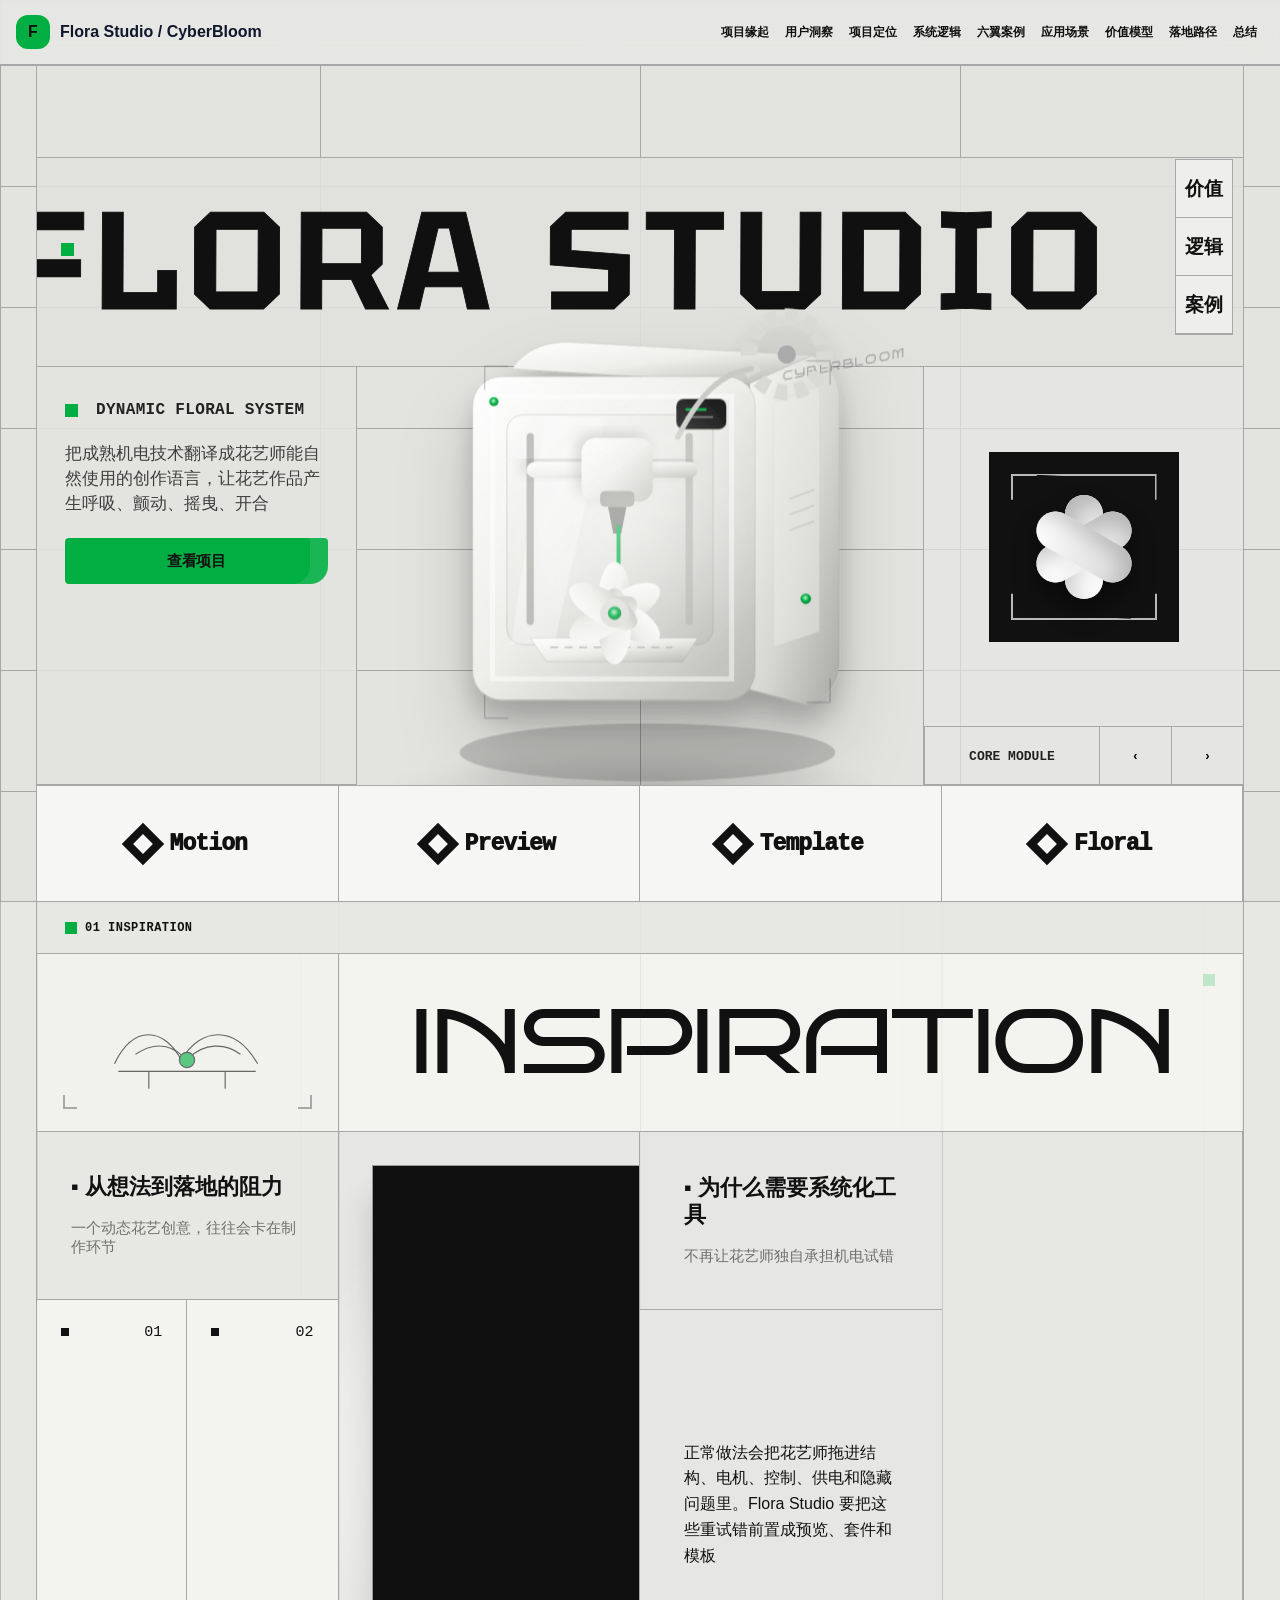
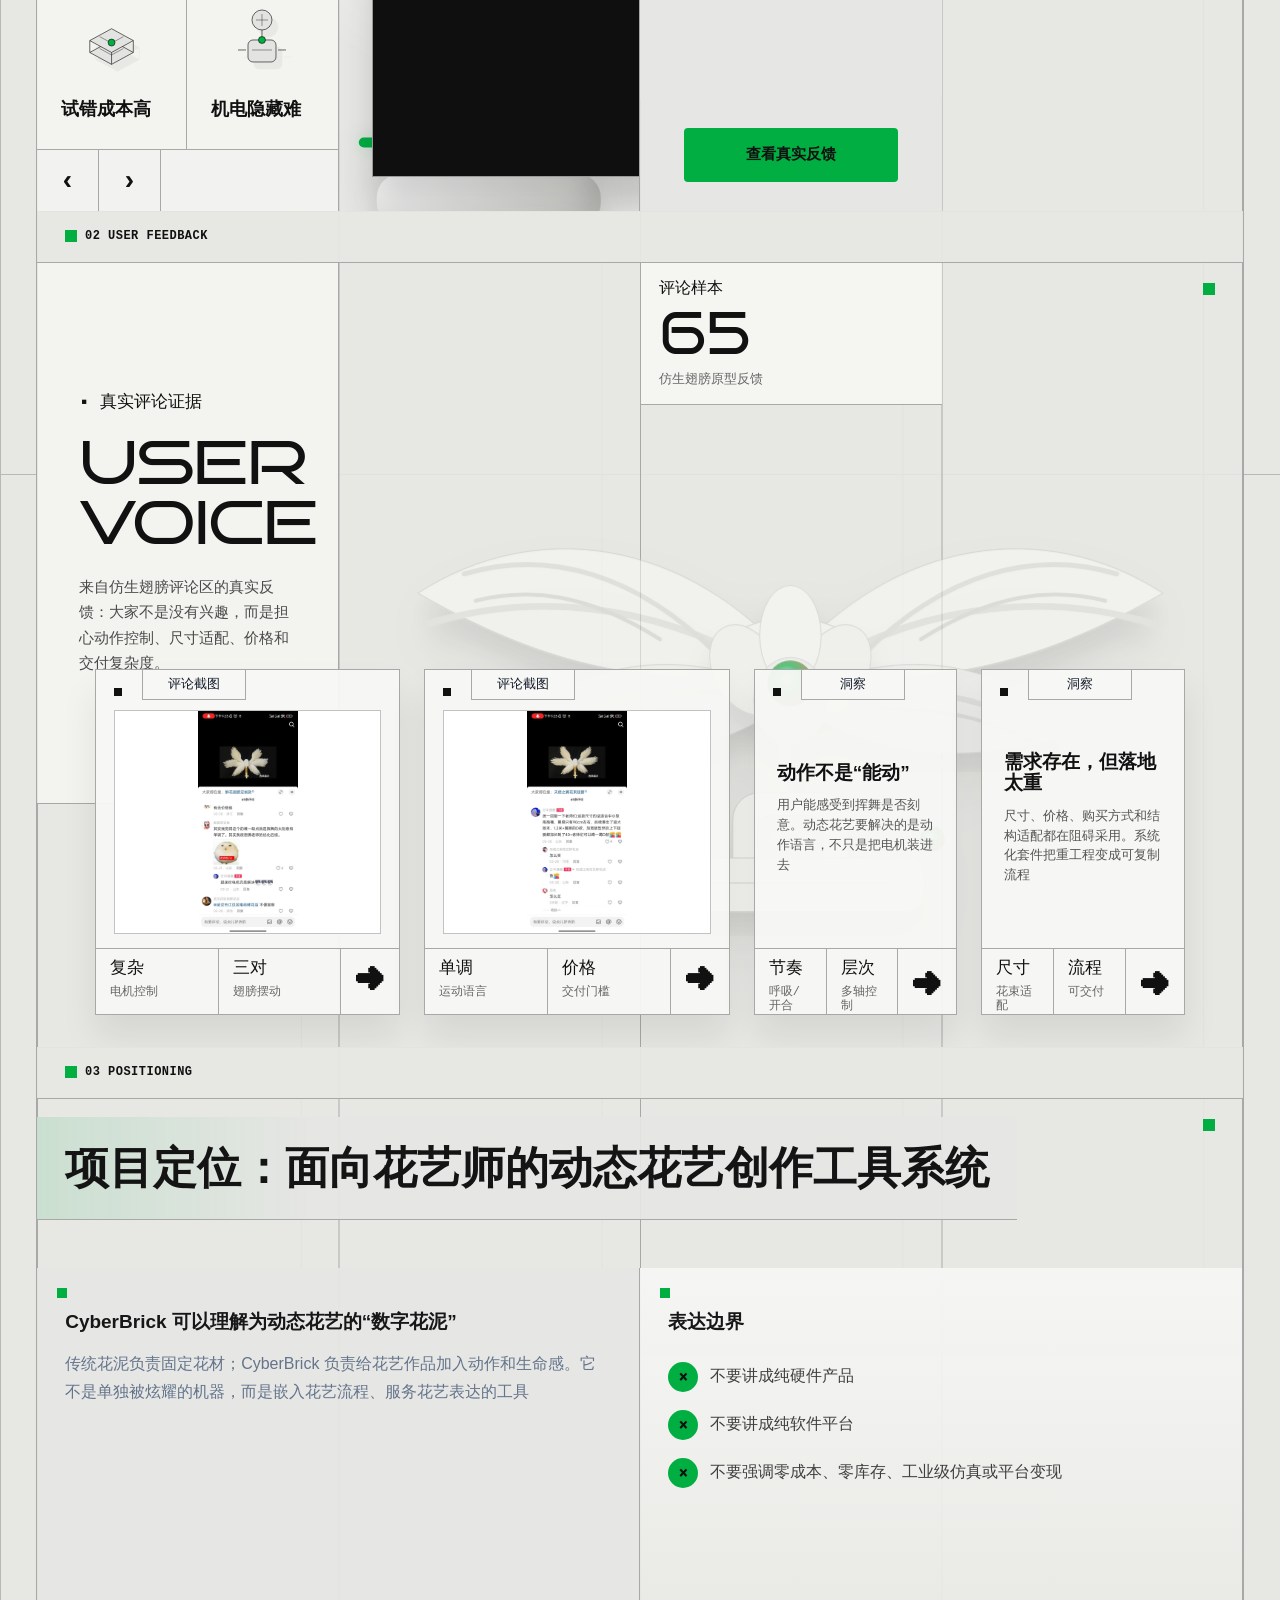
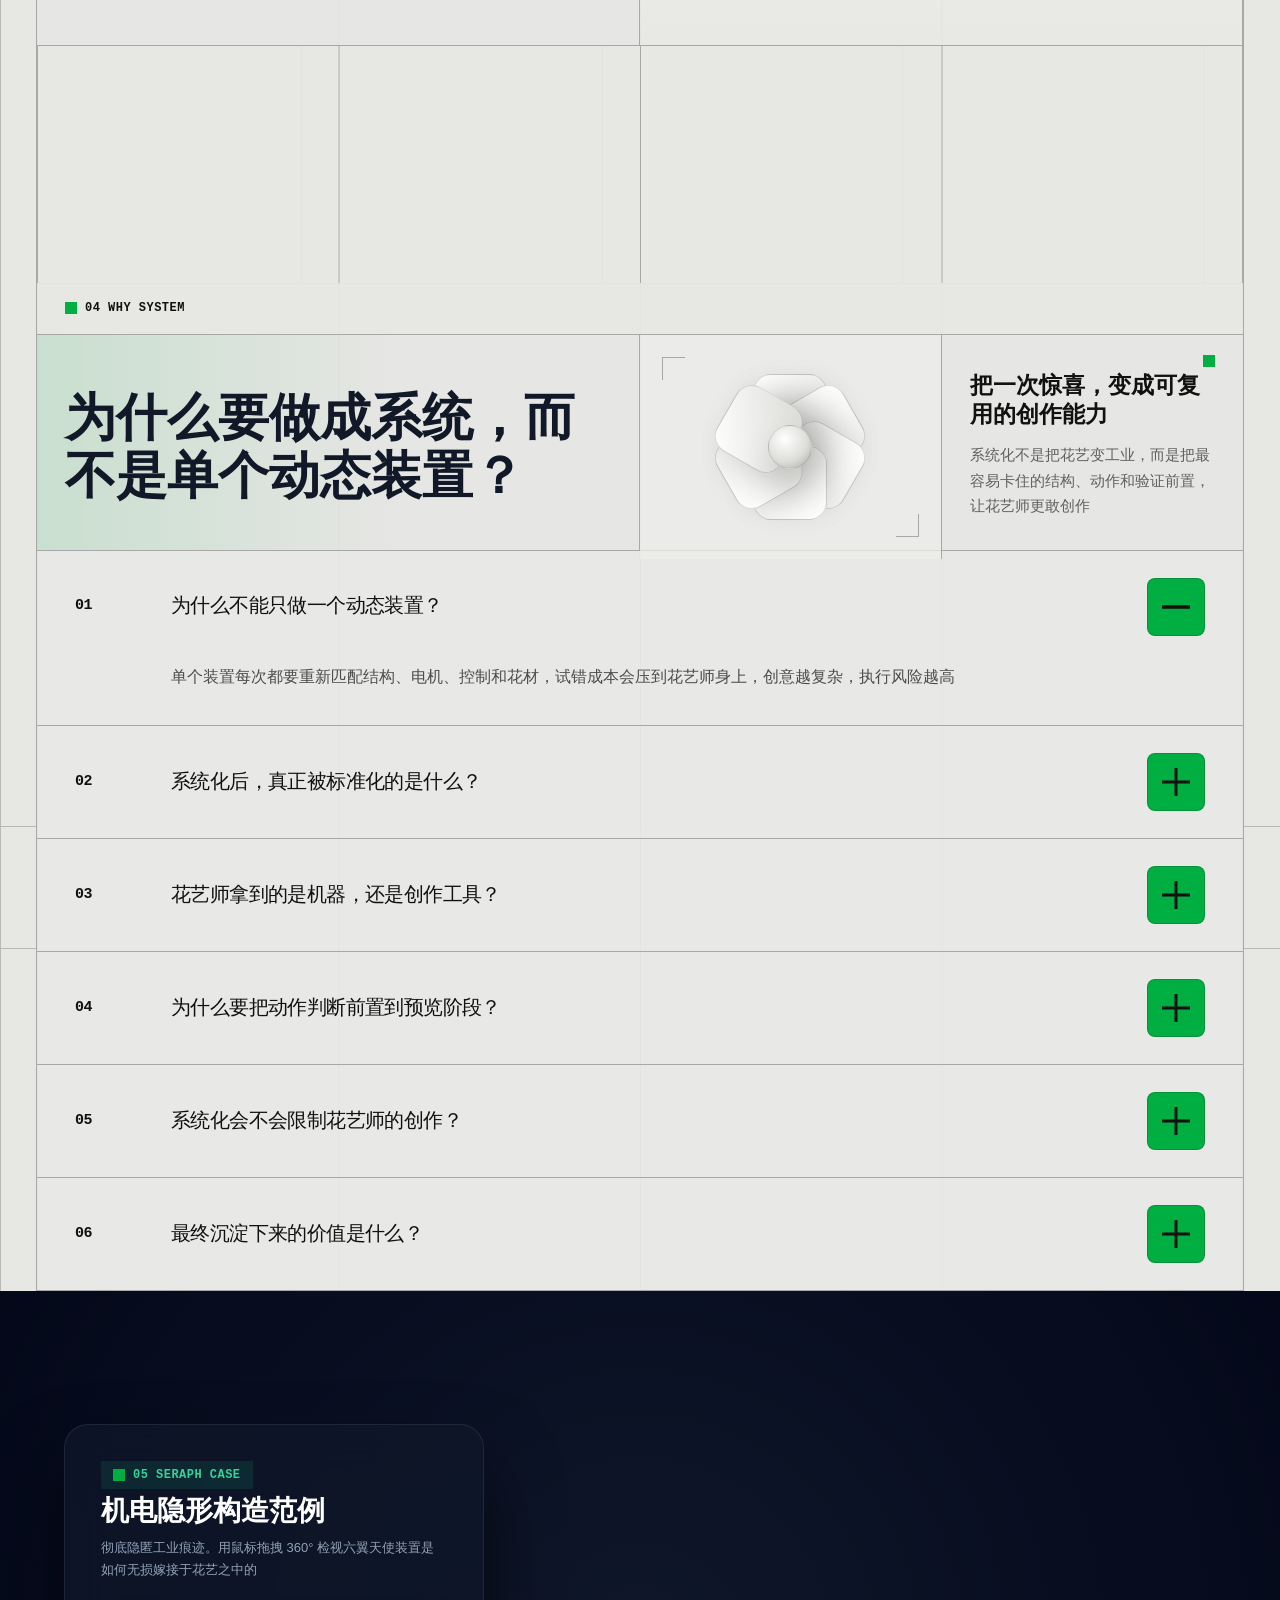
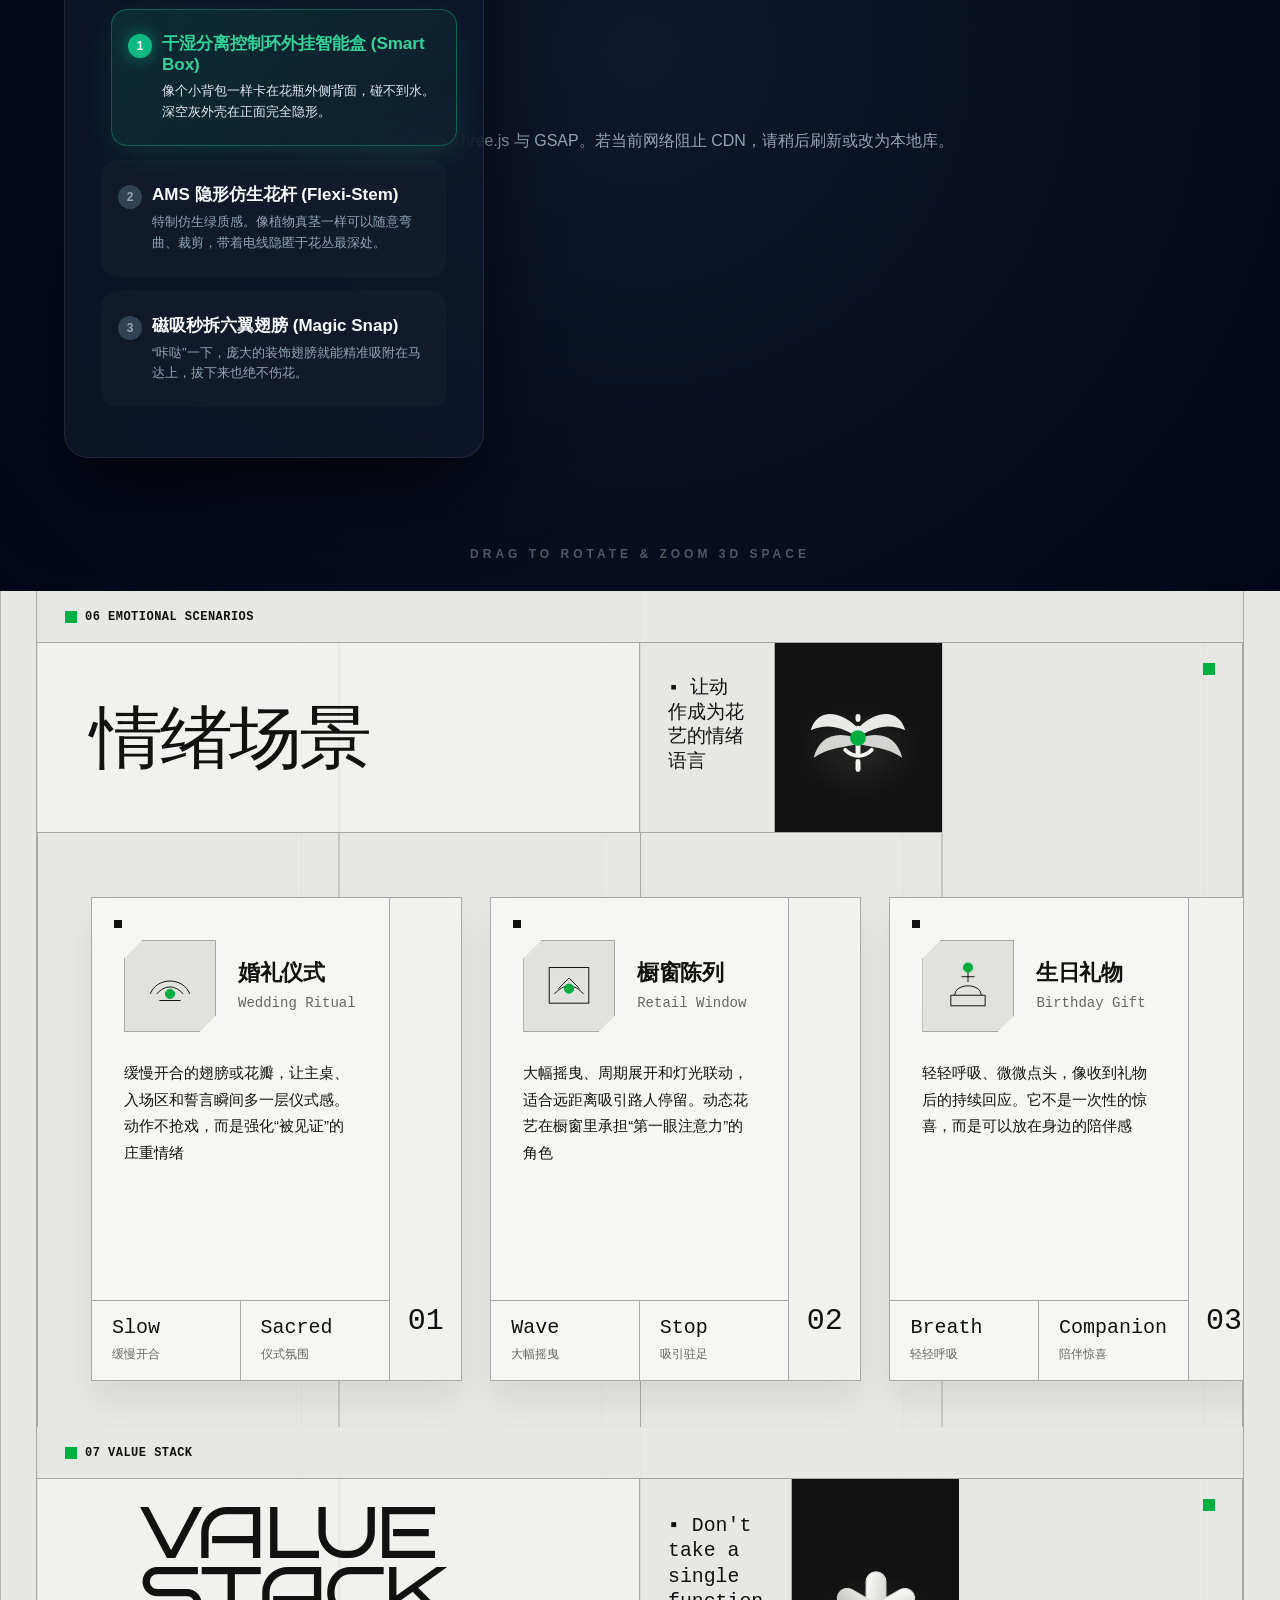
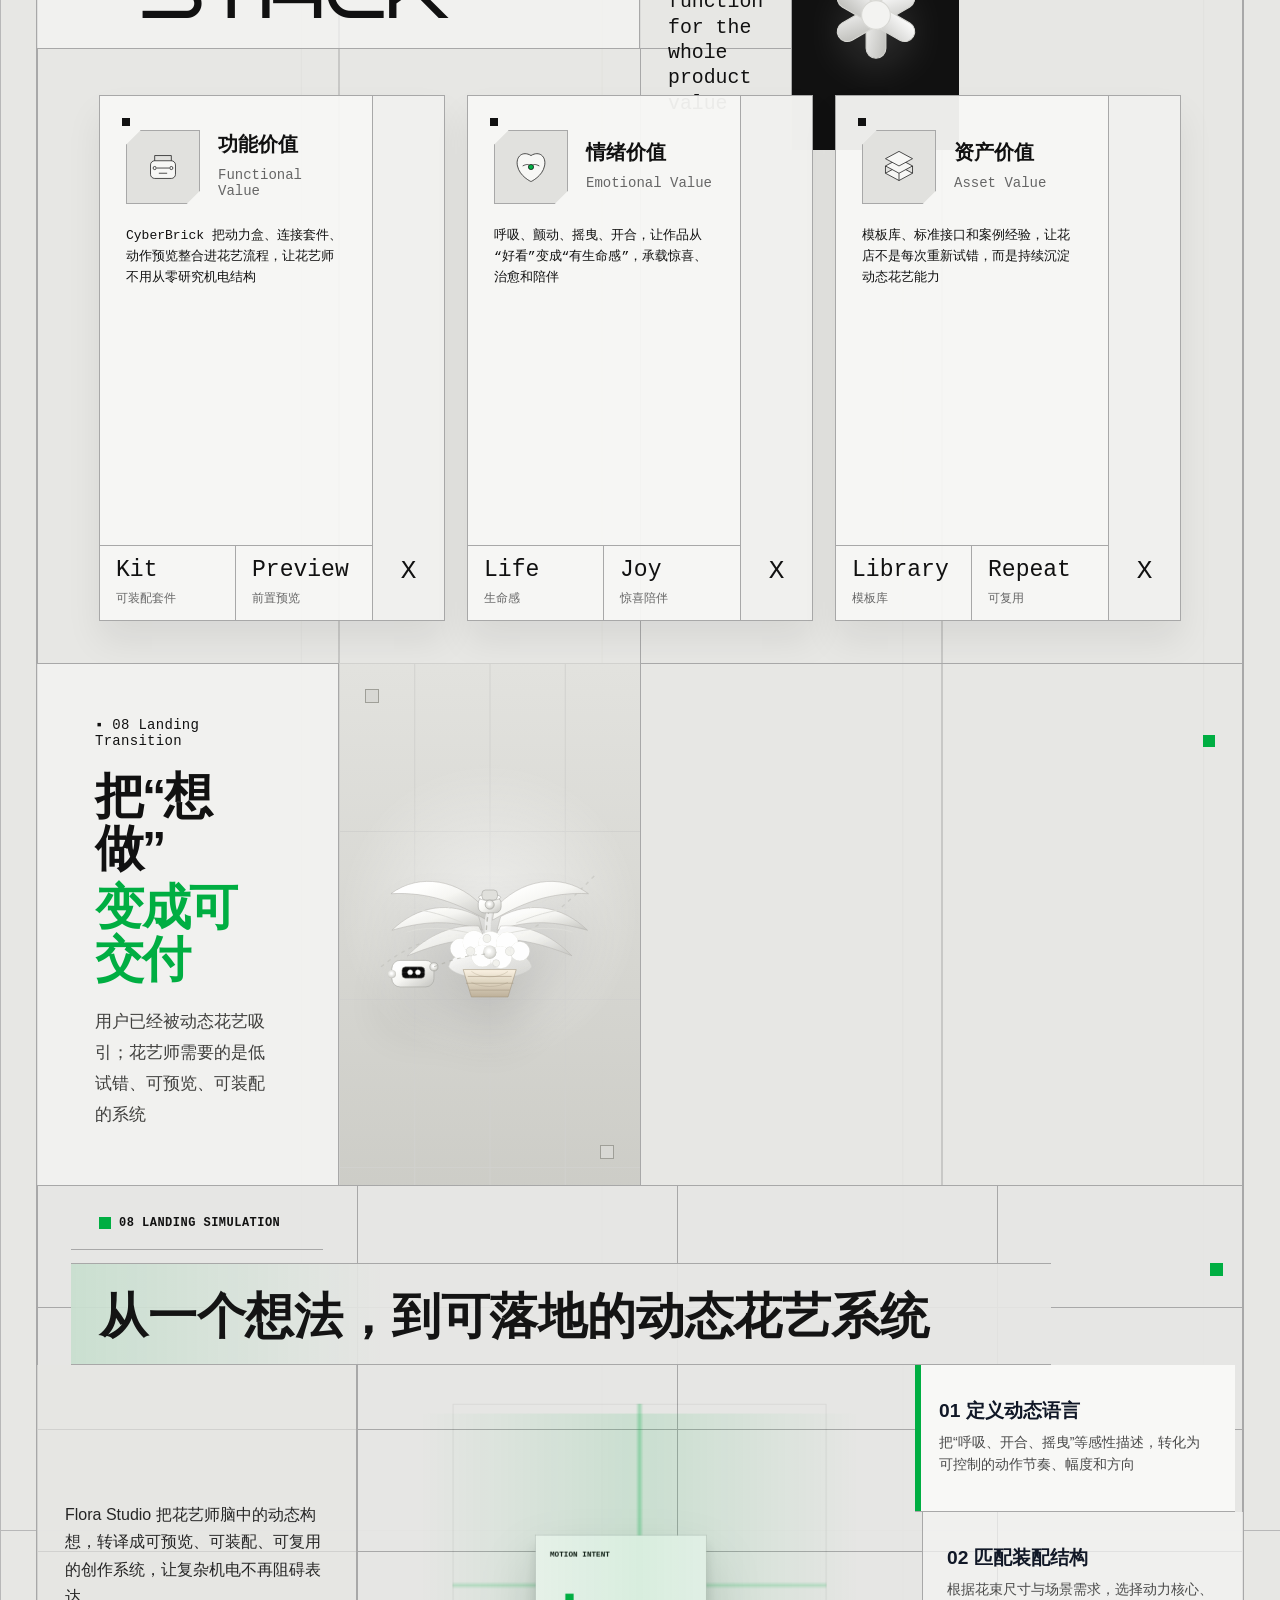
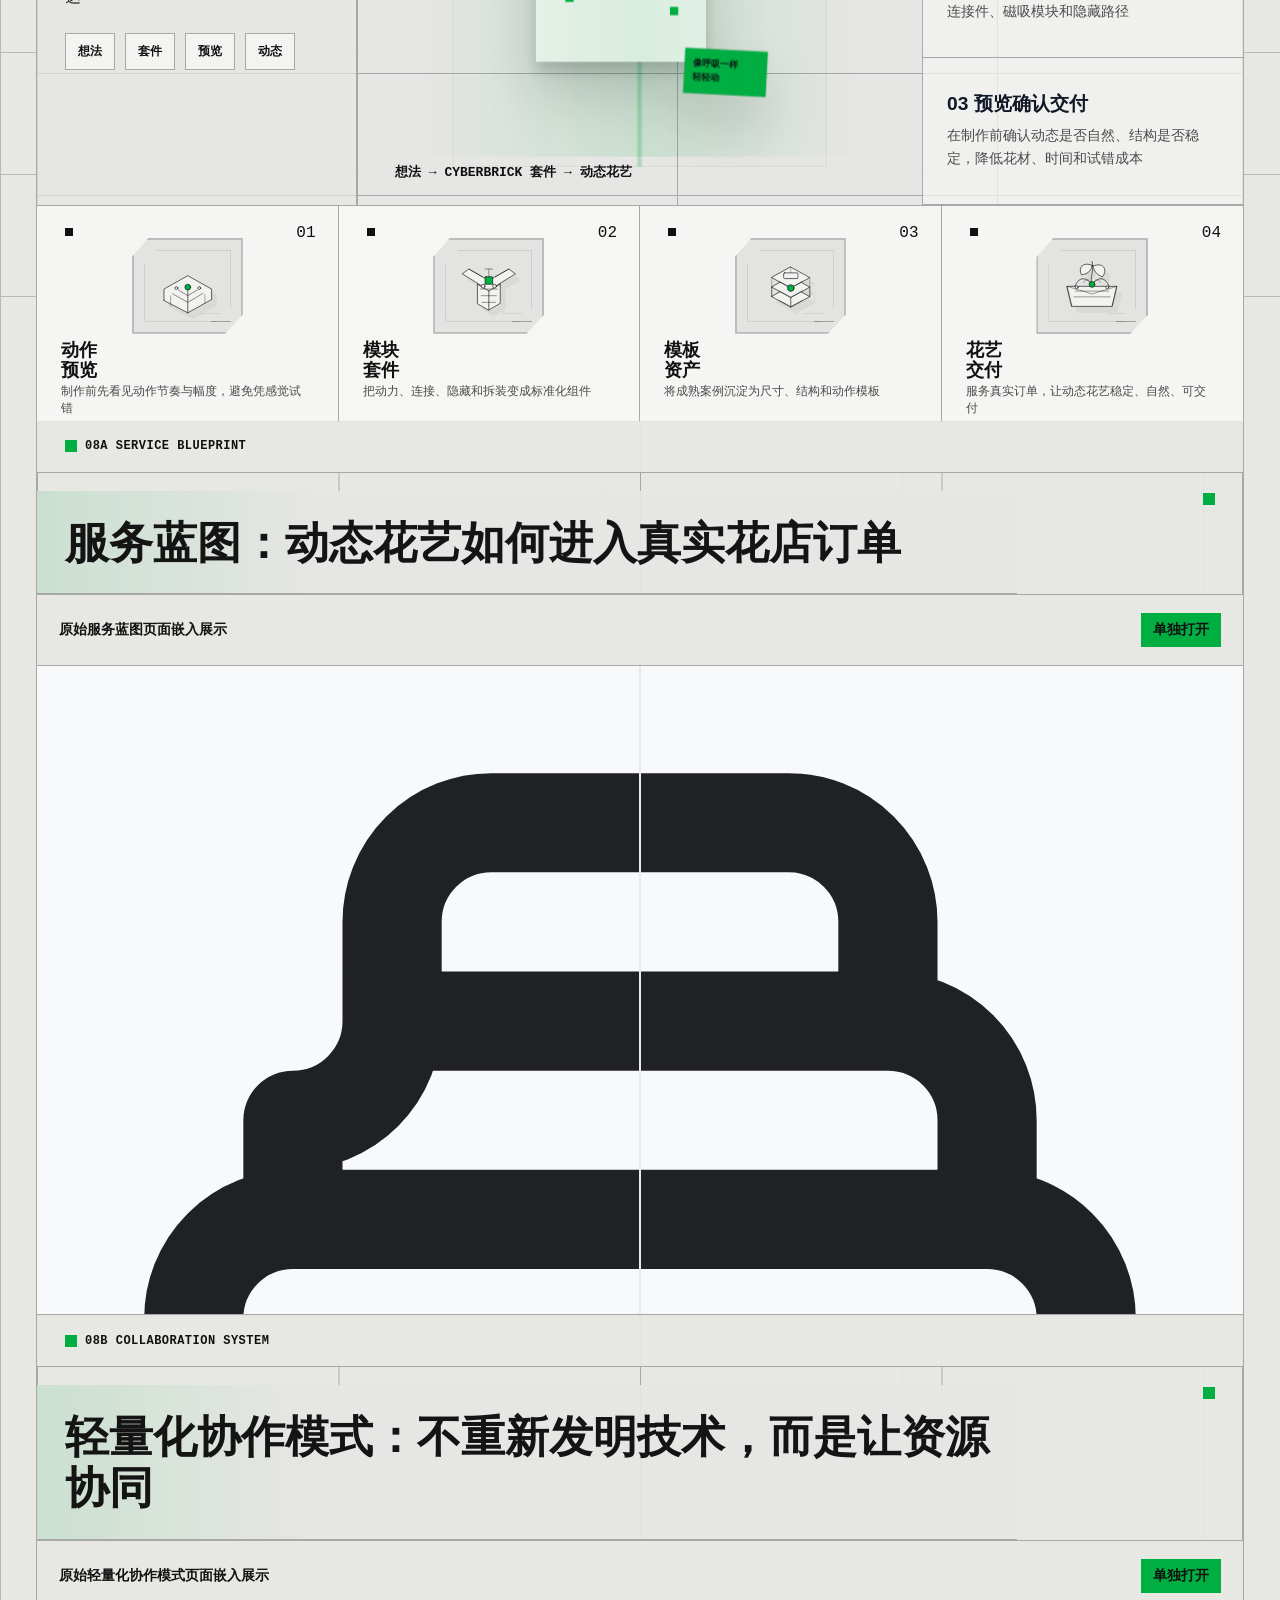
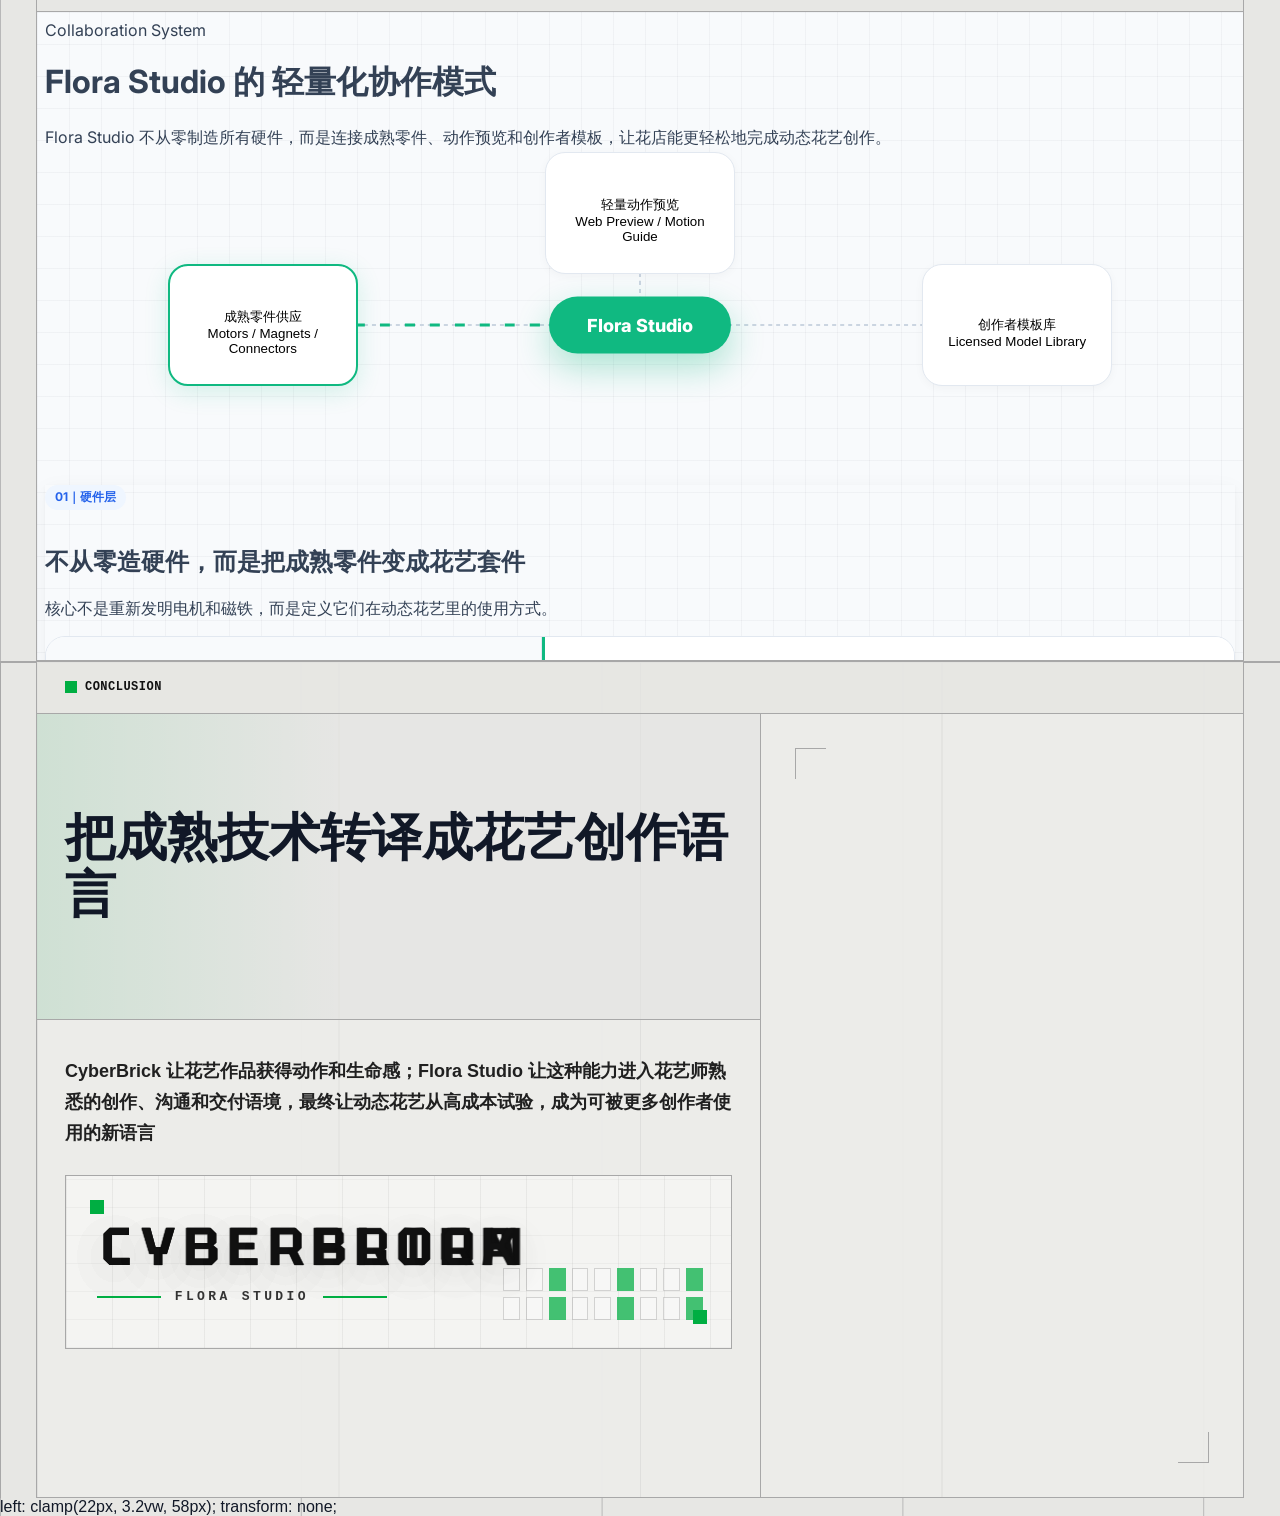
==== index.html @ 4dff8901 "Refine hero naming and navigation" ====
﻿<!DOCTYPE html>
<html lang="zh-CN">
<head>
  <meta charset="UTF-8" />
  <meta name="viewport" content="width=device-width, initial-scale=1.0" />
  <title>Flora Studio / CyberBloom 长文展示</title>
  <script src="https://cdnjs.cloudflare.com/ajax/libs/three.js/r128/three.min.js"></script>
  <script src="https://cdn.jsdelivr.net/npm/three@0.128.0/examples/js/controls/OrbitControls.js"></script>
  <script src="https://cdnjs.cloudflare.com/ajax/libs/gsap/3.12.2/gsap.min.js"></script>
  <style>
    @import url('https://fonts.googleapis.com/css2?family=Bruno+Ace+SC&family=Michroma&family=Tektur:wght@500;600;700&display=swap');

    :root {
      --bg: #f8fafc;
      --paper: #ffffff;
      --ink: #111827;
      --muted: #64748b;
      --line: #e2e8f0;
      --green: #10b981;
      --green-dark: #047857;
      --green-soft: #d1fae5;
      --blue: #2563eb;
      --violet: #7c3aed;
      --rose: #f43f5e;
      --amber: #f59e0b;
      --shadow: 0 24px 70px rgba(15, 23, 42, 0.12);
      --font-sans: "HarmonyOS Sans SC", "MiSans", "Alibaba PuHuiTi", "PingFang SC", "Hiragino Sans GB", "Microsoft YaHei", "Noto Sans CJK SC", sans-serif;
      --font-display: "Source Han Sans SC", "Noto Sans CJK SC", "HarmonyOS Sans SC", "MiSans", "PingFang SC", "Microsoft YaHei", sans-serif;
      --font-mono: "SFMono-Regular", Consolas, "Liberation Mono", monospace;
      --handoff: 0;
      --handoff-inv: 1;
      --beam-opacity: 0;
    }

    * { box-sizing: border-box; }

    html { scroll-behavior: smooth; }

    body {
      margin: 0;
      background:
        linear-gradient(#b8b8b8 1px, transparent 1px),
        linear-gradient(90deg, #b8b8b8 1px, transparent 1px),
        #e7e7e4;
      background-size: 23.5vw 122px;
      color: var(--ink);
      font-family: var(--font-sans);
      font-kerning: normal;
      text-rendering: optimizeLegibility;
      -webkit-font-smoothing: antialiased;
    }

    a { color: inherit; text-decoration: none; }
    h1, h2, h3, h4, p { margin: 0; }

    .nav {
      position: sticky;
      top: 0;
      z-index: 50;
      background: rgba(231, 231, 228, 0.92);
      border-bottom: 1px solid #a8a8a8;
      backdrop-filter: blur(12px);
    }

    .nav-inner {
      width: min(1320px, calc(100% - 32px));
      height: 64px;
      margin: 0 auto;
      display: flex;
      align-items: center;
      justify-content: space-between;
      gap: 14px;
    }

    .brand {
      display: flex;
      align-items: center;
      gap: 10px;
      font-weight: 900;
      color: #0f172a;
      font-family: "SFMono-Regular", Consolas, "Liberation Mono", monospace;
      flex: 0 0 auto;
    }

    .brand-mark {
      width: 34px;
      height: 34px;
      border-radius: 12px;
      display: grid;
      place-items: center;
      color: #111;
      background: #00ae42;
      box-shadow: none;
    }

    .nav-links {
      display: flex;
      align-items: center;
      gap: 2px;
      color: #111;
      font-size: clamp(12px, 0.76vw, 14px);
      font-weight: 750;
      font-family: "SFMono-Regular", Consolas, "Liberation Mono", monospace;
      white-space: nowrap;
      overflow-x: auto;
      scrollbar-width: none;
    }

    .nav-links::-webkit-scrollbar { display: none; }

    .nav-links a {
      padding: 8px 7px;
      border-radius: 0;
    }

    .nav-links a:hover { background: #00ae42; color: #111; }

    .section {
      width: min(1180px, calc(100% - 40px));
      margin: 0 auto;
      padding: 124px 0;
      position: relative;
      border-left: 1px solid #a8a8a8;
      border-right: 1px solid #a8a8a8;
    }

    .section::before {
      content: "";
      position: absolute;
      left: 0;
      right: 0;
      top: 0;
      height: 1px;
      background: #a8a8a8;
    }

    .section::after {
      content: "";
      position: absolute;
      right: 20px;
      top: 78px;
      width: 13px;
      height: 13px;
      background: #00ae42;
    }

    .section > .kicker,
    .section > h2,
    .section > .lead,
    .section > .quote,
    .section > .grid-2,
    .section > .grid-3,
    .section > .grid-4,
    .section > .value-equation,
    .section > .embed-shell {
      margin-left: 34px;
      margin-right: 34px;
    }

    .section > .kicker,
    .section > h2,
    .section > .lead,
    .section > .grid-2,
    .section > .grid-3,
    .section > .value-equation,
    .section > .embed-shell,
    .section > .quote {
      opacity: 0;
      transform: translateY(42px);
      transition: opacity 800ms ease, transform 800ms cubic-bezier(0.19, 1, 0.22, 1);
    }

    .section.is-visible > .kicker,
    .section.is-visible > h2,
    .section.is-visible > .lead,
    .section.is-visible > .grid-2,
    .section.is-visible > .grid-3,
    .section.is-visible > .value-equation,
    .section.is-visible > .embed-shell,
    .section.is-visible > .quote {
      opacity: 1;
      transform: translateY(0);
    }

    .section.is-visible > h2 { transition-delay: 80ms; }
    .section.is-visible > .lead { transition-delay: 150ms; }
    .section.is-visible > .grid-2,
    .section.is-visible > .grid-3,
    .section.is-visible > .value-equation,
    .section.is-visible > .embed-shell { transition-delay: 230ms; }
    .section.is-visible > .quote { transition-delay: 300ms; }

    .labs-program > h2 {
      clip-path: inset(0 100% 0 0);
      transition: clip-path 1000ms cubic-bezier(0.19, 1, 0.22, 1), opacity 800ms ease, transform 800ms cubic-bezier(0.19, 1, 0.22, 1);
    }

    .labs-program.is-visible > h2 {
      clip-path: inset(0 0 0 0);
    }

    .labs-program .card,
    .labs-program .value-card,
    .labs-program .media-frame,
    .labs-program .phone-shot,
    .labs-program .insight {
      transition: transform 700ms cubic-bezier(0.19, 1, 0.22, 1), background 280ms ease;
    }

    .labs-program .card:hover,
    .labs-program .value-card:hover,
    .labs-program .insight:hover {
      transform: translateY(-10px);
      background: #f7f7f5;
    }

    .hero {
      position: relative;
      overflow: hidden;
      min-height: calc(100vh - 64px);
      display: grid;
      align-items: center;
      padding: 82px 0 92px;
      color: #f8fafc;
      background:
        radial-gradient(circle at 72% 26%, rgba(16, 185, 129, 0.28), transparent 28%),
        radial-gradient(circle at 22% 84%, rgba(124, 58, 237, 0.22), transparent 30%),
        linear-gradient(135deg, #020617 0%, #07111f 48%, #020617 100%);
    }

    .hero::before {
      content: "";
      position: absolute;
      inset: 0;
      background:
        linear-gradient(rgba(148, 163, 184, 0.08) 1px, transparent 1px),
        linear-gradient(90deg, rgba(148, 163, 184, 0.08) 1px, transparent 1px);
      background-size: 56px 56px;
      mask-image: radial-gradient(circle at 50% 48%, black, transparent 72%);
      pointer-events: none;
    }

    .hero::after {
      content: "";
      position: absolute;
      left: 50%;
      top: 50%;
      width: 760px;
      height: 760px;
      border-radius: 50%;
      transform: translate(-50%, -50%);
      border: 1px solid rgba(52, 211, 153, 0.16);
      box-shadow:
        0 0 0 80px rgba(16, 185, 129, 0.025),
        0 0 120px rgba(16, 185, 129, 0.12);
      pointer-events: none;
    }

    .hero-grid {
      position: relative;
      z-index: 1;
      width: min(1180px, calc(100% - 40px));
      margin: 0 auto;
      display: grid;
      grid-template-columns: 1.02fr 0.98fr;
      gap: 56px;
      align-items: center;
    }

    .hero .kicker {
      color: #86efac;
      background: rgba(16, 185, 129, 0.12);
      border-color: rgba(52, 211, 153, 0.34);
    }

    .hero .lead {
      color: #cbd5e1;
      max-width: 820px;
    }

    .hero .quote {
      color: #d1fae5;
      background: rgba(16, 185, 129, 0.10);
      border-left-color: #34d399;
      box-shadow: 0 20px 60px rgba(0, 0, 0, 0.22);
    }

    .hero-title {
      font-size: clamp(58px, 8.2vw, 112px);
      line-height: 0.9;
      letter-spacing: 0;
      text-transform: uppercase;
    }

    .hero-title .line-soft {
      color: rgba(248, 250, 252, 0.34);
    }

    .hero-title .line-bright {
      display: inline-block;
      color: #f8fafc;
      text-shadow: 0 0 34px rgba(52, 211, 153, 0.28);
    }

    .hero-actions {
      display: flex;
      flex-wrap: wrap;
      gap: 14px;
      margin-top: 30px;
    }

    .hero-button {
      display: inline-flex;
      align-items: center;
      justify-content: center;
      min-height: 48px;
      padding: 0 20px;
      border-radius: 999px;
      color: #ecfdf5;
      background: rgba(16, 185, 129, 0.16);
      border: 1px solid rgba(52, 211, 153, 0.34);
      font-weight: 900;
      box-shadow: 0 16px 42px rgba(16, 185, 129, 0.14);
    }

    .hero-button.secondary {
      color: #cbd5e1;
      background: rgba(255, 255, 255, 0.06);
      border-color: rgba(255, 255, 255, 0.14);
      box-shadow: none;
    }

    .hero-metrics {
      display: grid;
      grid-template-columns: repeat(3, 1fr);
      gap: 12px;
      margin-top: 34px;
      max-width: 720px;
    }

    .hero-metric {
      padding: 16px;
      border-radius: 18px;
      background: rgba(255, 255, 255, 0.06);
      border: 1px solid rgba(255, 255, 255, 0.10);
      color: #94a3b8;
      font-size: 13px;
      line-height: 1.45;
    }

    .hero-metric b {
      display: block;
      color: #f8fafc;
      font-size: 18px;
      margin-bottom: 4px;
    }

    .kicker {
      display: inline-flex;
      align-items: center;
      gap: 8px;
      min-height: 28px;
      padding: 6px 12px;
      border-radius: 0;
      color: #111;
      background: transparent;
      border: 0;
      font-size: 12px;
      font-weight: 900;
      letter-spacing: 0.04em;
      font-family: "SFMono-Regular", Consolas, "Liberation Mono", monospace;
      text-transform: uppercase;
    }

    .kicker::before {
      content: "";
      width: 12px;
      height: 12px;
      background: #00ae42;
      display: inline-block;
    }

    .kicker.dark {
      color: #34d399;
      background: rgba(16, 185, 129, 0.12);
      border-color: rgba(16, 185, 129, 0.3);
    }

    h1 {
      margin-top: 24px;
      font-size: clamp(48px, 7vw, 88px);
      line-height: 0.98;
      letter-spacing: 0;
    }

    h2 {
      margin-top: 18px;
      font-size: clamp(34px, 4vw, 54px);
      line-height: 1.12;
      letter-spacing: 0;
      max-width: 980px;
    }

    h3 {
      font-size: 24px;
      line-height: 1.25;
    }

    .lead {
      margin-top: 24px;
      max-width: 760px;
      color: var(--muted);
      font-size: 21px;
      line-height: 1.75;
      font-family: "SFMono-Regular", Consolas, "Liberation Mono", monospace;
      letter-spacing: -0.04em;
    }

    .accent { color: var(--green); }
    .muted { color: var(--muted); line-height: 1.7; }
    .small { font-size: 14px; line-height: 1.65; }

    .quote {
      margin-top: 28px;
      padding: 22px 24px;
      border-left: 0;
      background: #f4f4f2;
      border: 1px solid #a8a8a8;
      border-radius: 0;
      color: #111;
      font-size: 21px;
      font-weight: 900;
      line-height: 1.55;
      font-family: "SFMono-Regular", Consolas, "Liberation Mono", monospace;
      letter-spacing: -0.04em;
    }

    .hero-card {
      position: relative;
      height: 560px;
      border-radius: 36px;
      background:
        radial-gradient(circle at 50% 42%, rgba(16, 185, 129, 0.18), transparent 34%),
        linear-gradient(145deg, rgba(15, 23, 42, 0.74), rgba(2, 6, 23, 0.92));
      border: 1px solid rgba(255, 255, 255, 0.12);
      box-shadow: 0 40px 110px rgba(0, 0, 0, 0.42);
      display: grid;
      place-items: center;
      overflow: hidden;
      backdrop-filter: blur(18px);
    }

    .hero-card::before {
      content: "";
      position: absolute;
      inset: 42px;
      border-radius: 32px;
      border: 1px solid rgba(52, 211, 153, 0.14);
      box-shadow: inset 0 0 70px rgba(16, 185, 129, 0.08);
    }

    .hero-card::after {
      content: "DYNAMIC FLORAL SYSTEM";
      position: absolute;
      left: 28px;
      right: 28px;
      bottom: 24px;
      color: rgba(226, 232, 240, 0.36);
      font-size: 11px;
      font-weight: 900;
      letter-spacing: 0.28em;
      text-align: center;
    }

    .flower-orbit {
      position: absolute;
      width: 430px;
      height: 430px;
      border-radius: 50%;
      border: 1px solid rgba(52, 211, 153, 0.28);
      animation: slowSpin 22s linear infinite;
      box-shadow: 0 0 90px rgba(16, 185, 129, 0.12);
    }

    @keyframes slowSpin { to { transform: rotate(360deg); } }

    .petal {
      position: absolute;
      width: 92px;
      height: 180px;
      left: 50%;
      top: 50%;
      transform-origin: 50% 0;
      border-radius: 70% 70% 52% 52%;
      background: linear-gradient(180deg, rgba(240,253,244,0.98), rgba(52,211,153,0.7));
      border: 1px solid rgba(167, 243, 208, 0.34);
      box-shadow: 0 12px 42px rgba(16, 185, 129, 0.24);
    }

    .p1 { transform: translate(-50%, -8%) rotate(0deg); }
    .p2 { transform: translate(-50%, -8%) rotate(60deg); }
    .p3 { transform: translate(-50%, -8%) rotate(120deg); }
    .p4 { transform: translate(-50%, -8%) rotate(180deg); }
    .p5 { transform: translate(-50%, -8%) rotate(240deg); }
    .p6 { transform: translate(-50%, -8%) rotate(300deg); }

    .core {
      position: relative;
      z-index: 2;
      width: 154px;
      height: 154px;
      border-radius: 50%;
      background: rgba(255, 255, 255, 0.96);
      border: 1px solid rgba(209, 250, 229, 0.72);
      box-shadow: 0 24px 80px rgba(16, 185, 129, 0.26);
      display: grid;
      place-items: center;
      text-align: center;
      color: var(--green-dark);
      font-weight: 950;
    }

    .signal-card {
      position: absolute;
      z-index: 4;
      padding: 14px 16px;
      border-radius: 18px;
      background: rgba(15, 23, 42, 0.74);
      border: 1px solid rgba(255, 255, 255, 0.12);
      color: #e2e8f0;
      box-shadow: 0 20px 60px rgba(0,0,0,0.24);
      backdrop-filter: blur(16px);
      font-size: 13px;
      line-height: 1.45;
    }

    .signal-card b {
      display: block;
      color: #86efac;
      margin-bottom: 4px;
      font-size: 12px;
      letter-spacing: 0.08em;
      text-transform: uppercase;
    }

    .signal-card.one { left: 30px; top: 72px; }
    .signal-card.two { right: 34px; top: 138px; }
    .signal-card.three { left: 48px; bottom: 86px; }

    .labs-hero {
      min-height: calc(100vh - 64px);
      padding: 0;
      color: #171717;
      background:
        linear-gradient(#a8a8a8 1px, transparent 1px),
        linear-gradient(90deg, #a8a8a8 1px, transparent 1px),
        #e7e7e4;
      background-size: 23.5vw 122px;
      border-bottom: 1px solid #a8a8a8;
    }

    .labs-hero::before,
    .labs-hero::after {
      display: none;
    }

    .labs-stage {
      position: relative;
      z-index: 2;
      width: min(1850px, calc(100% - 72px));
      min-height: calc(100vh - 64px);
      margin: 0 auto;
      display: grid;
      grid-template-columns: 24vw 1fr 24vw;
      grid-template-rows: 92px 230px 1fr 146px;
      border-left: 1px solid #a8a8a8;
      border-right: 1px solid #a8a8a8;
      overflow: hidden;
      font-family: "SFMono-Regular", Consolas, "Liberation Mono", monospace;
    }

    .labs-marquee {
      grid-column: 1 / -1;
      grid-row: 2 / 4;
      align-self: start;
      overflow: hidden;
      white-space: nowrap;
      pointer-events: none;
      border-top: 1px solid #a8a8a8;
      border-bottom: 1px solid #a8a8a8;
    }

    .labs-marquee-track {
      display: inline-flex;
      gap: 0.28em;
      padding: 34px 0 30px;
      color: #191919;
      font-size: clamp(88px, 15vw, 265px);
      line-height: 0.86;
      font-weight: 950;
      letter-spacing: -0.06em;
      text-transform: uppercase;
      animation: marqueeSlide 18s linear infinite;
    }

    @keyframes marqueeSlide {
      from { transform: translateX(0); }
      to { transform: translateX(-50%); }
    }

    .labs-cell {
      border-right: 1px solid #a8a8a8;
      border-bottom: 1px solid #a8a8a8;
      background: rgba(231, 231, 228, 0.68);
    }

    .labs-copy {
      grid-column: 1;
      grid-row: 3;
      z-index: 4;
      padding: 44px 34px;
      display: flex;
      flex-direction: column;
      justify-content: center;
      gap: 28px;
      border-right: 1px solid #a8a8a8;
      border-bottom: 1px solid #a8a8a8;
      background: rgba(231, 231, 228, 0.82);
      animation: panelRise 900ms cubic-bezier(0.19, 1, 0.22, 1) both 260ms;
    }

    @keyframes panelRise {
      from { opacity: 0; transform: translateY(38px); }
      to { opacity: 1; transform: translateY(0); }
    }

    .labs-eyebrow {
      display: flex;
      align-items: center;
      gap: 18px;
      color: #222;
      font-size: 16px;
      font-weight: 800;
      letter-spacing: 0.02em;
      text-transform: uppercase;
    }

    .orange-dot {
      display: inline-block;
      width: 13px;
      height: 13px;
      background: #00ae42;
      animation: blinkOrange 1.8s ease-in-out infinite;
    }

    @keyframes blinkOrange {
      0%, 100% { opacity: 1; transform: scale(1); }
      50% { opacity: 0.35; transform: scale(0.72); }
    }

    .labs-copy p {
      max-width: 390px;
      color: #202020;
      font-size: clamp(18px, 1.35vw, 25px);
      line-height: 1.35;
      letter-spacing: -0.03em;
    }

    .labs-cta {
      width: min(410px, 100%);
      min-height: 56px;
      display: inline-flex;
      align-items: center;
      justify-content: center;
      padding: 0 28px;
      border: 0;
      border-radius: 4px 4px 18px 4px;
      background: #00ae42;
      color: #111;
      font-size: 18px;
      font-weight: 900;
      letter-spacing: -0.02em;
      box-shadow: inset -18px 0 0 rgba(255, 255, 255, 0.10);
      transition: transform 180ms ease, filter 180ms ease;
    }

    .labs-cta:hover {
      transform: translateY(-2px);
      filter: brightness(1.04);
    }

    .labs-visual {
      grid-column: 2;
      grid-row: 1 / 5;
      z-index: 3;
      position: relative;
      display: grid;
      place-items: center;
      pointer-events: none;
    }

    .cyber-object {
      position: relative;
      width: min(620px, 48vw);
      height: 650px;
      transform-style: preserve-3d;
      translate: 0 var(--scroll-shift, 0);
      animation: objectFloat 5s ease-in-out infinite;
      filter: drop-shadow(0 44px 38px rgba(0, 0, 0, 0.16));
    }

    .printer-spool {
      position: absolute;
      right: 36px;
      top: 12px;
      width: 112px;
      height: 112px;
      border-radius: 50%;
      background:
        radial-gradient(circle, #e8e8e7 0 22%, #bdbdbd 23% 31%, transparent 32%),
        conic-gradient(from 0deg, #f7f7f6, #bdbdbd, #f7f7f6, #cfcfcf, #f7f7f6);
      border: 1px solid rgba(0,0,0,0.10);
      box-shadow: inset -12px -12px 24px rgba(0,0,0,0.09);
      animation: spoolTurn 8s linear infinite;
    }

    @keyframes spoolTurn { to { transform: rotate(360deg); } }

    .printer-tube {
      position: absolute;
      right: 108px;
      top: 92px;
      width: 230px;
      height: 150px;
      border-top: 10px solid #d7d7d7;
      border-left: 10px solid transparent;
      border-radius: 80px 0 0 0;
      transform: rotate(-10deg);
      opacity: 0.92;
    }

    .printer-bed {
      position: absolute;
      left: 50%;
      bottom: 126px;
      width: 390px;
      height: 36px;
      transform: translateX(-50%);
      border-radius: 12px;
      background: linear-gradient(180deg, #f7f7f5, #bdbdbd);
      border: 1px solid rgba(0,0,0,0.12);
      box-shadow: 0 24px 36px rgba(0,0,0,0.10);
      animation: bedLift 5.6s ease-in-out infinite;
    }

    @keyframes bedLift {
      0%, 100% { transform: translateX(-50%) translateY(0); }
      50% { transform: translateX(-50%) translateY(-22px); }
    }

    .printed-flower {
      position: absolute;
      left: 50%;
      bottom: 162px;
      width: 168px;
      height: 138px;
      transform: translateX(-50%);
      animation: printGrow 5.6s ease-in-out infinite;
    }

    @keyframes printGrow {
      0%, 12% { opacity: 0.35; transform: translateX(-50%) scaleY(0.64); }
      50%, 100% { opacity: 1; transform: translateX(-50%) scaleY(1); }
    }

    .printed-flower span {
      position: absolute;
      left: 50%;
      top: 52%;
      width: 46px;
      height: 92px;
      transform-origin: 50% 0;
      border-radius: 50px 50px 28px 28px;
      background: linear-gradient(180deg, #ffffff, #d7d7d7);
      box-shadow: inset -8px -8px 16px rgba(0,0,0,0.08);
    }

    .printed-flower span:nth-child(1) { transform: translate(-50%, -50%) rotate(0deg); }
    .printed-flower span:nth-child(2) { transform: translate(-50%, -50%) rotate(60deg); }
    .printed-flower span:nth-child(3) { transform: translate(-50%, -50%) rotate(120deg); }
    .printed-flower span:nth-child(4) { transform: translate(-50%, -50%) rotate(180deg); }
    .printed-flower span:nth-child(5) { transform: translate(-50%, -50%) rotate(240deg); }
    .printed-flower span:nth-child(6) { transform: translate(-50%, -50%) rotate(300deg); }
    .printed-flower::after {
      content: "";
      position: absolute;
      left: 50%;
      top: 52%;
      width: 44px;
      height: 44px;
      border-radius: 50%;
      transform: translate(-50%, -50%);
      background: linear-gradient(145deg, #f8f8f6, #bfbfbf);
      box-shadow: inset -8px -8px 12px rgba(0,0,0,0.08);
    }

    @keyframes objectFloat {
      0%, 100% { transform: translateY(18px) rotateX(0deg) rotateY(-7deg); }
      50% { transform: translateY(-18px) rotateX(2deg) rotateY(7deg); }
    }

    .cyber-part {
      position: absolute;
      left: 50%;
      transform: translateX(-50%);
      background: linear-gradient(145deg, #ffffff, #c9c9c9);
      border: 1px solid rgba(0,0,0,0.08);
      box-shadow:
        inset -24px -16px 34px rgba(0,0,0,0.08),
        inset 18px 18px 32px rgba(255,255,255,0.72);
    }

    .cyber-head {
      top: 70px;
      width: 190px;
      height: 132px;
      border-radius: 28px;
    }

    .cyber-neck {
      top: 208px;
      width: 94px;
      height: 46px;
      border-radius: 22px;
    }

    .cyber-body {
      top: 282px;
      width: 300px;
      height: 226px;
      border-radius: 44px 44px 60px 60px;
    }

    .cyber-base {
      bottom: 24px;
      width: 520px;
      height: 104px;
      border-radius: 48px 48px 10px 10px;
    }

    .cyber-arm {
      position: absolute;
      top: 228px;
      width: 94px;
      height: 230px;
      border-radius: 36px;
      background: linear-gradient(145deg, #ffffff, #cecece);
      border: 1px solid rgba(0,0,0,0.08);
      box-shadow: inset -16px -16px 30px rgba(0,0,0,0.08);
    }

    .cyber-arm.left { left: 98px; transform: rotate(8deg); }
    .cyber-arm.right { right: 98px; transform: rotate(-8deg); }

    .cyber-cables {
      position: absolute;
      left: 50%;
      top: -18px;
      width: 150px;
      height: 130px;
      transform: translateX(-50%);
      border-left: 9px solid #c4c4c4;
      border-right: 9px solid #d6d6d6;
      border-radius: 0 0 34px 34px;
      box-shadow:
        -18px 0 0 #d1d1d1,
        18px 0 0 #bdbdbd,
        36px 0 0 #d8d8d8;
      opacity: 0.9;
    }

    .cyber-head,
    .cyber-neck,
    .cyber-body,
    .cyber-arm,
    .cyber-cables {
      display: none;
    }

    .printer-frame {
      position: absolute;
      inset: 12px 38px 52px;
      border: 18px solid rgba(240, 240, 238, 0.92);
      border-radius: 38px 38px 18px 18px;
      box-shadow:
        inset -14px -14px 28px rgba(0,0,0,0.08),
        inset 14px 14px 28px rgba(255,255,255,0.65);
    }

    .printer-frame::before,
    .printer-frame::after {
      content: "";
      position: absolute;
      top: 28px;
      bottom: 28px;
      width: 18px;
      border-radius: 10px;
      background: linear-gradient(180deg, #ffffff, #bdbdbd);
      box-shadow: inset -6px -6px 14px rgba(0,0,0,0.10);
    }

    .printer-frame::before { left: 58px; }
    .printer-frame::after { right: 58px; }

    .printer-rail {
      position: absolute;
      left: 86px;
      right: 86px;
      top: 205px;
      height: 42px;
      border-radius: 22px;
      background: linear-gradient(180deg, #f9f9f8, #c8c8c8);
      box-shadow: inset 0 -10px 18px rgba(0,0,0,0.12);
    }

    .printer-tool {
      position: absolute;
      left: 50%;
      top: 170px;
      width: 128px;
      height: 116px;
      transform: translateX(-50%);
      border-radius: 26px;
      background: linear-gradient(145deg, #ffffff, #c9c9c9);
      box-shadow: inset -18px -14px 24px rgba(0,0,0,0.09);
      animation: toolTravel 4.8s ease-in-out infinite;
    }

    .printer-tool::before {
      content: "";
      position: absolute;
      left: 50%;
      bottom: -32px;
      width: 38px;
      height: 42px;
      transform: translateX(-50%);
      clip-path: polygon(16% 0, 84% 0, 58% 100%, 42% 100%);
      background: linear-gradient(180deg, #d8d8d8, #8f8f8f);
    }

    .printer-tool::after {
      content: "";
      position: absolute;
      left: 50%;
      bottom: -42px;
      width: 6px;
      height: 62px;
      transform: translateX(-50%);
      background: #00ae42;
      opacity: 0.8;
      animation: extrusionPulse 1.2s ease-in-out infinite;
    }

    @keyframes extrusionPulse {
      0%, 100% { height: 24px; opacity: 0.35; }
      50% { height: 62px; opacity: 0.9; }
    }

    @keyframes toolTravel {
      0%, 100% { transform: translateX(-70%); }
      50% { transform: translateX(-30%); }
    }

    .robot-joint {
      position: absolute;
      border-radius: 50%;
      background: linear-gradient(145deg, #ffffff, #c8c8c8);
      border: 1px solid rgba(0,0,0,0.08);
      box-shadow: inset -12px -12px 22px rgba(0,0,0,0.10);
    }

    .joint-a {
      width: 96px;
      height: 96px;
      left: 98px;
      top: 260px;
      animation: jointPulse 3.8s ease-in-out infinite;
    }

    .joint-b {
      width: 72px;
      height: 72px;
      right: 126px;
      top: 206px;
      animation: jointPulse 3.8s ease-in-out infinite reverse;
    }

    @keyframes jointPulse {
      0%, 100% { transform: translateY(0) scale(1); }
      50% { transform: translateY(-8px) scale(1.04); }
    }

    .robot-link {
      position: absolute;
      width: 210px;
      height: 48px;
      border-radius: 28px;
      background: linear-gradient(145deg, #ffffff, #d0d0d0);
      box-shadow: inset -12px -12px 22px rgba(0,0,0,0.09);
      transform-origin: left center;
    }

    .link-a {
      left: 166px;
      top: 285px;
      transform: rotate(-18deg);
      animation: armSwingA 4.8s ease-in-out infinite;
    }

    .link-b {
      right: 150px;
      top: 240px;
      transform: rotate(28deg);
      animation: armSwingB 4.8s ease-in-out infinite;
    }

    @keyframes armSwingA {
      0%, 100% { transform: rotate(-18deg); }
      50% { transform: rotate(-4deg); }
    }

    @keyframes armSwingB {
      0%, 100% { transform: rotate(28deg); }
      50% { transform: rotate(12deg); }
    }

    .labs-preview {
      grid-column: 3;
      grid-row: 3;
      z-index: 4;
      border-left: 1px solid #a8a8a8;
      border-bottom: 1px solid #a8a8a8;
      display: grid;
      grid-template-rows: 1fr 72px;
      background: rgba(231,231,228,0.72);
    }

    .preview-black {
      align-self: center;
      justify-self: center;
      position: relative;
      width: min(230px, 70%);
      aspect-ratio: 1;
      background: #111;
      display: grid;
      place-items: center;
      overflow: hidden;
    }

    .preview-black::before,
    .preview-black::after {
      content: "";
      position: absolute;
      inset: 22px;
      border: 2px solid #d6d6d6;
      clip-path: polygon(0 0, 18% 0, 18% 4%, 4% 4%, 4% 18%, 0 18%, 0 0, 82% 0, 100% 0, 100% 18%, 96% 18%, 96% 4%, 82% 4%);
      opacity: 0.86;
    }

    .preview-black::after {
      transform: rotate(180deg);
    }

    .preview-module {
      width: 112px;
      height: 112px;
      position: relative;
      animation: moduleSpin 9s linear infinite;
      filter: drop-shadow(0 14px 12px rgba(0,0,0,0.45));
    }

    @keyframes moduleSpin {
      to { transform: rotate(360deg); }
    }

    .tube {
      position: absolute;
      left: 50%;
      top: 50%;
      width: 38px;
      height: 104px;
      border-radius: 22px;
      transform-origin: 50% 50%;
      background: linear-gradient(145deg, #ffffff, #cfcfcf);
      box-shadow: inset -10px -8px 16px rgba(0,0,0,0.12);
    }

    .tube:nth-child(1) { transform: translate(-50%, -50%) rotate(0deg); }
    .tube:nth-child(2) { transform: translate(-50%, -50%) rotate(60deg); }
    .tube:nth-child(3) { transform: translate(-50%, -50%) rotate(120deg); }
    .tube:nth-child(4) { transform: translate(-50%, -50%) rotate(180deg); }
    .tube:nth-child(5) { transform: translate(-50%, -50%) rotate(240deg); }
    .tube:nth-child(6) { transform: translate(-50%, -50%) rotate(300deg); }

    .preview-foot {
      display: grid;
      grid-template-columns: 1fr 72px 72px;
      border-top: 1px solid #a8a8a8;
      color: #222;
      font-size: 16px;
      font-weight: 900;
      align-items: center;
      text-align: center;
    }

    .preview-foot span,
    .preview-foot button {
      height: 72px;
      display: grid;
      place-items: center;
      border: 0;
      border-left: 1px solid #a8a8a8;
      background: transparent;
      font: inherit;
    }

    .labs-partners {
      grid-column: 1 / -1;
      grid-row: 4;
      z-index: 5;
      display: grid;
      grid-template-columns: repeat(4, 1fr);
      border-top: 1px solid #a8a8a8;
      background: #f6f6f4;
    }

    .partner-item {
      display: flex;
      align-items: center;
      justify-content: center;
      gap: 16px;
      border-right: 1px solid #a8a8a8;
      color: #111;
      font-size: clamp(24px, 2.3vw, 42px);
      font-weight: 950;
      letter-spacing: -0.04em;
    }

    .partner-icon {
      width: 40px;
      height: 40px;
      border: 10px solid #111;
      transform: rotate(45deg);
    }

    .labs-social {
      position: absolute;
      z-index: 10;
      top: 94px;
      right: 10px;
      width: 58px;
      border: 1px solid #a8a8a8;
      background: #eeeeec;
    }

    .labs-social a {
      height: 58px;
      display: grid;
      place-items: center;
      border-bottom: 1px solid #a8a8a8;
      color: #111;
      font-family: var(--font-display);
      font-size: 19px;
      font-weight: 950;
    }

    .grid-2 {
      display: grid;
      grid-template-columns: 1fr 1fr;
      gap: 36px;
      margin-top: 48px;
      align-items: stretch;
    }

    .grid-3 {
      display: grid;
      grid-template-columns: repeat(3, 1fr);
      gap: 28px;
      margin-top: 48px;
    }

    .grid-4 {
      display: grid;
      grid-template-columns: repeat(4, 1fr);
      gap: 24px;
      margin-top: 48px;
    }

    .card {
      background: rgba(244, 244, 242, 0.90);
      border: 1px solid #a8a8a8;
      border-radius: 0;
      padding: 34px;
      box-shadow: none;
      position: relative;
    }

    .card::before {
      content: "";
      position: absolute;
      left: 20px;
      top: 20px;
      width: 10px;
      height: 10px;
      background: #00ae42;
    }

    .card.green {
      background: rgba(231, 231, 228, 0.92);
      border-color: #a8a8a8;
    }

    .media-frame {
      min-height: 420px;
      overflow: hidden;
      border-radius: 0;
      border: 1px solid #a8a8a8;
      background: #0f172a;
      box-shadow: none;
    }

    video, img {
      display: block;
      width: 100%;
      height: 100%;
      object-fit: cover;
    }

    .bullet-list {
      display: grid;
      gap: 18px;
      margin-top: 28px;
    }

    .bullet {
      display: grid;
      grid-template-columns: 30px 1fr;
      gap: 12px;
      align-items: start;
      color: #334155;
      font-size: 17px;
      line-height: 1.58;
    }

    .dot {
      width: 30px;
      height: 30px;
      border-radius: 50%;
      background: #00ae42;
      color: #111;
      display: grid;
      place-items: center;
      font-size: 14px;
      font-weight: 950;
    }

    .insight {
      display: grid;
      grid-template-columns: 44px 1fr;
      gap: 16px;
      padding: 22px;
      border-radius: 0;
      background: rgba(244, 244, 242, 0.94);
      border: 1px solid #a8a8a8;
    }

    .insight b {
      display: block;
      margin-bottom: 4px;
      font-size: 17px;
    }

    .phone-shots {
      display: grid;
      grid-template-columns: 1fr 1fr;
      gap: 22px;
    }

    .phone-shot {
      height: 520px;
      border-radius: 0;
      overflow: hidden;
      border: 1px solid #a8a8a8;
      background: #fff;
      box-shadow: none;
    }

    .phone-shot img {
      object-fit: contain;
      background: #fff;
    }

    .value-equation {
      display: grid;
      grid-template-columns: 1fr auto 1fr auto 1fr;
      gap: 22px;
      align-items: stretch;
      margin-top: 48px;
    }

    .value-card {
      min-height: 250px;
      border-radius: 0;
      padding: 34px;
      background: rgba(244, 244, 242, 0.94);
      border: 1px solid #a8a8a8;
      box-shadow: none;
    }

    .plus {
      display: grid;
      place-items: center;
      color: #94a3b8;
      font-size: 44px;
      font-weight: 200;
    }

    .badge {
      display: inline-grid;
      place-items: center;
      width: 32px;
      height: 32px;
      border-radius: 50%;
      color: #111;
      font-size: 14px;
      font-weight: 950;
      flex: 0 0 auto;
    }

    .scenario h3 {
      display: flex;
      align-items: center;
      gap: 10px;
      margin-bottom: 12px;
      font-size: 21px;
    }

    .flow {
      display: grid;
      grid-template-columns: repeat(5, 1fr);
      gap: 18px;
      margin-top: 48px;
    }

    .phase {
      min-height: 280px;
      padding: 22px;
      border-radius: 0;
      border: 1px solid #a8a8a8;
      background: rgba(244, 244, 242, 0.94);
      position: relative;
      overflow: hidden;
      box-shadow: none;
    }

    .phase::before {
      content: "";
      position: absolute;
      left: 0;
      top: 0;
      width: 100%;
      height: 5px;
      background: var(--green);
    }

    .phase-num {
      color: var(--green-dark);
      font-size: 12px;
      font-weight: 950;
      letter-spacing: 0.08em;
      margin-bottom: 14px;
    }

    .phase h3 {
      font-size: 19px;
      margin-bottom: 12px;
    }

    .phase p {
      color: var(--muted);
      font-size: 15px;
      line-height: 1.68;
    }

    .hub {
      position: relative;
      margin-top: 38px;
      height: 470px;
      border-radius: 30px;
      background: linear-gradient(180deg, #ffffff, #f8fafc);
      border: 1px solid var(--line);
      overflow: hidden;
      box-shadow: 0 14px 42px rgba(15, 23, 42, 0.07);
    }

    .hub svg {
      position: absolute;
      inset: 0;
      width: 100%;
      height: 100%;
    }

    .hub-node {
      position: absolute;
      width: 210px;
      min-height: 124px;
      padding: 22px;
      border-radius: 24px;
      background: #fff;
      border: 1px solid var(--line);
      box-shadow: 0 14px 36px rgba(15, 23, 42, 0.1);
      text-align: center;
    }

    .hub-node.center {
      width: 220px;
      min-height: 142px;
      left: 50%;
      top: 50%;
      transform: translate(-50%, -50%);
      background: var(--green);
      color: #fff;
      border-color: transparent;
    }

    .h-left { left: 8%; top: 38%; }
    .h-top { left: 50%; top: 8%; transform: translateX(-50%); }
    .h-right { right: 8%; top: 38%; }

    .hub-node p {
      margin-top: 8px;
      color: var(--muted);
      font-size: 14px;
      line-height: 1.5;
    }

    .hub-node.center p { color: rgba(255,255,255,0.86); }

    .embed-shell {
      margin-top: 48px;
      border-radius: 0;
      border: 1px solid #a8a8a8;
      background: #f4f4f2;
      box-shadow: none;
      overflow: hidden;
    }

    .embed-note {
      display: flex;
      align-items: center;
      justify-content: space-between;
      gap: 20px;
      padding: 18px 22px;
      border-bottom: 1px solid #a8a8a8;
      background: #e7e7e4;
      color: #111;
      font-size: 14px;
      font-weight: 750;
      font-family: "SFMono-Regular", Consolas, "Liberation Mono", monospace;
    }

    .embed-note a {
      color: #111;
      background: #00ae42;
      padding: 8px 12px;
      font-weight: 900;
    }

    .embedded-page {
      display: block;
      width: 100%;
      height: 900px;
      border: 0;
      background: #fff;
    }

    .embedded-page.tall { height: 1040px; }

    .dark-section {
      width: 100%;
      margin: 0;
      padding: 0;
      background: #020617;
      color: #f8fafc;
    }

    .seraph-section {
      position: relative;
      height: 100vh;
      min-height: 740px;
      overflow: hidden;
      background: radial-gradient(circle at 50% 40%, #0f172a 0%, #020617 100%);
    }

    #webgl-container {
      position: absolute;
      inset: 0;
      width: 100%;
      height: 100%;
      z-index: 1;
    }

    #ui-layer {
      position: absolute;
      inset: 0;
      z-index: 10;
      pointer-events: none;
      display: flex;
      align-items: center;
      padding-left: 5vw;
    }

    .glass-panel {
      pointer-events: auto;
      width: 420px;
      background: rgba(15, 23, 42, 0.75);
      backdrop-filter: blur(24px);
      -webkit-backdrop-filter: blur(24px);
      border: 1px solid rgba(255, 255, 255, 0.08);
      box-shadow: 0 40px 80px -10px rgba(0, 0, 0, 0.8);
      border-radius: 24px;
      padding: 36px;
    }

    .glass-panel h2 {
      margin-top: 6px;
      color: #fff;
      font-size: 28px;
    }

    .glass-panel p {
      margin-top: 10px;
      color: #94a3b8;
      font-size: 13px;
      line-height: 1.7;
    }

    .step-item {
      position: relative;
      padding: 22px 20px 22px 50px;
      margin-bottom: 14px;
      border-radius: 16px;
      cursor: pointer;
      transition: all 0.4s cubic-bezier(0.25, 1, 0.5, 1);
      background: rgba(255,255,255,0.02);
      border: 1px solid transparent;
    }

    .step-item:hover { background: rgba(255,255,255,0.05); }

    .step-item.active {
      background: linear-gradient(135deg, rgba(16,185,129,0.15) 0%, rgba(16,185,129,0.05) 100%);
      border: 1px solid rgba(16,185,129,0.4);
      box-shadow: 0 10px 30px -5px rgba(16,185,129,0.2);
      transform: translateX(10px);
    }

    .step-number {
      position: absolute;
      left: 16px;
      top: 24px;
      width: 24px;
      height: 24px;
      border-radius: 50%;
      background: #334155;
      color: #94a3b8;
      display: flex;
      justify-content: center;
      align-items: center;
      font-size: 12px;
      font-weight: bold;
      transition: all 0.3s;
    }

    .active .step-number {
      background: #10B981;
      color: #fff;
      box-shadow: 0 0 15px rgba(16,185,129,0.6);
    }

    .step-title {
      font-size: 17px;
      font-weight: 800;
      color: #f8fafc;
      margin-bottom: 6px;
    }

    .step-desc {
      font-size: 13px;
      color: #94a3b8;
      line-height: 1.6;
    }

    .active .step-title { color: #34d399; }
    .active .step-desc { color: #e2e8f0; }

    .interaction-hint {
      position: absolute;
      bottom: 30px;
      width: 100%;
      text-align: center;
      color: rgba(255,255,255,0.3);
      font-size: 12px;
      letter-spacing: 4px;
      font-weight: 600;
      pointer-events: none;
      animation: float 3s ease-in-out infinite;
      z-index: 12;
    }

    @keyframes float {
      0%, 100% { transform: translateY(0); }
      50% { transform: translateY(-8px); }
    }

    .closing {
      padding: 0;
      background:
        linear-gradient(#a8a8a8 1px, transparent 1px),
        linear-gradient(90deg, #a8a8a8 1px, transparent 1px),
        #e7e7e4;
      background-size: 23.5vw 122px;
      border-top: 1px solid #a8a8a8;
    }

    .closing-final {
      width: min(1360px, calc(100% - 72px));
      min-height: calc(100vh - 64px);
      margin: 0 auto;
      display: grid;
      grid-template-columns: 1.2fr 0.8fr;
      grid-template-rows: 52px minmax(260px, 34vh) minmax(340px, 1fr);
      background:
        linear-gradient(#a8a8a8 1px, transparent 1px),
        linear-gradient(90deg, #a8a8a8 1px, transparent 1px),
        rgba(231,231,228,0.9);
      background-size: 25% 122px;
      border-left: 1px solid #a8a8a8;
      border-right: 1px solid #a8a8a8;
    }

    .closing-final > .kicker {
      grid-column: 1 / -1;
      min-height: 52px;
      padding: 0 28px;
      border-bottom: 1px solid #a8a8a8;
      background: rgba(231,231,228,0.94);
    }

    .closing-title {
      grid-column: 1;
      grid-row: 2;
      display: flex;
      align-items: center;
      padding: clamp(28px, 3.2vw, 52px) 28px;
      border-right: 1px solid #a8a8a8;
      border-bottom: 1px solid #a8a8a8;
      background:
        linear-gradient(90deg, rgba(0,174,66,0.1), transparent 42%),
        rgba(231,231,228,0.92);
    }

    .closing-title h2 {
      margin: 0;
      max-width: 980px;
      font-size: clamp(36px, 4vw, 66px);
      line-height: 1.12;
      font-weight: 760;
      letter-spacing: 0;
    }

    .closing-model {
      grid-column: 2;
      grid-row: 2 / 4;
      position: relative;
      display: grid;
      place-items: center;
      border-bottom: 1px solid #a8a8a8;
      overflow: hidden;
      background: rgba(238,238,235,0.74);
    }

    .closing-model::before,
    .closing-model::after {
      content: "";
      position: absolute;
      width: 30px;
      height: 30px;
      border-color: #a8a8a8;
      border-style: solid;
    }

    .closing-model::before {
      left: 34px;
      top: 34px;
      border-width: 1px 0 0 1px;
    }

    .closing-model::after {
      right: 34px;
      bottom: 34px;
      border-width: 0 1px 1px 0;
    }

    .closing-white-model {
      width: min(430px, 76%);
      aspect-ratio: 1;
      position: relative;
      transform-style: preserve-3d;
      animation: closingWhiteModel 9s ease-in-out infinite;
      filter: drop-shadow(0 38px 34px rgba(0,0,0,0.14));
    }

    .closing-flower-form {
      position: absolute;
      inset: 0;
      transform-origin: 50% 50%;
      opacity: 0;
      filter: drop-shadow(0 28px 24px rgba(0,0,0,0.12));
    }

    .closing-flower-form span {
      position: absolute;
      left: 50%;
      top: 50%;
      width: 34%;
      height: 56%;
      border-radius: 55% 55% 48% 48%;
      translate: -50% -88%;
      transform-origin: 50% 88%;
      background:
        radial-gradient(circle at 38% 22%, rgba(255,255,255,0.96), transparent 40%),
        linear-gradient(145deg, #ffffff, #d8d8d3);
      border: 1px solid rgba(17,17,17,0.12);
      box-shadow: inset 0 1px 16px rgba(255,255,255,0.62), 0 14px 26px rgba(0,0,0,0.08);
    }

    .closing-form-a {
      animation: closingFlowerA 15s ease-in-out infinite;
    }

    .closing-form-b {
      animation: closingFlowerB 15s ease-in-out infinite;
    }

    .closing-form-c {
      animation: closingFlowerC 15s ease-in-out infinite;
    }

    .closing-form-a span:nth-child(1) { rotate: 0deg; }
    .closing-form-a span:nth-child(2) { rotate: 45deg; }
    .closing-form-a span:nth-child(3) { rotate: 90deg; }
    .closing-form-a span:nth-child(4) { rotate: 135deg; }
    .closing-form-a span:nth-child(5) { rotate: 180deg; }
    .closing-form-a span:nth-child(6) { rotate: 225deg; }
    .closing-form-a span:nth-child(7) { rotate: 270deg; }
    .closing-form-a span:nth-child(8) { rotate: 315deg; }

    .closing-form-b span {
      width: 28%;
      height: 64%;
      translate: -50% -86%;
      border-radius: 62% 62% 42% 42%;
      background:
        radial-gradient(circle at 36% 20%, rgba(255,255,255,0.98), transparent 38%),
        linear-gradient(155deg, #ffffff, #d2d2ce);
    }

    .closing-form-b span:nth-child(1) { rotate: -32deg; scale: 0.92; }
    .closing-form-b span:nth-child(2) { rotate: -12deg; scale: 1.03; }
    .closing-form-b span:nth-child(3) { rotate: 12deg; scale: 1.03; }
    .closing-form-b span:nth-child(4) { rotate: 32deg; scale: 0.92; }
    .closing-form-b span:nth-child(5) { rotate: 0deg; scale: 1.12; translate: -50% -94%; }

    .closing-form-c span {
      width: 23%;
      height: 50%;
      border-radius: 48% 70% 48% 70%;
      translate: -50% -92%;
    }

    .closing-form-c span:nth-child(1) { rotate: 16deg; translate: -78% -91%; }
    .closing-form-c span:nth-child(2) { rotate: 58deg; translate: -56% -95%; }
    .closing-form-c span:nth-child(3) { rotate: 102deg; translate: -42% -84%; }
    .closing-form-c span:nth-child(4) { rotate: 156deg; translate: -45% -72%; }
    .closing-form-c span:nth-child(5) { rotate: 216deg; translate: -54% -70%; }
    .closing-form-c span:nth-child(6) { rotate: 284deg; translate: -68% -78%; }

    .closing-white-core {
      position: absolute;
      left: 50%;
      top: 50%;
      width: 24%;
      height: 24%;
      border-radius: 50%;
      translate: -50% -50%;
      background: radial-gradient(circle at 38% 32%, #fff, #d9d9d4 58%, #aaa9a2);
      border: 1px solid rgba(17,17,17,0.12);
      box-shadow: 0 24px 44px rgba(0,0,0,0.12);
    }

    .closing-form-b .closing-white-core {
      width: 18%;
      height: 18%;
      top: 58%;
    }

    .closing-form-c .closing-white-core {
      width: 20%;
      height: 20%;
      background: radial-gradient(circle at 38% 32%, #fff, #dfdfda 60%, #b6b5ae);
    }

    @keyframes closingWhiteModel {
      0%, 100% { transform: translateY(0) rotate(-5deg) scale(1); }
      50% { transform: translateY(-16px) rotate(6deg) scale(1.03); }
    }

    @keyframes closingFlowerA {
      0%, 27%, 100% { opacity: 1; transform: rotate(0deg) scale(1); }
      33%, 94% { opacity: 0; transform: rotate(12deg) scale(0.92); }
    }

    @keyframes closingFlowerB {
      0%, 27%, 67%, 100% { opacity: 0; transform: rotate(-8deg) scale(0.88); }
      34%, 60% { opacity: 1; transform: rotate(2deg) scale(1); }
    }

    @keyframes closingFlowerC {
      0%, 60%, 100% { opacity: 0; transform: rotate(10deg) scale(0.88); }
      68%, 94% { opacity: 1; transform: rotate(-4deg) scale(1.02); }
    }

    .closing-copy {
      grid-column: 1;
      grid-row: 3;
      padding: clamp(26px, 2.8vw, 48px) 28px;
      border-right: 1px solid #a8a8a8;
      border-bottom: 1px solid #a8a8a8;
      display: grid;
      align-content: start;
      gap: 26px;
      background: rgba(238,238,235,0.8);
    }

    .closing-copy p {
      max-width: 980px;
      margin: 0;
      font-size: clamp(18px, 1.32vw, 25px);
      line-height: 1.72;
      color: #202020;
      font-family: var(--font-zh);
      font-weight: 600;
    }

    .closing-brand-lockup {
      position: relative;
      min-height: 174px;
      display: grid;
      align-content: center;
      gap: 16px;
      padding: clamp(22px, 2.4vw, 40px);
      overflow: hidden;
      border: 1px solid #a8a8a8;
      background:
        repeating-linear-gradient(90deg, rgba(17,17,17,0.055) 0 1px, transparent 1px 46px),
        repeating-linear-gradient(0deg, rgba(17,17,17,0.035) 0 1px, transparent 1px 28px),
        rgba(247,247,245,0.76);
    }

    .closing-brand-lockup::before,
    .closing-brand-lockup::after {
      content: "";
      position: absolute;
      width: 14px;
      height: 14px;
      background: #00ae42;
    }

    .closing-brand-lockup::before {
      left: 24px;
      top: 24px;
    }

    .closing-brand-lockup::after {
      right: 24px;
      bottom: 24px;
    }

    .closing-brand-mark {
      position: relative;
      z-index: 1;
      display: inline-flex;
      width: fit-content;
      max-width: 100%;
      perspective: 900px;
      font-family: "Tektur", var(--font-mono);
      font-size: clamp(30px, 4.15vw, 68px);
      line-height: 0.96;
      font-weight: 620;
      letter-spacing: 0.04em;
      color: #111;
      text-transform: uppercase;
      transform: scaleX(1.02);
      transform-origin: left center;
    }

    .brand-flip-word {
      display: inline-flex;
      align-items: center;
      gap: clamp(3px, 0.28vw, 7px);
      white-space: nowrap;
    }

    .brand-flip-char {
      position: relative;
      display: inline-block;
      width: 0.72em;
      height: 1.02em;
      transform-style: preserve-3d;
      animation: brandFlipTilt 15s cubic-bezier(0.72, 0, 0.2, 1) infinite;
      animation-delay: calc(var(--i) * 45ms);
    }

    .brand-flip-char span {
      position: absolute;
      inset: 0;
      display: grid;
      place-items: center;
      backface-visibility: hidden;
      transform-origin: center;
      filter: drop-shadow(0 10px 18px rgba(17,17,17,0.06));
    }

    .brand-flip-char span:nth-child(1) {
      animation: brandFaceA 15s cubic-bezier(0.72, 0, 0.2, 1) infinite;
      animation-delay: calc(var(--i) * 45ms);
    }

    .brand-flip-char span:nth-child(2) {
      animation: brandFaceB 15s cubic-bezier(0.72, 0, 0.2, 1) infinite;
      animation-delay: calc(var(--i) * 45ms);
    }

    .brand-flip-char span:nth-child(3) {
      animation: brandFaceC 15s cubic-bezier(0.72, 0, 0.2, 1) infinite;
      animation-delay: calc(var(--i) * 45ms);
    }

    @keyframes brandFlipTilt {
      0%, 27%, 100% { transform: rotateX(0deg) translateY(0); }
      31%, 35% { transform: rotateX(-7deg) translateY(-0.035em); }
      36%, 60% { transform: rotateX(0deg) translateY(0); }
      64%, 68% { transform: rotateX(-7deg) translateY(-0.035em); }
      69%, 94% { transform: rotateX(0deg) translateY(0); }
    }

    @keyframes brandFaceA {
      0%, 27% { opacity: 1; transform: rotateX(0deg) translateZ(0.02em); }
      31%, 94% { opacity: 0; transform: rotateX(-86deg) translateY(-0.14em); }
      100% { opacity: 1; transform: rotateX(0deg) translateZ(0.02em); }
    }

    @keyframes brandFaceB {
      0%, 27% { opacity: 0; transform: rotateX(86deg) translateY(0.14em); }
      33%, 60% { opacity: 1; transform: rotateX(0deg) translateZ(0.02em); }
      64%, 100% { opacity: 0; transform: rotateX(-86deg) translateY(-0.14em); }
    }

    @keyframes brandFaceC {
      0%, 60% { opacity: 0; transform: rotateX(86deg) translateY(0.14em); }
      66%, 94% { opacity: 1; transform: rotateX(0deg) translateZ(0.02em); }
      100% { opacity: 0; transform: rotateX(-86deg) translateY(-0.14em); }
    }

    .closing-brand-sub {
      position: relative;
      z-index: 1;
      display: inline-flex;
      align-items: center;
      gap: 14px;
      width: fit-content;
      font-family: var(--font-mono);
      font-size: clamp(13px, 0.92vw, 18px);
      font-weight: 900;
      letter-spacing: 0.26em;
      color: #333;
      text-transform: uppercase;
    }

    .closing-brand-sub::before,
    .closing-brand-sub::after {
      content: "";
      width: clamp(34px, 5vw, 86px);
      height: 2px;
      background: #00ae42;
    }

    .closing-brand-grid {
      position: absolute;
      inset: auto 28px 28px auto;
      width: min(210px, 30%);
      height: 52px;
      display: grid;
      grid-template-columns: repeat(9, 1fr);
      gap: 6px;
      opacity: 0.72;
    }

    .closing-brand-grid i {
      display: block;
      border: 1px solid rgba(17,17,17,0.22);
      background: rgba(255,255,255,0.42);
    }

    .closing-brand-grid i:nth-child(3n) {
      background: #00ae42;
      border-color: #00ae42;
    }

    /* ChainGPT Labs-inspired refined composition */
    .labs-hero {
      background:
        linear-gradient(#a6a6a6 1px, transparent 1px),
        linear-gradient(90deg, #a6a6a6 1px, transparent 1px),
        #e3e3e0;
      background-size: 25vw 121px;
    }

    .labs-stage {
      grid-template-columns: 25vw 1fr 25vw;
      grid-template-rows: 118px 260px minmax(430px, 1fr) 150px;
      min-height: calc(100vh - 64px);
    }

    .labs-stage::before,
    .labs-stage::after {
      content: "";
      position: absolute;
      z-index: 9;
      width: 13px;
      height: 13px;
      background: #00ae42;
    }

    .labs-stage::before { left: 24px; top: 178px; }
    .labs-stage::after { right: 24px; top: 178px; }

    .labs-marquee {
      grid-row: 2 / 3;
      align-self: stretch;
      display: flex;
      align-items: center;
      background: rgba(227, 227, 224, 0.78);
    }

    .labs-marquee-track {
      padding: 0;
      font-family: "Arial Black", "Helvetica Neue", Arial, sans-serif;
      font-size: clamp(108px, 15.6vw, 270px);
      letter-spacing: -0.045em;
      line-height: 0.86;
      font-weight: 760;
      animation-duration: 24s;
      -webkit-text-stroke: 1px rgba(0,0,0,0.04);
    }

    .labs-copy {
      grid-row: 3 / 4;
      padding: 48px 34px;
      justify-content: start;
      background: rgba(227, 227, 224, 0.90);
    }

    .labs-copy p {
      font-size: clamp(20px, 1.45vw, 28px);
      line-height: 1.32;
      color: #171717;
    }

    .labs-visual {
      grid-column: 2 / 3;
      grid-row: 1 / 5;
      align-items: end;
      padding-bottom: 46px;
    }

    .printer-model {
      position: relative;
      width: min(660px, 46vw);
      height: 720px;
      transform-style: preserve-3d;
      translate: 0 var(--scroll-shift, 0);
      scale: calc(1 - (var(--handoff) * 0.16));
      opacity: calc(1 - (var(--handoff) * 0.78));
      animation: printerFloat 6s ease-in-out infinite;
      filter: blur(calc(var(--handoff) * 3px)) drop-shadow(0 42px 38px rgba(0,0,0,0.16));
    }

    .printer-model::before {
      content: "";
      position: absolute;
      left: 50%;
      bottom: 28px;
      width: 540px;
      height: 76px;
      transform: translateX(-50%);
      background: radial-gradient(ellipse, rgba(0,0,0,0.24), transparent 68%);
      filter: blur(8px);
      opacity: 0.7;
    }

    .printer-model::after {
      content: "";
      position: absolute;
      inset: 42px 70px 84px;
      border-radius: 42px;
      background: radial-gradient(circle at 52% 48%, rgba(255,255,255,0.36), transparent 45%);
      mix-blend-mode: screen;
      opacity: 0.58;
      pointer-events: none;
    }

    @keyframes printerFloat {
      0%, 100% { transform: translateY(18px) rotateY(-5deg); }
      50% { transform: translateY(-16px) rotateY(5deg); }
    }

    .printer-shell {
      position: absolute;
      left: 50%;
      top: 70px;
      width: 470px;
      height: 540px;
      transform: translateX(-50%);
      border: 26px solid #f2f2ef;
      border-bottom-width: 34px;
      border-radius: 42px 42px 22px 22px;
      background: rgba(255,255,255,0.10);
      box-shadow:
        inset 18px 18px 38px rgba(255,255,255,0.7),
        inset -20px -18px 36px rgba(0,0,0,0.10),
        0 18px 38px rgba(0,0,0,0.08);
    }

    .printer-shell::before {
      content: "";
      position: absolute;
      inset: 54px 48px 82px;
      border: 1px solid rgba(0,0,0,0.12);
      background:
        linear-gradient(90deg, rgba(255,255,255,0.38), rgba(255,255,255,0.08)),
        rgba(210,210,208,0.26);
      border-radius: 18px;
    }

    .printer-shell::after {
      content: "";
      position: absolute;
      left: 92px;
      top: 72px;
      width: 88px;
      height: 330px;
      transform: skewX(-12deg);
      background: linear-gradient(90deg, rgba(255,255,255,0.45), rgba(255,255,255,0));
      opacity: 0.55;
      border-radius: 20px;
      pointer-events: none;
    }

    .printer-top {
      position: absolute;
      left: 50%;
      top: 30px;
      width: 350px;
      height: 82px;
      transform: translateX(-50%);
      border-radius: 32px 32px 18px 18px;
      background: linear-gradient(145deg, #fff, #c9c9c7);
      box-shadow: inset -16px -14px 26px rgba(0,0,0,0.10);
    }

    .printer-screen {
      position: absolute;
      right: 124px;
      top: 134px;
      width: 72px;
      height: 46px;
      border-radius: 10px;
      background:
        linear-gradient(135deg, rgba(255,255,255,0.22), transparent),
        #171717;
      box-shadow: inset 0 0 0 1px rgba(255,255,255,0.08);
    }

    .printer-screen::before {
      content: "";
      position: absolute;
      left: 12px;
      top: 14px;
      width: 34px;
      height: 4px;
      background: #00ae42;
      box-shadow: 0 10px 0 rgba(255,255,255,0.35);
      animation: screenPulse 2.4s ease-in-out infinite;
    }

    @keyframes screenPulse {
      0%, 100% { opacity: 0.42; }
      50% { opacity: 1; }
    }

    .printer-spool-clean {
      position: absolute;
      right: 18px;
      top: 8px;
      width: 128px;
      height: 128px;
      border-radius: 50%;
      background:
        radial-gradient(circle, #e5e5e2 0 18%, #9f9f9d 19% 25%, transparent 26%),
        repeating-conic-gradient(from 0deg, #f7f7f4 0 22deg, #c9c9c7 23deg 42deg);
      box-shadow: inset -16px -16px 28px rgba(0,0,0,0.10);
      animation: spoolTurn 9s linear infinite;
    }

    .filament-line {
      position: absolute;
      right: 120px;
      top: 94px;
      width: 260px;
      height: 120px;
      border-top: 9px solid #cacac8;
      border-left: 9px solid #cacac8;
      border-radius: 95px 0 0 0;
      transform: rotate(-8deg);
    }

    .gantry {
      position: absolute;
      left: 50%;
      top: 235px;
      width: 376px;
      height: 34px;
      transform: translateX(-50%);
      border-radius: 18px;
      background: linear-gradient(180deg, #f8f8f6, #b9b9b7);
      box-shadow: inset 0 -10px 16px rgba(0,0,0,0.12);
    }

    .gantry::before,
    .gantry::after {
      content: "";
      position: absolute;
      top: 50%;
      width: 8px;
      height: 250px;
      transform: translateY(-50%);
      border-radius: 8px;
      background: linear-gradient(180deg, #fbfbf9, #bdbdbb);
      box-shadow: inset -4px -4px 10px rgba(0,0,0,0.10);
    }

    .gantry::before { left: 34px; }
    .gantry::after { right: 34px; }

    .print-head {
      position: absolute;
      left: calc(50% - 84px);
      top: 194px;
      width: 132px;
      height: 122px;
      border-radius: 24px;
      background: linear-gradient(145deg, #ffffff, #c6c6c4);
      box-shadow: inset -18px -14px 24px rgba(0,0,0,0.10);
      animation: headTravel 5.2s ease-in-out infinite;
    }

    @keyframes headTravel {
      0%, 100% { transform: translateX(-86px); }
      50% { transform: translateX(128px); }
    }

    .print-head::before {
      content: "";
      position: absolute;
      left: 50%;
      bottom: -30px;
      width: 34px;
      height: 38px;
      transform: translateX(-50%);
      clip-path: polygon(10% 0, 90% 0, 58% 100%, 42% 100%);
      background: linear-gradient(180deg, #d8d8d6, #858583);
    }

    .print-head::after {
      content: "";
      position: absolute;
      left: 50%;
      bottom: -70px;
      width: 5px;
      height: 72px;
      transform: translateX(-50%);
      background: #00ae42;
      animation: extrusionPulse 1.1s ease-in-out infinite;
    }

    .build-plate {
      position: absolute;
      left: 50%;
      bottom: 116px;
      width: 360px;
      height: 44px;
      transform: translateX(-50%);
      border-radius: 14px;
      background: linear-gradient(180deg, #f7f7f4, #b7b7b5);
      box-shadow: 0 24px 34px rgba(0,0,0,0.12), inset 0 -10px 18px rgba(0,0,0,0.10);
      animation: plateLift 5.2s ease-in-out infinite;
    }

    .build-plate::before {
      content: "";
      position: absolute;
      left: 32px;
      right: 32px;
      top: 10px;
      height: 2px;
      background: repeating-linear-gradient(90deg, rgba(0,0,0,0.16) 0 14px, transparent 14px 24px);
    }

    .status-light {
      position: absolute;
      left: 134px;
      top: 128px;
      width: 11px;
      height: 11px;
      background: #00ae42;
      box-shadow: 0 0 18px rgba(0,174,66,0.9);
      animation: blinkOrange 1.6s ease-in-out infinite;
    }

    @keyframes plateLift {
      0%, 100% { transform: translateX(-50%) translateY(16px); }
      50% { transform: translateX(-50%) translateY(-16px); }
    }

    .print-flower-clean {
      position: absolute;
      left: 50%;
      bottom: 160px;
      width: 170px;
      height: 150px;
      transform: translateX(-50%);
      transform-origin: 50% 100%;
      animation: printGrow 5.2s ease-in-out infinite;
    }

    .print-flower-clean span {
      position: absolute;
      left: 50%;
      top: 52%;
      width: 48px;
      height: 98px;
      transform-origin: 50% 0;
      border-radius: 54px 54px 30px 30px;
      background: linear-gradient(180deg, #ffffff, #d0d0ce);
      box-shadow: inset -8px -8px 14px rgba(0,0,0,0.08);
    }

    .print-flower-clean span:nth-child(1) { transform: translate(-50%, -50%) rotate(0deg); }
    .print-flower-clean span:nth-child(2) { transform: translate(-50%, -50%) rotate(60deg); }
    .print-flower-clean span:nth-child(3) { transform: translate(-50%, -50%) rotate(120deg); }
    .print-flower-clean span:nth-child(4) { transform: translate(-50%, -50%) rotate(180deg); }
    .print-flower-clean span:nth-child(5) { transform: translate(-50%, -50%) rotate(240deg); }
    .print-flower-clean span:nth-child(6) { transform: translate(-50%, -50%) rotate(300deg); }

    .print-flower-clean::after {
      content: "";
      position: absolute;
      left: 50%;
      top: 52%;
      width: 46px;
      height: 46px;
      border-radius: 50%;
      transform: translate(-50%, -50%);
      background: linear-gradient(145deg, #f8f8f6, #bcbcb9);
    }

    .printer-screw {
      position: absolute;
      top: 152px;
      width: 10px;
      height: 356px;
      border-radius: 8px;
      background: repeating-linear-gradient(180deg, #f8f8f6 0 8px, #b6b6b4 9px 15px);
      box-shadow: inset -4px -4px 8px rgba(0,0,0,0.12);
      opacity: 0.9;
    }

    .printer-screw.left { left: 142px; }
    .printer-screw.right { right: 142px; }

    .chamber-light {
      position: absolute;
      left: 50%;
      top: 158px;
      width: 260px;
      height: 120px;
      transform: translateX(-50%);
      background: radial-gradient(ellipse at center, rgba(255,255,255,0.42), transparent 72%);
      filter: blur(4px);
      opacity: 0.74;
      animation: chamberGlow 3.6s ease-in-out infinite;
    }

    @keyframes chamberGlow {
      0%, 100% { opacity: 0.45; }
      50% { opacity: 0.82; }
    }

    .robot-arm-clean {
      position: absolute;
      left: 42px;
      top: 350px;
      width: 250px;
      height: 160px;
      transform-origin: 58px 76px;
      animation: armCleanSwing 5.2s ease-in-out infinite;
    }

    @keyframes armCleanSwing {
      0%, 100% { transform: rotate(-9deg); }
      50% { transform: rotate(6deg); }
    }

    .arm-link-clean {
      position: absolute;
      height: 42px;
      border-radius: 24px;
      background: linear-gradient(145deg, #ffffff, #cacac7);
      box-shadow: inset -10px -10px 18px rgba(0,0,0,0.10);
    }

    .arm-link-clean.a { left: 54px; top: 54px; width: 150px; transform: rotate(-18deg); }
    .arm-link-clean.b { left: 150px; top: 28px; width: 118px; transform: rotate(34deg); }

    .arm-joint-clean {
      position: absolute;
      width: 72px;
      height: 72px;
      border-radius: 50%;
      background: linear-gradient(145deg, #fff, #c8c8c5);
      box-shadow: inset -10px -10px 20px rgba(0,0,0,0.10);
    }

    .arm-joint-clean.a { left: 22px; top: 40px; }
    .arm-joint-clean.b { left: 132px; top: 32px; width: 58px; height: 58px; }

    .labs-program {
      width: min(1850px, calc(100% - 72px));
      min-height: 100vh;
      display: grid;
      grid-template-columns: 25vw 1fr 25vw;
      grid-template-rows: 130px auto 1fr;
      padding: 0;
    }

    .labs-program > .kicker {
      grid-column: 1 / 2;
      grid-row: 1;
      align-self: center;
    }

    .labs-program > h2 {
      grid-column: 1 / -1;
      grid-row: 2;
      max-width: none;
      margin: 0;
      padding: 34px 34px 26px;
      border-top: 1px solid #a8a8a8;
      border-bottom: 1px solid #a8a8a8;
      font-family: Impact, "Arial Black", "SFMono-Regular", monospace;
      font-size: clamp(62px, 9vw, 154px);
      line-height: 0.9;
      letter-spacing: -0.065em;
      text-transform: uppercase;
    }

    .labs-program > .lead {
      grid-column: 1 / 2;
      grid-row: 3;
      margin: 0;
      padding: 46px 34px;
      max-width: none;
      border-right: 1px solid #a8a8a8;
    }

    .labs-program > .grid-2,
    .labs-program > .grid-3,
    .labs-program > .value-equation {
      grid-column: 2 / -1;
      grid-row: 3;
      margin: 0;
      padding: 0;
      display: grid;
      gap: 0;
      border-left: 0;
    }

    .labs-program > .grid-2 { grid-template-columns: 1.1fr 0.9fr; }
    .labs-program > .grid-3 { grid-template-columns: repeat(3, 1fr); }
    .labs-program > .value-equation {
      grid-template-columns: 1fr 1fr 1fr;
    }

    .labs-program .plus { display: none; }

    .labs-program .card,
    .labs-program .media-frame,
    .labs-program .value-card,
    .labs-program .insight,
    .labs-program .phone-shot {
      border-top: 0;
      border-left: 0;
      min-height: 100%;
    }

    .labs-program > .quote {
      grid-column: 1 / -1;
      margin: 0 34px 42px;
    }

    .labs-second {
      width: min(1850px, calc(100% - 72px));
      min-height: 100vh;
      padding: 0;
      display: grid;
      grid-template-columns: 25vw 1fr 25vw;
      grid-template-rows: 132px auto minmax(470px, 1fr) 138px;
      border-left: 1px solid #a8a8a8;
      border-right: 1px solid #a8a8a8;
      background:
        linear-gradient(#a8a8a8 1px, transparent 1px),
        linear-gradient(90deg, #a8a8a8 1px, transparent 1px),
        rgba(231, 231, 228, 0.96);
      background-size: 25vw 122px;
      overflow: hidden;
    }

    .labs-second > .kicker {
      grid-column: 1;
      grid-row: 1;
      align-self: center;
      margin: 0 34px;
    }

    .labs-second-title {
      grid-column: 1 / -1;
      grid-row: 2;
      margin: 0;
      padding: 34px 34px 30px;
      border-top: 1px solid #a8a8a8;
      border-bottom: 1px solid #a8a8a8;
      font-family: var(--font-display);
      font-size: clamp(40px, 5.4vw, 86px);
      line-height: 1.12;
      font-weight: 820;
      letter-spacing: -0.006em;
      clip-path: inset(0 100% 0 0);
      transition: clip-path 1100ms cubic-bezier(0.19, 1, 0.22, 1), opacity 800ms ease, transform 800ms cubic-bezier(0.19, 1, 0.22, 1);
    }

    .labs-second.is-visible .labs-second-title {
      clip-path: inset(0 0 0 0);
    }

    .labs-second-copy {
      grid-column: 1;
      grid-row: 3;
      padding: 46px 34px;
      border-right: 1px solid #a8a8a8;
      display: flex;
      flex-direction: column;
      gap: 30px;
      justify-content: center;
    }

    .labs-second-copy p {
      margin: 0;
      color: #252525;
      font-family: var(--font-sans);
      font-size: clamp(17px, 1.12vw, 21px);
      line-height: 1.82;
      font-weight: 500;
    }

    .labs-chip-row {
      display: flex;
      flex-wrap: wrap;
      gap: 10px;
    }

    .labs-chip {
      border: 1px solid #a8a8a8;
      padding: 9px 12px;
      color: #111;
      background: #f3f3f1;
      font-family: var(--font-mono);
      font-size: 12px;
      font-weight: 900;
      text-transform: uppercase;
    }

    .model-transition {
      grid-column: 2;
      grid-row: 3;
      position: relative;
      display: grid;
      place-items: center;
      border-right: 1px solid #a8a8a8;
      overflow: hidden;
    }

    .model-transition .model-turntable {
      opacity: max(0.18, var(--handoff));
      scale: calc(0.86 + (var(--handoff) * 0.14));
      translate: 0 calc((1 - var(--handoff)) * 34px);
      transition: opacity 180ms linear, scale 180ms linear, translate 180ms linear;
    }

    .handoff-beam {
      position: fixed;
      left: 8vw;
      right: 8vw;
      top: 50%;
      z-index: 44;
      height: 2px;
      background: linear-gradient(90deg, transparent, rgba(0,174,66,0.18), #00ae42, rgba(0,174,66,0.18), transparent);
      opacity: var(--beam-opacity);
      pointer-events: none;
      transform: translateY(-50%);
      filter: drop-shadow(0 0 14px rgba(0,174,66,0.45));
    }

    .handoff-beam::before,
    .handoff-beam::after {
      content: "";
      position: absolute;
      top: 50%;
      width: 14px;
      height: 14px;
      background: #00ae42;
      transform: translateY(-50%) rotate(45deg);
      box-shadow: 0 0 24px rgba(0,174,66,0.7);
    }

    .handoff-beam::before {
      left: calc(var(--handoff) * 46%);
    }

    .handoff-beam::after {
      right: calc(var(--handoff-inv) * 46%);
      opacity: calc(var(--handoff) * 0.8);
    }

    .model-transition::before {
      content: "";
      position: absolute;
      left: 50%;
      top: 50%;
      width: min(620px, 66%);
      height: min(620px, 82%);
      transform: translate(-50%, -50%);
      border: 1px solid rgba(0,0,0,0.16);
      background:
        linear-gradient(90deg, transparent 49%, rgba(0,174,66,0.8) 50%, transparent 51%),
        linear-gradient(transparent 49%, rgba(0,174,66,0.5) 50%, transparent 51%);
      opacity: 0.38;
    }

    .model-transition::after {
      content: "";
      position: absolute;
      left: 50%;
      top: 50%;
      width: min(720px, 78%);
      height: min(520px, 78%);
      transform: translate(-50%, -50%);
      background: linear-gradient(90deg, transparent, rgba(0,174,66,0.12), transparent);
      animation: scanSweep 4.8s ease-in-out infinite;
      pointer-events: none;
    }

    @keyframes scanSweep {
      0%, 100% { translate: -42% 0; opacity: 0; }
      30%, 65% { opacity: 1; }
      50% { translate: 42% 0; opacity: 0.9; }
    }

    .model-turntable {
      position: relative;
      width: min(600px, 76%);
      height: 500px;
      transform-style: preserve-3d;
      perspective: 1100px;
    }

    .model-layer {
      position: absolute;
      inset: 0;
      display: grid;
      place-items: center;
      opacity: 0;
      transform: translateY(34px) rotateY(-18deg) scale(0.9);
      animation: modelCycle 13.5s cubic-bezier(0.19, 1, 0.22, 1) infinite;
    }

    .model-layer.scroll-driven {
      animation: none;
      transition: opacity 220ms linear, transform 360ms cubic-bezier(0.19, 1, 0.22, 1), filter 220ms linear;
    }

    .model-layer.scroll-active {
      opacity: 1;
      transform: translateY(0) rotateY(0) scale(1);
      filter: blur(0);
    }

    .model-layer.scroll-before {
      opacity: 0;
      transform: translateY(-38px) rotateY(18deg) scale(0.94);
      filter: blur(5px);
    }

    .model-layer.scroll-after {
      opacity: 0;
      transform: translateY(38px) rotateY(-18deg) scale(0.9);
      filter: blur(5px);
    }

    .model-layer:nth-child(2) { animation-delay: 4.5s; }
    .model-layer:nth-child(3) { animation-delay: 9s; }

    @keyframes modelCycle {
      0%, 7% { opacity: 0; transform: translateY(42px) rotateY(-18deg) scale(0.9); filter: blur(5px); }
      14%, 31% { opacity: 1; transform: translateY(0) rotateY(0deg) scale(1); filter: blur(0); }
      39%, 100% { opacity: 0; transform: translateY(-34px) rotateY(18deg) scale(0.94); filter: blur(5px); }
    }

    .sketch-model,
    .kit-model,
    .motion-model {
      position: relative;
      width: 420px;
      height: 360px;
    }

    .sketch-line {
      position: absolute;
      border: 2px solid #111;
      border-radius: 999px;
      background: transparent;
      opacity: 0.85;
    }

    .sketch-model::before,
    .kit-model::before,
    .motion-model::before {
      content: "";
      position: absolute;
      left: 50%;
      top: 50%;
      width: 330px;
      height: 330px;
      transform: translate(-50%, -50%);
      border: 1px dashed rgba(0,0,0,0.22);
      border-radius: 50%;
      animation: moduleSpin 16s linear infinite;
    }

    .sketch-model::after,
    .kit-model::after,
    .motion-model::after {
      content: "";
      position: absolute;
      left: 50%;
      top: 50%;
      width: 10px;
      height: 10px;
      transform: translate(-50%, -50%);
      background: #00ae42;
      box-shadow:
        0 -150px 0 rgba(0,174,66,0.9),
        150px 0 0 rgba(0,174,66,0.9),
        0 150px 0 rgba(0,174,66,0.9),
        -150px 0 0 rgba(0,174,66,0.9);
    }

    .sketch-line.a { left: 90px; top: 40px; width: 160px; height: 190px; transform: rotate(-18deg); }
    .sketch-line.b { left: 125px; top: 84px; width: 170px; height: 110px; transform: rotate(24deg); }
    .sketch-line.c { left: 58px; top: 145px; width: 220px; height: 80px; transform: rotate(-8deg); }
    .sketch-node {
      position: absolute;
      width: 20px;
      height: 20px;
      background: #00ae42;
    }
    .sketch-node.n1 { left: 104px; top: 96px; }
    .sketch-node.n2 { left: 242px; top: 170px; }
    .sketch-node.n3 { left: 172px; top: 236px; }

    .kit-block {
      position: absolute;
      background: linear-gradient(145deg, #ffffff, #cfcfcd);
      border: 1px solid rgba(0,0,0,0.12);
      box-shadow: inset -14px -14px 22px rgba(0,0,0,0.10);
    }

    .kit-block.box { left: 118px; top: 118px; width: 124px; height: 96px; border-radius: 24px; }
    .kit-block.rod { left: 176px; top: 40px; width: 34px; height: 220px; border-radius: 20px; }
    .kit-block.ring { left: 106px; top: 82px; width: 154px; height: 154px; border-radius: 50%; background: transparent; border: 24px solid #e5e5e3; }
    .kit-block.snap {
      left: 260px;
      top: 126px;
      width: 72px;
      height: 72px;
      border-radius: 18px;
      transform: rotate(18deg);
    }

    .kit-block.base {
      left: 92px;
      top: 246px;
      width: 210px;
      height: 36px;
      border-radius: 18px;
    }
    .kit-dot {
      position: absolute;
      width: 18px;
      height: 18px;
      background: #00ae42;
      animation: blinkOrange 1.8s ease-in-out infinite;
    }
    .kit-dot.d1 { left: 102px; top: 108px; }
    .kit-dot.d2 { right: 92px; bottom: 112px; }

    .motion-flower {
      position: absolute;
      left: 50%;
      top: 50%;
      width: 210px;
      height: 210px;
      transform: translate(-50%, -50%);
      animation: flowerBreathe 4.6s ease-in-out infinite;
    }

    @keyframes flowerBreathe {
      0%, 100% { transform: translate(-50%, -50%) scale(0.94) rotate(-2deg); }
      50% { transform: translate(-50%, -50%) scale(1.06) rotate(2deg); }
    }

    .motion-flower span {
      position: absolute;
      left: 50%;
      top: 50%;
      width: 62px;
      height: 132px;
      transform-origin: 50% 0;
      border-radius: 70px 70px 34px 34px;
      background: linear-gradient(180deg, #fff, #cececb);
      box-shadow: inset -9px -9px 16px rgba(0,0,0,0.08);
    }
    .motion-flower span:nth-child(1) { transform: translate(-50%, -50%) rotate(0deg); }
    .motion-flower span:nth-child(2) { transform: translate(-50%, -50%) rotate(60deg); }
    .motion-flower span:nth-child(3) { transform: translate(-50%, -50%) rotate(120deg); }
    .motion-flower span:nth-child(4) { transform: translate(-50%, -50%) rotate(180deg); }
    .motion-flower span:nth-child(5) { transform: translate(-50%, -50%) rotate(240deg); }
    .motion-flower span:nth-child(6) { transform: translate(-50%, -50%) rotate(300deg); }
    .motion-core {
      position: absolute;
      left: 50%;
      top: 50%;
      width: 58px;
      height: 58px;
      transform: translate(-50%, -50%);
      border-radius: 50%;
      background: #00ae42;
      box-shadow: 0 0 0 18px rgba(0,174,66,0.15);
    }

    .bionic-stem {
      position: absolute;
      left: 50%;
      top: 52%;
      width: 12px;
      height: 190px;
      transform: translate(-50%, -10%) rotate(-8deg);
      border-radius: 999px;
      background: linear-gradient(180deg, #ffffff, #c7c7c4);
      box-shadow: inset -4px -4px 10px rgba(0,0,0,0.10);
      transform-origin: 50% 0;
      animation: stemSway 4.6s ease-in-out infinite;
    }

    @keyframes stemSway {
      0%, 100% { transform: translate(-50%, -10%) rotate(-8deg); }
      50% { transform: translate(-50%, -10%) rotate(7deg); }
    }

    .cyberbrick-mini {
      position: absolute;
      left: 50%;
      bottom: 28px;
      width: 118px;
      height: 76px;
      transform: translateX(-50%);
      border-radius: 22px;
      background: linear-gradient(145deg, #ffffff, #c6c6c3);
      border: 1px solid rgba(0,0,0,0.12);
      box-shadow: inset -12px -12px 20px rgba(0,0,0,0.10);
    }

    .cyberbrick-mini::before {
      content: "";
      position: absolute;
      left: 16px;
      top: 18px;
      width: 12px;
      height: 12px;
      background: #00ae42;
      box-shadow: 24px 0 0 rgba(0,0,0,0.20), 48px 0 0 rgba(0,0,0,0.20);
    }

    .magnet-ring {
      position: absolute;
      left: 50%;
      top: 52%;
      width: 52px;
      height: 52px;
      transform: translate(-50%, -50%);
      border-radius: 50%;
      border: 12px solid #e7e7e4;
      box-shadow: 0 0 0 1px rgba(0,0,0,0.12), inset -4px -4px 10px rgba(0,0,0,0.10);
      animation: magnetPulse 2.2s ease-in-out infinite;
    }

    @keyframes magnetPulse {
      0%, 100% { box-shadow: 0 0 0 1px rgba(0,0,0,0.12), 0 0 0 rgba(0,174,66,0); }
      50% { box-shadow: 0 0 0 1px rgba(0,0,0,0.12), 0 0 34px rgba(0,174,66,0.38); }
    }

    .motion-arc {
      position: absolute;
      left: 50%;
      top: 42%;
      width: 300px;
      height: 190px;
      transform: translate(-50%, -50%);
      border-top: 2px dashed rgba(0,174,66,0.72);
      border-radius: 50%;
      animation: arcFade 2.4s ease-in-out infinite;
    }

    @keyframes arcFade {
      0%, 100% { opacity: 0.28; scale: 0.92; }
      50% { opacity: 0.9; scale: 1.03; }
    }

    .transition-label {
      position: absolute;
      left: 38px;
      bottom: 34px;
      font-family: var(--font-mono);
      font-weight: 900;
      font-size: 13px;
      color: #111;
      text-transform: uppercase;
    }

    .labs-second-side {
      grid-column: 3;
      grid-row: 3;
      display: grid;
      grid-template-rows: repeat(3, 1fr);
    }

    .side-step {
      padding: 28px;
      border-bottom: 1px solid #a8a8a8;
      display: flex;
      flex-direction: column;
      justify-content: center;
      gap: 12px;
      background: rgba(244,244,242,0.76);
      transition: background 260ms ease, box-shadow 260ms ease, transform 260ms ease;
    }

    .side-step.active {
      background: #f8f8f6;
      box-shadow: inset 6px 0 0 #00ae42;
      transform: translateX(-8px);
    }

    .side-step strong {
      font-size: 26px;
      font-family: var(--font-display);
      font-weight: 900;
      line-height: 1.18;
    }

    .side-step p {
      margin: 0;
      color: #4b4b4b;
      line-height: 1.68;
    }

    .labs-second-strip {
      grid-column: 1 / -1;
      grid-row: 4;
      display: grid;
      grid-template-columns: repeat(4, 1fr);
      border-top: 1px solid #a8a8a8;
      background: #f6f6f4;
    }

    .strip-item {
      display: grid;
      place-items: center;
      border-right: 1px solid #a8a8a8;
      font-family: var(--font-display);
      font-size: clamp(22px, 2vw, 36px);
      font-weight: 900;
      color: #111;
    }

    .module-grid {
      min-height: 190px;
      align-items: stretch;
      background: #f4f4f2;
    }

    .module-card {
      position: relative;
      display: grid;
      grid-template-rows: minmax(112px, 0.78fr) auto 1fr;
      align-content: start;
      gap: 8px;
      padding: 16px 24px 18px;
      border-right: 1px solid #a8a8a8;
      background: rgba(246,246,244,0.92);
      overflow: hidden;
      transition: background 260ms ease;
    }

    .module-card:last-child {
      border-right: 0;
    }

    .module-card::before {
      content: "";
      position: absolute;
      left: 28px;
      top: 22px;
      width: 8px;
      height: 8px;
      background: #111;
    }

    .module-num {
      position: absolute;
      right: 22px;
      top: 18px;
      font-family: var(--font-mono);
      font-size: 16px;
      color: #111;
    }

    .module-visual {
      position: relative;
      width: min(144px, 44%);
      aspect-ratio: 1.16;
      margin: 16px auto 0;
      display: grid;
      place-items: center;
      border: 2px solid #bcbcbc;
      background: #e3e3e1;
      clip-path: polygon(15% 0, 100% 0, 100% 80%, 84% 100%, 0 100%, 0 20%);
    }

    .module-visual::before,
    .module-visual::after {
      content: "";
      position: absolute;
      pointer-events: none;
    }

    .module-visual::before {
      inset: 10px;
      border: 1px solid rgba(17,17,17,0.10);
      clip-path: polygon(15% 0, 100% 0, 100% 80%, 84% 100%, 0 100%, 0 20%);
    }

    .module-visual::after {
      right: 10px;
      bottom: 10px;
      width: 20px;
      height: 1px;
      background: #111;
      opacity: .32;
      box-shadow: -10px -8px 0 rgba(17,17,17,.24);
    }

    .module-visual svg {
      width: 80%;
      height: 80%;
      overflow: visible;
      stroke: #111;
      stroke-width: 1.35;
      stroke-linecap: round;
      stroke-linejoin: round;
      fill: #f2f2f0;
      filter: drop-shadow(5px 6px 0 rgba(0,0,0,0.045));
    }

    .module-visual .accent {
      fill: #00ae42;
      stroke: #111;
      transform-origin: center;
      transform-box: fill-box;
      animation: moduleAccentPulse 2.4s ease-in-out infinite;
    }

    .module-visual .motion-line,
    .module-visual .servo-wing,
    .module-visual .template-layer,
    .module-visual .delivery-stem {
      transform-origin: center;
      transform-box: fill-box;
      animation: moduleLineMotion 3.8s ease-in-out infinite;
    }

    .module-card .module-visual {
      animation: moduleCardBreathe 3.2s ease-in-out infinite;
    }

    .module-card:nth-child(1) .module-visual { animation-delay: 0s; }
    .module-card:nth-child(2) .module-visual { animation-delay: .22s; }
    .module-card:nth-child(3) .module-visual { animation-delay: .44s; }
    .module-card:nth-child(4) .module-visual { animation-delay: .66s; }

    .module-card:nth-child(2) .module-visual .servo-wing { animation-delay: .22s; }
    .module-card:nth-child(3) .module-visual .template-layer { animation-delay: .34s; }
    .module-card:nth-child(4) .module-visual .delivery-stem { animation-delay: .46s; }

    .module-card:nth-child(1) .module-visual svg > path:first-child {
      transform-box: fill-box;
      transform-origin: center;
      animation: moduleArcPreview 3.4s ease-in-out infinite;
    }

    .module-card:nth-child(2) .module-visual svg {
      transform-box: fill-box;
      transform-origin: center;
      animation: moduleKitAssemble 3.4s ease-in-out infinite;
    }

    .module-card:nth-child(3) .module-visual svg > path:nth-child(2),
    .module-card:nth-child(3) .module-visual svg > path:nth-child(3) {
      transform-box: fill-box;
      transform-origin: center;
      animation: moduleLayerFloat 3.2s ease-in-out infinite;
    }

    .module-card:nth-child(3) .module-visual svg > path:nth-child(3) {
      animation-delay: .32s;
    }

    .module-card:nth-child(4) .module-visual svg > path:nth-child(4),
    .module-card:nth-child(4) .module-visual svg > path:nth-child(5) {
      transform-box: fill-box;
      transform-origin: 50% 85%;
      animation: moduleFloralOpen 3.1s ease-in-out infinite;
    }

    @keyframes moduleLineMotion {
      0%, 100% { transform: translateY(0) rotate(0deg) scale(1); }
      50% { transform: translateY(-13px) rotate(5deg) scale(1.08); }
    }

    @keyframes moduleCardBreathe {
      0%, 100% { transform: translateY(0) scale(1); border-color: #bcbcbc; box-shadow: none; }
      50% { transform: translateY(-8px) scale(1.035); border-color: #111; box-shadow: 0 14px 24px rgba(0,0,0,0.10); }
    }

    @keyframes moduleAccentPulse {
      0%, 100% { transform: scale(0.9); opacity: .72; }
      50% { transform: scale(1.55); opacity: 1; }
    }

    @keyframes moduleArcPreview {
      0%, 100% { transform: scaleX(.72) translateY(8px); opacity: .42; }
      50% { transform: scaleX(1.22) translateY(-6px); opacity: 1; }
    }

    @keyframes moduleKitAssemble {
      0%, 100% { transform: translateY(0) rotate(-1deg) scale(1); }
      50% { transform: translateY(-8px) rotate(4deg) scale(1.08); }
    }

    @keyframes moduleLayerFloat {
      0%, 100% { transform: translateY(0) scale(1); }
      50% { transform: translateY(-14px) scale(1.04); }
    }

    @keyframes moduleFloralOpen {
      0%, 100% { transform: rotate(-4deg) scale(.86); }
      50% { transform: rotate(9deg) scale(1.18); }
    }

    .module-title {
      font-family: var(--font-sans);
      font-size: clamp(18px, 1.35vw, 25px);
      line-height: 1.14;
      letter-spacing: 0;
      color: #111;
      font-weight: 760;
      align-self: start;
      margin-top: -2px;
    }

    .module-cn {
      margin-top: 2px;
      font-family: var(--font-sans);
      font-size: 12px;
      line-height: 1.45;
      color: #4a4a4a;
      max-width: 240px;
      align-self: start;
    }

    .module-card:hover {
      background: #fafaf8;
    }

    .module-card:hover .module-visual {
      border-color: #111;
    }

    /* Chinese typography refinement */
    .brand,
    .nav-links,
    h1,
    h2,
    h3,
    h4,
    .lead,
    .quote,
    .labs-copy p,
    .bullet,
    .muted,
    .insight,
    .value-card,
    .scenario,
    .phase,
    .embed-note {
      font-family: var(--font-sans);
      letter-spacing: 0;
    }

    h1,
    h2,
    .labs-program > h2 {
      font-family: var(--font-display);
      font-weight: 900;
      letter-spacing: 0;
      text-transform: none;
    }

    h2 {
      line-height: 1.16;
    }

    h3 {
      font-weight: 850;
      letter-spacing: 0;
    }

    .lead,
    .labs-program > .lead,
    .labs-copy p {
      font-size: clamp(18px, 1.32vw, 23px);
      line-height: 1.75;
      color: #3f3f3f;
      font-weight: 450;
      letter-spacing: 0;
    }

    .quote {
      font-family: var(--font-display);
      font-size: clamp(19px, 1.45vw, 25px);
      line-height: 1.62;
      font-weight: 800;
      letter-spacing: 0;
    }

    .labs-program > h2 {
      font-size: clamp(38px, 5.2vw, 84px);
      line-height: 1.12;
      letter-spacing: -0.006em;
      font-weight: 820;
      word-break: keep-all;
    }

    .labs-copy p {
      max-width: 430px;
      font-weight: 500;
    }

    .bullet,
    .muted,
    .insight p,
    .value-card p,
    .scenario p,
    .phase p {
      font-size: 16px;
      line-height: 1.75;
      letter-spacing: 0;
    }

    .kicker,
    .labs-eyebrow,
    .labs-cta,
    .preview-foot,
    .partner-item {
      font-family: var(--font-mono);
    }

    .card,
    .value-card,
    .insight {
      color: #171717;
    }

    @media (max-width: 960px) {
      .nav-links { display: none; }
      .hero-grid, .grid-2, .grid-3, .grid-4, .value-equation, .flow {
        grid-template-columns: 1fr;
      }
      .labs-stage {
        width: calc(100% - 24px);
        min-height: 860px;
        grid-template-columns: 1fr;
        grid-template-rows: 170px 260px 330px 180px;
      }
      .labs-marquee {
        grid-column: 1;
        grid-row: 1 / 3;
      }
      .labs-marquee-track {
        font-size: 86px;
        padding-top: 38px;
      }
      .labs-copy {
        grid-column: 1;
        grid-row: 2;
        padding: 26px;
      }
      .labs-copy p {
        font-size: 18px;
      }
      .labs-visual {
        grid-column: 1;
        grid-row: 3;
      }
      .cyber-object {
        width: 300px;
        height: 360px;
        transform: scale(0.72);
      }
      .labs-preview {
        display: none;
      }
      .labs-partners {
        grid-column: 1;
        grid-row: 4;
        grid-template-columns: 1fr 1fr;
      }
      .partner-item {
        min-height: 90px;
        font-size: 24px;
      }
      .labs-social {
        display: none;
      }
      .labs-program {
        width: calc(100% - 24px);
        grid-template-columns: 1fr;
        grid-template-rows: auto;
      }
      .labs-second {
        width: calc(100% - 24px);
        grid-template-columns: 1fr;
        grid-template-rows: auto;
      }
      .labs-second > .kicker,
      .labs-second-title,
      .labs-second-copy,
      .model-transition,
      .labs-second-side,
      .labs-second-strip {
        grid-column: 1;
        grid-row: auto;
      }
      .labs-second-title {
        font-size: 46px;
        padding: 24px;
      }
      .labs-second-copy {
        border-right: 0;
        padding: 24px;
      }
      .model-transition {
        min-height: 480px;
        border-top: 1px solid #a8a8a8;
      }
      .labs-second-side,
      .labs-second-strip {
        grid-template-columns: 1fr;
      }
      .labs-second-strip {
        display: grid;
      }
      .labs-program > .kicker,
      .labs-program > h2,
      .labs-program > .lead,
      .labs-program > .grid-2,
      .labs-program > .grid-3,
      .labs-program > .value-equation,
      .labs-program > .quote {
        grid-column: 1;
        grid-row: auto;
        margin-left: 0;
        margin-right: 0;
      }
      .labs-program > h2 {
        font-size: 54px;
        padding: 24px;
      }
      .labs-program > .lead {
        border-right: 0;
        padding: 24px;
      }
      .labs-program > .grid-2,
      .labs-program > .grid-3,
      .labs-program > .value-equation {
        grid-template-columns: 1fr;
      }
      .plus { display: none; }
      .hero-card { height: 380px; }
      .flower-orbit { width: 280px; height: 280px; }
      .petal { width: 60px; height: 118px; }
      .hero-metrics { grid-template-columns: 1fr; }
      .signal-card {
        display: none;
      }
      .phone-shots { grid-template-columns: 1fr; }
      .phone-shot { height: auto; }
      .embed-note {
        align-items: flex-start;
        flex-direction: column;
      }
      .embedded-page,
      .embedded-page.tall {
        height: 760px;
      }
      .hub {
        height: auto;
        padding: 26px 0;
      }
      .hub svg { display: none; }
      .hub-node, .hub-node.center {
        position: static;
        transform: none;
        margin: 16px auto;
      }
      .seraph-section { height: 980px; }
      #ui-layer {
        align-items: flex-start;
        justify-content: center;
        padding: 24px;
      }
      .glass-panel {
        width: min(420px, 100%);
        padding: 24px;
      }
    }
    /* Refined hero and transition models */
    .printer-model {
      width: min(720px, 50vw);
      height: 760px;
      transform-origin: 50% 70%;
    }

    .hero-printer-canvas {
      position: absolute;
      inset: 0;
      width: 100%;
      height: 100%;
      z-index: 2;
      opacity: 0;
      transition: opacity 700ms ease;
    }

    .printer-model.has-webgl .hero-printer-canvas {
      opacity: 1;
    }

    .printer-model.has-webgl .pro-svg {
      display: none;
    }

    .printer-model.pro-printer > * {
      transform-style: preserve-3d;
    }

    .pro-shadow {
      position: absolute;
      left: 50%;
      bottom: 42px;
      width: 600px;
      height: 92px;
      transform: translateX(-50%);
      background: radial-gradient(ellipse, rgba(0,0,0,0.28), transparent 68%);
      filter: blur(12px);
      opacity: 0.78;
    }

    .pro-frame {
      position: absolute;
      left: 50%;
      top: 74px;
      width: 520px;
      height: 580px;
      transform: translateX(-50%);
      border-radius: 46px 46px 24px 24px;
      background:
        linear-gradient(145deg, rgba(255,255,255,0.92), rgba(190,190,188,0.95));
      box-shadow:
        inset 22px 22px 46px rgba(255,255,255,0.82),
        inset -28px -26px 48px rgba(0,0,0,0.12),
        0 34px 70px rgba(0,0,0,0.16);
    }

    .pro-cavity {
      position: absolute;
      left: 50%;
      top: 142px;
      width: 388px;
      height: 392px;
      transform: translateX(-50%);
      border-radius: 24px;
      background:
        linear-gradient(110deg, rgba(255,255,255,0.38), transparent 34%),
        linear-gradient(180deg, rgba(236,236,233,0.82), rgba(179,179,176,0.42));
      border: 1px solid rgba(0,0,0,0.14);
      overflow: hidden;
      box-shadow: inset 0 0 40px rgba(255,255,255,0.32), inset 0 -28px 34px rgba(0,0,0,0.08);
    }

    .pro-cavity::before {
      content: "";
      position: absolute;
      inset: 0;
      background:
        linear-gradient(120deg, transparent 0 26%, rgba(255,255,255,0.50) 27% 38%, transparent 39% 100%);
      opacity: 0.72;
      animation: glassSheen 5.8s ease-in-out infinite;
    }

    @keyframes glassSheen {
      0%, 100% { transform: translateX(-28%); opacity: 0.34; }
      50% { transform: translateX(38%); opacity: 0.78; }
    }

    .pro-top-lid {
      position: absolute;
      left: 50%;
      top: 34px;
      width: 410px;
      height: 90px;
      transform: translateX(-50%);
      border-radius: 38px 38px 20px 20px;
      background: linear-gradient(145deg, #fff, #c8c8c5);
      box-shadow: inset -20px -18px 28px rgba(0,0,0,0.11), inset 18px 14px 26px rgba(255,255,255,0.82);
    }

    .pro-spool {
      position: absolute;
      right: 18px;
      top: 14px;
      width: 138px;
      height: 138px;
      border-radius: 50%;
      background:
        radial-gradient(circle, #e7e7e4 0 16%, #9f9f9b 17% 23%, transparent 24%),
        repeating-conic-gradient(#f8f8f6 0 14deg, #c5c5c1 15deg 26deg);
      box-shadow: inset -18px -16px 30px rgba(0,0,0,0.12), 0 18px 30px rgba(0,0,0,0.08);
      animation: spoolTurn 8s linear infinite;
    }

    .pro-filament {
      position: absolute;
      right: 124px;
      top: 98px;
      width: 270px;
      height: 125px;
      border-top: 8px solid #c9c9c6;
      border-left: 8px solid #c9c9c6;
      border-radius: 110px 0 0 0;
      transform: rotate(-8deg);
      opacity: 0.92;
    }

    .pro-rail-x {
      position: absolute;
      left: 50%;
      top: 232px;
      width: 358px;
      height: 30px;
      transform: translateX(-50%);
      border-radius: 18px;
      background: linear-gradient(180deg, #fafaf8, #b7b7b4);
      box-shadow: inset 0 -8px 14px rgba(0,0,0,0.14);
    }

    .pro-rail-y {
      position: absolute;
      top: 158px;
      width: 12px;
      height: 354px;
      border-radius: 10px;
      background: repeating-linear-gradient(180deg, #f6f6f4 0 10px, #b6b6b3 11px 18px);
      box-shadow: inset -5px -5px 10px rgba(0,0,0,0.12);
    }

    .pro-rail-y.left { left: 164px; }
    .pro-rail-y.right { right: 164px; }

    .pro-head {
      position: absolute;
      left: calc(50% - 70px);
      top: 190px;
      width: 128px;
      height: 116px;
      border-radius: 24px;
      background:
        linear-gradient(145deg, #fff, #c4c4c0);
      box-shadow: inset -18px -16px 26px rgba(0,0,0,0.12), 0 18px 28px rgba(0,0,0,0.08);
      animation: proHeadTravel 5.6s ease-in-out infinite;
    }

    @keyframes proHeadTravel {
      0%, 100% { transform: translateX(-96px); }
      50% { transform: translateX(116px); }
    }

    .pro-head::before {
      content: "";
      position: absolute;
      left: 50%;
      bottom: -34px;
      width: 34px;
      height: 40px;
      transform: translateX(-50%);
      clip-path: polygon(10% 0, 90% 0, 60% 100%, 40% 100%);
      background: linear-gradient(180deg, #d8d8d4, #7f7f7b);
    }

    .pro-head::after {
      content: "";
      position: absolute;
      left: 50%;
      bottom: -76px;
      width: 5px;
      height: 76px;
      transform: translateX(-50%);
      background: #00ae42;
      box-shadow: 0 0 16px rgba(0,174,66,0.65);
      animation: extrusionPulse 1.15s ease-in-out infinite;
    }

    .pro-bed {
      position: absolute;
      left: 50%;
      bottom: 132px;
      width: 360px;
      height: 46px;
      transform: translateX(-50%);
      border-radius: 14px;
      background: linear-gradient(180deg, #f8f8f6, #b6b6b2);
      box-shadow: 0 24px 36px rgba(0,0,0,0.13), inset 0 -9px 18px rgba(0,0,0,0.12);
      animation: plateLift 5.6s ease-in-out infinite;
    }

    .pro-bed::before {
      content: "";
      position: absolute;
      left: 26px;
      right: 26px;
      top: 13px;
      height: 2px;
      background: repeating-linear-gradient(90deg, rgba(0,0,0,0.16) 0 14px, transparent 14px 23px);
    }

    .pro-print {
      position: absolute;
      left: 50%;
      bottom: 176px;
      width: 174px;
      height: 154px;
      transform: translateX(-50%);
      transform-origin: 50% 100%;
      animation: printGrow 5.6s ease-in-out infinite;
    }

    .pro-print span {
      position: absolute;
      left: 50%;
      top: 52%;
      width: 50px;
      height: 100px;
      transform-origin: 50% 0;
      border-radius: 60px 60px 32px 32px;
      background: linear-gradient(180deg, #fff, #ccccca);
      box-shadow: inset -9px -9px 14px rgba(0,0,0,0.09);
    }

    .pro-print span:nth-child(1) { transform: translate(-50%, -50%) rotate(0deg); }
    .pro-print span:nth-child(2) { transform: translate(-50%, -50%) rotate(60deg); }
    .pro-print span:nth-child(3) { transform: translate(-50%, -50%) rotate(120deg); }
    .pro-print span:nth-child(4) { transform: translate(-50%, -50%) rotate(180deg); }
    .pro-print span:nth-child(5) { transform: translate(-50%, -50%) rotate(240deg); }
    .pro-print span:nth-child(6) { transform: translate(-50%, -50%) rotate(300deg); }

    .pro-print::after {
      content: "";
      position: absolute;
      left: 50%;
      top: 52%;
      width: 48px;
      height: 48px;
      border-radius: 50%;
      transform: translate(-50%, -50%);
      background: linear-gradient(145deg, #fafaf8, #b9b9b6);
    }

    .pro-screen {
      position: absolute;
      right: 130px;
      top: 140px;
      width: 78px;
      height: 50px;
      border-radius: 10px;
      background: linear-gradient(135deg, rgba(255,255,255,0.22), transparent), #111;
      box-shadow: inset 0 0 0 1px rgba(255,255,255,0.08);
    }

    .pro-screen::before {
      content: "";
      position: absolute;
      left: 12px;
      top: 14px;
      width: 38px;
      height: 4px;
      background: #00ae42;
      box-shadow: 0 11px 0 rgba(255,255,255,0.36);
      animation: screenPulse 2.3s ease-in-out infinite;
    }

    .pro-light {
      position: absolute;
      left: 50%;
      top: 156px;
      width: 280px;
      height: 130px;
      transform: translateX(-50%);
      background: radial-gradient(ellipse, rgba(255,255,255,0.44), transparent 72%);
      filter: blur(5px);
      opacity: 0.74;
      animation: chamberGlow 3.6s ease-in-out infinite;
    }

    .pro-status {
      position: absolute;
      left: 138px;
      top: 132px;
      width: 12px;
      height: 12px;
      background: #00ae42;
      box-shadow: 0 0 18px rgba(0,174,66,0.9);
      animation: blinkOrange 1.6s ease-in-out infinite;
    }

    .pro-corner {
      position: absolute;
      width: 34px;
      height: 34px;
      border: 2px solid rgba(0,0,0,0.18);
    }
    .pro-corner.tl { left: 86px; top: 86px; border-right: 0; border-bottom: 0; }
    .pro-corner.tr { right: 86px; top: 86px; border-left: 0; border-bottom: 0; }
    .pro-corner.bl { left: 86px; bottom: 116px; border-right: 0; border-top: 0; }
    .pro-corner.br { right: 86px; bottom: 116px; border-left: 0; border-top: 0; }

    .pro-svg,
    .transition-svg {
      position: absolute;
      inset: 0;
      width: 100%;
      height: 100%;
      overflow: visible;
    }

    .side-printer-svg .hero-printer {
      transform-box: view-box;
      transform-origin: 380px 620px;
      animation: heroPrinterCycle 18s cubic-bezier(0.19, 1, 0.22, 1) infinite;
    }

    .side-printer-svg .printer-turn {
      transform-box: view-box;
      transform-origin: 380px 390px;
      animation: heroPrinterTurn 18s cubic-bezier(0.19, 1, 0.22, 1) infinite;
    }

    .side-printer-svg .side-shell,
    .side-printer-svg .side-detail,
    .side-printer-svg .top-shell {
      animation: sideRevealCycle 18s ease-in-out infinite;
    }

    .side-printer-svg .front-shell,
    .side-printer-svg .body-bevel {
      animation: frontSettleCycle 18s ease-in-out infinite;
    }

    .side-printer-svg .cyber-engrave {
      font-family: "Bruno Ace SC", "Tektur", "Arial Black", sans-serif;
      font-size: 18px;
      letter-spacing: 0.12em;
      fill: rgba(17,17,17,0.34);
      stroke: rgba(255,255,255,0.36);
      stroke-width: 0.6px;
      paint-order: stroke;
      animation: engraveRevealCycle 18s ease-in-out infinite;
    }

    .side-printer-svg .printer-ground-shadow {
      transform-box: fill-box;
      transform-origin: center;
      animation: groundShadowCycle 18s ease-in-out infinite;
    }

    @keyframes heroPrinterCycle {
      0%, 7% { opacity: 0; transform: translateY(168px) scale(0.99); }
      17% { opacity: .72; transform: translateY(76px) scale(0.995); }
      27% { opacity: 1; transform: translateY(4px) scale(1); }
      40%, 56% { opacity: 1; transform: translateY(-6px) translateX(-8px) scale(1.004); }
      70%, 88% { opacity: 1; transform: translateY(0) translateX(0) scale(1); }
      100% { opacity: 0; transform: translateY(118px) scale(0.995); }
    }

    @keyframes heroPrinterTurn {
      0%, 25% { transform: translateX(0) skewY(0deg) scaleX(0.992); }
      36% { transform: translateX(-4px) skewY(-.8deg) scaleX(1); }
      44%, 56% { transform: translateX(-12px) skewY(-2deg) scaleX(1.012); }
      70%, 100% { transform: translateX(0) skewY(0deg) scaleX(1); }
    }

    @keyframes sideRevealCycle {
      0%, 28% { opacity: .42; }
      38% { opacity: .76; }
      44%, 58% { opacity: 1; }
      70%, 100% { opacity: .56; }
    }

    @keyframes frontSettleCycle {
      0%, 100% { opacity: 1; transform: none; }
    }

    @keyframes engraveRevealCycle {
      0%, 34% { opacity: 0; }
      44%, 58% { opacity: 1; }
      70%, 100% { opacity: .32; }
    }

    @keyframes groundShadowCycle {
      0%, 8% { opacity: 0; transform: scaleX(.78); }
      18% { opacity: .08; transform: scaleX(.9); }
      32%, 92% { opacity: .18; transform: scaleX(1); }
      100% { opacity: 0; transform: scaleX(.84); }
    }

    .pro-svg .head-carriage {
      animation: svgHeadTravel 5.4s ease-in-out infinite;
    }

    @keyframes svgHeadTravel {
      0%, 100% { transform: translateX(-82px); }
      50% { transform: translateX(92px); }
    }

    .pro-svg .build-plate-svg {
      animation: svgPlateLift 5.4s ease-in-out infinite;
    }

    @keyframes svgPlateLift {
      0%, 100% { transform: translateY(12px); }
      50% { transform: translateY(-16px); }
    }

    .pro-svg .printed-petal {
      transform-origin: 342px 476px;
      animation: svgPrintBloom 5.4s ease-in-out infinite;
    }

    @keyframes svgPrintBloom {
      0%, 18% { transform: scale(0.68); opacity: 0.42; }
      58%, 100% { transform: scale(1); opacity: 1; }
    }

    .pro-svg .filament-wheel {
      transform-origin: 604px 82px;
      animation: spoolTurn 8s linear infinite;
    }

    .pro-svg .glass-glint {
      animation: svgGlint 4.8s ease-in-out infinite;
    }

    @keyframes svgGlint {
      0%, 100% { transform: translateX(-70px); opacity: 0.18; }
      50% { transform: translateX(70px); opacity: 0.62; }
    }

    .pro-svg .status-pulse,
    .transition-svg .pulse {
      animation: svgPulse 1.8s ease-in-out infinite;
    }

    @keyframes svgPulse {
      0%, 100% { opacity: 0.38; }
      50% { opacity: 1; }
    }

    .pro-svg .extrude-line {
      transform-origin: 360px 330px;
      animation: svgExtrude 1.2s ease-in-out infinite;
    }

    @keyframes svgExtrude {
      0%, 100% { transform: scaleY(0.35); opacity: 0.35; }
      50% { transform: scaleY(1); opacity: 0.95; }
    }

    .transition-svg .draw-line {
      stroke-dasharray: 420;
      stroke-dashoffset: 420;
      animation: svgDraw 3.4s ease-in-out infinite;
    }

    @keyframes svgDraw {
      0%, 100% { stroke-dashoffset: 420; opacity: 0.55; }
      50% { stroke-dashoffset: 0; opacity: 1; }
    }

    .transition-svg .kit-float {
      animation: kitFloat 3.6s ease-in-out infinite;
    }

    @keyframes kitFloat {
      0%, 100% { transform: translateY(8px); }
      50% { transform: translateY(-8px); }
    }

    .transition-svg .living-head {
      transform-origin: 300px 140px;
      animation: livingBloomSvg 4.4s ease-in-out infinite;
    }

    @keyframes livingBloomSvg {
      0%, 100% { transform: scale(0.94) rotate(-2deg); }
      50% { transform: scale(1.06) rotate(2deg); }
    }

    .transition-svg .living-stem-svg {
      transform-origin: 300px 350px;
      animation: livingStemSvg 4.4s ease-in-out infinite;
    }

    /* Final viewport-fit tuning */
    .labs-stage {
      grid-template-rows: 92px 210px minmax(340px, 1fr) 116px;
      min-height: calc(100vh - 64px);
    }

    .labs-marquee-track {
      font-size: clamp(78px, 12.4vw, 214px);
      line-height: 0.88;
    }

    .labs-copy {
      padding: 34px 28px;
      gap: 22px;
    }

    .labs-copy p {
      font-size: clamp(17px, 1.08vw, 21px);
      line-height: 1.48;
      max-width: 360px;
    }

    .labs-cta {
      min-height: 46px;
      font-size: 15px;
      padding: 0 20px;
    }

    .printer-model {
      width: min(560px, 39vw);
      height: 610px;
    }

    .labs-preview {
      grid-template-rows: 1fr 58px;
    }

    .preview-black {
      width: min(190px, 64%);
    }

    .preview-foot,
    .preview-foot span,
    .preview-foot button {
      height: 58px;
      font-size: 13px;
    }

    .labs-partners {
      min-height: 116px;
    }

    .partner-item {
      font-size: clamp(18px, 1.8vw, 31px);
      gap: 12px;
    }

    .partner-icon {
      width: 30px;
      height: 30px;
      border-width: 8px;
    }

    .labs-second {
      grid-template-rows: 92px auto minmax(300px, 1fr) 176px;
      min-height: calc(100vh - 64px);
    }

    .labs-second-title {
      padding: 24px 28px 20px;
      font-size: clamp(34px, 4.6vw, 72px);
      line-height: 1.13;
    }

    .labs-second-copy {
      padding: 32px 28px;
      gap: 22px;
    }

    .labs-second-copy p {
      font-size: clamp(16px, 1vw, 19px);
      line-height: 1.72;
    }

    .model-turntable {
      width: min(480px, 68%);
      height: 380px;
    }

    .transition-label {
      bottom: 24px;
    }

    .side-step {
      padding: 22px 24px;
      gap: 8px;
    }

    .side-step strong {
      font-size: clamp(19px, 1.5vw, 24px);
    }

    .side-step p {
      font-size: 14px;
      line-height: 1.6;
    }

    .strip-item {
      font-size: clamp(18px, 1.5vw, 28px);
    }

    .labs-program {
      min-height: calc(100vh - 64px);
    }

    .labs-program > h2 {
      font-size: clamp(34px, 4.4vw, 70px);
      line-height: 1.15;
      padding: 26px 28px 22px;
    }

    .labs-program > .lead {
      padding: 34px 28px;
      font-size: clamp(16px, 1vw, 19px);
      line-height: 1.76;
    }

    .labs-program > .grid-2,
    .labs-program > .grid-3,
    .labs-program > .value-equation {
      min-height: 420px;
    }

    .labs-program .card,
    .labs-program .value-card,
    .labs-program .insight {
      padding: 28px;
    }

    .labs-program .media-frame {
      min-height: 420px;
    }

    .labs-program .phone-shot {
      height: 420px;
    }

    .value-card h3,
    .scenario h3,
    .card h3 {
      font-size: clamp(21px, 1.6vw, 28px);
    }

    .value-card {
      position: relative;
      overflow: hidden;
    }

    .value-card::after {
      content: "";
      position: absolute;
      right: -32px;
      bottom: -32px;
      width: 150px;
      height: 150px;
      border: 24px solid rgba(0,174,66,0.16);
      border-radius: 50%;
    }

    .scenario {
      position: relative;
      overflow: hidden;
      min-height: 210px;
    }

    .scenario::after {
      content: "";
      position: absolute;
      right: 24px;
      bottom: 24px;
      width: 76px;
      height: 76px;
      background:
        radial-gradient(circle at 50% 50%, #00ae42 0 12%, transparent 13%),
        conic-gradient(from 0deg, #efefed, #c9c9c6, #efefed);
      border-radius: 50%;
      opacity: 0.76;
      animation: moduleSpin 12s linear infinite;
    }

    .card.green::after {
      content: "";
      position: absolute;
      right: 32px;
      bottom: 32px;
      width: 120px;
      height: 86px;
      border-radius: 22px;
      background: linear-gradient(145deg, #fff, #c9c9c6);
      box-shadow: inset -12px -12px 20px rgba(0,0,0,0.10);
      opacity: 0.7;
    }

    .evidence-model {
      position: absolute;
      right: 28px;
      top: 28px;
      width: 92px;
      height: 92px;
      pointer-events: none;
      opacity: 0.72;
    }

    .evidence-model span {
      position: absolute;
      left: 50%;
      top: 50%;
      width: 20px;
      height: 80px;
      border-radius: 20px;
      background: linear-gradient(180deg, #fff, #bbb);
      transform-origin: 50% 0;
    }

    .evidence-model span:nth-child(1) { transform: translate(-50%, -50%) rotate(0deg); }
    .evidence-model span:nth-child(2) { transform: translate(-50%, -50%) rotate(60deg); }
    .evidence-model span:nth-child(3) { transform: translate(-50%, -50%) rotate(120deg); }
    .evidence-model span:nth-child(4) { transform: translate(-50%, -50%) rotate(180deg); }
    .evidence-model span:nth-child(5) { transform: translate(-50%, -50%) rotate(240deg); }
    .evidence-model span:nth-child(6) { transform: translate(-50%, -50%) rotate(300deg); }

    /* Final precision pass: no random models, stricter labs-style pages */
    .value-card::after,
    .scenario::after,
    .card.green::after,
    .evidence-model {
      display: none !important;
    }

    .section,
    .labs-program,
    .labs-second {
      box-shadow: inset 1px 0 0 #a8a8a8, inset -1px 0 0 #a8a8a8;
    }

    .section > .kicker,
    .labs-program > .kicker,
    .labs-second > .kicker {
      min-height: 52px;
      margin-top: 0;
      padding-left: 28px;
      border-bottom: 1px solid #a8a8a8;
    }

    .labs-program > h2,
    .labs-second-title,
    .section > h2 {
      font-family: var(--font-display);
      font-weight: 760;
      letter-spacing: -0.004em;
      color: #141414;
    }

    .labs-program > h2,
    .labs-second-title {
      background:
        linear-gradient(90deg, rgba(0,174,66,0.12), transparent 32%),
        rgba(231,231,228,0.92);
    }

    .labs-program > .lead,
    .labs-second-copy,
    .section > .lead {
      color: #333;
      background: rgba(231,231,228,0.66);
    }

    .labs-program > .grid-2,
    .labs-program > .grid-3,
    .labs-program > .value-equation {
      border-top: 1px solid #a8a8a8;
    }

    .labs-program .card,
    .labs-program .value-card,
    .labs-program .insight,
    .scenario,
    .card,
    .value-card {
      background:
        linear-gradient(180deg, rgba(246,246,244,0.96), rgba(232,232,229,0.92));
      border-color: #a8a8a8;
      box-shadow: none;
    }

    .labs-program .card::before,
    .labs-program .value-card::before,
    .labs-program .insight::before,
    .scenario::before {
      content: "";
      position: absolute;
      left: 18px;
      top: 18px;
      width: 10px;
      height: 10px;
      background: #00ae42;
    }

    .labs-program .card,
    .labs-program .value-card,
    .labs-program .insight,
    .scenario {
      position: relative;
      padding-top: 44px;
    }

    .labs-program .card h3,
    .labs-program .value-card h3,
    .scenario h3,
    .insight b {
      font-family: var(--font-display);
      font-weight: 760;
      color: #141414;
      letter-spacing: 0;
    }

    .labs-program .card p,
    .labs-program .value-card p,
    .scenario p,
    .insight p,
    .bullet {
      color: #3f3f3f;
      line-height: 1.72;
      font-weight: 420;
    }

    .phone-shots {
      background: rgba(231,231,228,0.5);
      border-right: 1px solid #a8a8a8;
    }

    .phone-shot {
      background: #efefed;
      padding: 10px;
    }

    .phone-shot img {
      border: 1px solid #c3c3c0;
    }

    .media-frame {
      background: #111;
      padding: 10px;
    }

    .media-frame video {
      border: 1px solid rgba(255,255,255,0.16);
    }

    .embed-shell {
      border-radius: 0;
      box-shadow: none;
    }

    .embed-note {
      min-height: 58px;
      background: #e7e7e4;
    }

    .quote {
      border: 1px solid #a8a8a8;
      background:
        linear-gradient(90deg, rgba(0,174,66,0.13), transparent 26%),
        #efefed;
    }

    @keyframes livingStemSvg {
      0%, 100% { transform: rotate(-4deg); }
      50% { transform: rotate(5deg); }
    }

    .idea-model,
    .assembly-model,
    .living-model {
      position: relative;
      width: 460px;
      height: 380px;
    }

    .idea-card {
      position: absolute;
      left: 50px;
      top: 44px;
      width: 270px;
      height: 210px;
      border: 1px solid rgba(0,0,0,0.18);
      background: rgba(246,246,244,0.76);
      box-shadow: 16px 16px 0 rgba(0,0,0,0.08);
    }

    .idea-card::before {
      content: "Motion Intent";
      position: absolute;
      left: 18px;
      top: 16px;
      font-family: var(--font-mono);
      font-size: 12px;
      font-weight: 900;
      color: #111;
    }

    .idea-stroke {
      position: absolute;
      border: 3px solid #111;
      border-color: #111 transparent transparent transparent;
      border-radius: 50%;
      opacity: 0.86;
      animation: sketchDraw 3.2s ease-in-out infinite;
    }

    @keyframes sketchDraw {
      0%, 100% { clip-path: inset(0 100% 0 0); }
      50% { clip-path: inset(0 0 0 0); }
    }

    .idea-stroke.a { left: 82px; top: 112px; width: 180px; height: 80px; transform: rotate(-10deg); }
    .idea-stroke.b { left: 104px; top: 152px; width: 170px; height: 70px; transform: rotate(18deg); animation-delay: .35s; }
    .idea-stroke.c { left: 132px; top: 88px; width: 110px; height: 160px; transform: rotate(-38deg); animation-delay: .7s; }

    .idea-note {
      position: absolute;
      right: 36px;
      bottom: 58px;
      width: 150px;
      min-height: 92px;
      padding: 14px;
      border: 1px solid rgba(0,0,0,0.18);
      background: #00ae42;
      color: #111;
      font-family: var(--font-display);
      font-weight: 850;
      line-height: 1.26;
      transform: rotate(3deg);
    }

    .assembly-base {
      position: absolute;
      left: 50%;
      bottom: 48px;
      width: 210px;
      height: 88px;
      transform: translateX(-50%);
      border-radius: 28px;
      background: linear-gradient(145deg, #fff, #c8c8c4);
      box-shadow: inset -16px -16px 24px rgba(0,0,0,0.11), 0 20px 34px rgba(0,0,0,0.10);
    }

    .assembly-base::before {
      content: "";
      position: absolute;
      left: 22px;
      top: 22px;
      width: 12px;
      height: 12px;
      background: #00ae42;
      box-shadow: 28px 0 0 rgba(0,0,0,0.18), 56px 0 0 rgba(0,0,0,0.18);
    }

    .assembly-stem {
      position: absolute;
      left: 50%;
      bottom: 122px;
      width: 18px;
      height: 190px;
      transform: translateX(-50%) rotate(-8deg);
      border-radius: 999px;
      background: linear-gradient(180deg, #fff, #babbb8);
      box-shadow: inset -6px -6px 14px rgba(0,0,0,0.12);
    }

    .assembly-ring {
      position: absolute;
      left: 50%;
      top: 92px;
      width: 94px;
      height: 94px;
      transform: translateX(-50%);
      border-radius: 50%;
      border: 18px solid #e7e7e4;
      box-shadow: inset -8px -8px 14px rgba(0,0,0,0.10), 0 0 0 1px rgba(0,0,0,0.12);
      animation: magnetPulse 2.2s ease-in-out infinite;
    }

    .assembly-joints span {
      position: absolute;
      width: 54px;
      height: 54px;
      border-radius: 18px;
      background: linear-gradient(145deg, #fff, #c9c9c5);
      box-shadow: inset -10px -10px 18px rgba(0,0,0,0.10);
    }
    .assembly-joints span:nth-child(1) { left: 92px; top: 172px; transform: rotate(-14deg); }
    .assembly-joints span:nth-child(2) { right: 98px; top: 166px; transform: rotate(18deg); }
    .assembly-joints span:nth-child(3) { left: 202px; top: 254px; transform: rotate(4deg); }

    .living-base {
      position: absolute;
      left: 50%;
      bottom: 24px;
      width: 146px;
      height: 76px;
      transform: translateX(-50%);
      border-radius: 24px;
      background: linear-gradient(145deg, #fff, #c8c8c4);
      box-shadow: inset -14px -14px 22px rgba(0,0,0,0.12), 0 20px 30px rgba(0,0,0,0.10);
    }

    .living-stem {
      position: absolute;
      left: 50%;
      bottom: 94px;
      width: 16px;
      height: 210px;
      border-radius: 999px;
      transform-origin: 50% 100%;
      background: linear-gradient(180deg, #fff, #bfc0bd);
      box-shadow: inset -5px -5px 12px rgba(0,0,0,0.12);
      animation: livingStem 4.6s ease-in-out infinite;
    }

    @keyframes livingStem {
      0%, 100% { transform: translateX(-50%) rotate(-5deg); }
      50% { transform: translateX(-50%) rotate(5deg); }
    }

    .living-flower {
      position: absolute;
      left: 50%;
      top: 84px;
      width: 220px;
      height: 220px;
      transform: translateX(-50%);
      animation: flowerBreathe 4.6s ease-in-out infinite;
    }

    .living-flower span {
      position: absolute;
      left: 50%;
      top: 50%;
      width: 64px;
      height: 138px;
      transform-origin: 50% 0;
      border-radius: 70px 70px 34px 34px;
      background: linear-gradient(180deg, #fff, #cececa);
      box-shadow: inset -10px -10px 18px rgba(0,0,0,0.10);
    }
    .living-flower span:nth-child(1) { transform: translate(-50%, -50%) rotate(0deg); }
    .living-flower span:nth-child(2) { transform: translate(-50%, -50%) rotate(60deg); }
    .living-flower span:nth-child(3) { transform: translate(-50%, -50%) rotate(120deg); }
    .living-flower span:nth-child(4) { transform: translate(-50%, -50%) rotate(180deg); }
    .living-flower span:nth-child(5) { transform: translate(-50%, -50%) rotate(240deg); }
    .living-flower span:nth-child(6) { transform: translate(-50%, -50%) rotate(300deg); }

    .living-flower::after {
      content: "";
      position: absolute;
      left: 50%;
      top: 50%;
      width: 58px;
      height: 58px;
      transform: translate(-50%, -50%);
      border-radius: 50%;
      background: #00ae42;
      box-shadow: 0 0 0 18px rgba(0,174,66,0.14);
    }

    .living-arc {
      position: absolute;
      left: 50%;
      top: 142px;
      width: 330px;
      height: 210px;
      transform: translateX(-50%);
      border-top: 2px dashed rgba(0,174,66,0.72);
      border-radius: 50%;
      animation: arcFade 2.4s ease-in-out infinite;
    }

    /* Final global refinement: every narrative page follows the labs-style grid */
    .section:not(.labs-second) {
      width: min(1360px, calc(100% - 72px));
      padding: 0;
      min-height: calc(100vh - 64px);
      display: grid;
      grid-template-columns: repeat(4, minmax(0, 1fr));
      grid-auto-rows: min-content;
      overflow: hidden;
      background:
        linear-gradient(#a8a8a8 1px, transparent 1px),
        linear-gradient(90deg, #a8a8a8 1px, transparent 1px),
        rgba(231,231,228,0.88);
      background-size: 25% 122px;
    }

    .section:not(.labs-second)::after {
      right: 28px;
      top: 72px;
      width: 12px;
      height: 12px;
      background: #00ae42;
      z-index: 2;
    }

    .section:not(.labs-second) > .kicker,
    .section:not(.labs-second) > h2,
    .section:not(.labs-second) > .lead,
    .section:not(.labs-second) > .quote,
    .section:not(.labs-second) > .grid-2,
    .section:not(.labs-second) > .grid-3,
    .section:not(.labs-second) > .grid-4,
    .section:not(.labs-second) > .value-equation,
    .section:not(.labs-second) > .embed-shell {
      grid-column: 1 / -1;
      margin-left: 0;
      margin-right: 0;
    }

    .section:not(.labs-second) > .kicker {
      min-height: 52px;
      padding: 0 28px;
      border-bottom: 1px solid #a8a8a8;
      background: rgba(231,231,228,0.94);
    }

    .section:not(.labs-second) > h2 {
      padding: clamp(18px, 2vw, 28px) 28px;
      border-bottom: 1px solid #a8a8a8;
      font-size: clamp(28px, 3.45vw, 56px);
      line-height: 1.16;
      font-weight: 720;
      letter-spacing: 0;
      background:
        linear-gradient(90deg, rgba(0,174,66,0.12), transparent 28%),
        rgba(231,231,228,0.92);
    }

    .section:not(.labs-second) > .lead {
      padding: clamp(20px, 2.4vw, 30px) 28px;
      border-bottom: 1px solid #a8a8a8;
      max-width: none;
      font-size: clamp(15px, 1vw, 18px);
      line-height: 1.72;
      color: #333;
      background: rgba(238,238,235,0.78);
    }

    .section:not(.labs-second) > .grid-2,
    .section:not(.labs-second) > .grid-3,
    .section:not(.labs-second) > .value-equation {
      gap: 0;
      padding: 0;
      min-height: clamp(330px, 42vh, 500px);
      border-bottom: 1px solid #a8a8a8;
    }

    .section:not(.labs-second) > .grid-2 {
      grid-template-columns: repeat(2, minmax(0, 1fr));
    }

    .section:not(.labs-second) > .grid-3 {
      grid-template-columns: repeat(3, minmax(0, 1fr));
    }

    .section:not(.labs-second) > .grid-2 > *,
    .section:not(.labs-second) > .grid-3 > *,
    .section:not(.labs-second) > .value-equation > * {
      border-radius: 0;
      border-top: 0;
      border-bottom: 0;
      border-left: 0;
      min-width: 0;
    }

    .section:not(.labs-second) > .grid-2 > .bullet-list {
      margin-top: 0;
      padding: clamp(22px, 2.2vw, 34px);
      gap: 14px;
      background: rgba(238,238,235,0.82);
    }

    .section:not(.labs-second) > .grid-2 > .phone-shots {
      padding: 18px;
      gap: 18px;
      background: rgba(238,238,235,0.82);
    }

    .section:not(.labs-second) > .grid-2 > *:not(:last-child),
    .section:not(.labs-second) > .value-equation > *:not(:last-child) {
      border-right: 1px solid #a8a8a8;
    }

    .section:not(.labs-second) > .grid-3 > * {
      border-right: 1px solid #a8a8a8;
      border-bottom: 1px solid #a8a8a8;
      min-height: 220px;
    }

    .section:not(.labs-second) > .grid-3 > *:nth-child(3n) {
      border-right: 0;
    }

    .section:not(.labs-second) .card,
    .section:not(.labs-second) .value-card,
    .section:not(.labs-second) .scenario,
    .section:not(.labs-second) .insight {
      padding: clamp(22px, 2.2vw, 34px);
      padding-top: clamp(42px, 3vw, 52px);
    }

    .section:not(.labs-second) .card h3,
    .section:not(.labs-second) .value-card h3,
    .section:not(.labs-second) .scenario h3 {
      font-size: clamp(19px, 1.45vw, 25px);
      line-height: 1.25;
      font-weight: 720;
    }

    .section:not(.labs-second) .quote {
      grid-column: 1 / -1;
      margin: 0;
      padding: 22px 28px;
      border-left: 0;
      border-right: 0;
      border-radius: 0;
      font-size: clamp(15px, 1vw, 18px);
    }

    .media-frame,
    .phone-shots,
    .phone-shot {
      border-radius: 0;
      box-shadow: none;
    }

    .media-frame {
      min-height: clamp(330px, 42vh, 500px);
      padding: 12px;
    }

    .phone-shot {
      height: clamp(330px, 42vh, 500px);
    }

    .why-system-faq {
      grid-template-rows: 52px minmax(185px, 24vh) minmax(520px, auto);
    }

    .why-system-faq > .kicker {
      grid-column: 1 / -1;
    }

    .why-system-faq .faq-hero {
      grid-column: 1 / -1;
      display: grid;
      grid-template-columns: 2fr 1fr 1fr;
      border-bottom: 1px solid #a8a8a8;
      background:
        linear-gradient(90deg, rgba(0,174,66,0.13), transparent 30%),
        rgba(231,231,228,0.92);
    }

    .faq-title-block {
      padding: clamp(28px, 3.5vw, 54px) 28px;
      border-right: 1px solid #a8a8a8;
      display: flex;
      align-items: center;
    }

    .faq-title-block h2 {
      margin: 0;
      max-width: 940px;
      font-size: clamp(34px, 4vw, 62px);
      line-height: 1.13;
      font-weight: 760;
      letter-spacing: 0;
    }

    .faq-model-tile {
      position: relative;
      display: grid;
      place-items: center;
      min-height: 185px;
      border-right: 1px solid #a8a8a8;
      overflow: hidden;
      background: rgba(238,238,235,0.72);
    }

    .faq-model-tile::before,
    .faq-model-tile::after {
      content: "";
      position: absolute;
      width: 22px;
      height: 22px;
      border-color: #a8a8a8;
      border-style: solid;
    }

    .faq-model-tile::before {
      left: 22px;
      top: 22px;
      border-width: 1px 0 0 1px;
    }

    .faq-model-tile::after {
      right: 22px;
      bottom: 22px;
      border-width: 0 1px 1px 0;
    }

    .faq-model-object {
      width: 132px;
      height: 132px;
      position: relative;
      animation: faqObjectFloat 6.8s ease-in-out infinite;
    }

    .faq-model-object span {
      position: absolute;
      width: 74px;
      height: 74px;
      left: 29px;
      top: 29px;
      border-radius: 18px;
      background: linear-gradient(145deg, #fff, #d9d9d5);
      border: 1px solid rgba(17,17,17,0.14);
      box-shadow: 0 18px 38px rgba(0,0,0,0.12);
      transform-origin: center;
    }

    .faq-model-object span:nth-child(1) { transform: rotate(0deg) translateY(-36px); }
    .faq-model-object span:nth-child(2) { transform: rotate(60deg) translateY(-36px); }
    .faq-model-object span:nth-child(3) { transform: rotate(120deg) translateY(-36px); }
    .faq-model-object span:nth-child(4) { transform: rotate(180deg) translateY(-36px); }
    .faq-model-object span:nth-child(5) { transform: rotate(240deg) translateY(-36px); }
    .faq-model-object span:nth-child(6) { transform: rotate(300deg) translateY(-36px); }

    .faq-model-core {
      position: absolute;
      left: 50%;
      top: 50%;
      width: 44px;
      height: 44px;
      border-radius: 50%;
      translate: -50% -50%;
      background: radial-gradient(circle at 38% 32%, #ffffff, #dcdcd8 58%, #a8a8a2);
      border: 1px solid rgba(17,17,17,0.12);
      box-shadow: 0 18px 34px rgba(0,0,0,0.12);
    }

    @keyframes faqObjectFloat {
      0%, 100% { transform: translateY(0) rotate(-6deg); }
      50% { transform: translateY(-10px) rotate(7deg); }
    }

    .faq-subcopy {
      padding: clamp(28px, 3vw, 44px) 28px;
      display: flex;
      flex-direction: column;
      justify-content: center;
      gap: 14px;
      color: #606060;
      font-size: clamp(15px, 1vw, 18px);
      line-height: 1.7;
      font-family: "SFMono-Regular", Consolas, "Liberation Mono", monospace;
    }

    .faq-subcopy b {
      color: #111;
      font-size: clamp(22px, 1.8vw, 32px);
      line-height: 1.24;
      font-family: var(--font-title);
      font-weight: 760;
    }

    .faq-list {
      grid-column: 1 / -1;
      border-bottom: 1px solid #a8a8a8;
      background: rgba(238,238,235,0.78);
    }

    .faq-item {
      border-bottom: 1px solid #a8a8a8;
      background: rgba(231,231,228,0.64);
    }

    .faq-item:last-child {
      border-bottom: 0;
    }

    .faq-item summary {
      list-style: none;
      min-height: 112px;
      padding: 0 38px;
      display: grid;
      grid-template-columns: 78px 1fr 72px;
      align-items: center;
      gap: 18px;
      cursor: pointer;
      color: #111;
      font-family: "SFMono-Regular", Consolas, "Liberation Mono", monospace;
      font-size: clamp(20px, 1.55vw, 28px);
      line-height: 1.25;
      letter-spacing: -0.03em;
    }

    .faq-item summary::-webkit-details-marker {
      display: none;
    }

    .faq-index {
      font-size: 15px;
      font-weight: 900;
      color: #111;
    }

    .faq-toggle {
      justify-self: end;
      width: 58px;
      height: 58px;
      border-radius: 8px;
      background: #00ae42;
      position: relative;
      border: 1px solid rgba(17,17,17,0.18);
    }

    .faq-toggle::before,
    .faq-toggle::after {
      content: "";
      position: absolute;
      left: 50%;
      top: 50%;
      width: 28px;
      height: 3px;
      background: #111;
      translate: -50% -50%;
      transition: rotate 220ms ease;
    }

    .faq-toggle::after {
      rotate: 90deg;
    }

    .faq-item[open] .faq-toggle::after {
      rotate: 0deg;
    }

    .faq-answer {
      display: grid;
      grid-template-columns: 78px minmax(0, 1fr) 72px;
      gap: 18px;
      padding: 0 38px 34px;
      color: #4c4c4c;
      font-size: clamp(16px, 1.1vw, 20px);
      line-height: 1.78;
    }

    .faq-answer p {
      grid-column: 2;
      max-width: 980px;
      margin: 0;
    }

    .embed-shell {
      margin: 0;
      border-left: 0;
      border-right: 0;
      border-radius: 0;
    }

    .embedded-page,
    .embedded-page.tall {
      height: min(72vh, 780px) !important;
      min-height: 560px;
      border-radius: 0;
    }

    .labs-second-title {
      font-size: clamp(30px, 3.8vw, 58px);
      line-height: 1.16;
      font-weight: 720;
    }

    .labs-second {
      grid-template-rows: 78px auto minmax(280px, 1fr) minmax(210px, 24vh);
    }

    .module-grid {
      min-height: 210px;
    }

    .labs-marquee {
      background: rgba(226,226,223,0.88);
    }

    .labs-marquee-track {
      gap: 0;
      font-family: "Tektur", "Arial Black", "Helvetica Neue", Arial, sans-serif;
      font-size: clamp(78px, 10.8vw, 178px);
      font-weight: 600;
      line-height: 0.82;
      letter-spacing: 0.045em;
      word-spacing: 0;
      color: #101010;
      text-rendering: geometricPrecision;
      font-synthesis: none;
      -webkit-text-stroke: 0.006em #101010;
      filter: contrast(1.12);
      animation-duration: 96s;
    }

    .labs-marquee-track span {
      display: inline-block;
      position: relative;
      transform: skewX(-0.25deg) scaleX(1.06);
      transform-origin: center;
      margin-right: 0;
      text-shadow: none;
    }

    .labs-marquee-track .word::before,
    .labs-marquee-track .word::after {
      content: "";
      position: absolute;
      left: -0.02em;
      right: -0.02em;
      z-index: 2;
      pointer-events: none;
      background: #e7e7e4;
      opacity: 0;
    }

    .labs-marquee-track .word::before {
      top: 0.16em;
      left: 0.06em;
      right: 0.10em;
      height: 0.045em;
      clip-path: polygon(0 0, 38% 0, 38% 100%, 50% 100%, 50% 0, 100% 0, 100% 100%, 63% 100%, 63% 0, 53% 0, 53% 100%, 0 100%);
      transform: skewX(-14deg);
    }

    .labs-marquee-track .word::after {
      display: none;
    }

    .labs-marquee-track .word {
      --notch: 0.045em;
      margin-right: 0.72em;
      clip-path: polygon(var(--notch) 0, 100% 0, calc(100% - var(--notch)) 18%, 100% 18%, 100% 100%, 0 100%, 0 82%, var(--notch) 82%);
    }

    .labs-marquee-track .sep {
      transform: scaleX(1);
      margin: 0 0.72em 0 0.05em;
      color: #00ae42;
      font-family: var(--font-mono);
      font-size: 0.46em;
      line-height: 1;
      -webkit-text-stroke: 0;
      text-shadow: none;
      align-self: center;
    }

    .model-turntable {
      filter: drop-shadow(0 34px 32px rgba(0,0,0,0.16));
    }

    .program-inspiration {
      width: min(1360px, calc(100% - 72px)) !important;
      min-height: calc(100vh - 64px) !important;
      padding: 0 !important;
      display: grid !important;
      grid-template-columns: 22% 36% 42%;
      grid-template-rows: 52px 178px minmax(620px, 1fr);
      overflow: hidden;
      background:
        linear-gradient(#a8a8a8 1px, transparent 1px),
        linear-gradient(90deg, #a8a8a8 1px, transparent 1px),
        #e7e7e4;
      background-size: 25% 112px;
      border-left: 1px solid #a8a8a8;
      border-right: 1px solid #a8a8a8;
    }

    .program-inspiration > .kicker {
      grid-column: 1 / -1 !important;
      grid-row: 1 !important;
      margin: 0 !important;
      min-height: 52px;
      padding: 0 28px;
      border-bottom: 1px solid #a8a8a8;
      background: rgba(231,231,228,0.94);
      z-index: 6;
    }

    .program-mini-video {
      grid-column: 1;
      grid-row: 2;
      position: relative;
      display: grid;
      place-items: center;
      border-right: 1px solid #a8a8a8;
      border-bottom: 1px solid #a8a8a8;
      background: rgba(246,246,244,0.66);
      overflow: hidden;
    }

    .program-mini-video svg {
      width: min(210px, 76%);
      height: auto;
      opacity: 0.62;
      fill: none;
      stroke: #111;
      stroke-width: 1.2;
    }

    .program-mini-video::before,
    .program-mini-video::after {
      content: "";
      position: absolute;
      width: 12px;
      height: 12px;
      border-color: #a8a8a8;
      border-style: solid;
    }

    .program-mini-video::before { left: 26px; bottom: 22px; border-width: 0 0 2px 2px; }
    .program-mini-video::after { right: 26px; bottom: 22px; border-width: 0 2px 2px 0; }

    .program-heading {
      grid-column: 2 / -1;
      grid-row: 2;
      display: grid;
      place-items: center;
      border-bottom: 1px solid #a8a8a8;
      background: rgba(246,246,244,0.78);
      overflow: hidden;
      z-index: 7;
    }

    .program-heading h2 {
      margin: 0;
      font-family: "Bruno Ace SC", "Tektur", "Arial Black", sans-serif;
      font-size: clamp(54px, 7vw, 126px);
      line-height: 0.84;
      font-weight: 400;
      letter-spacing: -0.055em;
      color: #111;
      transform: scaleX(1.12);
      transform-origin: center;
    }

    .program-left {
      grid-column: 1;
      grid-row: 3;
      display: grid;
      grid-template-rows: 168px 1fr 62px;
      border-right: 1px solid #a8a8a8;
      background: rgba(231,231,228,0.62);
      z-index: 5;
    }

    .program-claim {
      display: grid;
      align-content: center;
      gap: 18px;
      padding: 28px 34px;
      border-bottom: 1px solid #a8a8a8;
    }

    .program-claim h3,
    .program-right h3 {
      margin: 0;
      font-family: var(--font-display);
      font-size: clamp(21px, 1.7vw, 32px);
      line-height: 1.24;
      color: #111;
      font-weight: 720;
    }

    .program-claim p,
    .program-right .sub {
      color: #707070;
      font-family: var(--font-sans);
      font-size: 15px;
    }

    .program-card-grid {
      display: grid;
      grid-template-columns: 1fr 1fr;
      min-height: 0;
    }

    .program-card {
      position: relative;
      display: grid;
      align-content: end;
      gap: 18px;
      padding: 28px 24px;
      border-right: 1px solid #a8a8a8;
      background: rgba(247,247,245,0.76);
    }

    .program-card:last-child { border-right: 0; }

    .program-card::before {
      content: "";
      position: absolute;
      left: 24px;
      top: 28px;
      width: 8px;
      height: 8px;
      background: #111;
    }

    .program-card .num {
      position: absolute;
      right: 24px;
      top: 24px;
      font-family: var(--font-mono);
      font-size: 15px;
      color: #111;
    }

    .program-card svg {
      width: min(162px, 88%);
      justify-self: center;
      margin-bottom: 4px;
      stroke: #111;
      stroke-width: 1.25;
      fill: #e3e3e1;
      filter: drop-shadow(6px 7px 0 rgba(0,0,0,0.045));
    }

    .program-card h4 {
      font-family: var(--font-display);
      font-size: clamp(18px, 1.25vw, 24px);
      line-height: 1.28;
      font-weight: 700;
      color: #111;
    }

    .program-nav {
      display: grid;
      grid-template-columns: 62px 62px 1fr;
      border-top: 1px solid #a8a8a8;
      background: rgba(247,247,245,0.72);
    }

    .program-nav span {
      display: grid;
      place-items: center;
      border-right: 1px solid #a8a8a8;
      font-size: 28px;
      font-weight: 900;
      color: #111;
    }

    .program-machine {
      grid-column: 2;
      grid-row: 3;
      position: relative;
      display: grid;
      place-items: center;
      overflow: hidden;
      z-index: 6;
      pointer-events: none;
      padding: clamp(22px, 2.6vw, 42px);
      border-right: 1px solid #a8a8a8;
      background:
        radial-gradient(circle at 50% 48%, rgba(255,255,255,0.78), rgba(255,255,255,0) 62%),
        rgba(231,231,228,0.42);
    }

    .program-machine video {
      width: min(430px, 29vw);
      height: min(680px, 68vh);
      object-fit: contain;
      object-position: center center;
      border: 1px solid rgba(168,168,168,0.9);
      background: #111;
      box-shadow: 0 28px 32px rgba(0,0,0,0.16);
      clip-path: none;
      filter: saturate(0.9) contrast(1.02);
      z-index: 2;
      justify-self: center;
    }

    .program-machine .machine-frame {
      position: absolute;
      left: 50%;
      top: 50%;
      transform: translate(-50%, -50%);
      width: min(492px, 33vw);
      height: min(748px, 73vh);
      border-left: 16px solid rgba(255,255,255,0.34);
      border-right: 16px solid rgba(255,255,255,0.28);
      border-radius: 36px;
      filter: drop-shadow(0 26px 24px rgba(0,0,0,0.10));
      z-index: 1;
      pointer-events: none;
    }

    .program-machine .machine-frame::before {
      content: "";
      position: absolute;
      left: 50%;
      bottom: -28px;
      width: 224px;
      height: 54px;
      transform: translateX(-50%);
      border-radius: 24px;
      background: linear-gradient(145deg, #fff, #c9c9c5);
      box-shadow: inset -14px -14px 22px rgba(0,0,0,0.10), 0 22px 24px rgba(0,0,0,0.08);
    }

    .program-machine .machine-frame::after {
      content: "";
      position: absolute;
      left: 50%;
      bottom: 52px;
      width: 260px;
      height: 10px;
      transform: translateX(-50%);
      border-radius: 6px;
      background: #00ae42;
      box-shadow: 0 0 18px rgba(0,174,66,0.22);
    }

    .program-machine .video-core-mark {
      position: absolute;
      width: 126px;
      height: 126px;
      border: 9px solid rgba(0,174,66,0.9);
      border-radius: 50%;
      z-index: 3;
      display: grid;
      place-items: center;
      pointer-events: none;
      mix-blend-mode: screen;
      animation: tokenPulse 5.4s ease-in-out infinite;
      display: none;
    }

    .program-machine .video-core-mark::before,
    .program-machine .video-core-mark::after {
      content: "";
      position: absolute;
      border-radius: 50%;
      border: 5px solid rgba(255,255,255,0.76);
    }

    .program-machine .video-core-mark::before {
      inset: 18px;
    }

    .program-machine .video-core-mark::after {
      width: 14px;
      height: 14px;
      background: #00ae42;
      border: 0;
    }

    .program-machine svg {
      width: min(500px, 78%);
      height: auto;
      opacity: 0.92;
      filter: drop-shadow(0 32px 28px rgba(0,0,0,0.12));
    }

    .program-token {
      transform-origin: 50% 52%;
      animation: tokenPulse 5.4s ease-in-out infinite;
    }

    @keyframes tokenPulse {
      0%, 100% { transform: scale(1) rotate(0deg); opacity: .92; }
      50% { transform: scale(1.045) rotate(8deg); opacity: 1; }
    }

    .program-right {
      grid-column: 3;
      grid-row: 3;
      display: grid;
      grid-template-columns: 1fr;
      grid-template-rows: 178px 1fr 112px;
      border-left: 0;
      border-top: 0;
      background: rgba(231,231,228,0.92);
      z-index: 5;
      overflow: hidden;
      margin-left: 0;
      box-shadow: none;
      align-self: stretch;
      width: auto;
      justify-self: stretch;
      transform: none;
    }

    .program-right-head {
      display: grid;
      align-content: center;
      gap: 18px;
      padding: 30px 44px;
      border-right: 0;
      border-bottom: 1px solid #a8a8a8;
    }

    .program-right-body {
      display: grid;
      align-content: center;
      padding: 42px 44px;
      background: rgba(231,231,228,0.96);
      border-right: 0;
    }

    .program-right-body p {
      margin: 0;
      font-family: var(--font-sans);
      font-size: clamp(16px, 1.05vw, 21px);
      line-height: 1.62;
      color: #111;
    }

    .program-cta {
      align-self: center;
      justify-self: stretch;
      margin: 0 44px;
      min-height: 54px;
      display: grid;
      place-items: center;
      background: #00ae42;
      color: #111;
      font-family: var(--font-sans);
      font-weight: 800;
      font-size: 15px;
      border-radius: 4px;
    }

    .portfolio-feedback {
      width: min(1360px, calc(100% - 72px)) !important;
      min-height: calc(100vh - 64px) !important;
      padding: 0 !important;
      display: grid !important;
      grid-template-columns: 35% 1fr 18%;
      grid-template-rows: 52px minmax(330px, 1fr) minmax(286px, 34vh);
      overflow: hidden;
      background:
        linear-gradient(#a8a8a8 1px, transparent 1px),
        linear-gradient(90deg, #a8a8a8 1px, transparent 1px),
        #e7e7e4;
      background-size: 25% 112px;
    }

    .portfolio-feedback > .kicker {
      grid-column: 1 / -1 !important;
      grid-row: 1 !important;
      margin: 0 !important;
      min-height: 52px;
      padding: 0 28px;
      border-bottom: 1px solid #a8a8a8;
      background: rgba(231,231,228,0.94);
      z-index: 5;
    }

    .portfolio-title-panel {
      grid-column: 1;
      grid-row: 2;
      display: flex;
      flex-direction: column;
      justify-content: center;
      gap: 34px;
      padding: 42px 44px;
      border-right: 1px solid #a8a8a8;
      border-bottom: 1px solid #a8a8a8;
      background: rgba(246,246,244,0.78);
      z-index: 3;
    }

    .portfolio-title-panel p {
      font-family: var(--font-mono);
      font-size: clamp(16px, 1.35vw, 24px);
      color: #111;
    }

    .portfolio-title-panel h2 {
      display: grid;
      gap: 8px;
      margin: 0;
      font-family: "Bruno Ace SC", "Tektur", "Arial Black", sans-serif;
      font-size: clamp(48px, 5.4vw, 96px);
      line-height: 0.86;
      font-weight: 400;
      letter-spacing: -0.035em;
      color: #111;
      transform: scaleX(1.08);
      transform-origin: left center;
    }

    .portfolio-title-panel .cn-note {
      max-width: 360px;
      font-family: var(--font-sans);
      font-size: 15px;
      line-height: 1.7;
      color: #4a4a4a;
    }

    .portfolio-network {
      grid-column: 2 / -1;
      grid-row: 2 / 4;
      position: relative;
      display: grid;
      place-items: center;
      overflow: hidden;
      opacity: 0.95;
    }

    .portfolio-network svg {
      width: min(980px, 112%);
      height: auto;
      opacity: 0.84;
      filter: drop-shadow(0 28px 28px rgba(0,0,0,0.10));
      animation: portfolioFloat 8s ease-in-out infinite;
    }

    @keyframes portfolioFloat {
      0%, 100% { transform: translate3d(0, 0, 0) scale(1); }
      50% { transform: translate3d(10px, -12px, 0) scale(1.018); }
    }

    .portfolio-count {
      grid-column: 3;
      grid-row: 2;
      align-self: start;
      justify-self: stretch;
      margin: 0;
      min-height: 136px;
      padding: 18px 20px;
      border-left: 1px solid #a8a8a8;
      border-bottom: 1px solid #a8a8a8;
      background: rgba(247,247,245,0.86);
      z-index: 4;
      font-family: var(--font-mono);
    }

    .portfolio-count span {
      display: block;
      font-size: 16px;
      color: #111;
    }

    .portfolio-count strong {
      display: block;
      margin-top: 8px;
      font-family: "Bruno Ace SC", var(--font-mono);
      font-size: clamp(44px, 4.6vw, 72px);
      line-height: 0.92;
      font-weight: 400;
      color: #111;
    }

    .portfolio-count p {
      margin-top: 10px;
      color: #666;
      font-size: 13px;
      line-height: 1.4;
    }

    .portfolio-cards {
      grid-column: 1 / -1;
      grid-row: 3;
      align-self: end;
      display: grid;
      grid-template-columns: 1.05fr 1.05fr 0.96fr 0.96fr;
      gap: 34px;
      padding: 0 56px 34px 56px;
      z-index: 6;
    }

    .portfolio-card {
      position: relative;
      min-height: 250px;
      border: 1px solid #a8a8a8;
      background: rgba(247,247,245,0.95);
      display: grid;
      grid-template-rows: 1fr 78px;
      box-shadow: 0 22px 34px rgba(0,0,0,0.08);
      overflow: hidden;
    }

    .portfolio-card::before {
      content: "";
      position: absolute;
      left: 18px;
      top: 18px;
      width: 8px;
      height: 8px;
      background: #111;
      z-index: 2;
    }

    .portfolio-tab {
      position: absolute;
      left: 46px;
      top: 0;
      height: 30px;
      min-width: 104px;
      padding: 0 14px;
      display: grid;
      place-items: center;
      border: 1px solid #a8a8a8;
      border-top: 0;
      background: #f7f7f5;
      font-family: var(--font-mono);
      font-size: 13px;
      z-index: 3;
    }

    .portfolio-shot {
      padding: 38px 22px 18px;
      display: grid;
      place-items: center;
      min-height: 170px;
    }

    .portfolio-shot img {
      width: 100%;
      height: 168px;
      object-fit: contain;
      background: #fff;
      border: 1px solid rgba(168,168,168,0.7);
    }

    .portfolio-card-body {
      padding: 40px 26px 18px;
      display: grid;
      align-content: center;
      gap: 16px;
    }

    .portfolio-card-body h3 {
      font-size: clamp(22px, 1.7vw, 30px);
      line-height: 1.1;
      color: #111;
    }

    .portfolio-card-body p {
      color: #555;
      line-height: 1.62;
      font-size: 14px;
    }

    .portfolio-metrics {
      display: grid;
      grid-template-columns: 1fr 1fr 58px;
      border-top: 1px solid #a8a8a8;
      font-family: var(--font-mono);
    }

    .portfolio-metric {
      padding: 14px 18px;
      border-right: 1px solid #a8a8a8;
    }

    .portfolio-metric strong {
      display: block;
      font-size: clamp(20px, 1.7vw, 28px);
      font-weight: 500;
      color: #111;
      line-height: 1;
    }

    .portfolio-metric span {
      display: block;
      margin-top: 8px;
      font-size: 12px;
      color: #666;
      line-height: 1.2;
    }

    .portfolio-arrow {
      display: grid;
      place-items: center;
      font-size: 28px;
      font-weight: 900;
      color: #111;
    }

    .value-review {
      width: min(1360px, calc(100% - 72px)) !important;
      min-height: calc(100vh - 64px) !important;
      padding: 0 !important;
      display: grid !important;
      grid-template-columns: 50% 25% 25%;
      grid-template-rows: 52px 190px minmax(470px, 1fr);
      overflow: hidden;
      background:
        linear-gradient(#a8a8a8 1px, transparent 1px),
        linear-gradient(90deg, #a8a8a8 1px, transparent 1px),
        #e7e7e4;
      background-size: 25% 112px;
    }

    .value-review > .kicker {
      grid-column: 1 / -1 !important;
      grid-row: 1 !important;
      margin: 0 !important;
      min-height: 52px;
      padding: 0 28px;
      border-bottom: 1px solid #a8a8a8;
      background: rgba(231,231,228,0.94);
      z-index: 5;
    }

    .value-review-title {
      grid-column: 1 / 3;
      grid-row: 2;
      display: grid;
      align-items: center;
      justify-items: start;
      padding-left: clamp(92px, 8vw, 156px);
      border-right: 1px solid #a8a8a8;
      border-bottom: 1px solid #a8a8a8;
      background: rgba(246,246,244,0.72);
      overflow: hidden;
    }

    .value-review-title h2 {
      margin: 0;
      font-family: "Bruno Ace SC", "Tektur", "Arial Black", sans-serif;
      font-size: clamp(50px, 5.6vw, 102px);
      line-height: 0.84;
      font-weight: 400;
      letter-spacing: -0.04em;
      color: #111;
      transform: scaleX(1.02);
      transform-origin: left center;
    }

    .value-review-copy {
      grid-column: 3;
      grid-row: 2;
      display: grid;
      grid-template-columns: 1fr 168px;
      border-bottom: 1px solid #a8a8a8;
      background: rgba(231,231,228,0.82);
    }

    .value-review-copy p {
      padding: 34px 28px;
      font-family: var(--font-mono);
      font-size: clamp(18px, 1.55vw, 29px);
      line-height: 1.28;
      color: #111;
    }

    .value-preview {
      display: grid;
      place-items: center;
      border-left: 1px solid #a8a8a8;
      background: #111;
    }

    .value-preview svg {
      width: 108px;
      height: 108px;
      filter: drop-shadow(0 16px 18px rgba(255,255,255,0.12));
      animation: valuePreviewTurn 7s linear infinite;
    }

    @keyframes valuePreviewTurn {
      from { transform: rotate(0deg); }
      to { transform: rotate(360deg); }
    }

    .value-review-cards {
      grid-column: 1 / -1;
      grid-row: 3;
      display: grid;
      grid-template-columns: repeat(3, 1fr);
      gap: 28px;
      align-items: stretch;
      padding: 64px 54px 46px;
      overflow: hidden;
    }

    .value-testimonial {
      position: relative;
      display: grid;
      grid-template-columns: 1fr 72px;
      min-height: 430px;
      border: 1px solid #a8a8a8;
      background: rgba(247,247,245,0.95);
      box-shadow: 0 20px 34px rgba(0,0,0,0.07);
    }

    .value-testimonial::before {
      content: "";
      position: absolute;
      left: 22px;
      top: 22px;
      width: 8px;
      height: 8px;
      background: #111;
    }

    .value-testimonial-main {
      padding: 42px 32px 32px;
      display: grid;
      grid-template-rows: auto 1fr auto;
      gap: 34px;
    }

    .value-persona {
      display: grid;
      grid-template-columns: 92px 1fr;
      gap: 22px;
      align-items: center;
    }

    .value-avatar {
      width: 92px;
      height: 92px;
      display: grid;
      place-items: center;
      border: 1px solid #a8a8a8;
      background: #e1e1de;
      clip-path: polygon(20% 0, 100% 0, 100% 82%, 82% 100%, 0 100%, 0 20%);
    }

    .value-avatar svg {
      width: 66px;
      height: 66px;
      stroke: #111;
      stroke-width: 1.4;
      fill: #f7f7f5;
    }

    .value-persona h3 {
      margin: 0;
      font-family: var(--font-mono);
      font-size: clamp(22px, 1.75vw, 32px);
      line-height: 1.1;
      color: #111;
    }

    .value-persona span {
      display: block;
      margin-top: 10px;
      font-family: var(--font-mono);
      color: #666;
      font-size: 14px;
    }

    .value-testimonial blockquote {
      margin: 0;
      font-family: var(--font-mono);
      color: #111;
      font-size: clamp(15px, 1.02vw, 18px);
      line-height: 1.72;
    }

    .value-testimonial-metric {
      display: grid;
      grid-template-columns: 1fr 1fr;
      border-top: 1px solid #a8a8a8;
      margin: 0 -32px -32px;
      font-family: var(--font-mono);
    }

    .value-testimonial-metric div {
      padding: 17px 20px;
      border-right: 1px solid #a8a8a8;
    }

    .value-testimonial-metric div:last-child {
      border-right: 0;
    }

    .value-testimonial-metric strong {
      display: block;
      font-size: clamp(22px, 1.8vw, 30px);
      font-weight: 400;
      color: #111;
      line-height: 1;
    }

    .value-testimonial-metric span {
      display: block;
      margin-top: 8px;
      color: #666;
      font-size: 12px;
    }

    .value-x-panel {
      border-left: 1px solid #a8a8a8;
      display: grid;
      place-items: end center;
      padding-bottom: 42px;
      color: #111;
      font-family: var(--font-mono);
      font-size: 32px;
      background: rgba(239,239,237,0.82);
    }

    /* Breathing room and handoff between evidence and value pages */
    .portfolio-feedback {
      grid-template-rows: 52px minmax(390px, 1fr) minmax(222px, 27vh);
    }

    .portfolio-title-panel {
      gap: 24px;
      padding: 34px 42px;
    }

    .portfolio-title-panel h2 {
      font-size: clamp(46px, 4.75vw, 86px);
    }

    .portfolio-network svg {
      width: min(980px, 104%);
      opacity: 0.64;
    }

    .portfolio-network .floral-wing-left,
    .portfolio-network .floral-wing-right,
    .portfolio-network .floral-wing-low-left,
    .portfolio-network .floral-wing-low-right {
      transform-box: fill-box;
      animation: wingServoFlap 5.8s ease-in-out infinite;
    }

    .portfolio-network .floral-wing-left,
    .portfolio-network .floral-wing-low-left {
      transform-origin: 92% 50%;
    }

    .portfolio-network .floral-wing-right,
    .portfolio-network .floral-wing-low-right {
      transform-origin: 8% 50%;
      animation-name: wingServoFlapRight;
    }

    .portfolio-network .floral-wing-low-left,
    .portfolio-network .floral-wing-low-right {
      animation-duration: 6.4s;
      animation-delay: .28s;
    }

    .portfolio-network .servo-stem {
      transform-box: fill-box;
      transform-origin: 50% 100%;
      animation: hiddenStemSway 6.2s ease-in-out infinite;
    }

    .portfolio-network .drive-core,
    .portfolio-network .orange-node {
      transform-box: fill-box;
      transform-origin: center;
      animation: coreBreath 2.8s ease-in-out infinite;
    }

    .portfolio-network .motion-arc {
      stroke-dasharray: 9 12;
      animation: motionDash 6s linear infinite;
    }

    .portfolio-network .petal-shell {
      transform-box: fill-box;
      transform-origin: center;
      animation: bouquetBreathe 4.8s ease-in-out infinite;
    }

    @keyframes wingServoFlap {
      0%, 100% { transform: rotate(-1deg) translateY(0); }
      50% { transform: rotate(5deg) translateY(-8px); }
    }

    @keyframes wingServoFlapRight {
      0%, 100% { transform: rotate(1deg) translateY(0); }
      50% { transform: rotate(-5deg) translateY(-8px); }
    }

    @keyframes hiddenStemSway {
      0%, 100% { transform: rotate(-1.5deg); }
      50% { transform: rotate(2deg); }
    }

    @keyframes coreBreath {
      0%, 100% { transform: scale(1); opacity: .82; }
      50% { transform: scale(1.18); opacity: 1; }
    }

    @keyframes motionDash {
      from { stroke-dashoffset: 0; }
      to { stroke-dashoffset: -96; }
    }

    @keyframes bouquetBreathe {
      0%, 100% { transform: scale(1); }
      50% { transform: scale(1.025); }
    }

    .portfolio-count {
      min-height: 118px;
      padding: 15px 18px;
    }

    .portfolio-cards {
      gap: 22px;
      padding: 0 58px 32px;
    }

    .portfolio-cards.evidence-layout {
      grid-template-columns: 1.35fr 1.35fr 0.9fr 0.9fr;
      gap: 24px;
    }

    .portfolio-card {
      min-height: 212px;
      grid-template-rows: 1fr 66px;
    }

    .portfolio-shot img {
      height: 128px;
    }

    .evidence-layout .portfolio-card {
      min-height: 300px;
      grid-template-rows: 1fr 66px;
    }

    .evidence-layout .portfolio-shot {
      padding: 40px 18px 14px;
      align-items: center;
    }

    .evidence-layout .portfolio-shot img {
      height: 224px;
      cursor: zoom-in;
      transition: transform 260ms ease, box-shadow 260ms ease;
    }

    .evidence-layout .portfolio-shot img:hover {
      transform: scale(1.035);
      box-shadow: 0 18px 28px rgba(0,0,0,0.14);
    }

    .image-lightbox {
      position: fixed;
      inset: 0;
      z-index: 120;
      display: none;
      place-items: center;
      padding: 44px;
      background: rgba(10,10,10,0.82);
      backdrop-filter: blur(10px);
    }

    .image-lightbox.is-open {
      display: grid;
    }

    .image-lightbox img {
      max-width: min(96vw, 980px);
      max-height: 90vh;
      width: auto;
      height: auto;
      object-fit: contain;
      background: #fff;
      border: 1px solid rgba(255,255,255,0.28);
      box-shadow: 0 34px 80px rgba(0,0,0,0.38);
    }

    .image-lightbox button {
      position: fixed;
      right: 28px;
      top: 24px;
      width: 44px;
      height: 44px;
      border: 1px solid rgba(255,255,255,0.34);
      background: rgba(255,255,255,0.08);
      color: #fff;
      font-size: 26px;
      cursor: pointer;
    }

    .portfolio-card-body {
      padding: 34px 22px 14px;
      gap: 12px;
    }

    .portfolio-card-body h3 {
      font-size: clamp(19px, 1.42vw, 25px);
    }

    .portfolio-card-body p {
      font-size: 13px;
      line-height: 1.52;
    }

    .portfolio-metric {
      padding: 11px 14px;
    }

    .portfolio-metric strong {
      font-size: clamp(17px, 1.35vw, 23px);
    }

    .evidence-value-bridge {
      width: min(1360px, calc(100% - 72px)) !important;
      min-height: 52vh !important;
      padding: 0 !important;
      display: grid !important;
      grid-template-columns: 0.86fr 1.14fr;
      overflow: hidden;
      background:
        linear-gradient(#a8a8a8 1px, transparent 1px),
        linear-gradient(90deg, #a8a8a8 1px, transparent 1px),
        #e7e7e4;
      background-size: 25% 112px;
      border-left: 1px solid #a8a8a8;
      border-right: 1px solid #a8a8a8;
    }

    .bridge-copy {
      display: grid;
      align-content: center;
      gap: 22px;
      padding: 54px 58px;
      border-right: 1px solid #a8a8a8;
      background: rgba(246,246,244,0.72);
    }

    .bridge-copy span {
      font-family: var(--font-mono);
      color: #111;
      font-size: 14px;
      letter-spacing: 0.02em;
    }

    .bridge-copy h2 {
      margin: 0;
      max-width: 560px;
      font-family: var(--font-zh);
      font-size: clamp(38px, 3.8vw, 66px);
      line-height: 1.06;
      font-weight: 850;
      letter-spacing: -0.04em;
      color: #111;
    }

    .bridge-copy h2 em {
      display: block;
      margin-top: 8px;
      font-style: normal;
      color: #00ae42;
    }

    .bridge-copy p {
      max-width: 430px;
      color: #3f3f3d;
      line-height: 1.82;
      font-size: 17px;
      font-weight: 500;
    }

    .bridge-model {
      position: relative;
      display: grid;
      place-items: center;
      background:
        radial-gradient(circle at 50% 48%, rgba(255,255,255,0.54), rgba(255,255,255,0) 48%),
        linear-gradient(#d1d1ce 1px, transparent 1px),
        linear-gradient(90deg, #d1d1ce 1px, transparent 1px),
        linear-gradient(180deg, rgba(226,226,222,0.96), rgba(202,202,196,0.9));
      background-size: auto, 100% 168px, 25% 100%, auto;
    }

    .bridge-model-canvas {
      position: absolute;
      inset: 0;
      width: 100%;
      height: 100%;
      z-index: 2;
      opacity: 0;
      transition: opacity 700ms ease;
      filter: contrast(1.18) saturate(1.08) drop-shadow(0 30px 30px rgba(0,0,0,0.18));
    }

    .bridge-model.has-webgl .bridge-model-canvas {
      opacity: 1;
    }

    .bridge-model.has-webgl > svg {
      display: none;
    }

    .bridge-model::before,
    .bridge-model::after {
      content: "";
      position: absolute;
      width: 12px;
      height: 12px;
      background: #d8d8d4;
      border: 1px solid #9f9f98;
    }

    .bridge-model::before { left: 26px; top: 26px; }
    .bridge-model::after { right: 26px; bottom: 26px; }

    .bridge-model svg {
      width: min(720px, 94%);
      height: auto;
      opacity: 0.98;
      filter: contrast(1.08) drop-shadow(0 34px 28px rgba(0,0,0,0.18));
      animation: bridgeDrift 7s ease-in-out infinite;
    }

    .bridge-model .bridge-bouquet {
      transform-box: fill-box;
      transform-origin: center;
      animation: bridgeFlowerBreathe 4.8s ease-in-out infinite;
    }

    .bridge-model .bridge-wing-left,
    .bridge-model .bridge-wing-right {
      transform-box: fill-box;
      animation: bridgeWingLeft 5.6s ease-in-out infinite;
    }

    .bridge-model .bridge-wing-left {
      transform-origin: 88% 56%;
    }

    .bridge-model .bridge-wing-right {
      transform-origin: 12% 56%;
      animation-name: bridgeWingRight;
    }

    .bridge-model .bridge-stem,
    .bridge-model .bridge-hidden-wire {
      transform-box: fill-box;
      transform-origin: 50% 100%;
      animation: bridgeStemSway 5.8s ease-in-out infinite;
    }

    .bridge-model .bridge-core {
      transform-box: fill-box;
      transform-origin: center;
      animation: bridgeCorePulse 2.8s ease-in-out infinite;
    }

    .bridge-model .bridge-path,
    .bridge-model .bridge-hidden-wire {
      stroke-dasharray: 8 10;
      animation: bridgeFlow 5.2s linear infinite;
    }

    .bridge-model .bridge-smartbox {
      transform-box: fill-box;
      transform-origin: center;
      animation: bridgeBoxFloat 4.8s ease-in-out infinite;
    }

    @keyframes bridgeFlowerBreathe {
      0%, 100% { transform: scale(1); }
      50% { transform: scale(1.025); }
    }

    @keyframes bridgeWingLeft {
      0%, 100% { transform: rotate(-1.2deg) translateY(0); }
      50% { transform: rotate(5deg) translateY(-7px); }
    }

    @keyframes bridgeWingRight {
      0%, 100% { transform: rotate(1.2deg) translateY(0); }
      50% { transform: rotate(-5deg) translateY(-7px); }
    }

    @keyframes bridgeStemSway {
      0%, 100% { transform: rotate(-1deg); }
      50% { transform: rotate(1.8deg); }
    }

    @keyframes bridgeCorePulse {
      0%, 100% { transform: scale(1); opacity: .82; }
      50% { transform: scale(1.2); opacity: 1; }
    }

    @keyframes bridgeFlow {
      from { stroke-dashoffset: 0; }
      to { stroke-dashoffset: -72; }
    }

    @keyframes bridgeDrift {
      0%, 100% { transform: translateY(0) rotate(0deg); }
      50% { transform: translateY(-10px) rotate(1.2deg); }
    }

    @keyframes bridgeBoxFloat {
      0%, 100% { transform: translateY(0); }
      50% { transform: translateY(-7px); }
    }

    .value-review {
      grid-template-rows: 52px 170px minmax(390px, 1fr);
    }

    .value-review-cards {
      gap: 22px;
      padding: 46px 62px 42px;
    }

    .value-testimonial {
      min-height: 366px;
    }

    .value-testimonial-main {
      padding: 34px 26px 26px;
      gap: 22px;
    }

    .value-persona {
      grid-template-columns: 74px 1fr;
      gap: 18px;
    }

    .value-avatar {
      width: 74px;
      height: 74px;
    }

    .value-avatar svg {
      width: 52px;
      height: 52px;
    }

    .value-persona h3 {
      font-size: clamp(20px, 1.45vw, 27px);
    }

    .value-testimonial blockquote {
      font-size: clamp(13px, 0.9vw, 16px);
      line-height: 1.6;
    }

    .value-testimonial-metric {
      margin: 0 -26px -26px;
    }

    .value-testimonial-metric div {
      padding: 13px 16px;
    }

    .value-x-panel {
      padding-bottom: 34px;
      font-size: 26px;
    }

    .emotion-review {
      width: min(1360px, calc(100% - 72px)) !important;
      min-height: calc(100vh - 64px) !important;
      padding: 0 !important;
      display: grid !important;
      grid-template-columns: 50% 25% 25%;
      grid-template-rows: 52px 190px minmax(470px, 1fr);
      overflow: hidden;
      background:
        linear-gradient(#a8a8a8 1px, transparent 1px),
        linear-gradient(90deg, #a8a8a8 1px, transparent 1px),
        #e7e7e4;
      background-size: 25% 112px;
    }

    .emotion-review > .kicker {
      grid-column: 1 / -1 !important;
      grid-row: 1 !important;
      margin: 0 !important;
      min-height: 52px;
      padding: 0 28px;
      border-bottom: 1px solid #a8a8a8;
      background: rgba(231,231,228,0.94);
      z-index: 5;
    }

    .emotion-title {
      grid-column: 1 / 3;
      grid-row: 2;
      display: grid;
      align-items: center;
      padding-left: 72px;
      border-right: 1px solid #a8a8a8;
      border-bottom: 1px solid #a8a8a8;
      background: rgba(246,246,244,0.72);
    }

    .emotion-title h2 {
      margin: 0;
      font-family: "Bruno Ace SC", "Tektur", "Arial Black", sans-serif;
      font-size: clamp(48px, 5.35vw, 96px);
      line-height: 0.84;
      font-weight: 400;
      letter-spacing: -0.045em;
      color: #111;
      transform: scaleX(1.07);
    }

    .emotion-copy {
      grid-column: 3;
      grid-row: 2;
      display: grid;
      grid-template-columns: 1fr 168px;
      border-bottom: 1px solid #a8a8a8;
      background: rgba(231,231,228,0.82);
    }

    .emotion-copy p {
      margin: 0;
      padding: 34px 28px;
      font-family: var(--font-mono);
      font-size: clamp(18px, 1.45vw, 28px);
      line-height: 1.32;
      color: #111;
    }

    .emotion-preview {
      display: grid;
      place-items: center;
      border-left: 1px solid #a8a8a8;
      background: #111;
      overflow: hidden;
    }

    .emotion-preview svg {
      width: 118px;
      height: 118px;
      filter: drop-shadow(0 16px 18px rgba(255,255,255,0.16));
    }

    .emotion-preview .mini-wing-left,
    .emotion-preview .mini-wing-right {
      transform-box: fill-box;
      animation: miniWingFlap 4.8s ease-in-out infinite;
    }

    .emotion-preview .mini-wing-left {
      transform-origin: 92% 50%;
    }

    .emotion-preview .mini-wing-right {
      transform-origin: 8% 50%;
      animation-name: miniWingFlapRight;
    }

    .emotion-preview .mini-core {
      transform-box: fill-box;
      transform-origin: center;
      animation: miniCorePulse 2.6s ease-in-out infinite;
    }

    .emotion-preview .mini-stem {
      stroke-dasharray: 8 9;
      animation: miniStemFlow 4.8s linear infinite;
    }

    @keyframes miniWingFlap {
      0%, 100% { transform: rotate(-2deg); }
      50% { transform: rotate(8deg); }
    }

    @keyframes miniWingFlapRight {
      0%, 100% { transform: rotate(2deg); }
      50% { transform: rotate(-8deg); }
    }

    @keyframes miniCorePulse {
      0%, 100% { transform: scale(1); opacity: .9; }
      50% { transform: scale(1.18); opacity: 1; }
    }

    @keyframes miniStemFlow {
      from { stroke-dashoffset: 0; }
      to { stroke-dashoffset: -72; }
    }

    .emotion-cards {
      grid-column: 1 / -1;
      grid-row: 3;
      display: flex;
      gap: 28px;
      align-items: stretch;
      padding: 64px 54px 46px;
      overflow-x: visible;
      overflow-y: hidden;
      scrollbar-width: thin;
      width: max-content;
      min-width: max-content;
      will-change: transform;
      animation: emotionCardsCruise var(--emotion-loop-duration, 72s) cubic-bezier(0.45, 0, 0.25, 1) infinite;
    }

    .emotion-cards:hover {
      animation-play-state: paused;
    }

    @keyframes emotionCardsCruise {
      0% { transform: translateX(0); }
      100% { transform: translateX(var(--emotion-loop-distance, -50%)); }
    }

    .emotion-card {
      position: relative;
      display: grid;
      grid-template-columns: 1fr 72px;
      flex: 0 0 clamp(360px, 29vw, 452px);
      min-height: 430px;
      border: 1px solid #a8a8a8;
      background: rgba(247,247,245,0.96);
      box-shadow: 0 20px 34px rgba(0,0,0,0.07);
    }

    @media (prefers-reduced-motion: reduce) {
      .emotion-cards {
        animation: none;
      }
    }

    .emotion-card::before {
      content: "";
      position: absolute;
      left: 22px;
      top: 22px;
      width: 8px;
      height: 8px;
      background: #111;
    }

    .emotion-card-main {
      padding: 42px 32px 0;
      display: grid;
      grid-template-rows: auto 1fr auto;
      gap: 28px;
    }

    .emotion-persona {
      display: grid;
      grid-template-columns: 92px 1fr;
      gap: 22px;
      align-items: center;
    }

    .emotion-avatar {
      width: 92px;
      height: 92px;
      display: grid;
      place-items: center;
      border: 1px solid #a8a8a8;
      background: #e1e1de;
      clip-path: polygon(20% 0, 100% 0, 100% 82%, 82% 100%, 0 100%, 0 20%);
    }

    .emotion-avatar svg {
      width: 66px;
      height: 66px;
      stroke: #111;
      stroke-width: 1.5;
      fill: none;
    }

    .emotion-avatar .accent {
      fill: #00ae42;
      stroke: #00ae42;
    }

    .emotion-persona h3 {
      margin: 0;
      font-family: var(--font-zh);
      font-size: clamp(22px, 1.65vw, 31px);
      line-height: 1.12;
      color: #111;
      font-weight: 800;
      letter-spacing: -0.02em;
    }

    .emotion-persona span {
      display: block;
      margin-top: 10px;
      font-family: var(--font-mono);
      color: #666;
      font-size: 14px;
    }

    .emotion-card p {
      margin: 0;
      font-family: var(--font-zh);
      color: #111;
      font-size: clamp(15px, 1.03vw, 18px);
      line-height: 1.78;
    }

    .emotion-motion {
      display: grid;
      grid-template-columns: 1fr 1fr;
      border-top: 1px solid #a8a8a8;
      margin: 0 -32px;
      font-family: var(--font-mono);
    }

    .emotion-motion div {
      padding: 17px 20px;
      border-right: 1px solid #a8a8a8;
    }

    .emotion-motion div:last-child {
      border-right: 0;
    }

    .emotion-motion strong {
      display: block;
      font-size: clamp(20px, 1.5vw, 28px);
      font-weight: 400;
      color: #111;
      line-height: 1;
    }

    .emotion-motion span {
      display: block;
      margin-top: 8px;
      color: #666;
      font-size: 12px;
    }

    .emotion-side {
      border-left: 1px solid #a8a8a8;
      display: grid;
      place-items: end center;
      padding-bottom: 42px;
      color: #111;
      font-family: var(--font-mono);
      font-size: 30px;
      background: rgba(239,239,237,0.82);
    }

    @media (max-width: 900px) {
      .section:not(.labs-second) {
        width: calc(100% - 28px);
        grid-template-columns: 1fr;
      }

      .section:not(.labs-second) > .grid-2,
      .section:not(.labs-second) > .grid-3,
      .section:not(.labs-second) > .value-equation {
        grid-template-columns: 1fr;
      }

      .section:not(.labs-second) > .grid-2 > *,
      .section:not(.labs-second) > .grid-3 > *,
      .section:not(.labs-second) > .value-equation > * {
        border-right: 0;
        border-bottom: 1px solid #a8a8a8;
      }

      .embedded-page,
      .embedded-page.tall {
        height: 70vh !important;
        min-height: 520px;
      }

      .program-inspiration {
        width: calc(100% - 28px) !important;
        grid-template-columns: 1fr;
        grid-template-rows: auto;
      }

      .program-inspiration > .kicker,
      .program-mini-video,
      .program-heading,
      .program-left,
      .program-machine,
      .program-right {
        grid-column: 1 !important;
        grid-row: auto !important;
      }

      .program-heading {
        min-height: 150px;
      }

      .program-left,
      .program-right {
        border-left: 0;
        border-right: 0;
      }

      .program-card-grid {
        grid-template-columns: 1fr;
      }

      .program-card {
        min-height: 220px;
        border-right: 0;
        border-bottom: 1px solid #a8a8a8;
      }

      .program-machine {
        min-height: 440px;
      }

      .program-machine video {
        width: min(480px, 78vw);
        height: min(540px, 64vh);
        object-fit: contain;
        clip-path: none;
      }

      .program-machine .machine-frame {
        width: min(560px, 88vw);
        height: min(620px, 70vh);
      }

      .program-right {
        margin-left: 0;
        width: auto;
        transform: none;
        grid-template-columns: 1fr;
        grid-template-rows: auto;
      }

      .portfolio-feedback {
        width: calc(100% - 28px) !important;
        grid-template-columns: 1fr;
        grid-template-rows: auto;
      }

      .portfolio-feedback > .kicker,
      .portfolio-title-panel,
      .portfolio-network,
      .portfolio-count,
      .portfolio-cards {
        grid-column: 1 !important;
        grid-row: auto !important;
      }

      .portfolio-title-panel {
        border-right: 0;
      }

      .portfolio-cards {
        grid-template-columns: 1fr;
        padding: 20px;
        gap: 18px;
      }

      .value-review {
        width: calc(100% - 28px) !important;
        grid-template-columns: 1fr;
        grid-template-rows: auto;
      }

      .value-review > .kicker,
      .value-review-title,
      .value-review-copy,
      .value-review-cards {
        grid-column: 1 !important;
        grid-row: auto !important;
      }

      .value-review-title {
        min-height: 160px;
        border-right: 0;
      }

      .value-review-copy {
        grid-template-columns: 1fr;
      }

      .value-preview {
        min-height: 150px;
        border-left: 0;
        border-top: 1px solid #a8a8a8;
      }

      .value-review-cards {
        grid-template-columns: 1fr;
        padding: 20px;
      }

      .emotion-review {
        width: calc(100% - 28px) !important;
        grid-template-columns: 1fr;
        grid-template-rows: auto;
      }

      .emotion-review > .kicker,
      .emotion-title,
      .emotion-copy,
      .emotion-cards {
        grid-column: 1 !important;
        grid-row: auto !important;
      }

      .emotion-title {
        min-height: 150px;
        padding-left: 28px;
        border-right: 0;
      }

      .emotion-copy {
        grid-template-columns: 1fr;
      }

      .emotion-preview {
        min-height: 168px;
        border-left: 0;
        border-top: 1px solid #a8a8a8;
      }

      .emotion-cards {
        grid-template-columns: 1fr;
        padding: 20px;
        overflow: visible;
      }

      .why-system-faq {
        width: calc(100% - 28px) !important;
        grid-template-rows: auto;
      }

      .why-system-faq .faq-hero {
        grid-template-columns: 1fr;
      }

      .faq-title-block,
      .faq-model-tile {
        border-right: 0;
        border-bottom: 1px solid #a8a8a8;
      }

      .faq-item summary {
        min-height: 92px;
        grid-template-columns: 42px 1fr 54px;
        padding: 0 20px;
      }

      .faq-toggle {
        width: 48px;
        height: 48px;
      }

      .faq-answer {
        grid-template-columns: 42px 1fr 54px;
        padding: 0 20px 26px;
      }

      .closing-final {
        width: calc(100% - 28px);
        grid-template-columns: 1fr;
        grid-template-rows: auto;
      }

      .closing-title,
      .closing-model,
      .closing-copy {
        grid-column: 1;
        grid-row: auto;
      }

      .closing-title,
      .closing-copy {
        border-right: 0;
      }

      .closing-model {
        min-height: 320px;
      }

      .closing-brand-lockup {
        min-height: 220px;
      }

      .closing-brand-mark {
        transform: none;
        letter-spacing: 0.02em;
      }

      .closing-brand-grid {
        width: 42%;
        opacity: 0.42;
      }

      .evidence-value-bridge {
        width: calc(100% - 28px) !important;
        grid-template-columns: 1fr;
      }

      .bridge-copy {
        border-right: 0;
        border-bottom: 1px solid #a8a8a8;
        padding: 34px 26px;
      }

      .bridge-model {
        min-height: 240px;
      }
    }
  </style>
</head>
<body>
  <nav class="nav">
    <div class="nav-inner">
      <a class="brand" href="#top"><span class="brand-mark">F</span><span>Flora Studio / CyberBloom</span></a>
      <div class="nav-links">
        <a href="#inspiration">项目缘起</a>
        <a href="#feedback">用户洞察</a>
        <a href="#system">项目定位</a>
        <a href="#why-system">系统逻辑</a>
        <a href="#seraph">六翼案例</a>
        <a href="#emotional-scenarios">应用场景</a>
        <a href="#value">价值模型</a>
        <a href="#lab-system">落地路径</a>
        <a href="#closing">总结</a>
      </div>
    </div>
  </nav>
  <div class="handoff-beam" aria-hidden="true"></div>
  <div class="image-lightbox" id="image-lightbox" aria-hidden="true">
    <button type="button" aria-label="关闭放大图片">×</button>
    <img src="" alt="放大查看">
  </div>

  <header class="hero labs-hero" id="top">
    <div class="labs-stage">
      <div class="labs-marquee">
        <div class="labs-marquee-track">
          <span class="word">FLORA STUDIO</span><span class="sep">.</span><span class="word">CYBERBLOOM</span><span class="sep">.</span><span class="word">3D PRINTER</span><span class="sep">.</span><span class="word">INNOVATION</span>
          <span class="word">FLORA STUDIO</span><span class="sep">.</span><span class="word">CYBERBLOOM</span><span class="sep">.</span><span class="word">3D PRINTER</span><span class="sep">.</span><span class="word">INNOVATION</span>
        </div>
      </div>

      <div class="labs-copy">
        <div class="labs-eyebrow"><span class="orange-dot"></span><span>DYNAMIC FLORAL SYSTEM</span></div>
        <p>把成熟机电技术翻译成花艺师能自然使用的创作语言，让花艺作品产生呼吸、颤动、摇曳、开合</p>
        <a class="labs-cta" href="#inspiration">查看项目</a>
      </div>

      <div class="labs-visual" aria-hidden="true">
        <div class="printer-model pro-printer">
          <canvas class="hero-printer-canvas" id="hero-printer-3d"></canvas>
          <svg class="pro-svg side-printer-svg" viewBox="0 0 760 760" role="img" aria-label="CyberBloom enclosed 3D printer micro side view white model">
            <defs>
              <linearGradient id="whiteBody" x1="0" y1="0" x2="1" y2="1">
                <stop offset="0" stop-color="#ffffff"/>
                <stop offset="0.48" stop-color="#eeeeeb"/>
                <stop offset="1" stop-color="#b8b8b4"/>
              </linearGradient>
              <linearGradient id="sideBody" x1="0" y1="0" x2="1" y2="1">
                <stop offset="0" stop-color="#f6f6f4"/>
                <stop offset="0.55" stop-color="#d7d7d3"/>
                <stop offset="1" stop-color="#a9a9a5"/>
              </linearGradient>
              <linearGradient id="glassDoor" x1="0" y1="0" x2="1" y2="1">
                <stop offset="0" stop-color="#ffffff" stop-opacity="0.66"/>
                <stop offset="0.42" stop-color="#e0e0dc" stop-opacity="0.28"/>
                <stop offset="1" stop-color="#9c9c98" stop-opacity="0.20"/>
              </linearGradient>
              <radialGradient id="softLight" cx="50%" cy="42%" r="62%">
                <stop offset="0" stop-color="#ffffff" stop-opacity="0.78"/>
                <stop offset="1" stop-color="#ffffff" stop-opacity="0"/>
              </radialGradient>
              <radialGradient id="cyberOrange" cx="45%" cy="42%" r="70%">
                <stop offset="0" stop-color="#b8f7c9"/>
                <stop offset=".48" stop-color="#00ae42"/>
                <stop offset="1" stop-color="#007a2d"/>
              </radialGradient>
              <filter id="modelShadow" x="-30%" y="-30%" width="160%" height="160%">
                <feDropShadow dx="0" dy="28" stdDeviation="20" flood-color="#000000" flood-opacity="0.18"/>
              </filter>
              <filter id="innerShadow" x="-20%" y="-20%" width="140%" height="140%">
                <feDropShadow dx="-8" dy="-8" stdDeviation="10" flood-color="#000000" flood-opacity="0.16"/>
              </filter>
            </defs>
            <ellipse class="printer-ground-shadow" cx="392" cy="688" rx="286" ry="44" fill="#000" opacity="0.18" filter="url(#modelShadow)"/>
            <g class="hero-printer">
              <g class="printer-turn" filter="url(#modelShadow)">
                <path class="side-shell" d="M548 126 L642 84 C668 96 684 119 684 150 L684 550 C684 582 664 608 632 614 L548 592 Z" fill="url(#sideBody)" stroke="#9f9f9b" stroke-opacity=".42"/>
                <path class="top-shell" d="M186 104 L548 126 L642 84 L278 64 C236 62 205 76 186 104 Z" fill="url(#whiteBody)" stroke="#9f9f9b" stroke-opacity=".35"/>
                <rect class="front-shell" x="126" y="116" width="430" height="492" rx="44" fill="url(#whiteBody)" stroke="#9f9f9b" stroke-opacity=".42"/>
                <path class="body-bevel" d="M156 146 H520 V576 H156 Z" fill="none" stroke="#fff" stroke-opacity=".48" stroke-width="8"/>

                <g class="side-detail">
                  <path d="M584 156 L654 130 L654 504 L584 528 Z" fill="#ededeb" opacity=".46" stroke="#8f8f8c" stroke-opacity=".18"/>
                  <text class="cyber-engrave" x="598" y="238" transform="skewY(-11)">CYBERBLOOM</text>
                  <path d="M608 302 L646 288 M608 326 L646 312 M608 350 L646 336" stroke="#8a8a86" stroke-opacity=".28" stroke-width="2"/>
                  <circle class="status-pulse" cx="633" cy="454" r="8" fill="url(#cyberOrange)"/>
                </g>

                <rect x="178" y="174" width="314" height="350" rx="24" fill="url(#glassDoor)" stroke="#8e8e8a" stroke-opacity=".48"/>
                <path class="glass-glint" d="M236 176 L328 176 L250 524 L184 524 Z" fill="#fff" opacity=".34"/>
                <rect x="208" y="202" width="11" height="292" rx="6" fill="#b8b8b4"/>
                <rect x="450" y="202" width="11" height="292" rx="6" fill="#b8b8b4"/>
                <rect x="208" y="246" width="260" height="24" rx="13" fill="url(#whiteBody)" filter="url(#innerShadow)"/>

                <g class="head-carriage">
                  <rect x="292" y="210" width="108" height="96" rx="21" fill="url(#whiteBody)" filter="url(#innerShadow)"/>
                  <rect x="320" y="290" width="52" height="24" rx="7" fill="#9e9e9a"/>
                  <path d="M332 314 L360 314 L352 355 L340 355 Z" fill="#777773"/>
                  <rect class="extrude-line" x="345" y="342" width="6" height="78" fill="#00ae42"/>
                </g>

                <g class="build-plate-svg">
                  <path d="M214 514 H468 L446 550 H238 Z" fill="url(#whiteBody)" stroke="#9a9a96" stroke-opacity=".36"/>
                  <path d="M244 528 H430" stroke="#8d8d89" stroke-width="2" stroke-dasharray="12 10" opacity=".52"/>
                </g>

                <g class="printed-petal">
                  <ellipse cx="342" cy="456" rx="25" ry="58" fill="url(#whiteBody)" transform="rotate(0 342 476)"/>
                  <ellipse cx="342" cy="456" rx="25" ry="58" fill="url(#whiteBody)" transform="rotate(60 342 476)"/>
                  <ellipse cx="342" cy="456" rx="25" ry="58" fill="url(#whiteBody)" transform="rotate(120 342 476)"/>
                  <ellipse cx="342" cy="456" rx="25" ry="58" fill="url(#whiteBody)" transform="rotate(180 342 476)"/>
                  <ellipse cx="342" cy="456" rx="25" ry="58" fill="url(#whiteBody)" transform="rotate(240 342 476)"/>
                  <ellipse cx="342" cy="456" rx="25" ry="58" fill="url(#whiteBody)" transform="rotate(300 342 476)"/>
                  <circle cx="342" cy="476" r="22" fill="#dededb"/>
                  <circle class="status-pulse" cx="342" cy="476" r="10" fill="url(#cyberOrange)"/>
                </g>

                <rect x="436" y="150" width="76" height="46" rx="11" fill="#111"/>
                <rect class="status-pulse" x="450" y="164" width="32" height="4" fill="#00ae42"/>
                <rect x="450" y="176" width="42" height="3" fill="#fff" opacity=".38"/>
                <circle class="status-pulse" cx="158" cy="154" r="7" fill="url(#cyberOrange)"/>
                <circle class="filament-wheel" cx="604" cy="82" r="58" fill="none" stroke="#d9d9d6" stroke-width="24" stroke-dasharray="18 12"/>
                <circle cx="604" cy="82" r="14" fill="#aaa"/>
                <path d="M550 104 C502 112 472 142 438 208" fill="none" stroke="#c8c8c5" stroke-width="8" stroke-linecap="round"/>
                <rect x="126" y="116" width="430" height="492" rx="44" fill="url(#softLight)" opacity=".36"/>
              </g>
            </g>
            <path d="M144 100 H180 M144 100 V136 M670 92 H634 M670 92 V128 M144 636 H180 M144 636 V600 M670 612 H634 M670 612 V576" stroke="#111" stroke-opacity="0.22" stroke-width="2"/>
          </svg>
        </div>
      </div>

      <div class="labs-preview">
        <div class="preview-black">
          <div class="preview-module">
            <span class="tube"></span>
            <span class="tube"></span>
            <span class="tube"></span>
            <span class="tube"></span>
            <span class="tube"></span>
            <span class="tube"></span>
          </div>
        </div>
        <div class="preview-foot">
          <span>CORE MODULE</span>
          <button type="button">‹</button>
          <button type="button">›</button>
        </div>
      </div>

      <div class="labs-partners">
        <div class="partner-item"><span class="partner-icon"></span><span>Motion</span></div>
        <div class="partner-item"><span class="partner-icon"></span><span>Preview</span></div>
        <div class="partner-item"><span class="partner-icon"></span><span>Template</span></div>
        <div class="partner-item"><span class="partner-icon"></span><span>Floral</span></div>
      </div>

      <div class="labs-social" aria-label="quick links">
        <a href="#value">价值</a>
        <a href="#why-system">逻辑</a>
        <a href="#seraph">案例</a>
      </div>
    </div>
  </header>

  <section class="section program-inspiration" id="inspiration">
    <div class="kicker">01 Inspiration</div>
    <div class="program-mini-video">
      <svg viewBox="0 0 220 140" aria-hidden="true">
        <path d="M34 92 C54 50 86 54 104 88 C124 54 160 50 184 92"/>
        <path d="M56 82 C74 70 92 70 108 86 M112 86 C128 70 150 70 166 82"/>
        <path d="M38 100 H182 M70 100 V118 M150 100 V118"/>
        <circle cx="110" cy="88" r="8" fill="#00ae42" stroke="#111"/>
      </svg>
    </div>
    <div class="program-heading">
      <h2>INSPIRATION</h2>
    </div>

    <div class="program-left">
      <div class="program-claim">
        <h3>▪ 从想法到落地的阻力</h3>
        <p>一个动态花艺创意，往往会卡在制作环节</p>
      </div>
      <div class="program-card-grid">
        <div class="program-card">
          <span class="num">01</span>
          <svg viewBox="0 0 180 150" aria-hidden="true">
            <path d="M46 104 L90 128 L134 104 L90 80 Z"/>
            <path d="M46 80 L90 104 L134 80 L90 56 Z"/>
            <path d="M46 80 V104 M134 80 V104 M90 104 V128" fill="none"/>
            <path d="M66 72 L90 85 L114 72 M66 96 L90 109 L114 96" fill="none" opacity=".65"/>
            <circle cx="90" cy="84" r="7" fill="#00ae42"/>
          </svg>
          <h4>试错成本高</h4>
        </div>
        <div class="program-card">
          <span class="num">02</span>
          <svg viewBox="0 0 180 150" aria-hidden="true">
            <rect x="62" y="78" width="56" height="44" rx="10"/>
            <path d="M90 78 V38 M74 50 H106 M58 98 H42 M122 98 H138" fill="none"/>
            <circle cx="90" cy="38" r="20"/>
            <path d="M78 38 H102 M90 26 V50 M70 98 H110" fill="none" opacity=".65"/>
            <circle cx="90" cy="78" r="7" fill="#00ae42"/>
          </svg>
          <h4>机电隐藏难</h4>
        </div>
      </div>
      <div class="program-nav"><span>‹</span><span>›</span><i></i></div>
    </div>

    <div class="program-machine" aria-hidden="true">
      <span class="machine-frame"></span>
      <video src="assets/inspiration.mp4" muted playsinline autoplay loop></video>
      <span class="video-core-mark"></span>
    </div>

    <div class="program-right">
      <div class="program-right-head">
        <h3>▪ 为什么需要系统化工具</h3>
        <div class="sub">不再让花艺师独自承担机电试错</div>
      </div>
      <div class="program-right-body">
        <p>正常做法会把花艺师拖进结构、电机、控制、供电和隐藏问题里。Flora Studio 要把这些重试错前置成预览、套件和模板</p>
      </div>
      <a class="program-cta" href="#feedback">查看真实反馈</a>
    </div>
  </section>

  <section class="section portfolio-feedback" id="feedback">
    <div class="kicker">02 User Feedback</div>

    <div class="portfolio-title-panel">
      <p>▪ 真实评论证据</p>
      <h2><span>USER</span><span>VOICE</span></h2>
      <div class="cn-note">来自仿生翅膀评论区的真实反馈：大家不是没有兴趣，而是担心动作控制、尺寸适配、价格和交付复杂度。</div>
    </div>

    <div class="portfolio-network" aria-hidden="true">
      <svg viewBox="0 0 980 620" role="img" aria-label="animated floral wing motion system white model">
        <defs>
          <linearGradient id="floralTube" x1="0" y1="0" x2="1" y2="1">
            <stop offset="0" stop-color="#ffffff" stop-opacity=".72"/>
            <stop offset=".48" stop-color="#eeeeec" stop-opacity=".42"/>
            <stop offset="1" stop-color="#bdbdb9" stop-opacity=".32"/>
          </linearGradient>
          <radialGradient id="orangeCore" cx="42%" cy="40%" r="70%">
            <stop offset="0" stop-color="#b8f7c9"/>
            <stop offset=".42" stop-color="#00ae42"/>
            <stop offset="1" stop-color="#f04b18"/>
          </radialGradient>
          <filter id="portfolioBlur" x="-20%" y="-20%" width="140%" height="140%">
            <feGaussianBlur stdDeviation="1.8"/>
            <feDropShadow dx="0" dy="18" stdDeviation="16" flood-color="#000" flood-opacity=".12"/>
          </filter>
          <filter id="fineModelShadow" x="-20%" y="-20%" width="140%" height="140%">
            <feDropShadow dx="0" dy="20" stdDeviation="12" flood-color="#000" flood-opacity=".10"/>
          </filter>
        </defs>

        <g class="servo-stem" filter="url(#portfolioBlur)">
          <path d="M492 292 C486 360 496 426 490 512" fill="none" stroke="url(#floralTube)" stroke-width="28" stroke-linecap="round"/>
          <path d="M342 502 H638" fill="none" stroke="url(#floralTube)" stroke-width="28" stroke-linecap="round"/>
        </g>

        <g class="floral-wing-left" filter="url(#fineModelShadow)" opacity=".94">
          <path d="M492 318 C382 190 226 166 102 246 C230 320 356 354 492 318 Z" fill="#f8f8f6" stroke="#c8c8c4"/>
          <path d="M456 320 C340 254 216 246 112 278" fill="none" stroke="#dededa" stroke-width="7" stroke-linecap="round"/>
          <path d="M414 310 C330 226 238 200 150 226" fill="none" stroke="#d9d9d5" stroke-width="5" stroke-linecap="round"/>
          <path d="M354 294 C278 246 218 240 162 254" fill="none" stroke="#d3d3cf" stroke-width="4" stroke-linecap="round"/>
          <path class="motion-arc" d="M118 214 C246 128 388 178 492 318" fill="none" stroke="#00ae42" stroke-opacity=".28" stroke-width="2"/>
        </g>

        <g class="floral-wing-right" filter="url(#fineModelShadow)" opacity=".94">
          <path d="M488 318 C598 190 754 166 878 246 C750 320 624 354 488 318 Z" fill="#f8f8f6" stroke="#c8c8c4"/>
          <path d="M524 320 C640 254 764 246 868 278" fill="none" stroke="#dededa" stroke-width="7" stroke-linecap="round"/>
          <path d="M566 310 C650 226 742 200 830 226" fill="none" stroke="#d9d9d5" stroke-width="5" stroke-linecap="round"/>
          <path d="M626 294 C702 246 762 240 818 254" fill="none" stroke="#d3d3cf" stroke-width="4" stroke-linecap="round"/>
          <path class="motion-arc" d="M862 214 C734 128 592 178 488 318" fill="none" stroke="#00ae42" stroke-opacity=".28" stroke-width="2"/>
        </g>

        <g class="floral-wing-low-left" filter="url(#fineModelShadow)" opacity=".9">
          <path d="M496 354 C382 300 276 310 190 392 C316 430 416 416 496 354 Z" fill="#f2f2f0" stroke="#c8c8c4"/>
          <path d="M452 354 C354 338 274 356 208 402" fill="none" stroke="#d9d9d5" stroke-width="6" stroke-linecap="round"/>
          <path d="M398 366 C324 366 270 380 226 408" fill="none" stroke="#d3d3cf" stroke-width="4" stroke-linecap="round"/>
        </g>

        <g class="floral-wing-low-right" filter="url(#fineModelShadow)" opacity=".9">
          <path d="M484 354 C598 300 704 310 790 392 C664 430 564 416 484 354 Z" fill="#f2f2f0" stroke="#c8c8c4"/>
          <path d="M528 354 C626 338 706 356 772 402" fill="none" stroke="#d9d9d5" stroke-width="6" stroke-linecap="round"/>
          <path d="M582 366 C656 366 710 380 754 408" fill="none" stroke="#d3d3cf" stroke-width="4" stroke-linecap="round"/>
        </g>

        <g class="petal-shell" filter="url(#fineModelShadow)">
          <ellipse cx="490" cy="324" rx="82" ry="52" fill="#f7f7f5" stroke="#c7c7c3"/>
          <ellipse cx="444" cy="326" rx="34" ry="50" fill="#f3f3f1" stroke="#d0d0cc" transform="rotate(-28 444 326)"/>
          <ellipse cx="536" cy="326" rx="34" ry="50" fill="#f3f3f1" stroke="#d0d0cc" transform="rotate(28 536 326)"/>
          <ellipse cx="490" cy="290" rx="32" ry="52" fill="#f9f9f7" stroke="#d0d0cc"/>
          <ellipse cx="490" cy="358" rx="38" ry="45" fill="#f0f0ee" stroke="#d0d0cc"/>
        </g>

        <g filter="url(#fineModelShadow)">
          <rect x="430" y="454" width="120" height="96" rx="28" fill="#f7f7f5" stroke="#c7c7c3"/>
          <rect x="456" y="478" width="68" height="48" rx="12" fill="#e6e6e2" stroke="#c4c4c0"/>
          <path d="M456 494 H524 M456 510 H524 M474 478 V526 M506 478 V526" stroke="#b8b8b4" stroke-opacity=".42"/>
          <rect x="350" y="522" width="280" height="56" rx="18" fill="#f7f7f5" stroke="#c7c7c3"/>
          <path d="M388 548 H592" stroke="#c4c4c0"/>
        </g>

        <circle class="drive-core" cx="490" cy="340" r="24" fill="url(#orangeCore)"/>
        <circle class="orange-node" cx="342" cy="502" r="13" fill="url(#orangeCore)"/>
        <circle class="orange-node" cx="638" cy="502" r="13" fill="url(#orangeCore)"/>
        <circle cx="476" cy="502" r="8" fill="#fff"/>
        <circle cx="506" cy="502" r="8" fill="#fff"/>
      </svg>
    </div>

    <div class="portfolio-count">
      <span>评论样本</span>
      <strong>65</strong>
      <p>仿生翅膀原型反馈</p>
    </div>

    <div class="portfolio-cards evidence-layout">
      <article class="portfolio-card">
        <div class="portfolio-tab">评论截图</div>
        <div class="portfolio-shot"><img class="zoomable" src="assets/wing-comment-1.jpg" alt="仿生翅膀评论截图一"></div>
        <div class="portfolio-metrics">
          <div class="portfolio-metric"><strong>复杂</strong><span>电机控制</span></div>
          <div class="portfolio-metric"><strong>三对</strong><span>翅膀摆动</span></div>
          <div class="portfolio-arrow">➜</div>
        </div>
      </article>
      <article class="portfolio-card">
        <div class="portfolio-tab">评论截图</div>
        <div class="portfolio-shot"><img class="zoomable" src="assets/wing-comment-2.jpg" alt="仿生翅膀评论截图二"></div>
        <div class="portfolio-metrics">
          <div class="portfolio-metric"><strong>单调</strong><span>运动语言</span></div>
          <div class="portfolio-metric"><strong>价格</strong><span>交付门槛</span></div>
          <div class="portfolio-arrow">➜</div>
        </div>
      </article>
      <article class="portfolio-card">
        <div class="portfolio-tab">洞察</div>
        <div class="portfolio-card-body">
          <h3>动作不是“能动”</h3>
          <p>用户能感受到挥舞是否刻意。动态花艺要解决的是动作语言，不只是把电机装进去</p>
        </div>
        <div class="portfolio-metrics">
          <div class="portfolio-metric"><strong>节奏</strong><span>呼吸/开合</span></div>
          <div class="portfolio-metric"><strong>层次</strong><span>多轴控制</span></div>
          <div class="portfolio-arrow">➜</div>
        </div>
      </article>
      <article class="portfolio-card">
        <div class="portfolio-tab">洞察</div>
        <div class="portfolio-card-body">
          <h3>需求存在，但落地太重</h3>
          <p>尺寸、价格、购买方式和结构适配都在阻碍采用。系统化套件把重工程变成可复制流程</p>
        </div>
        <div class="portfolio-metrics">
          <div class="portfolio-metric"><strong>尺寸</strong><span>花束适配</span></div>
          <div class="portfolio-metric"><strong>流程</strong><span>可交付</span></div>
          <div class="portfolio-arrow">➜</div>
        </div>
      </article>
    </div>
  </section>

  <section class="section" id="system">
    <div class="kicker">03 Positioning</div>
    <h2>项目定位：面向花艺师的动态花艺创作工具系统</h2>
    <div class="grid-2">
      <div class="card green">
        <h3>CyberBrick 可以理解为动态花艺的“数字花泥”</h3>
        <p class="muted" style="margin-top:16px;">传统花泥负责固定花材；CyberBrick 负责给花艺作品加入动作和生命感。它不是单独被炫耀的机器，而是嵌入花艺流程、服务花艺表达的工具</p>
      </div>
      <div class="card">
        <h3>表达边界</h3>
        <div class="bullet-list">
          <div class="bullet"><span class="dot">×</span><span>不要讲成纯硬件产品</span></div>
          <div class="bullet"><span class="dot">×</span><span>不要讲成纯软件平台</span></div>
          <div class="bullet"><span class="dot">×</span><span>不要强调零成本、零库存、工业级仿真或平台变现</span></div>
        </div>
      </div>
    </div>
  </section>

  <section class="section why-system-faq" id="why-system">
    <div class="kicker">04 Why System</div>
    <div class="faq-hero">
      <div class="faq-title-block">
        <h2>为什么要做成系统，而不是单个动态装置？</h2>
      </div>
      <div class="faq-model-tile" aria-hidden="true">
        <div class="faq-model-object">
          <span></span><span></span><span></span><span></span><span></span><span></span>
          <div class="faq-model-core"></div>
        </div>
      </div>
      <div class="faq-subcopy">
        <b>把一次惊喜，变成可复用的创作能力</b>
        <span>系统化不是把花艺变工业，而是把最容易卡住的结构、动作和验证前置，让花艺师更敢创作</span>
      </div>
    </div>
    <div class="faq-list">
      <details class="faq-item" open>
        <summary><span class="faq-index">01</span><span>为什么不能只做一个动态装置？</span><span class="faq-toggle" aria-hidden="true"></span></summary>
        <div class="faq-answer"><p>单个装置每次都要重新匹配结构、电机、控制和花材，试错成本会压到花艺师身上，创意越复杂，执行风险越高</p></div>
      </details>
      <details class="faq-item">
        <summary><span class="faq-index">02</span><span>系统化后，真正被标准化的是什么？</span><span class="faq-toggle" aria-hidden="true"></span></summary>
        <div class="faq-answer"><p>被标准化的不是花艺风格，而是隐藏机电、连接方式、动作参数、磁吸结构和预览流程，作品仍然可以保持手工创作的差异</p></div>
      </details>
      <details class="faq-item">
        <summary><span class="faq-index">03</span><span>花艺师拿到的是机器，还是创作工具？</span><span class="faq-toggle" aria-hidden="true"></span></summary>
        <div class="faq-answer"><p>花艺师拿到的是一套可装配、可预览、可调整的动态花艺工具，机器退到背后，前台呈现的是花材、情绪和场景表达</p></div>
      </details>
      <details class="faq-item">
        <summary><span class="faq-index">04</span><span>为什么要把动作判断前置到预览阶段？</span><span class="faq-toggle" aria-hidden="true"></span></summary>
        <div class="faq-answer"><p>因为动态是否自然、幅度是否合适、节奏是否贴合场景，往往做完才知道。预览可以在消耗真实花材前先筛掉不合适的方案</p></div>
      </details>
      <details class="faq-item">
        <summary><span class="faq-index">05</span><span>系统化会不会限制花艺师的创作？</span><span class="faq-toggle" aria-hidden="true"></span></summary>
        <div class="faq-answer"><p>相反，它把复杂机电拆成可控模块，让花艺师把注意力放回造型、情绪和场景，而不是被线路、供电和结构稳定性拖住</p></div>
      </details>
      <details class="faq-item">
        <summary><span class="faq-index">06</span><span>最终沉淀下来的价值是什么？</span><span class="faq-toggle" aria-hidden="true"></span></summary>
        <div class="faq-answer"><p>一次作品可以沉淀成模板、案例、动作参数和交付流程，下一次不再从零开始，创作经验也能被复制和协作</p></div>
      </details>
    </div>
  </section>

  <section class="dark-section" id="seraph">
    <div class="seraph-section">
      <div id="webgl-container"></div>
      <div id="ui-layer">
        <div class="glass-panel">
          <div style="margin-bottom:28px;">
            <div class="kicker dark">05 Seraph Case</div>
            <h2>机电隐形构造范例</h2>
            <p>彻底隐匿工业痕迹。用鼠标拖拽 360° 检视六翼天使装置是如何无损嫁接于花艺之中的</p>
          </div>

          <div class="step-item active" id="step-1" onclick="focusOn(1)">
            <div class="step-number">1</div>
            <div class="step-title">干湿分离控制环外挂智能盒 (Smart Box)</div>
            <div class="step-desc">像个小背包一样卡在花瓶外侧背面，碰不到水。深空灰外壳在正面完全隐形。</div>
          </div>

          <div class="step-item" id="step-2" onclick="focusOn(2)">
            <div class="step-number">2</div>
            <div class="step-title">AMS 隐形仿生花杆 (Flexi-Stem)</div>
            <div class="step-desc">特制仿生绿质感。像植物真茎一样可以随意弯曲、裁剪，带着电线隐匿于花丛最深处。</div>
          </div>

          <div class="step-item" id="step-3" onclick="focusOn(3)">
            <div class="step-number">3</div>
            <div class="step-title">磁吸秒拆六翼翅膀 (Magic Snap)</div>
            <div class="step-desc">“咔哒”一下，庞大的装饰翅膀就能精准吸附在马达上，拔下来也绝不伤花。</div>
          </div>
        </div>
      </div>
      <div class="interaction-hint">DRAG TO ROTATE & ZOOM 3D SPACE</div>
    </div>
  </section>

  <section class="section emotion-review" id="emotional-scenarios">
    <div class="kicker">06 Emotional Scenarios</div>
    <div class="emotion-title">
      <h2>情绪场景</h2>
    </div>
    <div class="emotion-copy">
      <p>▪ 让动作成为花艺的情绪语言</p>
      <div class="emotion-preview" aria-hidden="true">
        <svg viewBox="0 0 120 120">
          <path class="mini-stem" d="M60 92 C60 74 60 58 60 38" stroke="#f4f4f2" stroke-width="5" stroke-linecap="round"/>
          <g class="mini-wing-left">
            <path d="M58 48 C38 30 18 32 12 52 C28 45 42 48 58 58 Z" fill="#f7f7f5" opacity=".94"/>
            <path d="M58 60 C36 52 20 60 15 80 C31 69 45 70 59 66 Z" fill="#eeeeec" opacity=".88"/>
          </g>
          <g class="mini-wing-right">
            <path d="M62 48 C82 30 102 32 108 52 C92 45 78 48 62 58 Z" fill="#f7f7f5" opacity=".94"/>
            <path d="M62 60 C84 52 100 60 105 80 C89 69 75 70 61 66 Z" fill="#eeeeec" opacity=".88"/>
          </g>
          <circle class="mini-core" cx="60" cy="60" r="8" fill="#00ae42"/>
          <path d="M47 72 C55 80 66 80 74 72" stroke="#f7f7f5" stroke-width="4" fill="none" stroke-linecap="round"/>
        </svg>
      </div>
    </div>

    <div class="emotion-cards">
      <article class="emotion-card">
        <div class="emotion-card-main">
          <div class="emotion-persona">
            <div class="emotion-avatar" aria-hidden="true">
              <svg viewBox="0 0 100 100">
                <path d="M20 62 C30 36 70 36 80 62"/>
                <path d="M30 62 C42 48 58 48 70 62"/>
                <circle class="accent" cx="50" cy="62" r="7"/>
                <path d="M34 72 H66"/>
              </svg>
            </div>
            <div><h3>婚礼仪式</h3><span>Wedding Ritual</span></div>
          </div>
          <p>缓慢开合的翅膀或花瓣，让主桌、入场区和誓言瞬间多一层仪式感。动作不抢戏，而是强化“被见证”的庄重情绪</p>
          <div class="emotion-motion">
            <div><strong>Slow</strong><span>缓慢开合</span></div>
            <div><strong>Sacred</strong><span>仪式氛围</span></div>
          </div>
        </div>
        <div class="emotion-side">01</div>
      </article>

      <article class="emotion-card">
        <div class="emotion-card-main">
          <div class="emotion-persona">
            <div class="emotion-avatar" aria-hidden="true">
              <svg viewBox="0 0 100 100">
                <rect x="20" y="22" width="60" height="54"/>
                <path d="M28 62 C42 46 58 46 72 62"/>
                <path d="M34 54 L50 38 L66 54"/>
                <circle class="accent" cx="50" cy="54" r="7"/>
              </svg>
            </div>
            <div><h3>橱窗陈列</h3><span>Retail Window</span></div>
          </div>
          <p>大幅摇曳、周期展开和灯光联动，适合远距离吸引路人停留。动态花艺在橱窗里承担“第一眼注意力”的角色</p>
          <div class="emotion-motion">
            <div><strong>Wave</strong><span>大幅摇曳</span></div>
            <div><strong>Stop</strong><span>吸引驻足</span></div>
          </div>
        </div>
        <div class="emotion-side">02</div>
      </article>

      <article class="emotion-card">
        <div class="emotion-card-main">
          <div class="emotion-persona">
            <div class="emotion-avatar" aria-hidden="true">
              <svg viewBox="0 0 100 100">
                <path d="M24 64 H76 V80 H24 Z"/>
                <path d="M30 64 C30 45 70 45 70 64"/>
                <path d="M50 26 V44"/>
                <circle class="accent" cx="50" cy="22" r="7"/>
                <path d="M40 36 H60"/>
              </svg>
            </div>
            <div><h3>生日礼物</h3><span>Birthday Gift</span></div>
          </div>
          <p>轻轻呼吸、微微点头，像收到礼物后的持续回应。它不是一次性的惊喜，而是可以放在身边的陪伴感</p>
          <div class="emotion-motion">
            <div><strong>Breath</strong><span>轻轻呼吸</span></div>
            <div><strong>Companion</strong><span>陪伴惊喜</span></div>
          </div>
        </div>
        <div class="emotion-side">03</div>
      </article>

      <article class="emotion-card">
        <div class="emotion-card-main">
          <div class="emotion-persona">
            <div class="emotion-avatar" aria-hidden="true">
              <svg viewBox="0 0 100 100">
                <path d="M32 40 C24 22 46 22 48 42"/>
                <path d="M68 40 C76 22 54 22 52 42"/>
                <path d="M26 60 C26 42 74 42 74 60 C74 80 26 80 26 60 Z"/>
                <circle cx="42" cy="58" r="3" fill="#111"/>
                <circle cx="58" cy="58" r="3" fill="#111"/>
                <circle class="accent" cx="50" cy="66" r="5"/>
              </svg>
            </div>
            <div><h3>宠物拟真花礼</h3><span>Pet Floral Object</span></div>
          </div>
          <p>把花卉做成宠物形象，再加入耳朵轻动、身体呼吸的细节。适合生日、纪念和疗愈礼物，让花变成有表情的对象</p>
          <div class="emotion-motion">
            <div><strong>Alive</strong><span>拟真生命感</span></div>
            <div><strong>Healing</strong><span>疗愈记忆</span></div>
          </div>
        </div>
        <div class="emotion-side">04</div>
      </article>

      <article class="emotion-card">
        <div class="emotion-card-main">
          <div class="emotion-persona">
            <div class="emotion-avatar" aria-hidden="true">
              <svg viewBox="0 0 100 100">
                <circle cx="28" cy="52" r="9"/>
                <circle cx="50" cy="35" r="9"/>
                <circle cx="72" cy="52" r="9"/>
                <circle class="accent" cx="50" cy="64" r="8"/>
                <path d="M36 50 L44 39 M56 39 L64 50 M50 44 V56"/>
              </svg>
            </div>
            <div><h3>展览装置</h3><span>Installation</span></div>
          </div>
          <p>多组动态模块协同开合、错位呼吸，形成可远观也可近看的节奏。它把花艺从商品变成空间里的动态叙事</p>
          <div class="emotion-motion">
            <div><strong>Sync</strong><span>多组联动</span></div>
            <div><strong>Art</strong><span>艺术表达</span></div>
          </div>
        </div>
        <div class="emotion-side">05</div>
      </article>

      <article class="emotion-card">
        <div class="emotion-card-main">
          <div class="emotion-persona">
            <div class="emotion-avatar" aria-hidden="true">
              <svg viewBox="0 0 100 100">
                <path d="M50 22 C66 38 74 50 74 64 C74 78 62 84 50 84 C38 84 26 78 26 64 C26 50 34 38 50 22 Z"/>
                <circle class="accent" cx="50" cy="58" r="7"/>
                <path d="M38 70 C45 76 55 76 62 70"/>
              </svg>
            </div>
            <div><h3>纪念场景</h3><span>Memorial Moment</span></div>
          </div>
          <p>低频、安静、克制的动态，适合纪念、告别和长期陪伴。这里的动作越轻，情绪越有余韵</p>
          <div class="emotion-motion">
            <div><strong>Quiet</strong><span>低频克制</span></div>
            <div><strong>Memory</strong><span>情感寄托</span></div>
          </div>
        </div>
        <div class="emotion-side">06</div>
      </article>
    </div>
  </section>

  <section class="section value-review" id="value">
    <div class="kicker">07 Value Stack</div>
    <div class="value-review-title">
      <h2>VALUE STACK</h2>
    </div>
    <div class="value-review-copy">
      <p>▪ Don't take a single function for the whole product value</p>
      <div class="value-preview" aria-hidden="true">
        <svg viewBox="0 0 120 120">
          <defs>
            <linearGradient id="valueWhite" x1="0" y1="0" x2="1" y2="1">
              <stop offset="0" stop-color="#ffffff"/>
              <stop offset="1" stop-color="#bdbdb9"/>
            </linearGradient>
          </defs>
          <g fill="url(#valueWhite)" stroke="#d8d8d4" stroke-width="1.2">
            <rect x="49" y="12" width="22" height="96" rx="11" transform="rotate(0 60 60)"/>
            <rect x="49" y="12" width="22" height="96" rx="11" transform="rotate(60 60 60)"/>
            <rect x="49" y="12" width="22" height="96" rx="11" transform="rotate(120 60 60)"/>
            <circle cx="60" cy="60" r="16" fill="#f3f3f1"/>
          </g>
        </svg>
      </div>
    </div>

    <div class="value-review-cards">
      <article class="value-testimonial">
        <div class="value-testimonial-main">
          <div class="value-persona">
            <div class="value-avatar" aria-hidden="true">
              <svg viewBox="0 0 100 100">
                <rect x="26" y="38" width="48" height="34" rx="8"/>
                <path d="M34 38 V28 H66 V38 M38 52 H62 M42 62 H58" fill="none"/>
                <circle cx="34" cy="52" r="3"/>
                <circle cx="66" cy="52" r="3"/>
              </svg>
            </div>
            <div><h3>功能价值</h3><span>Functional Value</span></div>
          </div>
          <blockquote>CyberBrick 把动力盒、连接套件、动作预览整合进花艺流程，让花艺师不用从零研究机电结构</blockquote>
          <div class="value-testimonial-metric">
            <div><strong>Kit</strong><span>可装配套件</span></div>
            <div><strong>Preview</strong><span>前置预览</span></div>
          </div>
        </div>
        <div class="value-x-panel">X</div>
      </article>

      <article class="value-testimonial">
        <div class="value-testimonial-main">
          <div class="value-persona">
            <div class="value-avatar" aria-hidden="true">
              <svg viewBox="0 0 100 100">
                <path d="M50 28 C34 18 20 30 24 48 C28 68 50 78 50 78 C50 78 72 68 76 48 C80 30 66 18 50 28 Z"/>
                <path d="M34 48 C42 44 46 44 50 50 C54 44 58 44 66 48" fill="none"/>
                <circle cx="50" cy="50" r="5" fill="#00ae42" stroke="#111"/>
              </svg>
            </div>
            <div><h3>情绪价值</h3><span>Emotional Value</span></div>
          </div>
          <blockquote>呼吸、颤动、摇曳、开合，让作品从“好看”变成“有生命感”，承载惊喜、治愈和陪伴</blockquote>
          <div class="value-testimonial-metric">
            <div><strong>Life</strong><span>生命感</span></div>
            <div><strong>Joy</strong><span>惊喜陪伴</span></div>
          </div>
        </div>
        <div class="value-x-panel">X</div>
      </article>

      <article class="value-testimonial">
        <div class="value-testimonial-main">
          <div class="value-persona">
            <div class="value-avatar" aria-hidden="true">
              <svg viewBox="0 0 100 100">
                <path d="M24 62 L50 76 L76 62 L50 48 Z"/>
                <path d="M24 48 L50 62 L76 48 L50 34 Z"/>
                <path d="M24 34 L50 48 L76 34 L50 20 Z"/>
                <path d="M24 48 V62 M76 48 V62 M50 62 V76" fill="none"/>
              </svg>
            </div>
            <div><h3>资产价值</h3><span>Asset Value</span></div>
          </div>
          <blockquote>模板库、标准接口和案例经验，让花店不是每次重新试错，而是持续沉淀动态花艺能力</blockquote>
          <div class="value-testimonial-metric">
            <div><strong>Library</strong><span>模板库</span></div>
            <div><strong>Repeat</strong><span>可复用</span></div>
          </div>
        </div>
        <div class="value-x-panel">X</div>
      </article>
    </div>
  </section>

  <section class="section evidence-value-bridge" aria-label="从用户反馈过渡到价值组合">
    <div class="bridge-copy">
      <span>▪ 08 Landing Transition</span>
      <h2>把“想做”<em>变成可交付</em></h2>
      <p>用户已经被动态花艺吸引；花艺师需要的是低试错、可预览、可装配的系统</p>
    </div>
    <div class="bridge-model" aria-hidden="true">
      <canvas class="bridge-model-canvas" id="bridge-model-3d"></canvas>
      <svg viewBox="0 0 620 380">
        <defs>
          <linearGradient id="bridgeWhite" x1="0" y1="0" x2="1" y2="1">
            <stop offset="0" stop-color="#fff"/>
            <stop offset=".48" stop-color="#eeeeeb"/>
            <stop offset="1" stop-color="#bebeba"/>
          </linearGradient>
          <linearGradient id="bridgeGlass" x1="0" y1="0" x2="1" y2="1">
            <stop offset="0" stop-color="#ffffff" stop-opacity=".92"/>
            <stop offset="1" stop-color="#d9d9d5" stop-opacity=".48"/>
          </linearGradient>
          <linearGradient id="bridgeBasket" x1="0" y1="0" x2="0" y2="1">
            <stop offset="0" stop-color="#f2eadb"/>
            <stop offset="1" stop-color="#b9ad97"/>
          </linearGradient>
          <radialGradient id="bridgeCoreGradient" cx="45%" cy="42%" r="70%">
            <stop offset="0" stop-color="#ffffff"/>
            <stop offset=".56" stop-color="#d8d8d4"/>
            <stop offset="1" stop-color="#a8a8a2"/>
          </radialGradient>
        </defs>
        <path class="bridge-path" d="M72 284 C160 214 242 206 310 218 C384 232 452 174 542 82" fill="none" stroke="#b8b8b2" stroke-opacity=".55" stroke-width="2.8"/>

        <g class="bridge-wing-left" fill="url(#bridgeWhite)" stroke="#aaa9a4" stroke-width="1.1">
          <path d="M300 158 C244 92 156 78 94 124 C178 120 238 144 304 182 Z"/>
          <path d="M286 174 C222 140 152 150 96 204 C180 180 232 184 294 204 Z" opacity=".92"/>
          <path d="M286 195 C232 190 174 214 130 260 C198 232 242 224 300 222 Z" opacity=".82"/>
          <path d="M124 128 C156 126 188 136 224 156 M106 158 C152 154 198 166 252 188 M128 208 C176 194 222 200 276 212" fill="none" stroke="#d7d7d3" stroke-width="2.1"/>
        </g>

        <g class="bridge-wing-right" fill="url(#bridgeWhite)" stroke="#aaa9a4" stroke-width="1.1">
          <path d="M320 158 C376 92 464 78 526 124 C442 120 382 144 316 182 Z"/>
          <path d="M334 174 C398 140 468 150 524 204 C440 180 388 184 326 204 Z" opacity=".92"/>
          <path d="M334 195 C388 190 446 214 490 260 C422 232 378 224 320 222 Z" opacity=".82"/>
          <path d="M496 128 C464 126 432 136 396 156 M514 158 C468 154 422 166 368 188 M492 208 C444 194 398 200 344 212" fill="none" stroke="#d7d7d3" stroke-width="2.1"/>
        </g>

        <g class="bridge-stem" fill="none" stroke-linecap="round">
          <path d="M310 254 C306 222 302 192 310 154" stroke="#ececea" stroke-width="13" opacity=".72"/>
          <path class="bridge-hidden-wire" d="M304 256 C302 224 300 194 310 154" stroke="#9f9f98" stroke-width="3" stroke-opacity=".62"/>
        </g>

        <g fill="url(#bridgeWhite)" stroke="#9f9f9b" stroke-width="1.2">
          <rect x="285" y="132" width="50" height="34" rx="13"/>
          <ellipse cx="310" cy="132" rx="24" ry="7" fill="#f9f9f7"/>
          <rect x="293" y="116" width="34" height="22" rx="8" fill="#d9d9d5"/>
          <circle class="bridge-core" cx="310" cy="148" r="10" fill="url(#bridgeCoreGradient)"/>
        </g>

        <g class="bridge-bouquet">
          <path d="M220 284 C228 230 392 230 402 284 C384 318 240 318 220 284 Z" fill="url(#bridgeGlass)" stroke="#c7c7c2" stroke-width="1.2"/>
          <g fill="#fff" stroke="#d7d7d2" stroke-width="1">
            <circle cx="246" cy="244" r="22"/>
            <circle cx="276" cy="230" r="25"/>
            <circle cx="312" cy="234" r="27"/>
            <circle cx="348" cy="232" r="24"/>
            <circle cx="376" cy="250" r="21"/>
            <circle cx="294" cy="260" r="24"/>
            <circle cx="334" cy="263" r="24"/>
          </g>
          <g fill="#e8e8e4" stroke="#b9b9b3" stroke-width=".9" opacity=".9">
            <circle cx="268" cy="250" r="10"/>
            <circle cx="304" cy="222" r="9"/>
            <circle cx="354" cy="250" r="10"/>
            <circle cx="324" cy="276" r="8"/>
          </g>
          <circle class="bridge-core" cx="310" cy="252" r="15" fill="url(#bridgeCoreGradient)" opacity=".9"/>
        </g>

        <g fill="url(#bridgeBasket)" stroke="#9f927c" stroke-width="1.2">
          <path d="M252 290 H368 L350 350 H270 Z"/>
          <path d="M262 305 H358 M258 320 H362 M266 335 H354" fill="none"/>
          <path d="M270 294 C290 310 330 310 350 294 M270 318 C294 330 326 330 350 318" fill="none" opacity=".55"/>
        </g>

        <g class="bridge-smartbox" fill="url(#bridgeWhite)" stroke="#9f9f9b" stroke-width="1.2">
          <rect x="96" y="270" width="92" height="58" rx="18"/>
          <rect x="118" y="284" width="50" height="25" rx="8" fill="#111"/>
          <path d="M118 296 H168 M135 284 V309 M152 284 V309" stroke="#fff" stroke-opacity=".13"/>
          <circle cx="136" cy="296" r="5.6" fill="#fff"/>
          <circle cx="153" cy="296" r="5.6" fill="#fff"/>
          <circle class="bridge-core" cx="188" cy="284" r="9" fill="url(#bridgeCoreGradient)"/>
        </g>

        <path class="bridge-hidden-wire" d="M188 284 C226 270 254 258 304 256" fill="none" stroke="#a8a8a2" stroke-width="2.6" stroke-opacity=".62"/>
        <circle class="bridge-core" cx="96" cy="300" r="9" fill="url(#bridgeCoreGradient)"/>
      </svg>
    </div>
  </section>

  <section class="section labs-second" id="lab-system">
    <div class="kicker">08 Landing Simulation</div>
    <h2 class="labs-second-title">从一个想法，到可落地的动态花艺系统</h2>
    <div class="labs-second-copy">
      <p>Flora Studio 把花艺师脑中的动态构想，转译成可预览、可装配、可复用的创作系统，让复杂机电不再阻碍表达</p>
      <div class="labs-chip-row">
        <span class="labs-chip">想法</span>
        <span class="labs-chip">套件</span>
        <span class="labs-chip">预览</span>
        <span class="labs-chip">动态</span>
      </div>
    </div>

    <div class="model-transition">
      <div class="model-turntable">
        <div class="model-layer">
          <svg class="transition-svg" viewBox="0 0 600 460" role="img" aria-label="motion idea sketch">
            <defs>
              <filter id="smallDrop" x="-20%" y="-20%" width="140%" height="140%">
                <feDropShadow dx="0" dy="18" stdDeviation="12" flood-color="#000" flood-opacity="0.14"/>
              </filter>
            </defs>
            <rect x="112" y="78" width="310" height="230" fill="#f6f6f4" stroke="#111" stroke-opacity="0.18" filter="url(#smallDrop)"/>
            <text x="138" y="116" font-family="SFMono-Regular,Consolas,monospace" font-size="14" font-weight="800" fill="#111">MOTION INTENT</text>
            <path class="draw-line" d="M160 206 C216 130 300 126 356 194" fill="none" stroke="#111" stroke-width="5" stroke-linecap="round"/>
            <path class="draw-line" d="M180 244 C250 286 332 284 390 224" fill="none" stroke="#111" stroke-width="5" stroke-linecap="round" style="animation-delay:.35s"/>
            <path class="draw-line" d="M258 262 C244 210 260 158 312 132" fill="none" stroke="#111" stroke-width="4" stroke-linecap="round" style="animation-delay:.7s"/>
            <rect class="pulse" x="166" y="184" width="15" height="15" fill="#00ae42"/>
            <rect class="pulse" x="356" y="208" width="15" height="15" fill="#00ae42" style="animation-delay:.4s"/>
            <g transform="translate(384 282) rotate(3)">
              <rect width="150" height="82" fill="#00ae42" stroke="#111" stroke-opacity=".12"/>
              <text x="16" y="32" font-family="var(--font-display)" font-size="17" font-weight="800" fill="#111">像呼吸一样</text>
              <text x="16" y="58" font-family="var(--font-display)" font-size="17" font-weight="800" fill="#111">轻轻动</text>
            </g>
          </svg>
        </div>
        <div class="model-layer">
          <svg class="transition-svg" viewBox="0 0 600 460" role="img" aria-label="CyberBrick kit assembly">
            <defs>
              <linearGradient id="kitWhite" x1="0" y1="0" x2="1" y2="1">
                <stop offset="0" stop-color="#fff"/>
                <stop offset="1" stop-color="#bdbdba"/>
              </linearGradient>
              <filter id="kitShadow" x="-20%" y="-20%" width="140%" height="140%">
                <feDropShadow dx="0" dy="20" stdDeviation="14" flood-color="#000" flood-opacity=".16"/>
              </filter>
            </defs>
            <g class="kit-float" filter="url(#kitShadow)">
              <rect x="218" y="312" width="164" height="84" rx="24" fill="url(#kitWhite)"/>
              <rect class="pulse" x="242" y="338" width="12" height="12" fill="#00ae42"/>
              <rect x="270" y="338" width="12" height="12" fill="#999"/>
              <rect x="298" y="338" width="12" height="12" fill="#999"/>
              <rect x="292" y="112" width="20" height="218" rx="10" fill="url(#kitWhite)"/>
              <circle cx="302" cy="138" r="52" fill="none" stroke="#e7e7e4" stroke-width="22"/>
              <circle class="pulse" cx="302" cy="138" r="22" fill="none" stroke="#00ae42" stroke-width="3"/>
              <rect x="152" y="202" width="80" height="54" rx="16" fill="url(#kitWhite)" transform="rotate(-14 192 229)"/>
              <rect x="376" y="198" width="80" height="54" rx="16" fill="url(#kitWhite)" transform="rotate(16 416 225)"/>
              <path d="M232 229 C262 214 278 184 292 144 M376 225 C346 210 326 180 310 144" fill="none" stroke="#bbb" stroke-width="8" stroke-linecap="round"/>
            </g>
            <path class="draw-line" d="M126 384 C240 270 390 270 492 384" fill="none" stroke="#00ae42" stroke-width="2" stroke-dasharray="8 10"/>
          </svg>
        </div>
        <div class="model-layer">
          <svg class="transition-svg" viewBox="0 0 600 460" role="img" aria-label="dynamic floral motion">
            <defs>
              <linearGradient id="livingWhite" x1="0" y1="0" x2="1" y2="1">
                <stop offset="0" stop-color="#fff"/>
                <stop offset="1" stop-color="#c9c9c5"/>
              </linearGradient>
              <filter id="livingShadow" x="-20%" y="-20%" width="140%" height="140%">
                <feDropShadow dx="0" dy="20" stdDeviation="14" flood-color="#000" flood-opacity=".16"/>
              </filter>
            </defs>
            <path class="draw-line" d="M132 164 C222 72 384 72 468 164" fill="none" stroke="#00ae42" stroke-width="2.5" stroke-dasharray="10 12"/>
            <g filter="url(#livingShadow)">
              <rect x="242" y="338" width="116" height="68" rx="22" fill="url(#livingWhite)"/>
              <rect class="pulse" x="260" y="360" width="10" height="10" fill="#00ae42"/>
              <path class="living-stem-svg" d="M300 340 C294 276 310 232 300 176" fill="none" stroke="url(#livingWhite)" stroke-width="18" stroke-linecap="round"/>
              <g class="living-head">
                <ellipse cx="300" cy="124" rx="34" ry="82" fill="url(#livingWhite)" transform="rotate(0 300 164)"/>
                <ellipse cx="300" cy="124" rx="34" ry="82" fill="url(#livingWhite)" transform="rotate(60 300 164)"/>
                <ellipse cx="300" cy="124" rx="34" ry="82" fill="url(#livingWhite)" transform="rotate(120 300 164)"/>
                <ellipse cx="300" cy="124" rx="34" ry="82" fill="url(#livingWhite)" transform="rotate(180 300 164)"/>
                <ellipse cx="300" cy="124" rx="34" ry="82" fill="url(#livingWhite)" transform="rotate(240 300 164)"/>
                <ellipse cx="300" cy="124" rx="34" ry="82" fill="url(#livingWhite)" transform="rotate(300 300 164)"/>
                <circle cx="300" cy="164" r="30" fill="#00ae42"/>
              </g>
              <circle class="pulse" cx="300" cy="224" r="28" fill="none" stroke="#00ae42" stroke-width="4"/>
            </g>
          </svg>
        </div>
      </div>
      <div class="transition-label">想法 → CyberBrick 套件 → 动态花艺</div>
    </div>

    <div class="labs-second-side">
      <div class="side-step"><strong>01 定义动态语言</strong><p>把“呼吸、开合、摇曳”等感性描述，转化为可控制的动作节奏、幅度和方向</p></div>
      <div class="side-step"><strong>02 匹配装配结构</strong><p>根据花束尺寸与场景需求，选择动力核心、连接件、磁吸模块和隐藏路径</p></div>
      <div class="side-step"><strong>03 预览确认交付</strong><p>在制作前确认动态是否自然、结构是否稳定，降低花材、时间和试错成本</p></div>
    </div>

    <div class="labs-second-strip module-grid">
      <div class="module-card">
        <span class="module-num">01</span>
        <div class="module-visual" aria-hidden="true">
          <svg viewBox="0 0 180 150">
            <path d="M48 98 C62 54 114 54 130 98" fill="none"/>
            <path class="motion-line" d="M62 90 C76 78 96 78 110 90" fill="none"/>
            <path d="M42 106 L92 132 L142 104 L92 78 Z"/>
            <path d="M92 78 V132 M42 106 V82 L92 54 L142 82 V104"/>
            <path d="M60 92 L92 110 L124 91 M72 84 L92 96 L112 84" fill="none" opacity=".72"/>
            <path d="M56 116 L56 96 M128 112 L128 94" fill="none" opacity=".55"/>
            <circle cx="68" cy="80" r="3" fill="#f2f2f0"/>
            <circle cx="116" cy="80" r="3" fill="#f2f2f0"/>
            <circle class="accent" cx="92" cy="78" r="6"/>
          </svg>
        </div>
        <div>
          <div class="module-title">动作<br>预览</div>
          <p class="module-cn">制作前先看见动作节奏与幅度，避免凭感觉试错</p>
        </div>
      </div>
      <div class="module-card">
        <span class="module-num">02</span>
        <div class="module-visual" aria-hidden="true">
          <svg viewBox="0 0 180 150">
            <path d="M66 112 L66 72 L90 58 L114 72 L114 112 L90 126 Z"/>
            <path d="M66 72 L90 86 L114 72 M90 86 V126"/>
            <path class="servo-wing" d="M90 64 L48 40 L34 50 L76 76 Z"/>
            <path class="servo-wing" d="M90 64 L132 40 L146 50 L104 76 Z"/>
            <path d="M48 40 L76 56 M132 40 L104 56 M72 82 H108 M74 96 H106 M76 110 H104" fill="none" opacity=".68"/>
            <circle cx="78" cy="76" r="4" fill="#f2f2f0"/>
            <circle cx="102" cy="76" r="4" fill="#f2f2f0"/>
            <path d="M90 58 V40 M82 40 H98" fill="none" opacity=".66"/>
            <rect class="accent" x="82" y="56" width="16" height="16" rx="2"/>
          </svg>
        </div>
        <div>
          <div class="module-title">模块<br>套件</div>
          <p class="module-cn">把动力、连接、隐藏和拆装变成标准化组件</p>
        </div>
      </div>
      <div class="module-card">
        <span class="module-num">03</span>
        <div class="module-visual" aria-hidden="true">
          <svg viewBox="0 0 180 150">
            <path class="template-layer" d="M52 98 L92 120 L132 98 L92 76 Z"/>
            <path d="M52 78 L92 100 L132 78 L92 56 Z"/>
            <path d="M52 58 L92 80 L132 58 L92 36 Z"/>
            <path d="M52 78 V98 M132 78 V98 M92 100 V120"/>
            <path d="M68 66 L92 79 L116 66 M68 86 L92 99 L116 86 M68 106 L92 119 L116 106" fill="none" opacity=".64"/>
            <path d="M92 36 V56 M52 58 V78 M132 58 V78" fill="none" opacity=".44"/>
            <rect x="77" y="48" width="30" height="12" rx="2" fill="#f2f2f0"/>
            <circle class="accent" cx="92" cy="80" r="7"/>
          </svg>
        </div>
        <div>
          <div class="module-title">模板<br>资产</div>
          <p class="module-cn">将成熟案例沉淀为尺寸、结构和动作模板</p>
        </div>
      </div>
      <div class="module-card">
        <span class="module-num">04</span>
        <div class="module-visual" aria-hidden="true">
          <svg viewBox="0 0 180 150">
            <path d="M48 118 L132 118 L142 76 L38 76 Z"/>
            <path d="M48 118 L38 76 L90 92 L142 76 L132 118 M55 86 L125 86 M52 98 H128" fill="none" opacity=".62"/>
            <path class="delivery-stem" d="M90 76 C84 56 96 42 90 24" fill="none"/>
            <path d="M90 32 C72 24 60 36 68 52 C82 50 90 42 90 32 Z"/>
            <path d="M92 34 C112 24 124 40 112 56 C100 52 94 44 92 34 Z"/>
            <path d="M54 76 C62 58 74 54 88 70 M126 76 C118 58 106 54 92 70" fill="none"/>
            <path d="M72 68 C78 60 84 60 88 70 M108 68 C102 60 96 60 92 70" fill="none" opacity=".58"/>
            <circle cx="58" cy="78" r="3" fill="#f2f2f0"/>
            <circle cx="122" cy="78" r="3" fill="#f2f2f0"/>
            <circle class="accent" cx="90" cy="72" r="6"/>
          </svg>
        </div>
        <div>
          <div class="module-title">花艺<br>交付</div>
          <p class="module-cn">服务真实订单，让动态花艺稳定、自然、可交付</p>
        </div>
      </div>
    </div>
  </section>

  <section class="section" id="blueprint">
    <div class="kicker">08A Service Blueprint</div>
    <h2>服务蓝图：动态花艺如何进入真实花店订单</h2>
    <div class="embed-shell">
      <div class="embed-note">
        <span>原始服务蓝图页面嵌入展示</span>
        <a href="flora_studio_codex_handoff/flora_studio_service_blueprint.html" target="_blank">单独打开</a>
      </div>
      <iframe class="embedded-page tall" src="flora_studio_codex_handoff/flora_studio_service_blueprint.html" title="Flora Studio 服务蓝图"></iframe>
    </div>
  </section>

  <section class="section" id="collaboration">
    <div class="kicker">08B Collaboration System</div>
    <h2>轻量化协作模式：不重新发明技术，而是让资源协同</h2>
    <div class="embed-shell">
      <div class="embed-note">
        <span>原始轻量化协作模式页面嵌入展示</span>
        <a href="flora_studio_codex_handoff/flora_studio_collaboration_mode.html" target="_blank">单独打开</a>
      </div>
      <iframe class="embedded-page" src="flora_studio_codex_handoff/flora_studio_collaboration_mode.html" title="Flora Studio 轻量化协作模式"></iframe>
    </div>
  </section>
  <footer class="closing" id="closing">
    <section class="closing-final" aria-label="结论">
      <div class="kicker">Conclusion</div>
      <div class="closing-title">
        <h2>把成熟技术转译成花艺创作语言</h2>
      </div>
      <div class="closing-model" aria-hidden="true">
        <div class="closing-white-model">
          <div class="closing-flower-form closing-form-a">
            <span></span><span></span><span></span><span></span>
            <span></span><span></span><span></span><span></span>
            <div class="closing-white-core"></div>
          </div>
          <div class="closing-flower-form closing-form-b">
            <span></span><span></span><span></span><span></span><span></span>
            <div class="closing-white-core"></div>
          </div>
          <div class="closing-flower-form closing-form-c">
            <span></span><span></span><span></span><span></span><span></span><span></span>
            <div class="closing-white-core"></div>
          </div>
        </div>
      </div>
      <div class="closing-copy">
        <p>CyberBrick 让花艺作品获得动作和生命感；Flora Studio 让这种能力进入花艺师熟悉的创作、沟通和交付语境，最终让动态花艺从高成本试验，成为可被更多创作者使用的新语言</p>
        <div class="closing-brand-lockup" aria-label="CYBERBLOOM / CYBERFLORA / CYBERBRICK · FLORA STUDIO">
          <div class="closing-brand-mark" aria-hidden="true">
            <span class="brand-flip-word">
              <span class="brand-flip-char" style="--i:0"><span>C</span><span>C</span><span>C</span></span>
              <span class="brand-flip-char" style="--i:1"><span>Y</span><span>Y</span><span>Y</span></span>
              <span class="brand-flip-char" style="--i:2"><span>B</span><span>B</span><span>B</span></span>
              <span class="brand-flip-char" style="--i:3"><span>E</span><span>E</span><span>E</span></span>
              <span class="brand-flip-char" style="--i:4"><span>R</span><span>R</span><span>R</span></span>
              <span class="brand-flip-char" style="--i:5"><span>B</span><span>F</span><span>B</span></span>
              <span class="brand-flip-char" style="--i:6"><span>L</span><span>L</span><span>R</span></span>
              <span class="brand-flip-char" style="--i:7"><span>O</span><span>O</span><span>I</span></span>
              <span class="brand-flip-char" style="--i:8"><span>O</span><span>R</span><span>C</span></span>
              <span class="brand-flip-char" style="--i:9"><span>M</span><span>A</span><span>K</span></span>
            </span>
          </div>
          <div class="closing-brand-sub">FLORA STUDIO</div>
          <div class="closing-brand-grid" aria-hidden="true">
            <i></i><i></i><i></i><i></i><i></i><i></i><i></i><i></i><i></i>
            <i></i><i></i><i></i><i></i><i></i><i></i><i></i><i></i><i></i>
          </div>
        </div>
      </div>
    </section>
  </footer>

  <script>
    (function initImageLightbox() {
      const lightbox = document.getElementById('image-lightbox');
      if (!lightbox) return;
      const lightboxImg = lightbox.querySelector('img');
      const closeButton = lightbox.querySelector('button');
      document.querySelectorAll('img.zoomable').forEach((img) => {
        img.addEventListener('click', () => {
          lightboxImg.src = img.src;
          lightboxImg.alt = img.alt || '放大查看';
          lightbox.classList.add('is-open');
          lightbox.setAttribute('aria-hidden', 'false');
        });
      });
      function closeLightbox() {
        lightbox.classList.remove('is-open');
        lightbox.setAttribute('aria-hidden', 'true');
        lightboxImg.src = '';
      }
      closeButton.addEventListener('click', closeLightbox);
      lightbox.addEventListener('click', (event) => {
        if (event.target === lightbox) closeLightbox();
      });
      window.addEventListener('keydown', (event) => {
        if (event.key === 'Escape' && lightbox.classList.contains('is-open')) closeLightbox();
      });
    })();

    (function initHeroPrinter3D() {
      const canvas = document.getElementById('hero-printer-3d');
      const wrap = canvas && canvas.closest('.printer-model');
      if (!canvas || !wrap || !window.THREE) return;

      const scene = new THREE.Scene();
      const renderer = new THREE.WebGLRenderer({ canvas, antialias: true, alpha: true, powerPreference: 'high-performance' });
      renderer.setPixelRatio(Math.min(window.devicePixelRatio || 1, 2));
      renderer.outputEncoding = THREE.sRGBEncoding;
      renderer.toneMapping = THREE.ACESFilmicToneMapping;
      renderer.toneMappingExposure = 1.08;

      const camera = new THREE.PerspectiveCamera(32, 1, 0.1, 100);
      camera.position.set(5.35, 0.42, 8.65);
      camera.lookAt(0, -0.18, 0.28);

      scene.add(new THREE.AmbientLight(0xffffff, 0.78));
      const key = new THREE.DirectionalLight(0xffffff, 2.6);
      key.position.set(4, 7, 5);
      scene.add(key);
      const rim = new THREE.DirectionalLight(0xffffff, 1.5);
      rim.position.set(-5, 4, -4);
      scene.add(rim);
      const printWarmLight = new THREE.PointLight(0xff7a1a, 1.15, 7);
      printWarmLight.position.set(0.2, -0.55, 1.45);
      scene.add(printWarmLight);
      const printBlueLight = new THREE.PointLight(0x38a8ff, 0.9, 6);
      printBlueLight.position.set(-0.7, 0.28, 1.36);
      scene.add(printBlueLight);

      const bodyMat = new THREE.MeshPhysicalMaterial({ color: 0xf2f2ef, roughness: 0.42, metalness: 0.02, clearcoat: 0.55, clearcoatRoughness: 0.28 });
      const sideMat = new THREE.MeshPhysicalMaterial({ color: 0xd8d8d4, roughness: 0.48, metalness: 0.02, clearcoat: 0.4 });
      const glassMat = new THREE.MeshPhysicalMaterial({ color: 0xeaf4f5, roughness: 0.08, metalness: 0, transmission: 0.5, opacity: 0.12, transparent: true, clearcoat: 1, depthWrite: false });
      const darkMat = new THREE.MeshStandardMaterial({ color: 0x111111, roughness: 0.42 });
      const printOrangeMat = new THREE.MeshStandardMaterial({ color: 0xff7a1a, emissive: 0xff7a1a, emissiveIntensity: 0.78, roughness: 0.34 });
      const printBlueMat = new THREE.MeshStandardMaterial({ color: 0x38a8ff, emissive: 0x38a8ff, emissiveIntensity: 0.56, roughness: 0.34 });
      const metalMat = new THREE.MeshStandardMaterial({ color: 0xb8b8b4, roughness: 0.24, metalness: 0.38 });
      const flowerPinkMat = new THREE.MeshPhysicalMaterial({ color: 0xf4c7d2, roughness: 0.58, metalness: 0.01, clearcoat: 0.36, side: THREE.DoubleSide });
      const flowerWhiteMat = new THREE.MeshPhysicalMaterial({ color: 0xe7e3da, roughness: 0.68, metalness: 0.01, clearcoat: 0.2, side: THREE.DoubleSide });
      const flowerShadeMat = new THREE.MeshBasicMaterial({ color: 0x8f8d86, transparent: true, opacity: 0.48, side: THREE.DoubleSide, depthWrite: false });
      const flowerVeinMat = new THREE.MeshBasicMaterial({ color: 0x7f7d76, transparent: true, opacity: 0.42, side: THREE.DoubleSide, depthWrite: false });
      const leafMat = new THREE.MeshStandardMaterial({ color: 0x94cfa2, roughness: 0.76, side: THREE.DoubleSide });

      const printer = new THREE.Group();
      printer.position.y = -3.1;
      scene.add(printer);

      function box(name, size, pos, mat) {
        const mesh = new THREE.Mesh(new THREE.BoxGeometry(size[0], size[1], size[2]), mat);
        mesh.name = name;
        mesh.position.set(pos[0], pos[1], pos[2]);
        printer.add(mesh);
        return mesh;
      }

      box('rear-panel', [3.8, 4.35, 0.32], [0, 0, -1.18], bodyMat);
      box('left-pillar', [0.44, 4.35, 2.5], [-1.9, 0, 0.05], bodyMat);
      box('right-side-body', [0.5, 4.35, 3.15], [1.96, 0, 0], sideMat);
      box('top-bar', [3.9, 0.52, 2.55], [0, 1.92, 0.04], bodyMat);
      box('bottom-bar', [3.9, 0.52, 2.55], [0, -1.92, 0.04], bodyMat);
      box('front-lip', [3.18, 0.18, 0.26], [0, 1.45, 1.36], bodyMat);
      box('front-base-lip', [3.18, 0.18, 0.26], [0, -1.45, 1.36], bodyMat);

      const glass = box('front-glass', [2.72, 2.86, 0.05], [-0.12, 0.02, 1.39], glassMat);
      glass.renderOrder = 1;
      glass.material.depthWrite = false;
      box('left-rail', [0.08, 2.72, 0.08], [-1.28, 0.02, 1.46], metalMat);
      box('right-rail', [0.08, 2.72, 0.08], [1.05, 0.02, 1.46], metalMat);
      box('x-rail', [2.48, 0.1, 0.1], [-0.1, 0.8, 1.42], metalMat);

      const head = box('print-head', [0.72, 0.62, 0.48], [-0.38, 0.56, 1.18], bodyMat);
      box('nozzle-block', [0.3, 0.18, 0.24], [-0.38, 0.15, 1.28], metalMat);
      const nozzle = new THREE.Mesh(new THREE.ConeGeometry(0.13, 0.34, 24), metalMat);
      nozzle.position.set(-0.38, -0.1, 1.28);
      nozzle.rotation.x = Math.PI;
      printer.add(nozzle);

      const extrude = new THREE.Mesh(new THREE.CylinderGeometry(0.018, 0.018, 0.88, 12), printOrangeMat);
      extrude.position.set(-0.38, -0.54, 1.28);
      printer.add(extrude);

      const bed = box('build-plate', [2.45, 0.12, 1.45], [-0.12, -1.26, 0.8], metalMat);
      const flower = new THREE.Group();
      flower.position.set(-0.12, -0.74, 1.5);
      printer.add(flower);
      const petalShape = new THREE.Shape();
      petalShape.moveTo(0, 0);
      petalShape.bezierCurveTo(-0.1, 0.08, -0.15, 0.28, -0.05, 0.43);
      petalShape.bezierCurveTo(-0.02, 0.48, 0.02, 0.48, 0.05, 0.43);
      petalShape.bezierCurveTo(0.15, 0.28, 0.1, 0.08, 0, 0);
      const petalGeo = new THREE.ShapeGeometry(petalShape, 18);
      const leafShape = new THREE.Shape();
      leafShape.moveTo(0, 0);
      leafShape.bezierCurveTo(-0.08, 0.07, -0.11, 0.22, 0, 0.34);
      leafShape.bezierCurveTo(0.11, 0.22, 0.08, 0.07, 0, 0);
      const leafGeo = new THREE.ShapeGeometry(leafShape, 14);
      const flowerStem = new THREE.Mesh(new THREE.CylinderGeometry(0.022, 0.026, 0.62, 14), leafMat);
      flowerStem.position.set(0, -0.27, -0.025);
      flowerStem.rotation.x = 0.04;
      flower.add(flowerStem);
      const printedPetals = [];
      for (let i = 0; i < 22; i++) {
        const petal = new THREE.Mesh(petalGeo, flowerWhiteMat);
        const outer = i >= 10;
        const count = outer ? 12 : 10;
        const index = outer ? i - 10 : i;
        const angle = (index / count) * Math.PI * 2 + (outer ? 0.12 : 0.43);
        const radius = outer ? 0.07 : 0.035;
        petal.position.set(Math.cos(angle) * radius, Math.sin(angle) * radius * 0.72, outer ? -0.025 : 0.045);
        petal.rotation.z = angle - Math.PI / 2;
        petal.rotation.x = outer ? 0.1 : 0.16;
        petal.rotation.y = outer ? 0.05 * Math.sin(angle) : 0.04 * Math.sin(angle);
        petal.userData.baseScale = new THREE.Vector3(outer ? 0.88 : 0.62, outer ? 1.06 : 0.78, 1);
        const petalShade = new THREE.Mesh(petalGeo, flowerShadeMat);
        petalShade.position.set(0.012 * Math.cos(angle), -0.018, -0.012);
        petalShade.scale.set(1.14, 1.12, 1);
        petalShade.userData.isPetalShade = true;
        petal.add(petalShade);
        const vein = new THREE.Mesh(new THREE.PlaneGeometry(0.012, outer ? 0.28 : 0.2), flowerVeinMat);
        vein.position.set(0, outer ? 0.21 : 0.15, 0.018);
        vein.userData.isPetalShade = true;
        petal.add(vein);
        flower.add(petal);
        printedPetals.push(petal);
      }
      const printedLeaves = [];
      for (let i = 0; i < 4; i++) {
        const angle = (i / 4) * Math.PI * 2 + 0.42;
        const leaf = new THREE.Mesh(leafGeo, leafMat);
        leaf.position.set(Math.cos(angle) * 0.16, -0.14 + Math.sin(angle) * 0.035, -0.06);
        leaf.rotation.set(0.08, 0.02, angle - Math.PI / 2);
        leaf.userData.baseScale = new THREE.Vector3(0.68, 0.78, 1);
        flower.add(leaf);
        printedLeaves.push(leaf);
      }
      const flowerCore = new THREE.Mesh(new THREE.SphereGeometry(0.105, 32, 18), flowerPinkMat);
      flowerCore.scale.set(1, 1, 0.32);
      flowerCore.position.z = 0.09;
      flower.add(flowerCore);
      const coreHighlight = new THREE.Mesh(new THREE.SphereGeometry(0.032, 16, 10), flowerWhiteMat);
      coreHighlight.position.set(-0.03, 0.035, 0.125);
      flowerCore.add(coreHighlight);
      flower.traverse((part) => {
        if (part.isMesh) {
          part.renderOrder = part.userData.isPetalShade ? 5 : 6;
        }
      });

      const screen = box('screen', [0.72, 0.38, 0.05], [1.12, 1.42, 1.42], darkMat);
      screen.renderOrder = 3;
      const screenDot = new THREE.Mesh(new THREE.SphereGeometry(0.045, 12, 12), printBlueMat);
      screenDot.position.set(0.86, 1.42, 1.47);
      printer.add(screenDot);

      const spool = new THREE.Mesh(new THREE.TorusGeometry(0.48, 0.11, 18, 54), metalMat);
      spool.position.set(1.54, 2.48, -0.62);
      spool.rotation.y = Math.PI / 2;
      printer.add(spool);
      const spoolHub = new THREE.Mesh(new THREE.CylinderGeometry(0.14, 0.14, 0.12, 24), metalMat);
      spoolHub.position.copy(spool.position);
      spoolHub.rotation.z = Math.PI / 2;
      printer.add(spoolHub);

      const tubeCurve = new THREE.CatmullRomCurve3([
        new THREE.Vector3(1.24, 2.36, -0.54),
        new THREE.Vector3(0.8, 2.1, 0.28),
        new THREE.Vector3(0.12, 1.5, 0.92),
        new THREE.Vector3(-0.32, 0.86, 1.18)
      ]);
      const tube = new THREE.Mesh(new THREE.TubeGeometry(tubeCurve, 42, 0.035, 10), metalMat);
      printer.add(tube);

      const sideTextureCanvas = document.createElement('canvas');
      sideTextureCanvas.width = 1024;
      sideTextureCanvas.height = 256;
      const ctx = sideTextureCanvas.getContext('2d');
      ctx.clearRect(0, 0, 1024, 256);
      ctx.fillStyle = 'rgba(17,17,17,0.40)';
      ctx.font = '700 82px Arial Black, sans-serif';
      ctx.letterSpacing = '8px';
      ctx.fillText('CYBERBLOOM', 58, 152);
      ctx.strokeStyle = 'rgba(255,255,255,0.45)';
      ctx.lineWidth = 3;
      ctx.strokeText('CYBERBLOOM', 58, 152);
      const sideTexture = new THREE.CanvasTexture(sideTextureCanvas);
      const engraveMat = new THREE.MeshBasicMaterial({ map: sideTexture, transparent: true, opacity: 0.88 });
      const engrave = new THREE.Mesh(new THREE.PlaneGeometry(1.62, 0.38), engraveMat);
      engrave.position.set(2.215, 0.95, -0.2);
      engrave.rotation.y = Math.PI / 2;
      printer.add(engrave);

      const baseShadow = new THREE.Mesh(
        new THREE.CircleGeometry(2.35, 64),
        new THREE.MeshBasicMaterial({ color: 0x000000, transparent: true, opacity: 0.16, depthWrite: false })
      );
      baseShadow.rotation.x = -Math.PI / 2;
      baseShadow.position.set(0.05, -2.22, 0);
      scene.add(baseShadow);


      function resize() {
        const rect = wrap.getBoundingClientRect();
        const width = Math.max(1, rect.width);
        const height = Math.max(1, rect.height);
        renderer.setSize(width, height, false);
        camera.aspect = width / height;
        camera.updateProjectionMatrix();
      }
      resize();
      window.addEventListener('resize', resize);
      wrap.classList.add('has-webgl');

      function easeInOut(t) {
        return t < 0.5 ? 4 * t * t * t : 1 - Math.pow(-2 * t + 2, 3) / 2;
      }
      function mix(a, b, t) { return a + (b - a) * t; }

      const clock = new THREE.Clock();
      function animate() {
        requestAnimationFrame(animate);
        const t = clock.getElapsedTime();
        const cycleDuration = 20;
        const local = t % cycleDuration;
        let rise;
        if (local < 4.68) rise = easeInOut(local / 4.68);
        else if (local > 18.92) rise = 1 - easeInOut((local - 18.92) / 1.08);
        else rise = 1;

        let turn;
        if (local < 6.48) turn = easeInOut(local / 6.48);
        else if (local < 10.08) turn = 1;
        else if (local < 12.6) turn = 1 - easeInOut((local - 10.08) / 2.52);
        else turn = 0;

        printer.position.y = mix(-3.15, -0.03, rise) + Math.sin(t * 1.1) * 0.035 * rise;
        printer.rotation.y = mix(0.002, -0.62, turn);
        printer.rotation.x = mix(0.004, -0.006, turn);
        printer.scale.setScalar(mix(0.992, 1, rise));
        baseShadow.material.opacity = 0.16 * rise;
        baseShadow.scale.setScalar(mix(0.55, 1, rise));
        engraveMat.opacity = 0.22 + 0.72 * turn;
        head.position.x = -0.38 + Math.sin(t * 1.28) * 0.52;
        nozzle.position.x = head.position.x;
        extrude.position.x = head.position.x;
        const printWindow = Math.max(0, Math.min(1, (local - 11.2) / 2.4));
        const fadeOut = local > 19.05 ? 1 - easeInOut((local - 19.05) / 0.95) : 1;
        const growth = easeInOut(printWindow) * fadeOut;
        extrude.scale.y = (0.18 + growth * 0.72) * (0.9 + Math.sin(t * 3.4) * 0.16);
        bed.position.y = -1.26 + Math.sin(t * 1.05) * 0.055;
        flower.position.y = -0.72 + Math.sin(t * 1.05) * 0.024;
        flower.position.z = 1.54 + growth * 0.18;
        flower.scale.setScalar(0.22 + growth * 0.84 + 0.012 * Math.max(0, Math.sin(t * 1.05)));
        flower.rotation.z = Math.sin(t * 0.85) * 0.045;
        flowerStem.scale.set(0.16 + growth * 0.84, 0.1 + growth * 0.9, 0.16 + growth * 0.84);
        flowerStem.visible = growth > 0.04;
        printedPetals.forEach((petal, index) => {
          const petalGrowth = Math.max(0, Math.min(1, (growth * 18 - index) / 3.4));
          petal.scale.copy(petal.userData.baseScale).multiplyScalar(0.08 + petalGrowth * 0.92);
          petal.visible = petalGrowth > 0.03;
        });
        printedLeaves.forEach((leaf, index) => {
          const leafGrowth = Math.max(0, Math.min(1, (growth * 6.5 - index) / 1.8));
          leaf.scale.copy(leaf.userData.baseScale).multiplyScalar(0.08 + leafGrowth * 0.78);
          leaf.visible = leafGrowth > 0.04;
        });
        flowerCore.visible = growth > 0.08;
        coreHighlight.visible = growth > 0.24;
        flowerCore.scale.set(0.38 + growth * 0.58, 0.38 + growth * 0.58, 0.16 + growth * 0.18 + Math.sin(t * 2.2) * 0.01);
        spool.rotation.x += 0.006;
        spoolHub.rotation.x += 0.006;
        screenDot.scale.setScalar(0.85 + Math.sin(t * 4) * 0.14);
        printWarmLight.intensity = 0.18 + growth * 1.35 + Math.sin(t * 2.4) * 0.08;
        printBlueLight.intensity = 0.55 + Math.sin(t * 2.1 + 0.8) * 0.22;

        renderer.render(scene, camera);
      }
      animate();
    })();

    (function initBridgeModel3D() {
      const canvas = document.getElementById('bridge-model-3d');
      const wrap = canvas && canvas.closest('.bridge-model');
      if (!canvas || !wrap || !window.THREE) return;

      const scene = new THREE.Scene();
      const renderer = new THREE.WebGLRenderer({ canvas, antialias: true, alpha: true, powerPreference: 'high-performance' });
      renderer.setPixelRatio(Math.min(window.devicePixelRatio || 1, 2));
      renderer.outputEncoding = THREE.sRGBEncoding;
      renderer.toneMapping = THREE.ACESFilmicToneMapping;
      renderer.toneMappingExposure = 0.92;
      renderer.shadowMap.enabled = true;
      renderer.shadowMap.type = THREE.PCFSoftShadowMap;

      const camera = new THREE.PerspectiveCamera(34, 1, 0.1, 100);
      camera.position.set(4.35, 1.35, 6.65);
      camera.lookAt(0, 0.02, 0);

      scene.add(new THREE.AmbientLight(0xffffff, 0.38));
      const key = new THREE.DirectionalLight(0xffffff, 2.8);
      key.position.set(4, 6, 5);
      key.castShadow = true;
      scene.add(key);
      const rim = new THREE.DirectionalLight(0xd9dde2, 2.15);
      rim.position.set(-4.5, 3.4, -4.8);
      scene.add(rim);
      const fill = new THREE.DirectionalLight(0xb7b3aa, 0.78);
      fill.position.set(-3, -1, 5);
      scene.add(fill);
      const glow = new THREE.PointLight(0xffffff, 1.05, 7);
      glow.position.set(0, 0.4, 1.2);
      scene.add(glow);

      const whiteMat = new THREE.MeshPhysicalMaterial({ color: 0xf2f1ed, roughness: 0.58, metalness: 0.02, clearcoat: 0.5 });
      const petalWhiteMat = new THREE.MeshPhysicalMaterial({ color: 0xf7f6f1, roughness: 0.7, metalness: 0.01, clearcoat: 0.2, side: THREE.DoubleSide });
      const featherMat = new THREE.MeshPhysicalMaterial({ color: 0xf4f3ee, roughness: 0.74, metalness: 0.01, clearcoat: 0.18, side: THREE.DoubleSide });
      const pinkMat = new THREE.MeshStandardMaterial({ color: 0xe9e8e3, roughness: 0.78 });
      const basketMat = new THREE.MeshStandardMaterial({ color: 0xe2e0d8, roughness: 0.86 });
      const basketDarkMat = new THREE.MeshStandardMaterial({ color: 0xb9b8b1, roughness: 0.9 });
      const leafMat = new THREE.MeshStandardMaterial({ color: 0xe8e7e1, roughness: 0.78, side: THREE.DoubleSide });
      const stemWhiteMat = new THREE.MeshPhysicalMaterial({ color: 0xf2f2ee, roughness: 0.42, transparent: true, opacity: 0.9, clearcoat: 0.56 });
      const darkMat = new THREE.MeshStandardMaterial({ color: 0x686862, roughness: 0.46 });
      const coreMat = new THREE.MeshStandardMaterial({ color: 0xd7d6d0, emissive: 0xffffff, emissiveIntensity: 0.12, roughness: 0.5 });
      const metalMat = new THREE.MeshStandardMaterial({ color: 0xe3e3de, roughness: 0.32, metalness: 0.24 });

      const model = new THREE.Group();
      model.rotation.y = -0.2;
      model.scale.setScalar(1.08);
      scene.add(model);

      const basket = new THREE.Mesh(new THREE.CylinderGeometry(0.95, 0.7, 0.9, 40), basketMat);
      basket.position.y = -1.45;
      basket.castShadow = true;
      basket.receiveShadow = true;
      model.add(basket);
      for (let i = 0; i < 7; i++) {
        const ring = new THREE.Mesh(new THREE.TorusGeometry(0.72 + i * 0.025, 0.008, 8, 72), basketMat);
        ring.position.y = -1.8 + i * 0.12;
        ring.rotation.x = Math.PI / 2;
        ring.castShadow = true;
        model.add(ring);
      }
      for (let i = 0; i < 18; i++) {
        const a = (i / 18) * Math.PI * 2;
        const strand = new THREE.Mesh(new THREE.CylinderGeometry(0.006, 0.006, 0.78, 6), i % 2 ? basketMat : basketDarkMat);
        strand.position.set(Math.cos(a) * 0.78, -1.46, Math.sin(a) * 0.78);
        strand.rotation.z = Math.sin(a) * 0.14;
        strand.rotation.x = Math.cos(a) * 0.14;
        strand.castShadow = true;
        model.add(strand);
      }
      const basketRim = new THREE.Mesh(new THREE.TorusGeometry(0.84, 0.035, 12, 72), basketDarkMat);
      basketRim.position.y = -1.0;
      basketRim.rotation.x = Math.PI / 2;
      basketRim.castShadow = true;
      model.add(basketRim);

      const bouquet = new THREE.Group();
      bouquet.position.y = -0.78;
      model.add(bouquet);
      const rosePetalGeo = new THREE.SphereGeometry(0.11, 18, 10);
      rosePetalGeo.scale(0.92, 1.55, 0.18);
      const roseCoreGeo = new THREE.SphereGeometry(0.075, 16, 10);
      const leafGeo = new THREE.SphereGeometry(0.12, 14, 8);
      leafGeo.scale(0.45, 1.7, 0.08);
      function createRose(mat, seed) {
        const rose = new THREE.Group();
        for (let i = 0; i < 8; i++) {
          const a = (i / 8) * Math.PI * 2 + seed * 0.17;
          const petal = new THREE.Mesh(rosePetalGeo, mat);
          petal.position.set(Math.cos(a) * 0.075, Math.sin(a) * 0.042, 0.018 * i);
          petal.rotation.set(0.55, 0.08 * Math.sin(a), a);
          petal.castShadow = true;
          rose.add(petal);
        }
        const core = new THREE.Mesh(roseCoreGeo, mat);
        core.position.z = 0.09;
        core.castShadow = true;
        rose.add(core);
        return rose;
      }
      const rosePositions = [
        [-0.55, 0.08, 0.05], [-0.28, 0.2, 0.18], [0, 0.25, 0.08], [0.32, 0.16, 0.14], [0.58, 0.02, 0.02],
        [-0.38, -0.1, 0.22], [-0.08, -0.05, 0.28], [0.25, -0.08, 0.24], [0.48, -0.16, 0.1],
        [-0.18, 0.02, -0.12], [0.18, 0.02, -0.12]
      ];
      rosePositions.forEach((pos, i) => {
        const flower = createRose(i % 3 === 0 ? pinkMat : petalWhiteMat, i);
        flower.position.set(pos[0], pos[1], pos[2]);
        flower.rotation.set(i * 0.18, i * 0.42, i * 0.26);
        flower.scale.setScalar(0.92 + (i % 4) * 0.05);
        bouquet.add(flower);
      });
      for (let i = 0; i < 10; i++) {
        const a = (i / 10) * Math.PI * 2;
        const leaf = new THREE.Mesh(leafGeo, leafMat);
        leaf.position.set(Math.cos(a) * 0.55, -0.1 + Math.sin(i) * 0.05, Math.sin(a) * 0.3);
        leaf.rotation.set(0.75, 0.12, a);
        leaf.castShadow = true;
        bouquet.add(leaf);
      }

      const wingLeft = new THREE.Group();
      const wingRight = new THREE.Group();
      wingLeft.position.set(-0.22, -0.15, -0.06);
      wingRight.position.set(0.22, -0.15, -0.06);
      model.add(wingLeft, wingRight);

      const featherShape = new THREE.Shape();
      featherShape.moveTo(0, 0);
      featherShape.bezierCurveTo(-0.12, -0.24, -0.16, -0.76, 0, -1.05);
      featherShape.bezierCurveTo(0.16, -0.76, 0.12, -0.24, 0, 0);
      const featherGeo = new THREE.ShapeGeometry(featherShape, 18);
      featherGeo.translate(0, 0.04, 0);

      function addWing(group, side) {
        const sign = side === 'left' ? -1 : 1;
        for (let layer = 0; layer < 4; layer++) {
          const count = 18 - layer * 3;
          for (let i = 0; i < count; i++) {
            const t = i / Math.max(1, count - 1);
            const feather = new THREE.Mesh(featherGeo, featherMat);
            const length = 0.58 + Math.sin(t * Math.PI) * (0.5 - layer * 0.06);
            feather.scale.set(0.82 + layer * 0.08, length, 1);
            feather.position.set(
              sign * (0.28 + t * (1.78 - layer * 0.22)),
              0.18 + Math.sin(t * Math.PI) * (0.72 - layer * 0.11) - layer * 0.18,
              -0.1 - layer * 0.038
            );
            feather.rotation.z = sign * (-0.72 + t * 1.46);
            feather.rotation.y = sign * (0.28 + t * 0.08);
            feather.rotation.x = 0.18 + layer * 0.06;
            feather.castShadow = true;
            group.add(feather);

            if (i % 2 === 0) {
              const vein = new THREE.Mesh(new THREE.CylinderGeometry(0.004, 0.004, length * 0.72, 5), basketDarkMat);
              vein.position.copy(feather.position);
              vein.rotation.copy(feather.rotation);
              vein.rotation.z += sign * 0.03;
              vein.translateY(-length * 0.32);
              vein.castShadow = true;
              group.add(vein);
            }
          }
        }
      }
      addWing(wingLeft, 'left');
      addWing(wingRight, 'right');

      const stemCurve = new THREE.CatmullRomCurve3([
        new THREE.Vector3(0, -1.2, -0.08),
        new THREE.Vector3(0.05, -0.45, -0.02),
        new THREE.Vector3(0, 0.12, 0.02),
        new THREE.Vector3(0, 0.72, 0)
      ]);
      const stem = new THREE.Mesh(new THREE.TubeGeometry(stemCurve, 52, 0.045, 12), stemWhiteMat);
      stem.castShadow = true;
      model.add(stem);
      const hiddenWire = new THREE.Mesh(new THREE.TubeGeometry(stemCurve, 52, 0.012, 8), coreMat);
      model.add(hiddenWire);

      const motor = new THREE.Mesh(new THREE.CylinderGeometry(0.16, 0.16, 0.26, 24), metalMat);
      motor.position.set(0, 0.76, 0);
      motor.rotation.x = Math.PI / 2;
      motor.castShadow = true;
      model.add(motor);
      const core = new THREE.Mesh(new THREE.SphereGeometry(0.13, 24, 16), coreMat);
      core.position.set(0, 0.76, 0.18);
      model.add(core);

      const smartBox = new THREE.Group();
      smartBox.position.set(-1.25, -1.2, 0.34);
      model.add(smartBox);
      const boxBody = new THREE.Mesh(new THREE.BoxGeometry(0.55, 0.32, 0.24), whiteMat);
      boxBody.castShadow = true;
      smartBox.add(boxBody);
      const boxFace = new THREE.Mesh(new THREE.BoxGeometry(0.34, 0.15, 0.026), darkMat);
      boxFace.position.z = 0.135;
      smartBox.add(boxFace);
      [-0.08, 0.08].forEach((x) => {
        const dot = new THREE.Mesh(new THREE.SphereGeometry(0.035, 12, 8), whiteMat);
        dot.position.set(x, 0.01, 0.155);
        smartBox.add(dot);
      });
      const boxCore = new THREE.Mesh(new THREE.SphereGeometry(0.055, 16, 10), coreMat);
      boxCore.position.set(0.36, 0.08, 0.05);
      smartBox.add(boxCore);

      const cableCurve = new THREE.CatmullRomCurve3([
        new THREE.Vector3(-0.95, -1.1, 0.3),
        new THREE.Vector3(-0.65, -0.98, 0.25),
        new THREE.Vector3(-0.28, -0.9, 0.12),
        new THREE.Vector3(0, -1.05, -0.02)
      ]);
      model.add(new THREE.Mesh(new THREE.TubeGeometry(cableCurve, 36, 0.012, 8), coreMat));

      const shadow = new THREE.Mesh(
        new THREE.CircleGeometry(1.85, 64),
        new THREE.MeshBasicMaterial({ color: 0x000000, transparent: true, opacity: 0.18, depthWrite: false })
      );
      shadow.rotation.x = -Math.PI / 2;
      shadow.position.y = -1.96;
      scene.add(shadow);

      function resize() {
        const rect = wrap.getBoundingClientRect();
        const width = Math.max(1, rect.width);
        const height = Math.max(1, rect.height);
        renderer.setSize(width, height, false);
        camera.aspect = width / height;
        camera.updateProjectionMatrix();
      }
      resize();
      window.addEventListener('resize', resize);
      wrap.classList.add('has-webgl');

      const clock = new THREE.Clock();
      function animate() {
        requestAnimationFrame(animate);
        const t = clock.getElapsedTime();
        model.rotation.y = -0.22 + Math.sin(t * 0.42) * 0.06;
        model.position.y = -0.18 + Math.sin(t * 0.9) * 0.03;
        bouquet.scale.setScalar(1 + Math.sin(t * 1.4) * 0.025);
        wingLeft.rotation.z = Math.sin(t * 1.05) * 0.075;
        wingRight.rotation.z = -Math.sin(t * 1.05) * 0.075;
        wingLeft.rotation.y = Math.sin(t * 1.05) * 0.055;
        wingRight.rotation.y = -Math.sin(t * 1.05) * 0.055;
        stem.rotation.z = Math.sin(t * 0.95) * 0.025;
        hiddenWire.rotation.z = stem.rotation.z;
        core.scale.setScalar(1 + Math.sin(t * 2.8) * 0.18);
        boxCore.scale.setScalar(1 + Math.sin(t * 2.4) * 0.22);
        smartBox.position.y = -1.2 + Math.sin(t * 1.1 + 0.7) * 0.04;
        glow.intensity = 1.2 + Math.sin(t * 2.4) * 0.28;
        renderer.render(scene, camera);
      }
      animate();
    })();

    (function initEmotionCardsLoop() {
      const track = document.querySelector('.emotion-cards');
      if (!track || track.dataset.loopReady) return;
      const originals = Array.from(track.children);
      if (!originals.length) return;
      track.dataset.loopReady = 'true';

      originals.forEach((card) => {
        const clone = card.cloneNode(true);
        clone.setAttribute('aria-hidden', 'true');
        track.appendChild(clone);
      });

      function updateLoopDistance() {
        const styles = window.getComputedStyle(track);
        const gap = parseFloat(styles.columnGap || styles.gap || '0') || 0;
        const distance = originals.reduce((sum, card) => sum + card.getBoundingClientRect().width, 0) + gap * originals.length;
        track.style.setProperty('--emotion-loop-distance', `${-Math.round(distance)}px`);
        track.style.setProperty('--emotion-loop-duration', `${Math.max(64, Math.round(distance / 34))}s`);
      }

      requestAnimationFrame(updateLoopDistance);
      window.addEventListener('resize', updateLoopDistance);
    })();

    (function initScrollMotion() {
      const sections = document.querySelectorAll('.section, .labs-second');
      const observer = new IntersectionObserver((entries) => {
        entries.forEach((entry) => {
          if (entry.isIntersecting) entry.target.classList.add('is-visible');
        });
      }, { threshold: 0.16 });
      sections.forEach((section) => observer.observe(section));

      const labsObject = document.querySelector('.printer-model');
      const marquee = document.querySelector('.labs-marquee-track');
      const heroCopy = document.querySelector('.labs-copy');
      const preview = document.querySelector('.labs-preview');
      const hero = document.querySelector('.labs-hero');
      const second = document.querySelector('.labs-second');
      const layers = Array.from(document.querySelectorAll('.model-layer'));
      const sideSteps = Array.from(document.querySelectorAll('.side-step'));
      layers.forEach((layer) => layer.classList.add('scroll-driven', 'scroll-after'));

      function setTransitionStage(progress) {
        const stage = progress < 0.34 ? 0 : progress < 0.68 ? 1 : 2;
        layers.forEach((layer, index) => {
          layer.classList.toggle('scroll-active', index === stage);
          layer.classList.toggle('scroll-before', index < stage);
          layer.classList.toggle('scroll-after', index > stage);
        });
        sideSteps.forEach((step, index) => step.classList.toggle('active', index === stage));
      }

      const handleScroll = () => {
        const y = window.scrollY;
        if (second) {
          const rect = second.getBoundingClientRect();
          const active = rect.top < window.innerHeight * 0.9 && rect.bottom > window.innerHeight * 0.1;
          const rawProgress = (window.innerHeight * 0.76 - rect.top) / Math.max(1, rect.height + window.innerHeight * 0.2);
          const progress = active ? Math.max(0, Math.min(1, rawProgress)) : 0;
          const beamOpacity = active && progress > 0.04 && progress < 0.94 ? Math.sin(progress * Math.PI) * 0.92 : 0;
          document.documentElement.style.setProperty('--handoff', progress.toFixed(3));
          document.documentElement.style.setProperty('--handoff-inv', (1 - progress).toFixed(3));
          document.documentElement.style.setProperty('--beam-opacity', beamOpacity.toFixed(3));
          setTransitionStage(progress);
        }
        if (labsObject && y < window.innerHeight * 1.2) {
          labsObject.style.setProperty('--scroll-shift', `${y * 0.055}px`);
        }
        if (marquee && y < window.innerHeight * 1.2) {
          marquee.style.transform = `translateX(${-y * 0.32}px)`;
          marquee.style.filter = `blur(${Math.min(y / 720, 1.4)}px)`;
        }
        if (heroCopy && y < window.innerHeight * 1.2) {
          heroCopy.style.transform = `translateY(${y * 0.06}px)`;
        }
        if (preview && y < window.innerHeight * 1.2) {
          preview.style.transform = `translateY(${-y * 0.05}px)`;
        }
      };
      window.addEventListener('scroll', handleScroll, { passive: true });
      handleScroll();
    })();

    (function initSeraphDemo() {
      const container = document.getElementById('webgl-container');
      if (!container || !window.THREE || !THREE.OrbitControls || !window.gsap) {
        const fallback = document.createElement('div');
        fallback.style.cssText = 'position:absolute;inset:0;display:grid;place-items:center;color:#94a3b8;z-index:3;text-align:center;padding:40px;';
        fallback.innerHTML = '3D 展示需要加载 Three.js 与 GSAP。若当前网络阻止 CDN，请稍后刷新或改为本地库。';
        container.appendChild(fallback);
        return;
      }

      const scene = new THREE.Scene();
      scene.fog = new THREE.FogExp2(0x020617, 0.02);

      const renderer = new THREE.WebGLRenderer({ antialias: true, alpha: true, powerPreference: "high-performance" });
      renderer.setPixelRatio(Math.min(window.devicePixelRatio, 2));
      renderer.physicallyCorrectLights = true;
      renderer.outputEncoding = THREE.sRGBEncoding;
      renderer.toneMapping = THREE.ACESFilmicToneMapping;
      renderer.toneMappingExposure = 1.3;
      renderer.shadowMap.enabled = true;
      renderer.shadowMap.type = THREE.PCFSoftShadowMap;
      container.appendChild(renderer.domElement);

      const camera = new THREE.PerspectiveCamera(35, 1, 0.1, 200);
      const controls = new THREE.OrbitControls(camera, renderer.domElement);
      controls.enableDamping = true;
      controls.dampingFactor = 0.04;
      controls.maxPolarAngle = Math.PI / 2 + 0.1;
      controls.minDistance = 5;
      controls.maxDistance = 60;
      controls.autoRotate = true;
      controls.autoRotateSpeed = 0.5;

      scene.add(new THREE.AmbientLight(0xffffff, 0.5));

      const mainLight = new THREE.SpotLight(0xffffff, 8);
      mainLight.position.set(10, 25, 15);
      mainLight.angle = Math.PI / 3;
      mainLight.penumbra = 0.8;
      mainLight.castShadow = true;
      mainLight.shadow.mapSize.width = 2048;
      mainLight.shadow.mapSize.height = 2048;
      mainLight.shadow.bias = -0.0001;
      scene.add(mainLight);

      const rimLight = new THREE.SpotLight(0xe0f2fe, 15);
      rimLight.position.set(-15, 20, -20);
      rimLight.angle = Math.PI / 4;
      rimLight.penumbra = 0.5;
      scene.add(rimLight);

      const fillLight = new THREE.PointLight(0xfbcfe8, 2, 30);
      fillLight.position.set(0, 5, 5);
      scene.add(fillLight);

      const basketMat = new THREE.MeshStandardMaterial({ color: 0xf8f3e6, roughness: 0.9, bumpScale: 0.05 });
      const rosePinkMat = new THREE.MeshStandardMaterial({ color: 0xfbcfe8, roughness: 0.7, side: THREE.DoubleSide });
      const roseWhiteMat = new THREE.MeshStandardMaterial({ color: 0xffffff, roughness: 0.7, side: THREE.DoubleSide });
      const darkMetalMat = new THREE.MeshStandardMaterial({ color: 0x0f172a, metalness: 0.9, roughness: 0.3 });
      const bionicTubeMat = new THREE.MeshPhysicalMaterial({ color: 0x86efac, transmission: 0.7, opacity: 1, transparent: true, roughness: 0.2, clearcoat: 0.8, ior: 1.4 });
      const copperMat = new THREE.MeshStandardMaterial({ color: 0xd97706, metalness: 1.0, roughness: 0.2 });
      const magnetMat = new THREE.MeshStandardMaterial({ color: 0xe2e8f0, metalness: 1.0, roughness: 0.1 });
      const featherMat = new THREE.MeshStandardMaterial({ color: 0xffffff, roughness: 0.8, metalness: 0.05, side: THREE.DoubleSide });

      const masterGroup = new THREE.Group();
      scene.add(masterGroup);

      const basketGeo = new THREE.CylinderGeometry(3.5, 2.8, 6, 32);
      const basket = new THREE.Mesh(basketGeo, basketMat);
      basket.position.y = 3;
      basket.castShadow = true;
      basket.receiveShadow = true;
      masterGroup.add(basket);

      const flowerBed = new THREE.Group();
      flowerBed.position.y = 6;

      function createRose(isWhite) {
        const rose = new THREE.Group();
        const pGeo = new THREE.SphereGeometry(0.35, 12, 12);
        pGeo.scale(1, 1.3, 0.15);
        const mat = isWhite ? roseWhiteMat : rosePinkMat;
        for (let i = 0; i < 14; i++) {
          const p = new THREE.Mesh(pGeo, mat);
          p.position.y = Math.random() * 0.1;
          p.rotation.x = 0.2 + Math.random() * 0.5;
          p.rotation.y = (i / 14) * Math.PI * 2;
          p.position.x = Math.cos(p.rotation.y) * (0.1 + i * 0.02);
          p.position.z = Math.sin(p.rotation.y) * (0.1 + i * 0.02);
          p.castShadow = true;
          rose.add(p);
        }
        return rose;
      }

      const totalRoses = 120;
      for (let i = 0; i < totalRoses; i++) {
        const isWhite = Math.random() > 0.7;
        const r = createRose(isWhite);
        const phi = Math.acos(-1 + (2 * i) / totalRoses);
        const theta = Math.sqrt(totalRoses * Math.PI) * phi;
        const radius = 4.2;
        if (phi < Math.PI / 2 + 0.1) {
          r.position.setFromSphericalCoords(radius, phi, theta);
          r.position.y *= 0.85;
          r.lookAt(r.position.x * 2, r.position.y * 2, r.position.z * 2);
          r.position.x += (Math.random() - 0.5) * 0.5;
          r.position.z += (Math.random() - 0.5) * 0.5;
          flowerBed.add(r);
        }
      }
      masterGroup.add(flowerBed);

      const boxGroup = new THREE.Group();
      const boxMesh = new THREE.Mesh(new THREE.BoxGeometry(1.6, 2.2, 0.5), darkMetalMat);
      boxGroup.add(boxMesh);
      boxGroup.position.set(0, 5.0, -3.7);
      boxGroup.rotation.x = -0.15;
      masterGroup.add(boxGroup);

      const stemCurve = new THREE.CatmullRomCurve3([
        new THREE.Vector3(0, 6.0, -3.6),
        new THREE.Vector3(0, 7.5, -2.0),
        new THREE.Vector3(0, 8.5, -0.5),
        new THREE.Vector3(0, 10.5, 0)
      ]);

      const stemGroup = new THREE.Group();
      stemGroup.add(new THREE.Mesh(new THREE.TubeGeometry(stemCurve, 64, 0.1, 12, false), bionicTubeMat));
      stemGroup.add(new THREE.Mesh(new THREE.TubeGeometry(stemCurve, 64, 0.03, 6, false), copperMat));

      const thornGeo = new THREE.ConeGeometry(0.05, 0.2, 4);
      thornGeo.rotateX(Math.PI / 2);
      for (let i = 0.1; i < 0.9; i += 0.05) {
        const pt = stemCurve.getPoint(i);
        const tangent = stemCurve.getTangent(i);
        const thorn = new THREE.Mesh(thornGeo, bionicTubeMat);
        thorn.position.copy(pt);
        thorn.quaternion.setFromUnitVectors(new THREE.Vector3(0, 0, 1), tangent);
        thorn.rotateZ(Math.random() * Math.PI * 2);
        thorn.translateZ(0.1);
        stemGroup.add(thorn);
      }
      masterGroup.add(stemGroup);

      const topGroup = new THREE.Group();
      const topPos = stemCurve.getPoint(1);
      topGroup.position.copy(topPos);
      topGroup.add(new THREE.Mesh(new THREE.CylinderGeometry(0.2, 0.2, 0.6, 16), darkMetalMat));
      const magMesh = new THREE.Mesh(new THREE.CylinderGeometry(0.15, 0.15, 0.05, 16), magnetMat);
      magMesh.position.y = 0.325;
      topGroup.add(magMesh);

      const seraphAssembly = new THREE.Group();
      seraphAssembly.position.y = 0.4;
      const wingMag = new THREE.Mesh(new THREE.CylinderGeometry(0.15, 0.15, 0.05, 16), magnetMat);
      wingMag.position.y = -0.05;
      seraphAssembly.add(wingMag);

      const featherG = new THREE.CylinderGeometry(0.15, 0.01, 1, 8);
      featherG.translate(0, -0.5, 0);
      featherG.scale(1, 1, 0.06);

      function buildMajesticWing(scale, isLeft, type) {
        const wing = new THREE.Group();
        const sign = isLeft ? -1 : 1;
        const layers = [
          { count: 32, lenBase: 1.0, lenVar: 4.5, zOffset: 0.0, angleStart: -0.1, angleEnd: 1.6 },
          { count: 26, lenBase: 0.8, lenVar: 2.8, zOffset: 0.15, angleStart: -0.1, angleEnd: 1.4 },
          { count: 18, lenBase: 0.5, lenVar: 1.5, zOffset: 0.3, angleStart: 0.0, angleEnd: 1.2 },
          { count: 12, lenBase: 0.3, lenVar: 0.8, zOffset: 0.45, angleStart: 0.1, angleEnd: 1.0 }
        ];

        layers.forEach((layer, layerIdx) => {
          for (let i = 0; i < layer.count; i++) {
            const t = i / (layer.count - 1);
            const f = new THREE.Mesh(featherG, featherMat);
            const fLen = layer.lenBase + Math.sin(t * Math.PI / 1.5) * layer.lenVar;
            f.scale.set(1.5, fLen * scale, 1);
            const arcX = (t * 2.5 + Math.pow(t, 2) * 1.5) * scale * sign;
            const arcY = Math.sin(t * Math.PI) * 1.2 * scale;
            f.position.set(arcX, arcY, layer.zOffset * scale);
            const angle = layer.angleStart + Math.pow(t, 0.8) * (layer.angleEnd - layer.angleStart);
            f.rotation.z = angle * sign;
            f.rotation.x = layerIdx * 0.08 + t * 0.2;
            f.rotation.y = t * 0.3 * sign;
            f.castShadow = true;
            wing.add(f);
          }
        });

        if (type === 'top') {
          wing.rotation.z = 0.5 * sign;
          wing.rotation.x = -0.3;
          wing.position.y = 1.5;
          wing.position.z = -0.5;
        } else if (type === 'mid') {
          wing.rotation.z = 0 * sign;
          wing.rotation.x = -0.1;
          wing.position.y = 0.5;
        } else if (type === 'bot') {
          wing.rotation.z = -0.5 * sign;
          wing.rotation.x = 0.1;
          wing.position.y = -0.5;
          wing.position.z = 0.5;
        }
        return wing;
      }

      const wingL_top = buildMajesticWing(1.6, true, 'top');
      const wingL_mid = buildMajesticWing(2.4, true, 'mid');
      const wingL_bot = buildMajesticWing(1.4, true, 'bot');
      const wingR_top = buildMajesticWing(1.6, false, 'top');
      const wingR_mid = buildMajesticWing(2.4, false, 'mid');
      const wingR_bot = buildMajesticWing(1.4, false, 'bot');

      const animGroupL = new THREE.Group();
      animGroupL.add(wingL_top, wingL_mid, wingL_bot);
      const animGroupR = new THREE.Group();
      animGroupR.add(wingR_top, wingR_mid, wingR_bot);
      animGroupL.position.x = -0.3;
      animGroupR.position.x = 0.3;

      seraphAssembly.add(animGroupL, animGroupR);
      topGroup.add(seraphAssembly);
      masterGroup.add(topGroup);
      masterGroup.position.y = -5;

      const views = {
        1: { pos: { x: 5, y: 0, z: -15 }, target: boxGroup.position.clone().add(masterGroup.position) },
        2: { pos: { x: 0, y: 12, z: 2 }, target: new THREE.Vector3(0, 4, -1.5) },
        3: { pos: { x: 0, y: 8, z: 35 }, target: topGroup.position.clone().add(masterGroup.position) }
      };

      camera.position.set(0, 10, 35);
      controls.target.set(0, 3, 0);
      controls.update();

      let snapAnim;
      window.focusOn = function(stepIndex) {
        document.querySelectorAll('.step-item').forEach(el => el.classList.remove('active'));
        document.getElementById(`step-${stepIndex}`).classList.add('active');
        const v = views[stepIndex];
        controls.autoRotate = stepIndex !== 1;
        gsap.to(camera.position, { x: v.pos.x, y: v.pos.y, z: v.pos.z, duration: 2.5, ease: "power3.inOut" });
        gsap.to(controls.target, { x: v.target.x, y: v.target.y, z: v.target.z, duration: 2.5, ease: "power3.inOut", onUpdate: () => controls.update() });
        if (snapAnim) snapAnim.kill();
        if (stepIndex === 3) {
          snapAnim = gsap.timeline({ repeat: -1, repeatDelay: 2 });
          snapAnim.to(seraphAssembly.position, { y: 3.5, duration: 1.2, ease: "power2.inOut" })
            .to(seraphAssembly.position, { y: 0.4, duration: 0.3, ease: "bounce.out" });
        } else {
          gsap.to(seraphAssembly.position, { y: 0.4, duration: 0.5 });
        }
      };

      setTimeout(() => window.focusOn(1), 1000);

      const clock = new THREE.Clock();

      function resizeRenderer() {
        const rect = container.getBoundingClientRect();
        const width = Math.max(1, rect.width);
        const height = Math.max(1, rect.height);
        camera.aspect = width / height;
        camera.updateProjectionMatrix();
        renderer.setSize(width, height, false);
      }

      function animate() {
        requestAnimationFrame(animate);
        controls.update();
        const time = clock.getElapsedTime();
        const flapSpeed = 1.2;
        const flapMidZ = Math.sin(time * flapSpeed) * 0.35;
        const flapMidY = Math.cos(time * flapSpeed) * 0.15;
        const flapTopZ = Math.sin(time * flapSpeed - 0.4) * 0.25;
        const flapBotZ = Math.sin(time * flapSpeed - 0.8) * 0.2;

        wingL_mid.rotation.y = flapMidY;
        wingL_mid.rotation.z = 0.1 - flapMidZ;
        wingL_top.rotation.z = 0.5 - flapTopZ;
        wingL_bot.rotation.z = -0.5 - flapBotZ;

        wingR_mid.rotation.y = -flapMidY;
        wingR_mid.rotation.z = -0.1 + flapMidZ;
        wingR_top.rotation.z = -0.5 + flapTopZ;
        wingR_bot.rotation.z = 0.5 + flapBotZ;

        masterGroup.position.y = -5 + Math.sin(time * 0.8) * 0.15;
        resizeRenderer();
        renderer.render(scene, camera);
      }

      animate();
      window.addEventListener('resize', resizeRenderer);
    })();
  </script>
</body>
</html>
      left: clamp(22px, 3.2vw, 58px);
      transform: none;
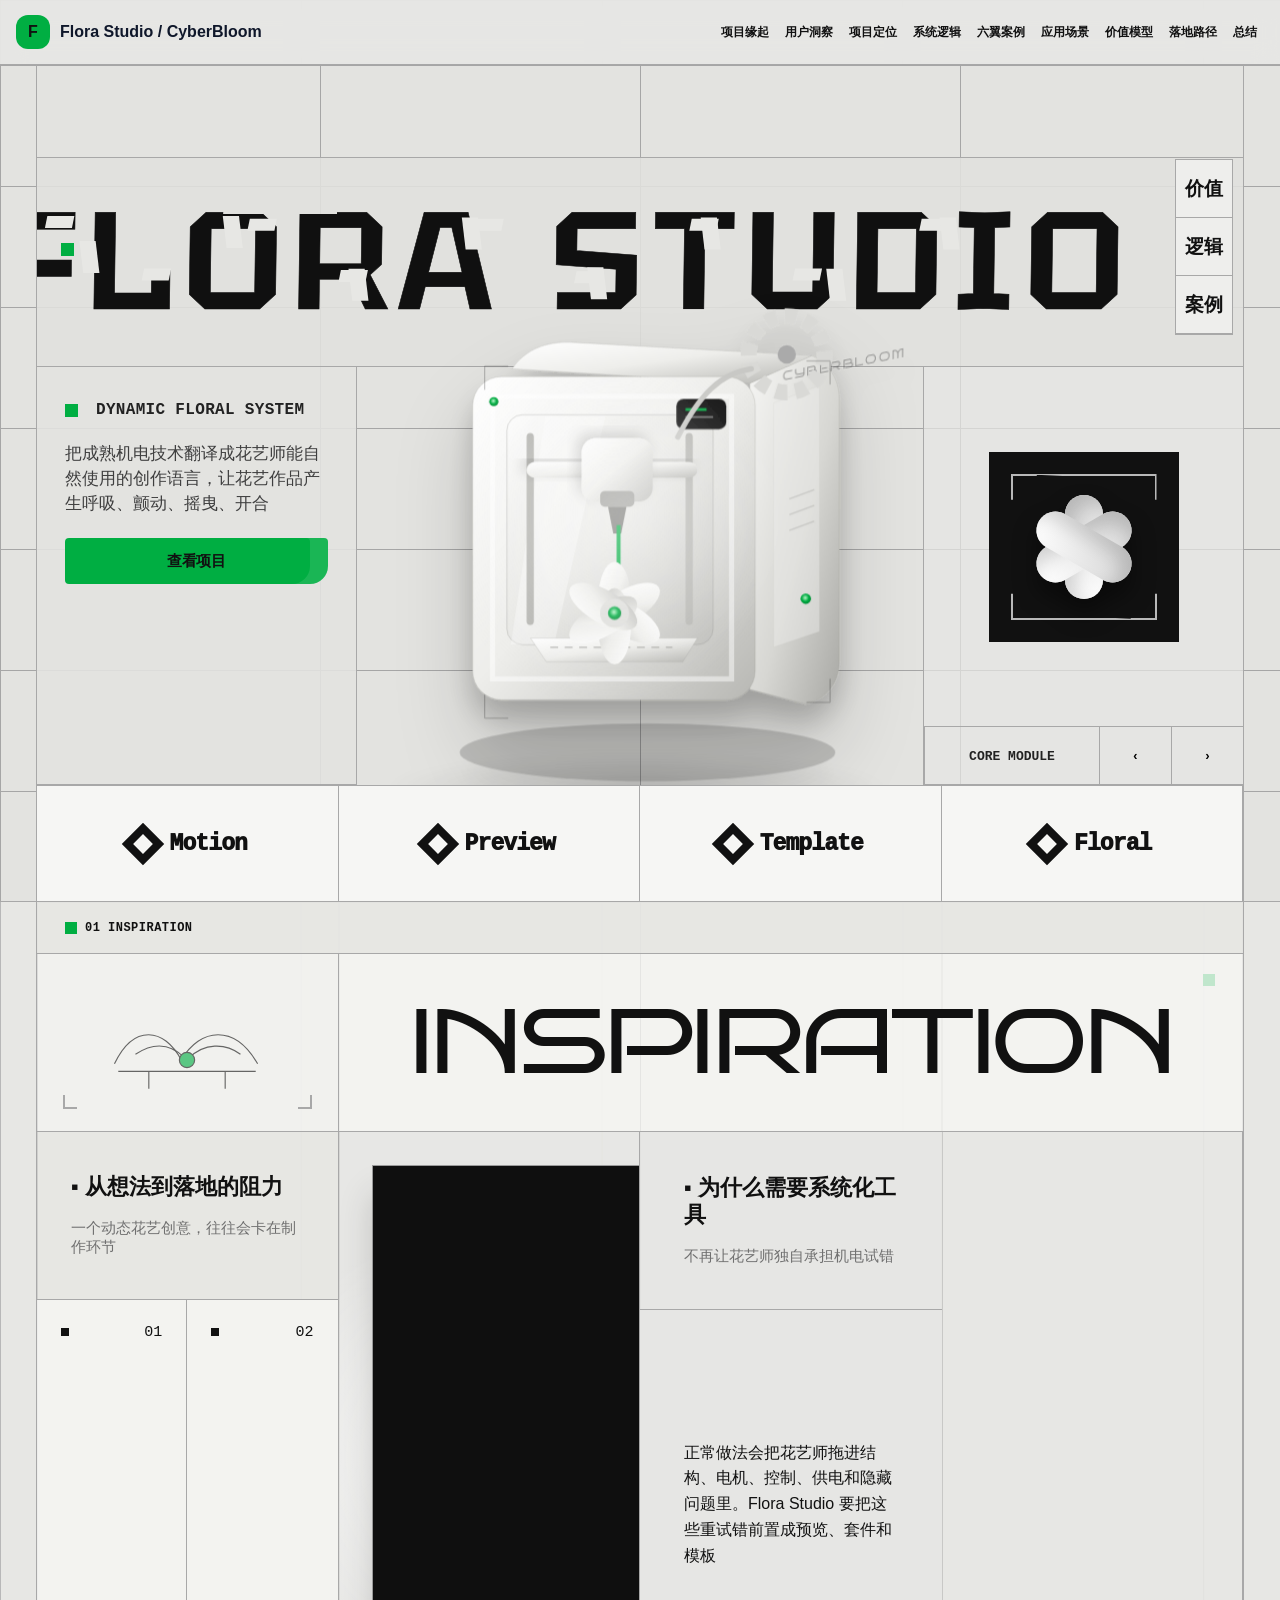
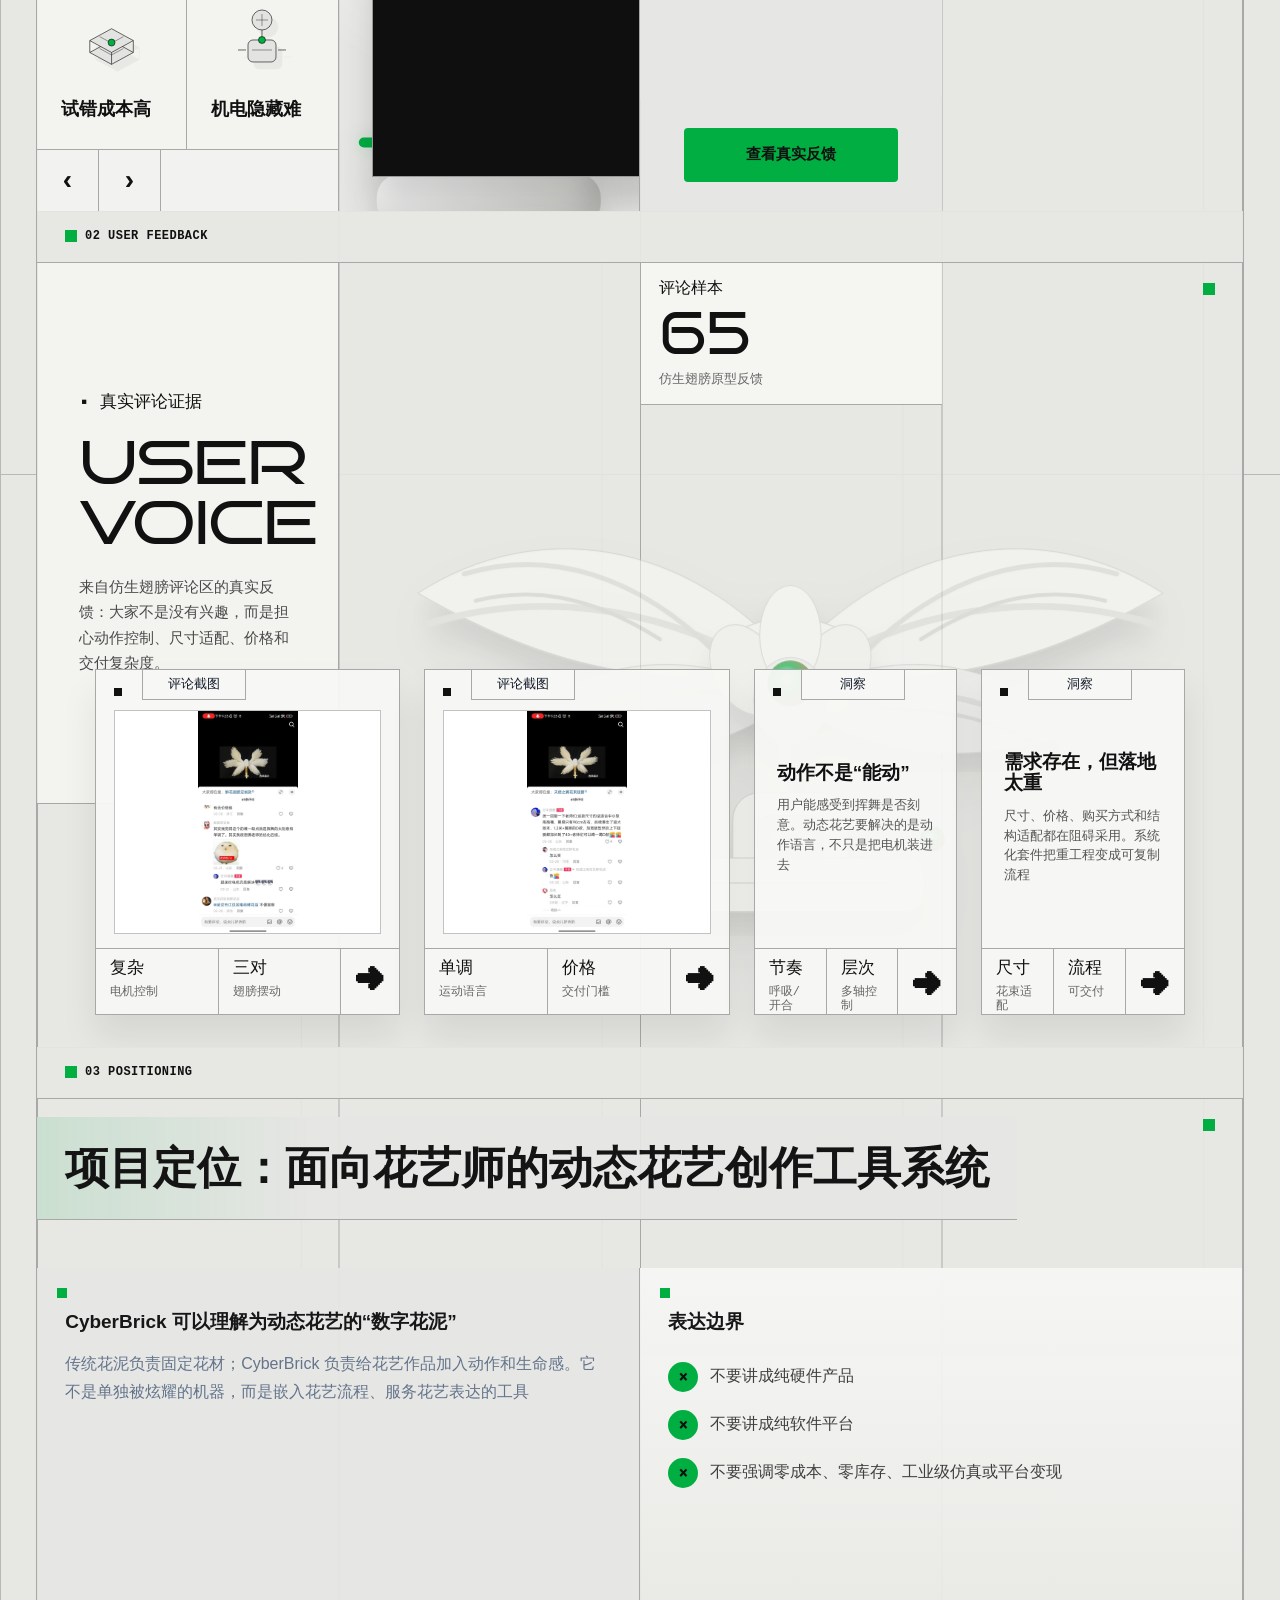
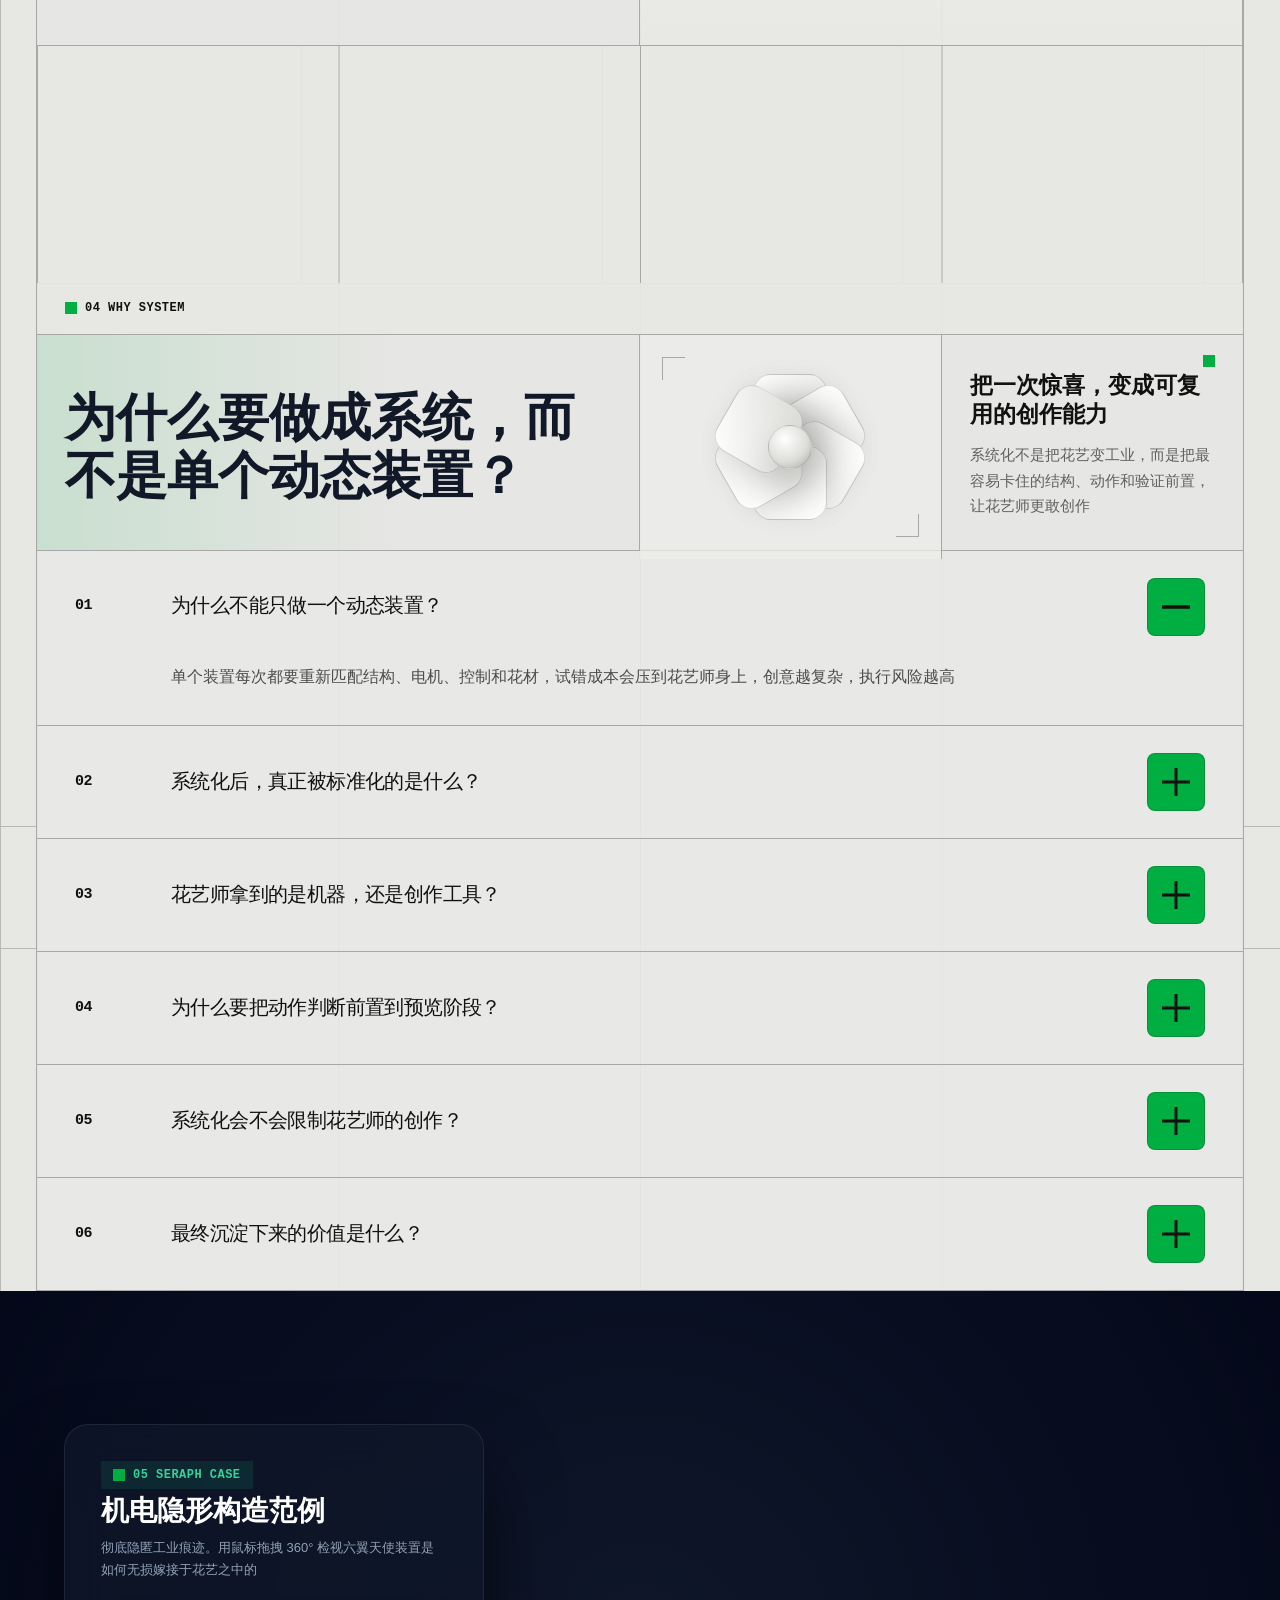
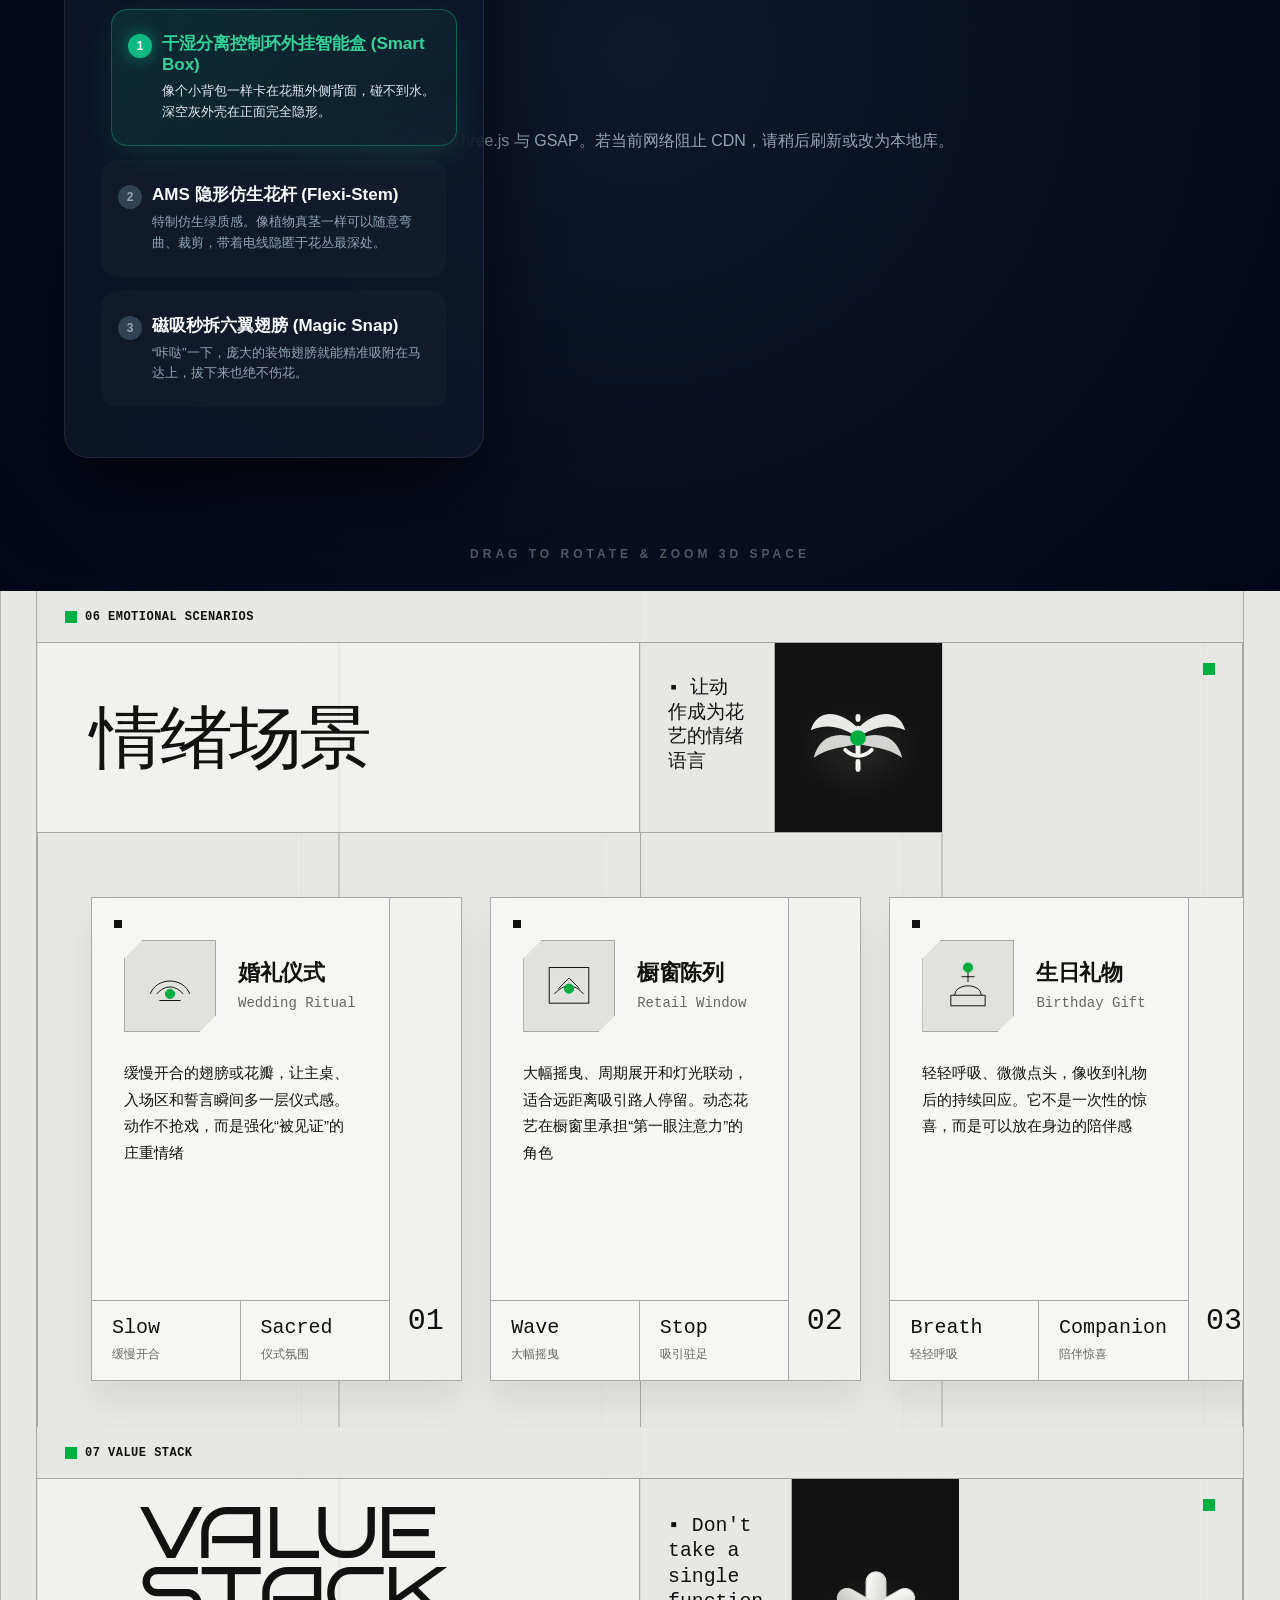
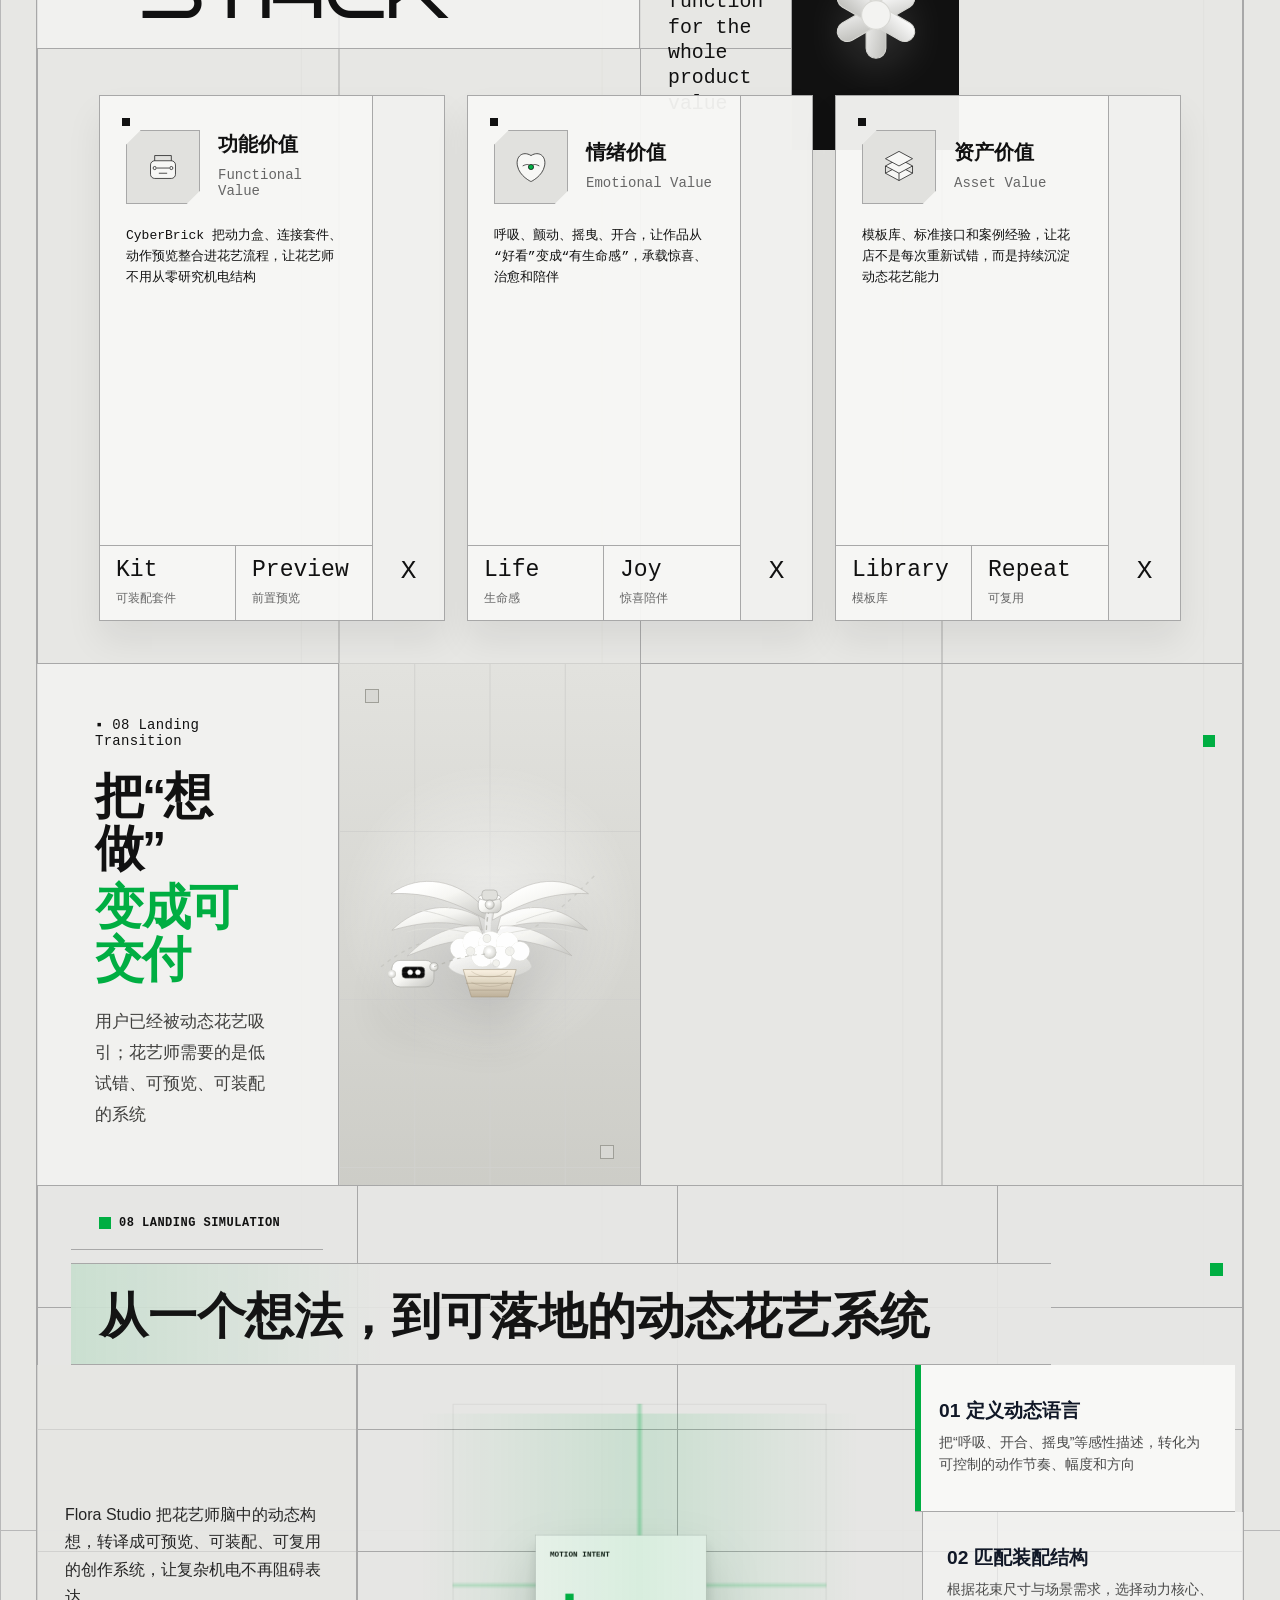
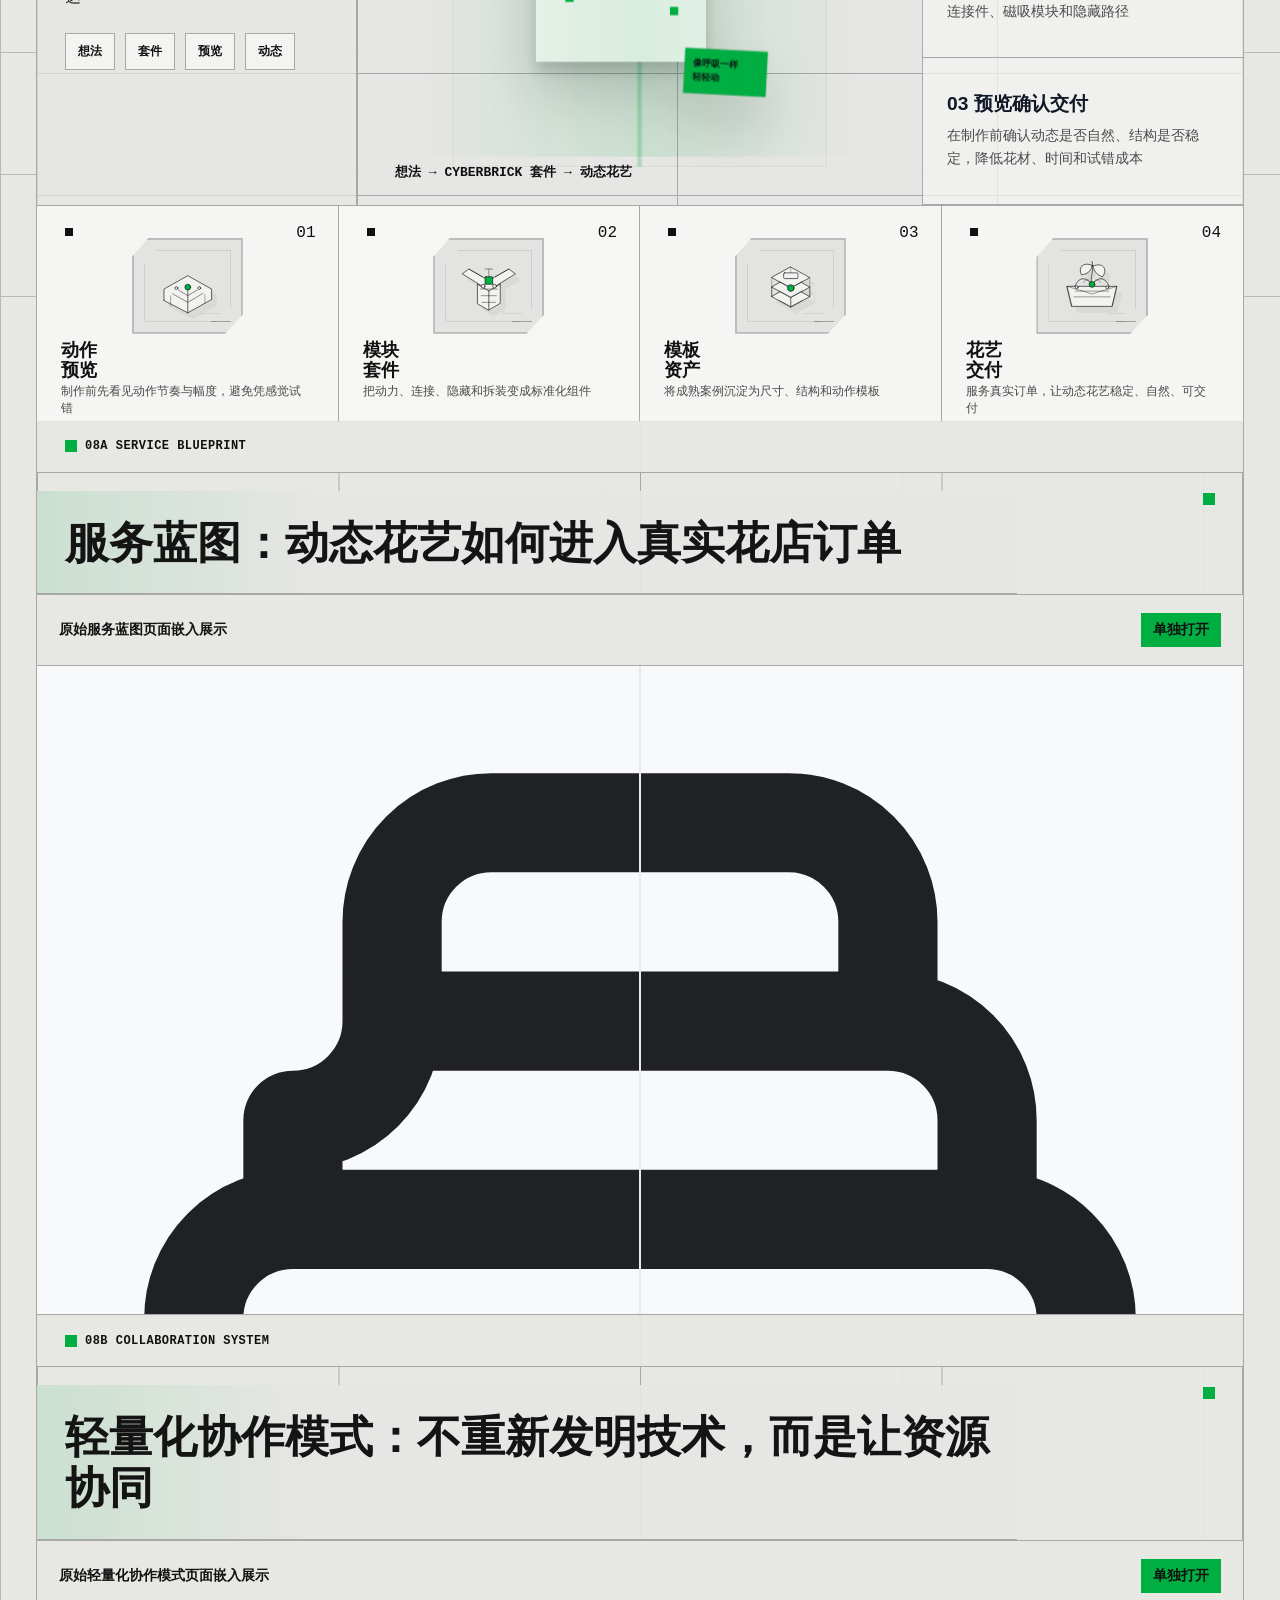
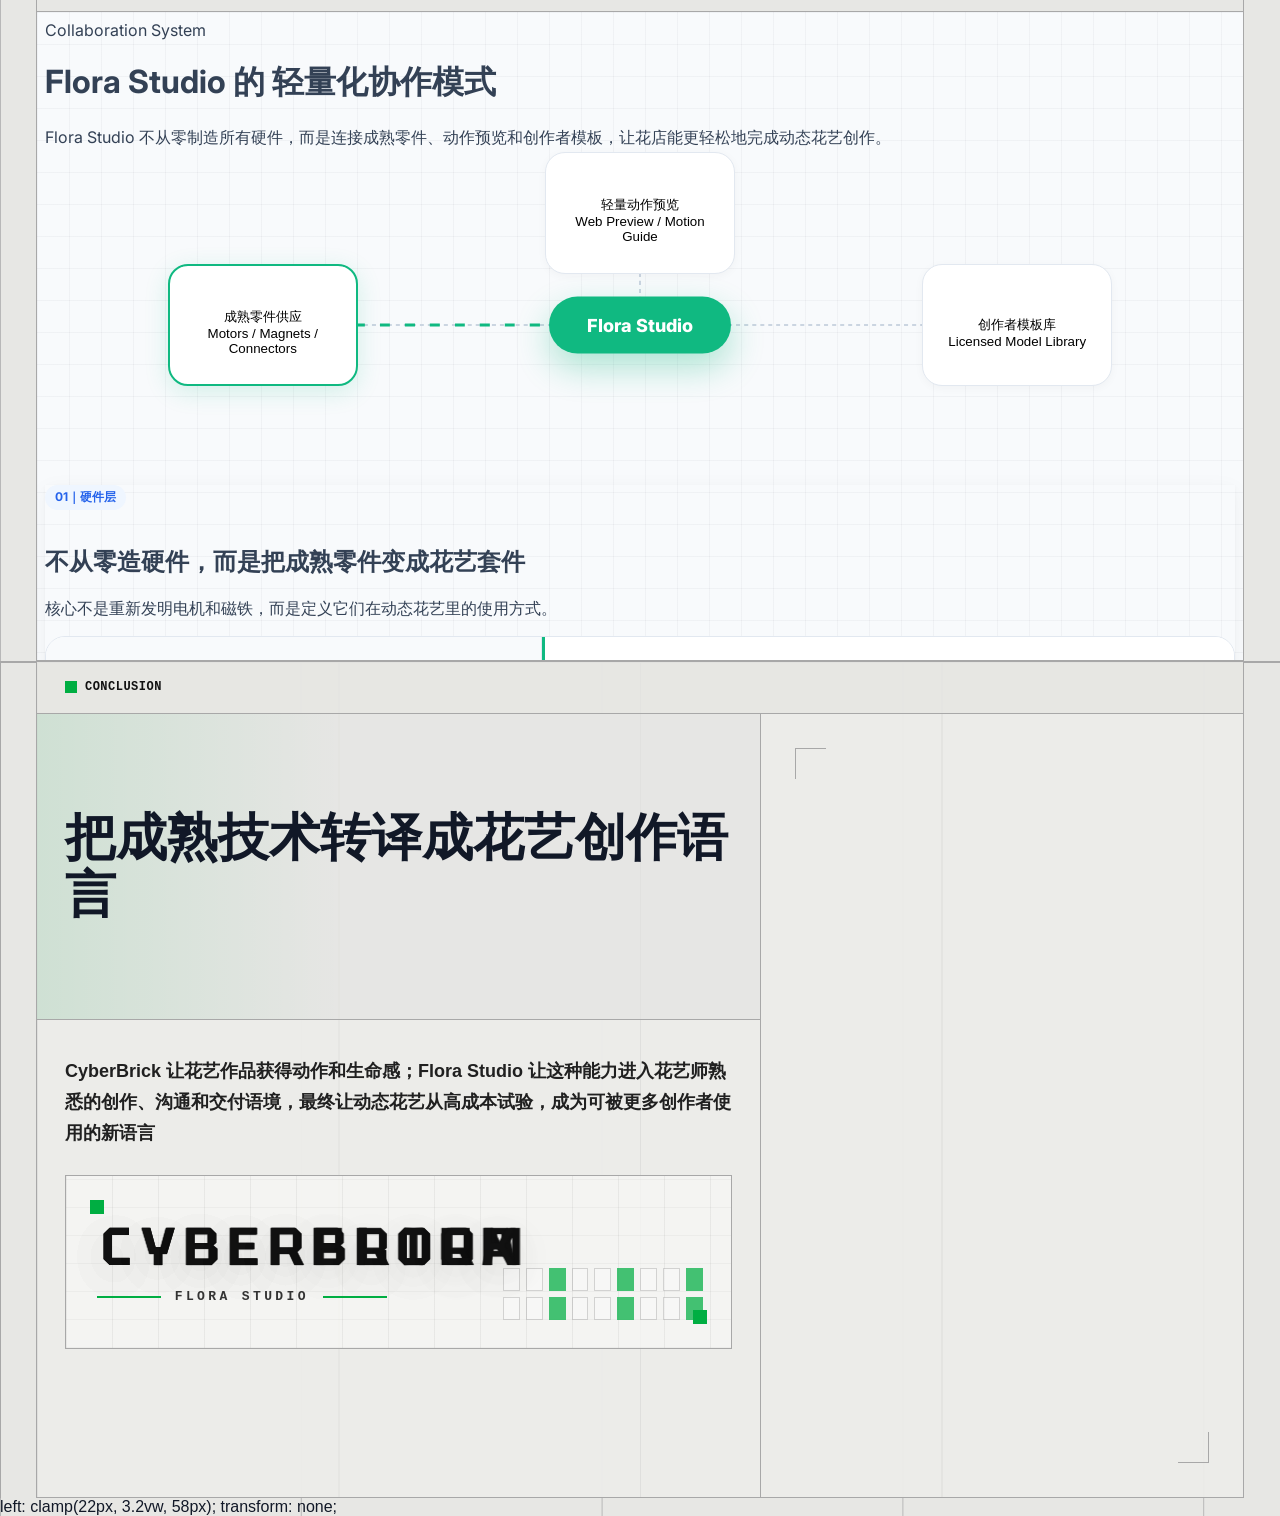
==== commit ab04812a: "Stylize hero marquee typography" ====
--- a/index.html
+++ b/index.html
@@ -5013,29 +5013,29 @@
       background: rgba(226,226,223,0.88);
     }
 
-    .labs-marquee-track {
-      gap: 0;
-      font-family: "Tektur", "Arial Black", "Helvetica Neue", Arial, sans-serif;
-      font-size: clamp(78px, 10.8vw, 178px);
-      font-weight: 600;
-      line-height: 0.82;
-      letter-spacing: 0.045em;
-      word-spacing: 0;
-      color: #101010;
-      text-rendering: geometricPrecision;
-      font-synthesis: none;
-      -webkit-text-stroke: 0.006em #101010;
-      filter: contrast(1.12);
-      animation-duration: 96s;
-    }
+    .labs-marquee-track {
+      gap: 0;
+      font-family: "Tektur", "Arial Black", "Helvetica Neue", Arial, sans-serif;
+      font-size: clamp(78px, 10.8vw, 178px);
+      font-weight: 580;
+      line-height: 0.82;
+      letter-spacing: 0.052em;
+      word-spacing: 0;
+      color: #101010;
+      text-rendering: geometricPrecision;
+      font-synthesis: none;
+      -webkit-text-stroke: 0.004em #101010;
+      filter: contrast(1.12);
+      animation-duration: 96s;
+    }
 
     .labs-marquee-track span {
-      display: inline-block;
-      position: relative;
-      transform: skewX(-0.25deg) scaleX(1.06);
-      transform-origin: center;
-      margin-right: 0;
-      text-shadow: none;
+      display: inline-block;
+      position: relative;
+      transform: skewX(-0.8deg) scaleX(1.08);
+      transform-origin: center;
+      margin-right: 0;
+      text-shadow: none;
     }
 
     .labs-marquee-track .word::before,
@@ -5047,27 +5047,68 @@
       z-index: 2;
       pointer-events: none;
       background: #e7e7e4;
-      opacity: 0;
+      opacity: 1;
     }
-
-    .labs-marquee-track .word::before {
-      top: 0.16em;
-      left: 0.06em;
-      right: 0.10em;
-      height: 0.045em;
-      clip-path: polygon(0 0, 38% 0, 38% 100%, 50% 100%, 50% 0, 100% 0, 100% 100%, 63% 100%, 63% 0, 53% 0, 53% 100%, 0 100%);
-      transform: skewX(-14deg);
-    }
-
+
+    .labs-marquee-track .word::before {
+      top: 0.08em;
+      left: 0.34em;
+      right: auto;
+      width: 0.18em;
+      height: 0.085em;
+      box-shadow:
+        0.72em 0.38em 0 #e7e7e4,
+        1.36em 0.02em 0 #e7e7e4,
+        2.04em 0.39em 0 #e7e7e4,
+        2.88em 0.02em 0 #e7e7e4,
+        3.62em 0.40em 0 #e7e7e4,
+        4.32em 0.02em 0 #e7e7e4,
+        5.08em 0.38em 0 #e7e7e4,
+        5.86em 0.02em 0 #e7e7e4;
+      transform: skewX(-10deg);
+    }
+
     .labs-marquee-track .word::after {
-      display: none;
+      top: 0.26em;
+      left: 0.58em;
+      right: auto;
+      width: 0.105em;
+      height: 0.23em;
+      box-shadow:
+        0.98em -0.18em 0 #e7e7e4,
+        1.78em 0.20em 0 #e7e7e4,
+        2.58em -0.17em 0 #e7e7e4,
+        3.38em 0.19em 0 #e7e7e4,
+        4.18em -0.17em 0 #e7e7e4,
+        4.98em 0.20em 0 #e7e7e4,
+        5.78em -0.17em 0 #e7e7e4;
+      transform: skewX(7deg);
     }
-
-    .labs-marquee-track .word {
-      --notch: 0.045em;
-      margin-right: 0.72em;
-      clip-path: polygon(var(--notch) 0, 100% 0, calc(100% - var(--notch)) 18%, 100% 18%, 100% 100%, 0 100%, 0 82%, var(--notch) 82%);
-    }
+
+    .labs-marquee-track .word {
+      --notch: 0.052em;
+      margin-right: 0.72em;
+      clip-path: polygon(
+        var(--notch) 0,
+        20% 0,
+        20% 8%,
+        30% 8%,
+        30% 0,
+        100% 0,
+        calc(100% - var(--notch)) 16%,
+        100% 16%,
+        100% 84%,
+        calc(100% - var(--notch)) 84%,
+        100% 100%,
+        66% 100%,
+        66% 92%,
+        56% 92%,
+        56% 100%,
+        0 100%,
+        0 82%,
+        var(--notch) 82%
+      );
+    }
 
     .labs-marquee-track .sep {
       transform: scaleX(1);
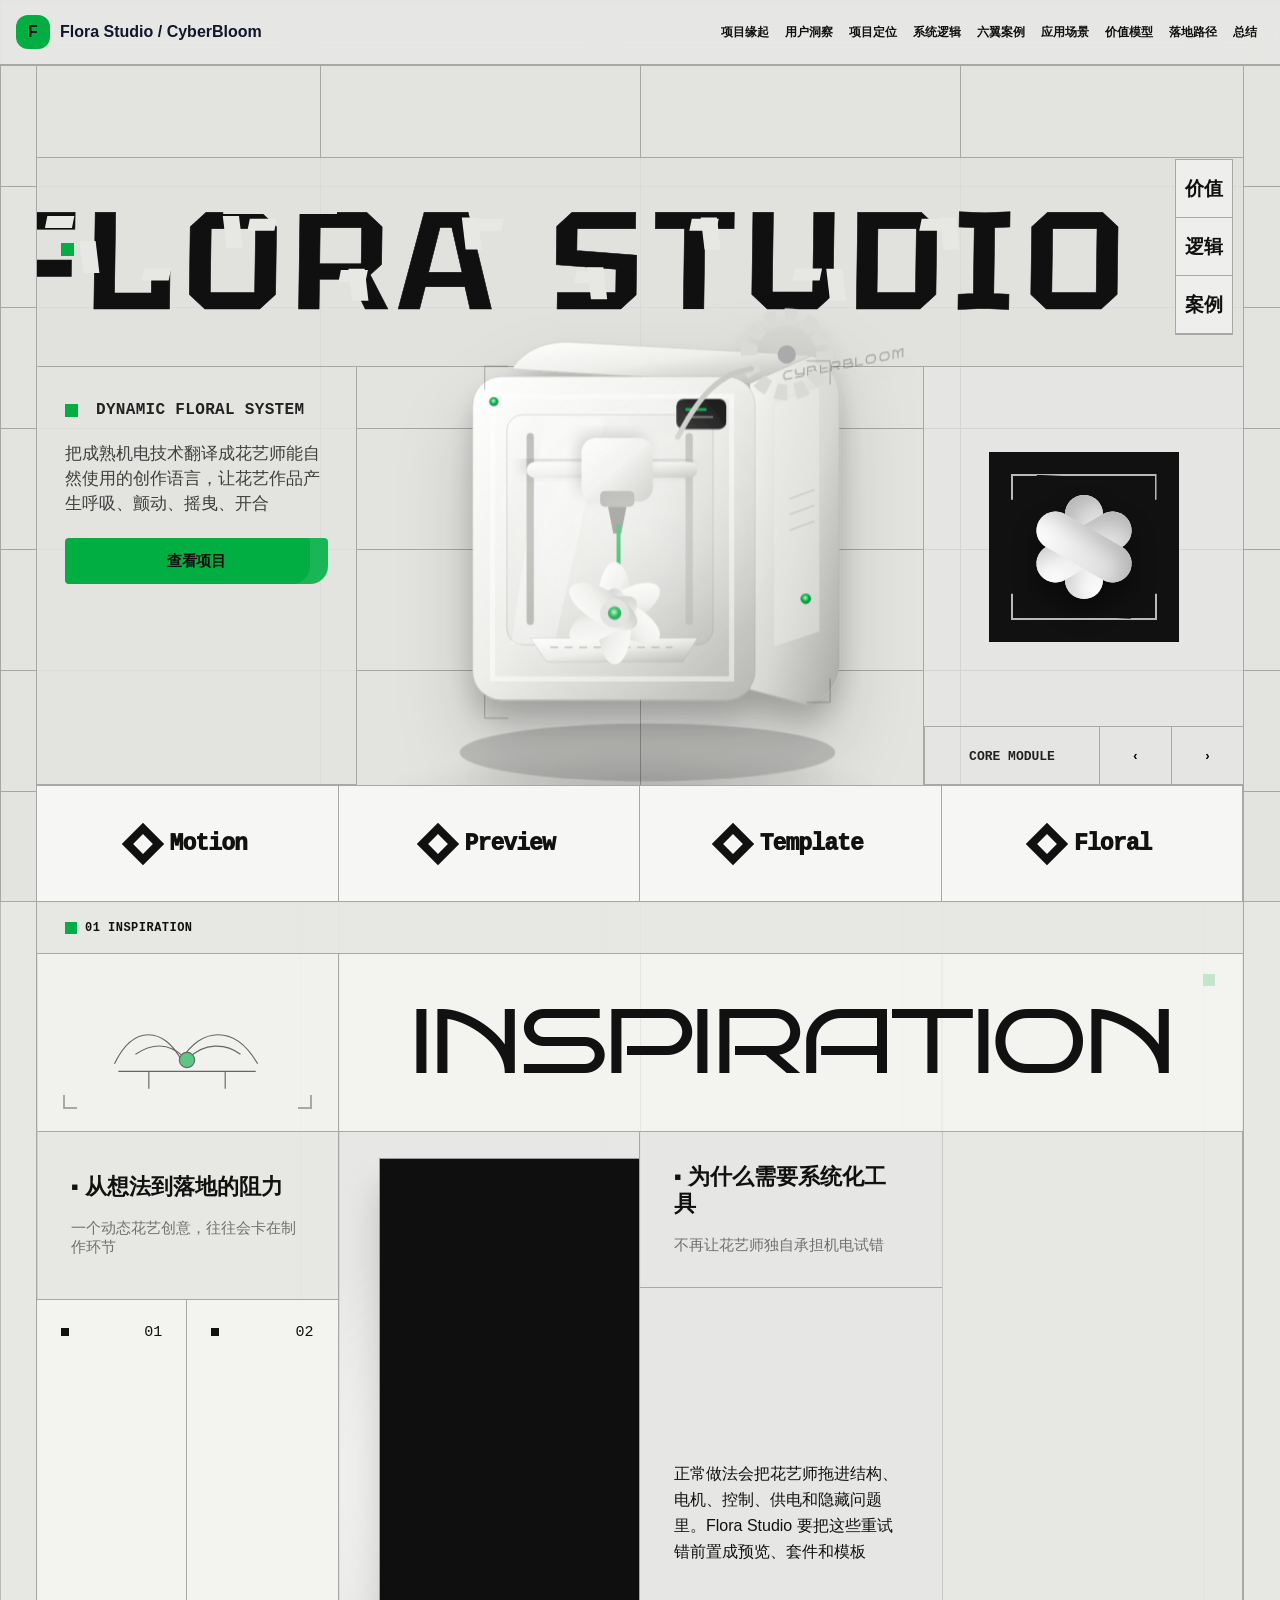
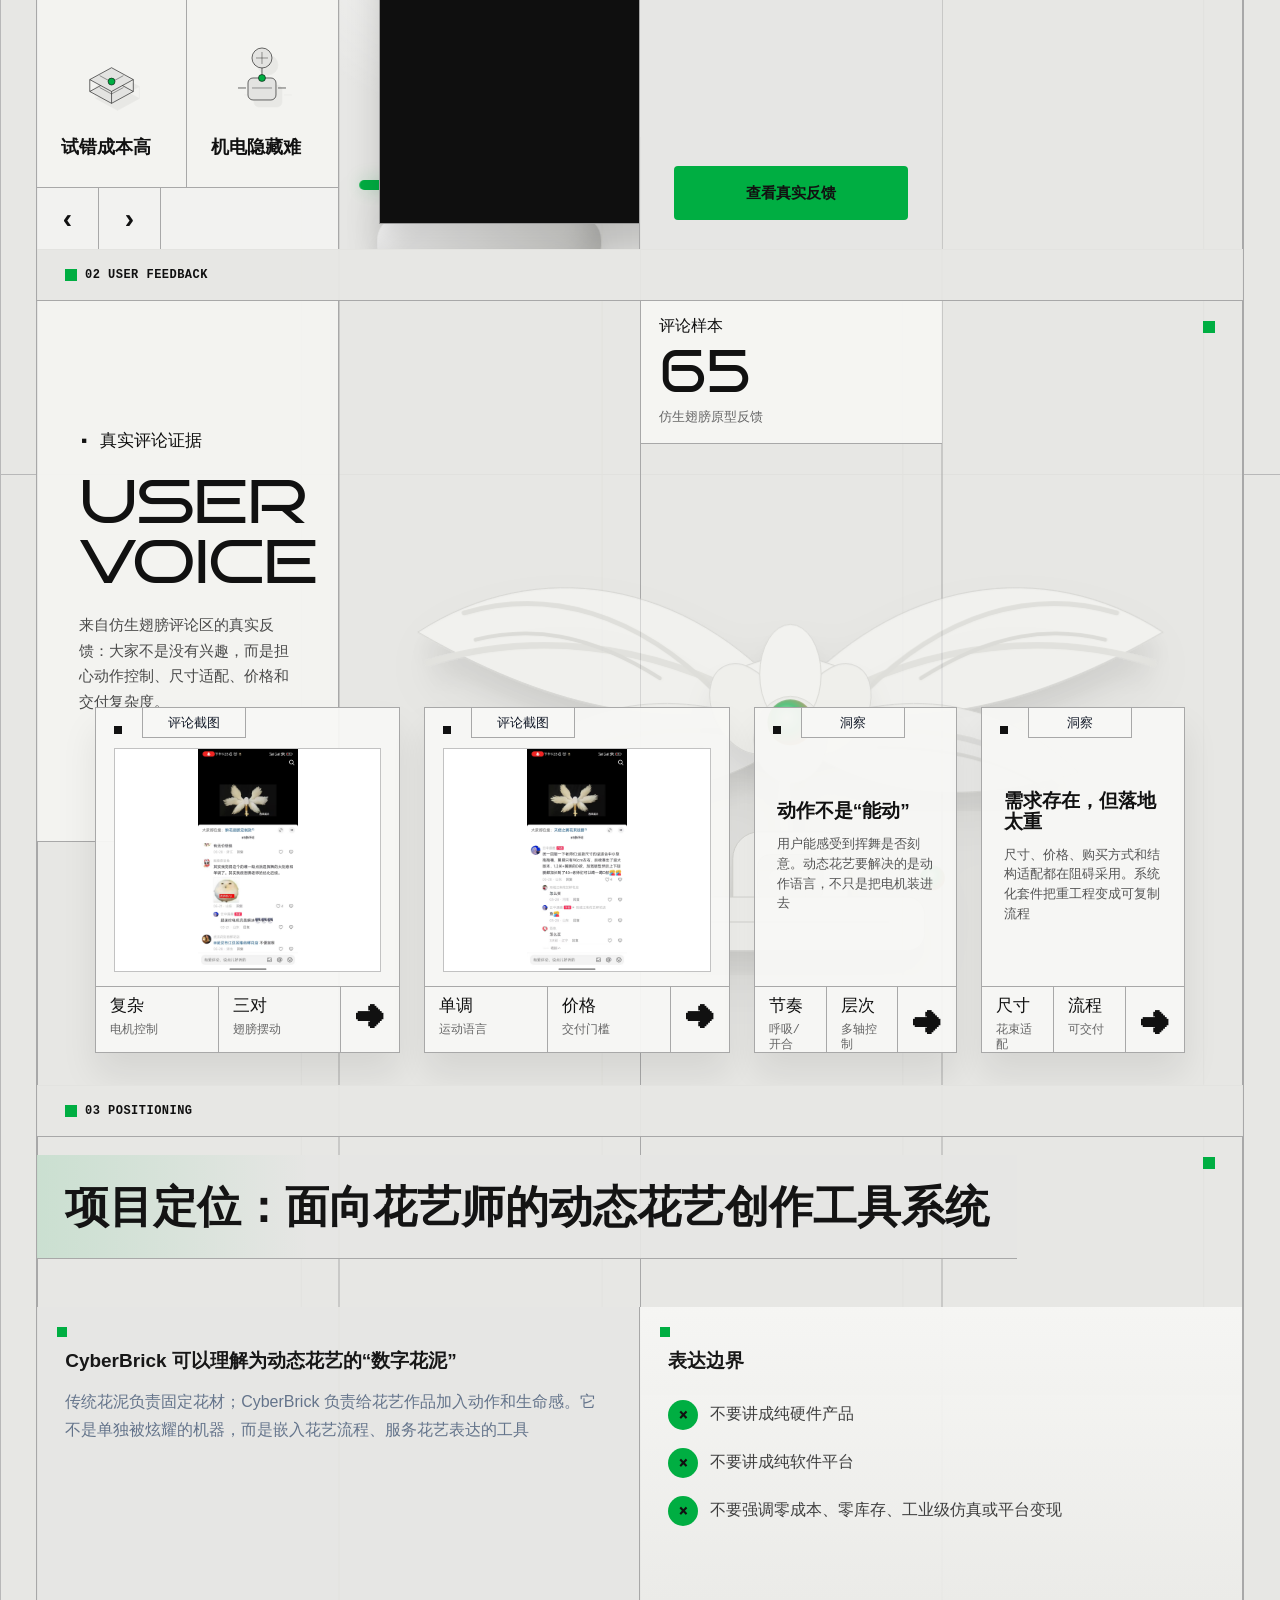
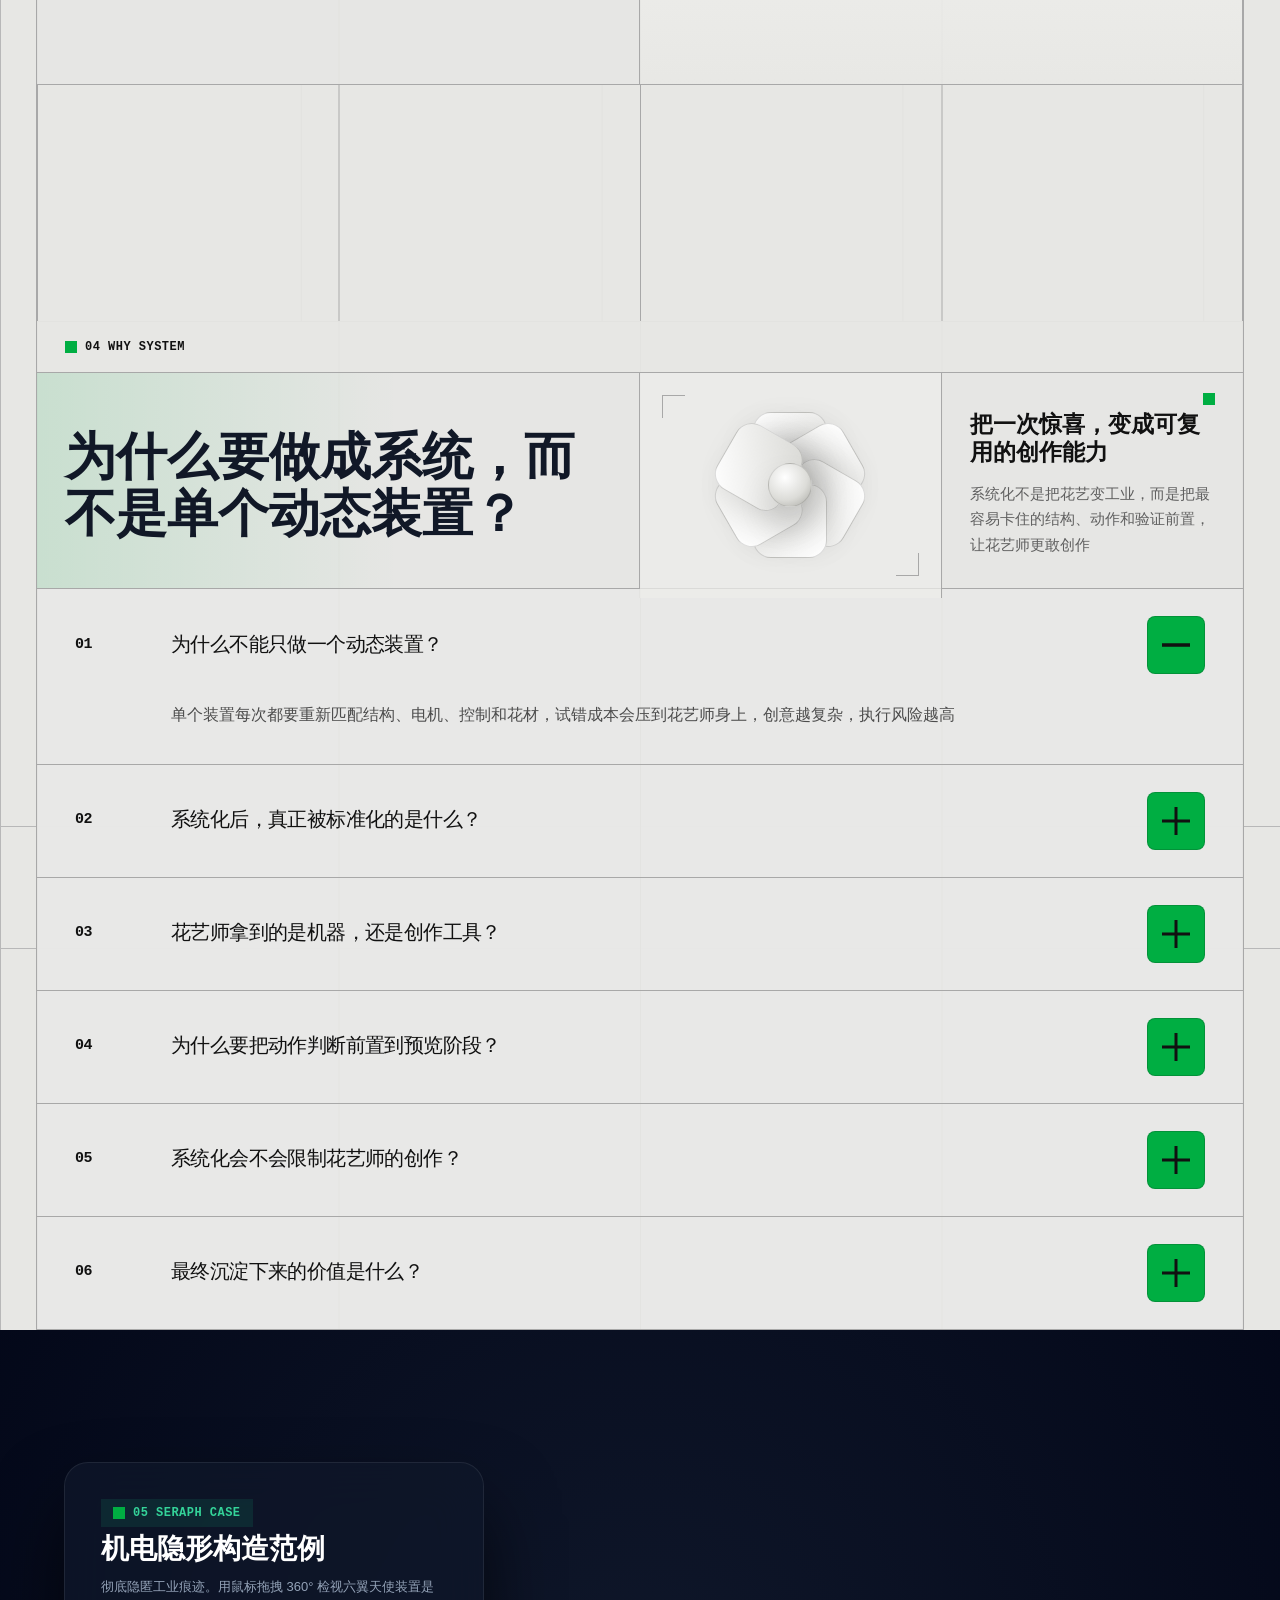
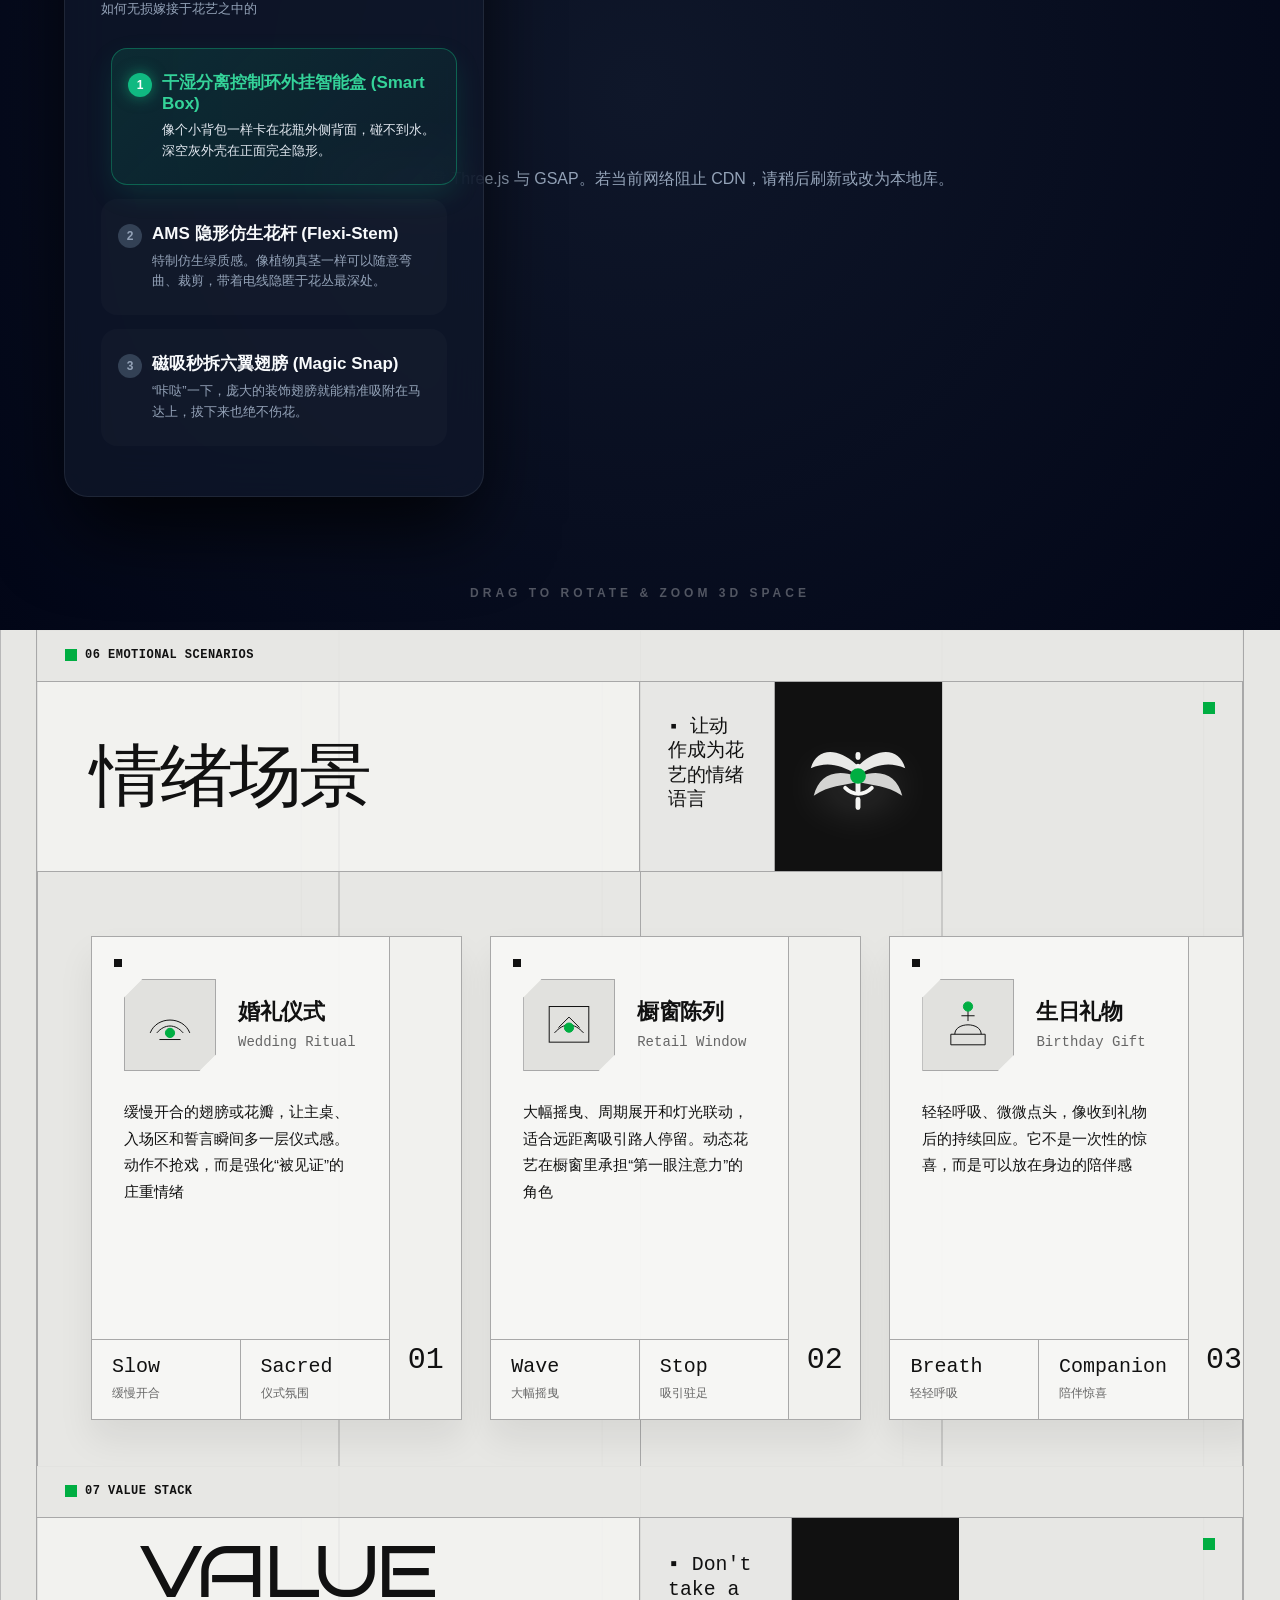
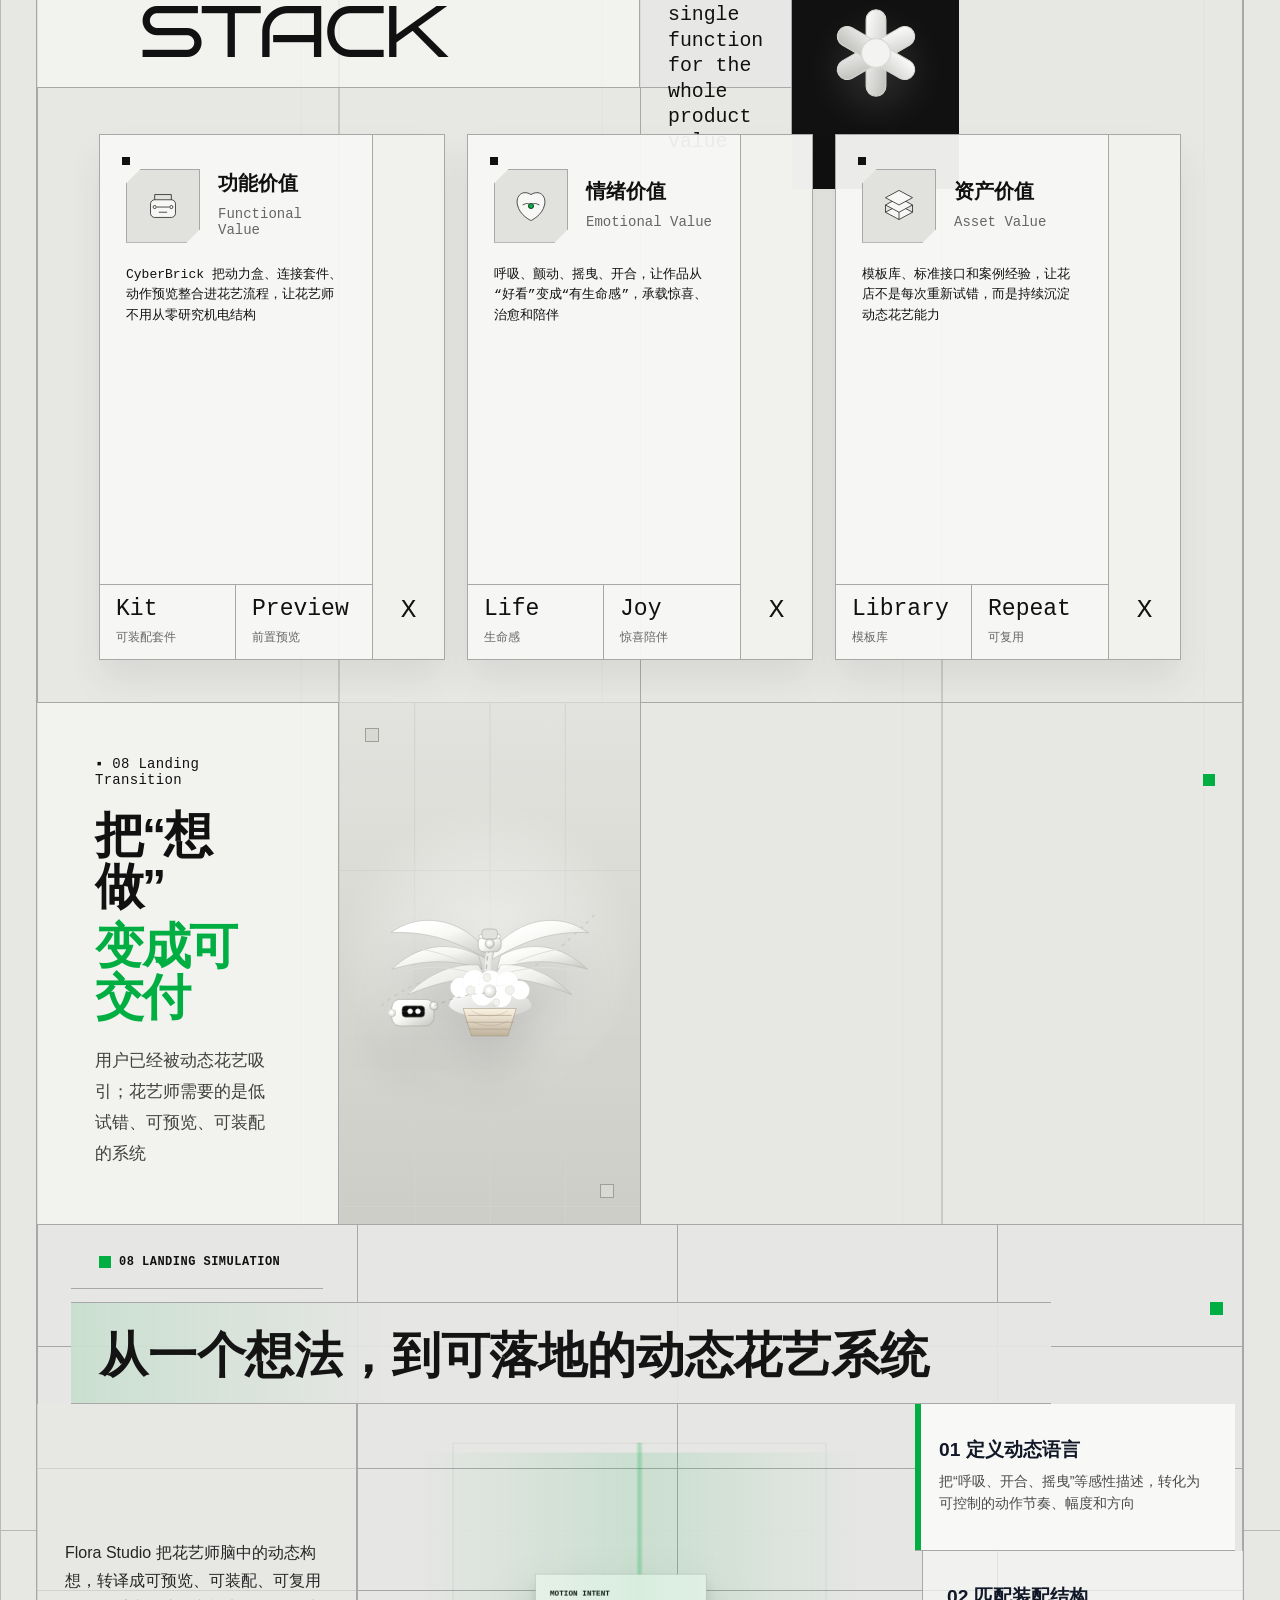
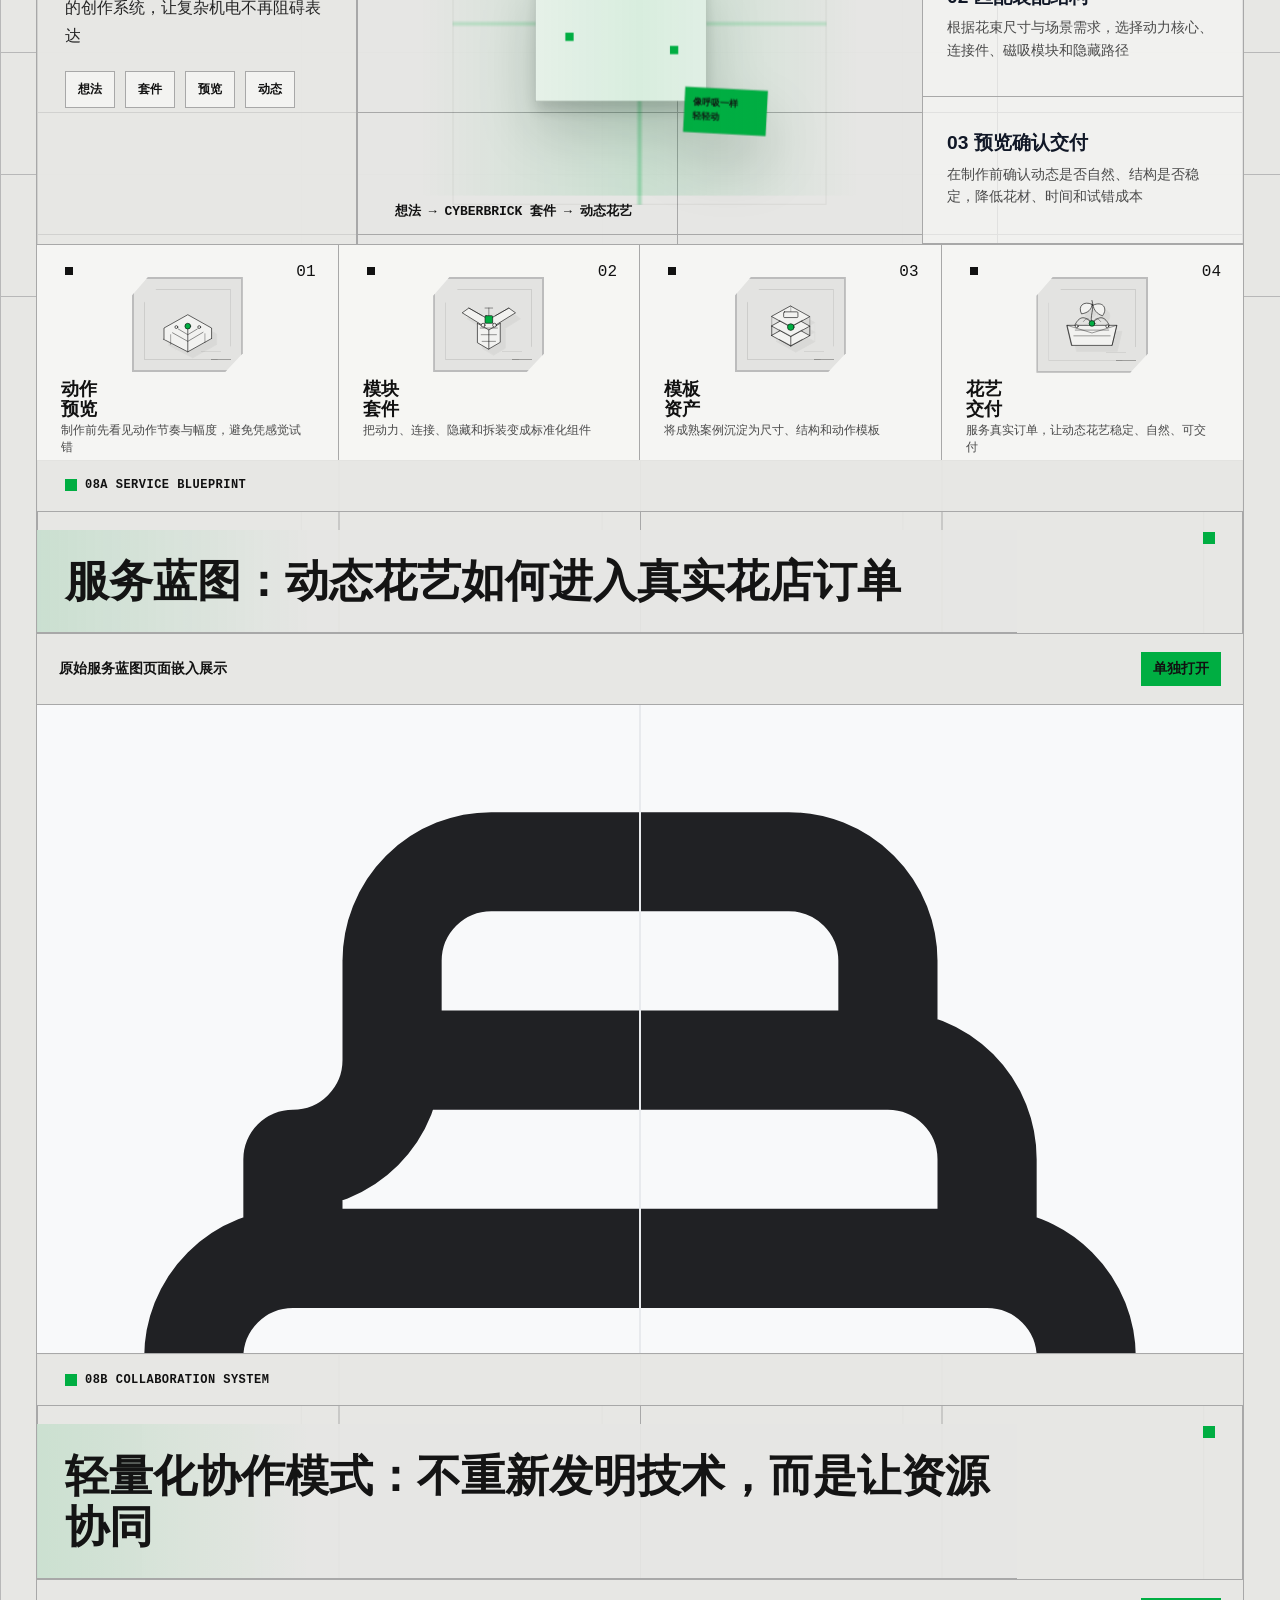
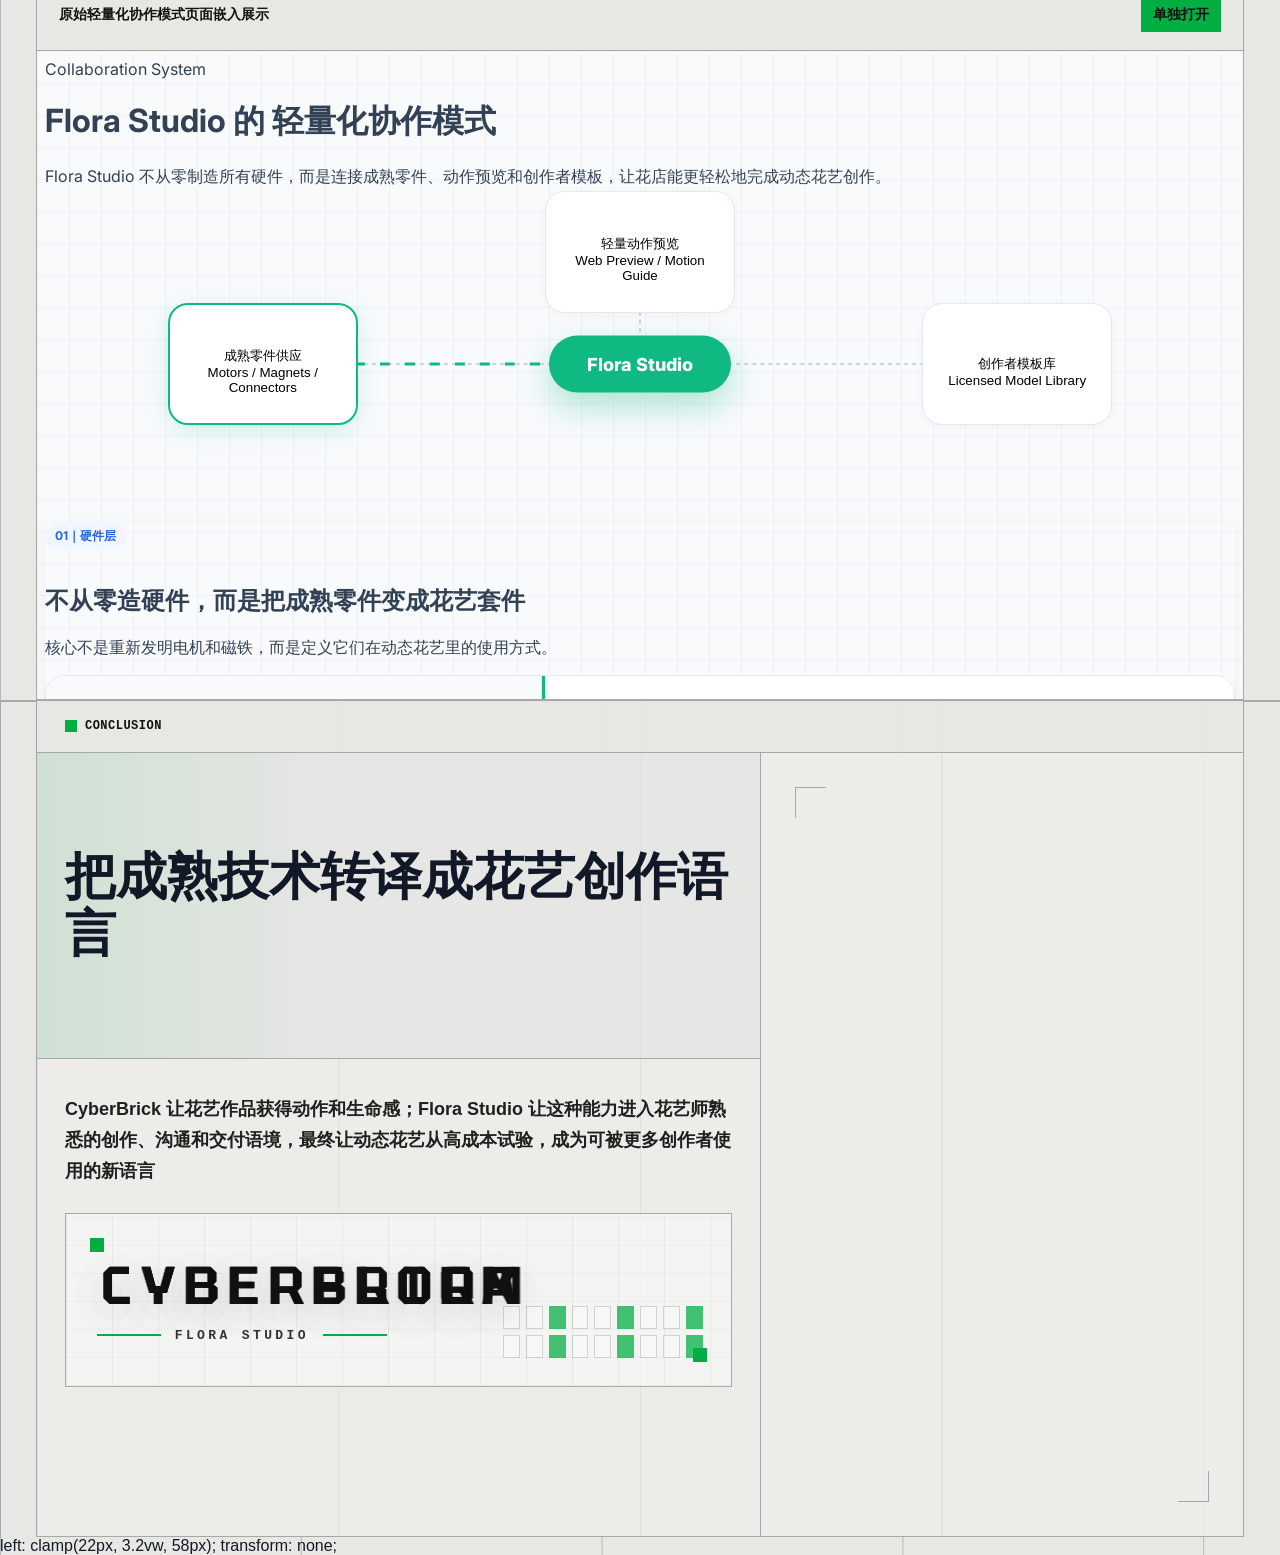
==== commit a639faf2: "Widen inspiration video stage" ====
--- a/index.html
+++ b/index.html
@@ -5126,13 +5126,13 @@
       filter: drop-shadow(0 34px 32px rgba(0,0,0,0.16));
     }
 
-    .program-inspiration {
-      width: min(1360px, calc(100% - 72px)) !important;
-      min-height: calc(100vh - 64px) !important;
-      padding: 0 !important;
-      display: grid !important;
-      grid-template-columns: 22% 36% 42%;
-      grid-template-rows: 52px 178px minmax(620px, 1fr);
+    .program-inspiration {
+      width: min(1360px, calc(100% - 72px)) !important;
+      min-height: calc(100vh - 64px) !important;
+      padding: 0 !important;
+      display: grid !important;
+      grid-template-columns: 22% minmax(560px, 52%) minmax(260px, 26%);
+      grid-template-rows: 52px 178px minmax(620px, 1fr);
       overflow: hidden;
       background:
         linear-gradient(#a8a8a8 1px, transparent 1px),
@@ -5317,25 +5317,25 @@
       color: #111;
     }
 
-    .program-machine {
-      grid-column: 2;
-      grid-row: 3;
+    .program-machine {
+      grid-column: 2;
+      grid-row: 3;
       position: relative;
       display: grid;
       place-items: center;
       overflow: hidden;
       z-index: 6;
       pointer-events: none;
-      padding: clamp(22px, 2.6vw, 42px);
-      border-right: 1px solid #a8a8a8;
+      padding: clamp(20px, 2vw, 34px) clamp(28px, 3.2vw, 56px);
+      border-right: 1px solid #a8a8a8;
       background:
         radial-gradient(circle at 50% 48%, rgba(255,255,255,0.78), rgba(255,255,255,0) 62%),
         rgba(231,231,228,0.42);
     }
 
-    .program-machine video {
-      width: min(430px, 29vw);
-      height: min(680px, 68vh);
+    .program-machine video {
+      width: min(590px, 42vw);
+      height: min(760px, 74vh);
       object-fit: contain;
       object-position: center center;
       border: 1px solid rgba(168,168,168,0.9);
@@ -5347,13 +5347,13 @@
       justify-self: center;
     }
 
-    .program-machine .machine-frame {
+    .program-machine .machine-frame {
       position: absolute;
       left: 50%;
       top: 50%;
       transform: translate(-50%, -50%);
-      width: min(492px, 33vw);
-      height: min(748px, 73vh);
+      width: min(650px, 47vw);
+      height: min(824px, 78vh);
       border-left: 16px solid rgba(255,255,255,0.34);
       border-right: 16px solid rgba(255,255,255,0.28);
       border-radius: 36px;
@@ -5439,12 +5439,12 @@
       50% { transform: scale(1.045) rotate(8deg); opacity: 1; }
     }
 
-    .program-right {
+    .program-right {
       grid-column: 3;
       grid-row: 3;
       display: grid;
       grid-template-columns: 1fr;
-      grid-template-rows: 178px 1fr 112px;
+      grid-template-rows: 156px 1fr 112px;
       border-left: 0;
       border-top: 0;
       background: rgba(231,231,228,0.92);
@@ -5458,19 +5458,19 @@
       transform: none;
     }
 
-    .program-right-head {
+    .program-right-head {
       display: grid;
       align-content: center;
       gap: 18px;
-      padding: 30px 44px;
+      padding: 28px 34px;
       border-right: 0;
       border-bottom: 1px solid #a8a8a8;
     }
 
-    .program-right-body {
+    .program-right-body {
       display: grid;
       align-content: center;
-      padding: 42px 44px;
+      padding: 38px 34px;
       background: rgba(231,231,228,0.96);
       border-right: 0;
     }
@@ -5483,10 +5483,10 @@
       color: #111;
     }
 
-    .program-cta {
+    .program-cta {
       align-self: center;
       justify-self: stretch;
-      margin: 0 44px;
+      margin: 0 34px;
       min-height: 54px;
       display: grid;
       place-items: center;
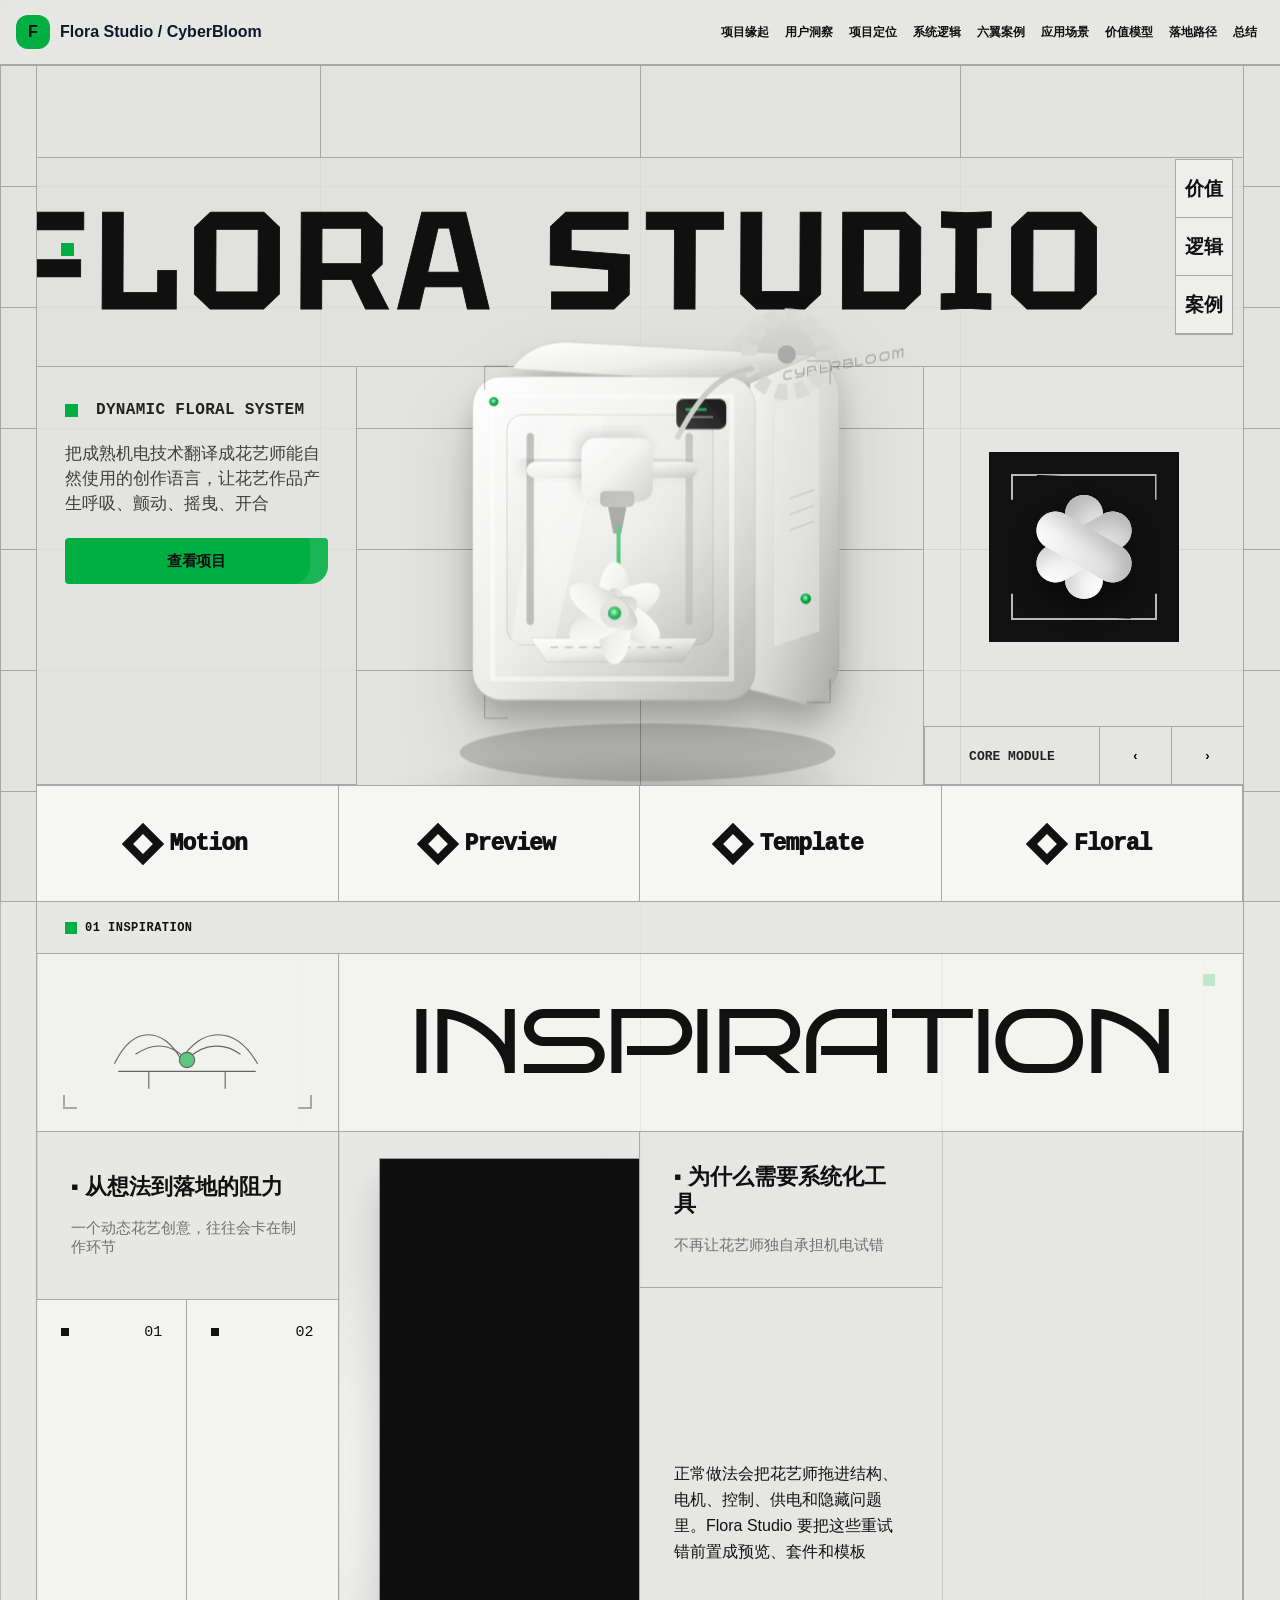
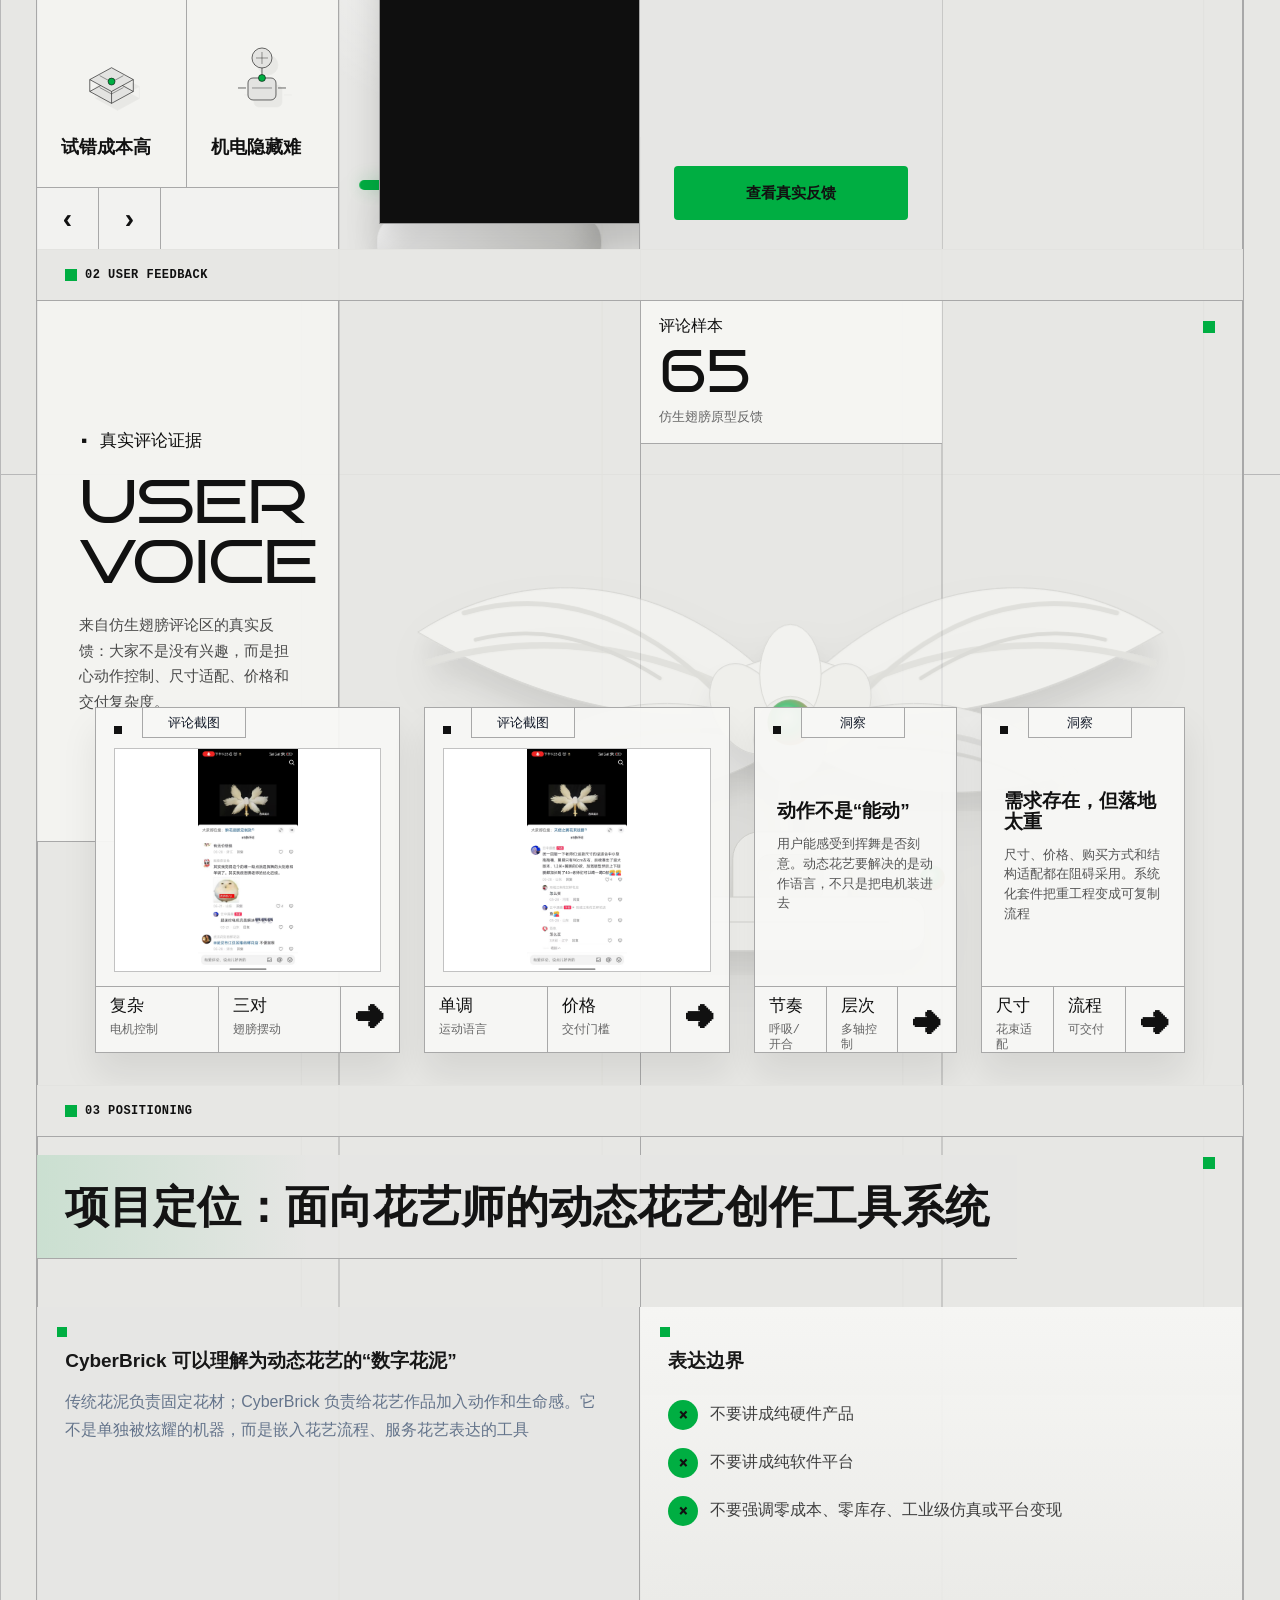
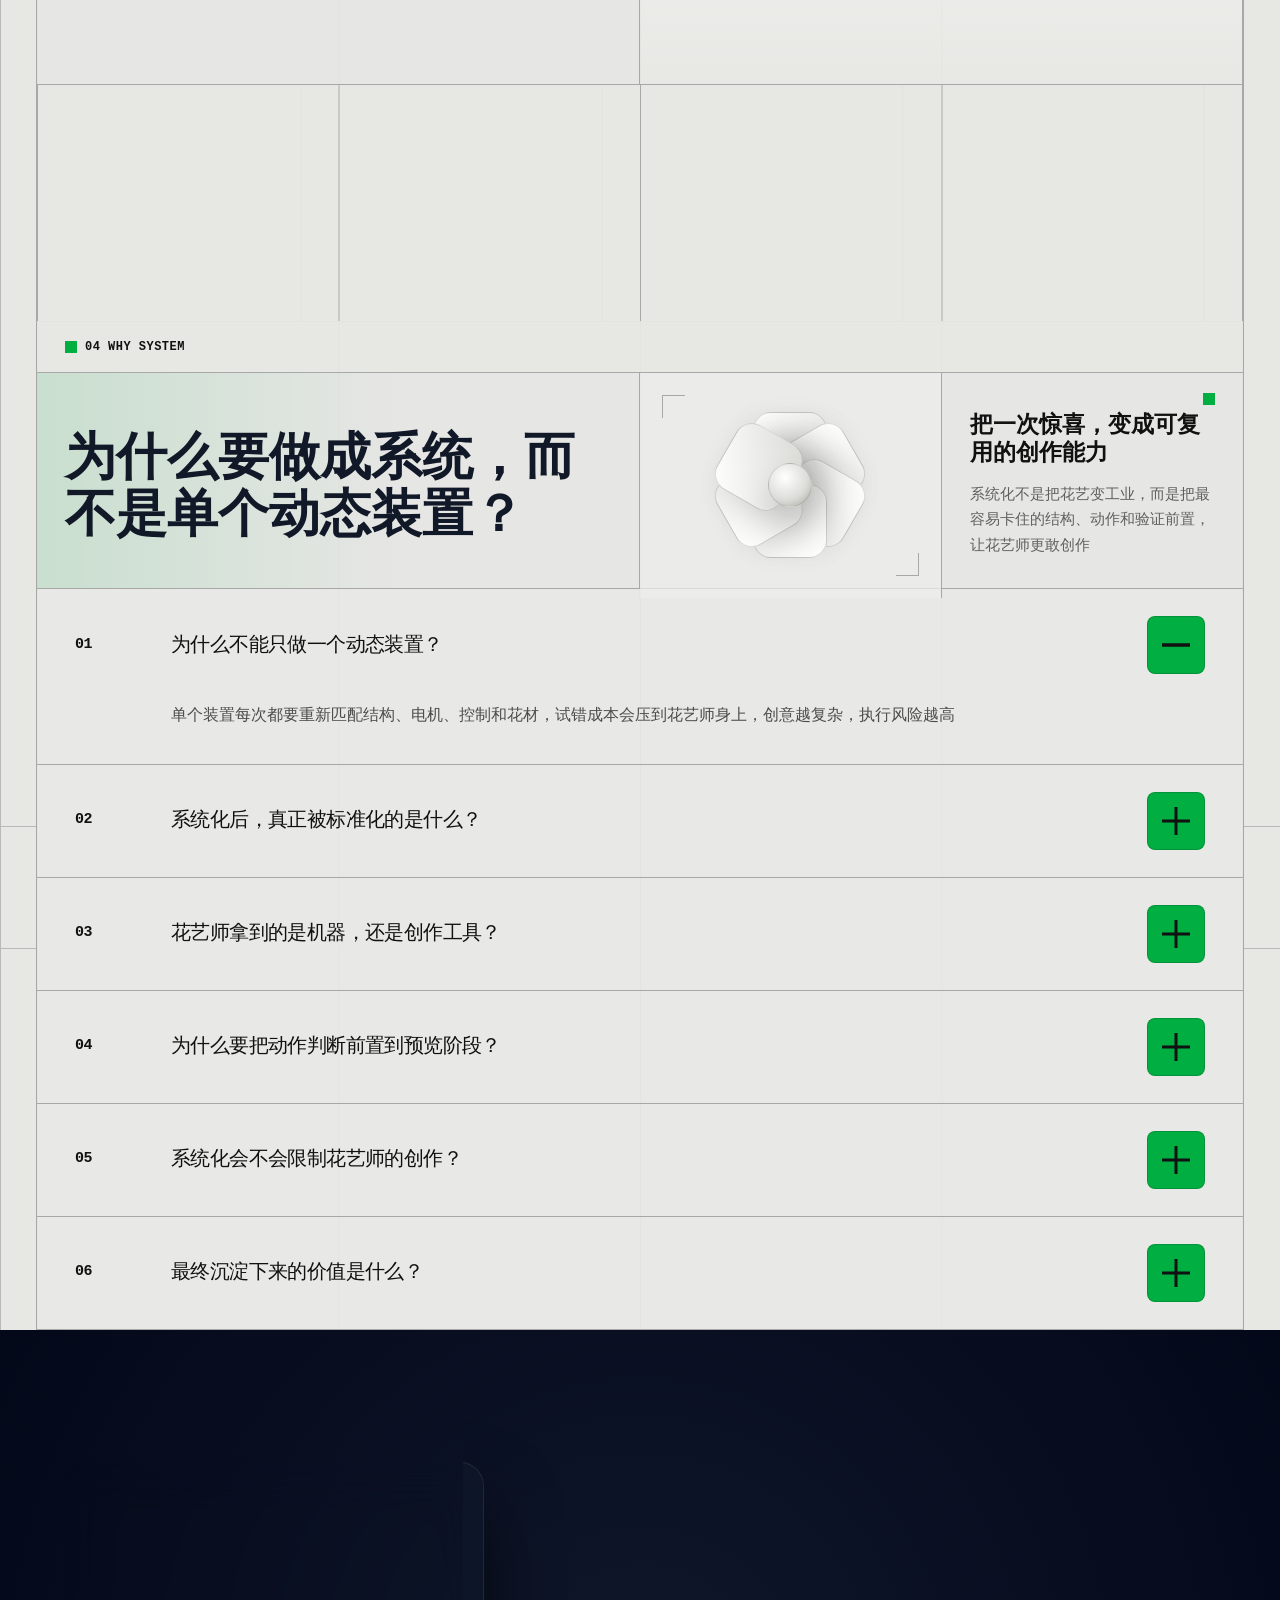
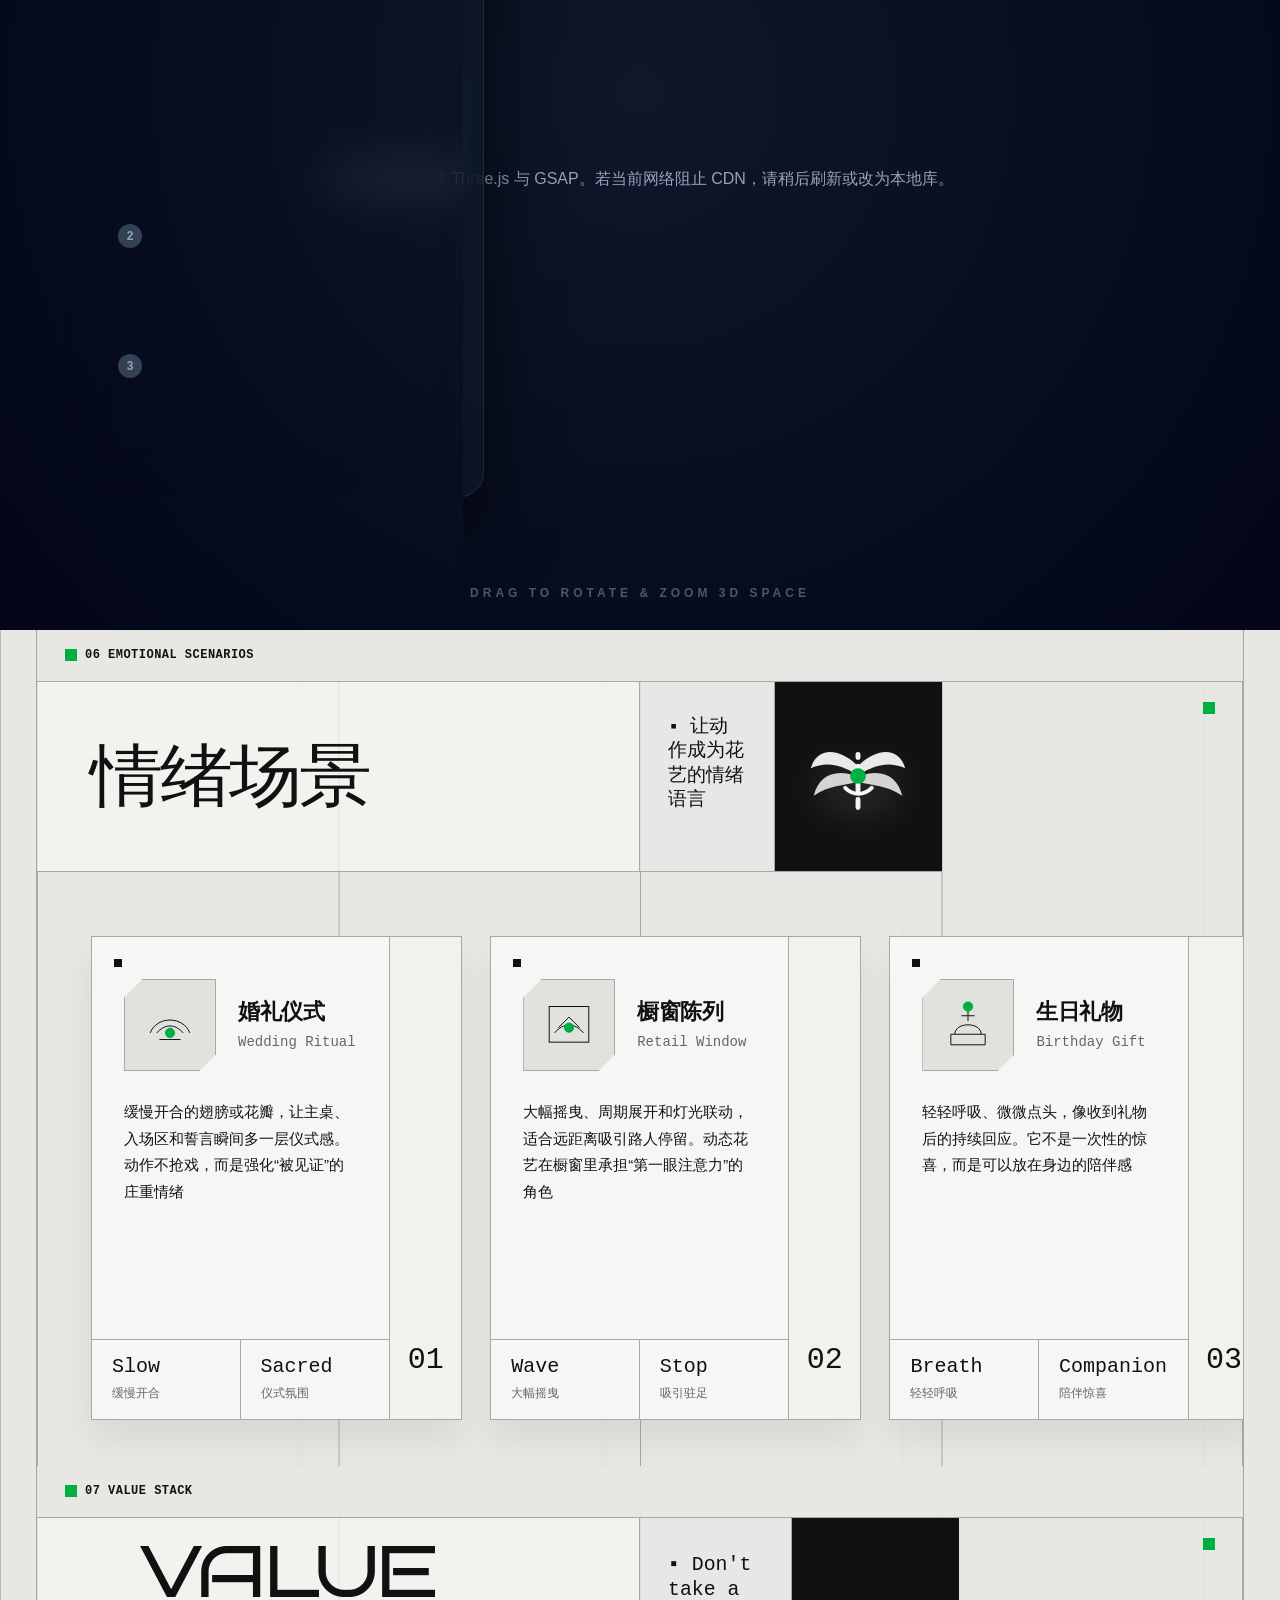
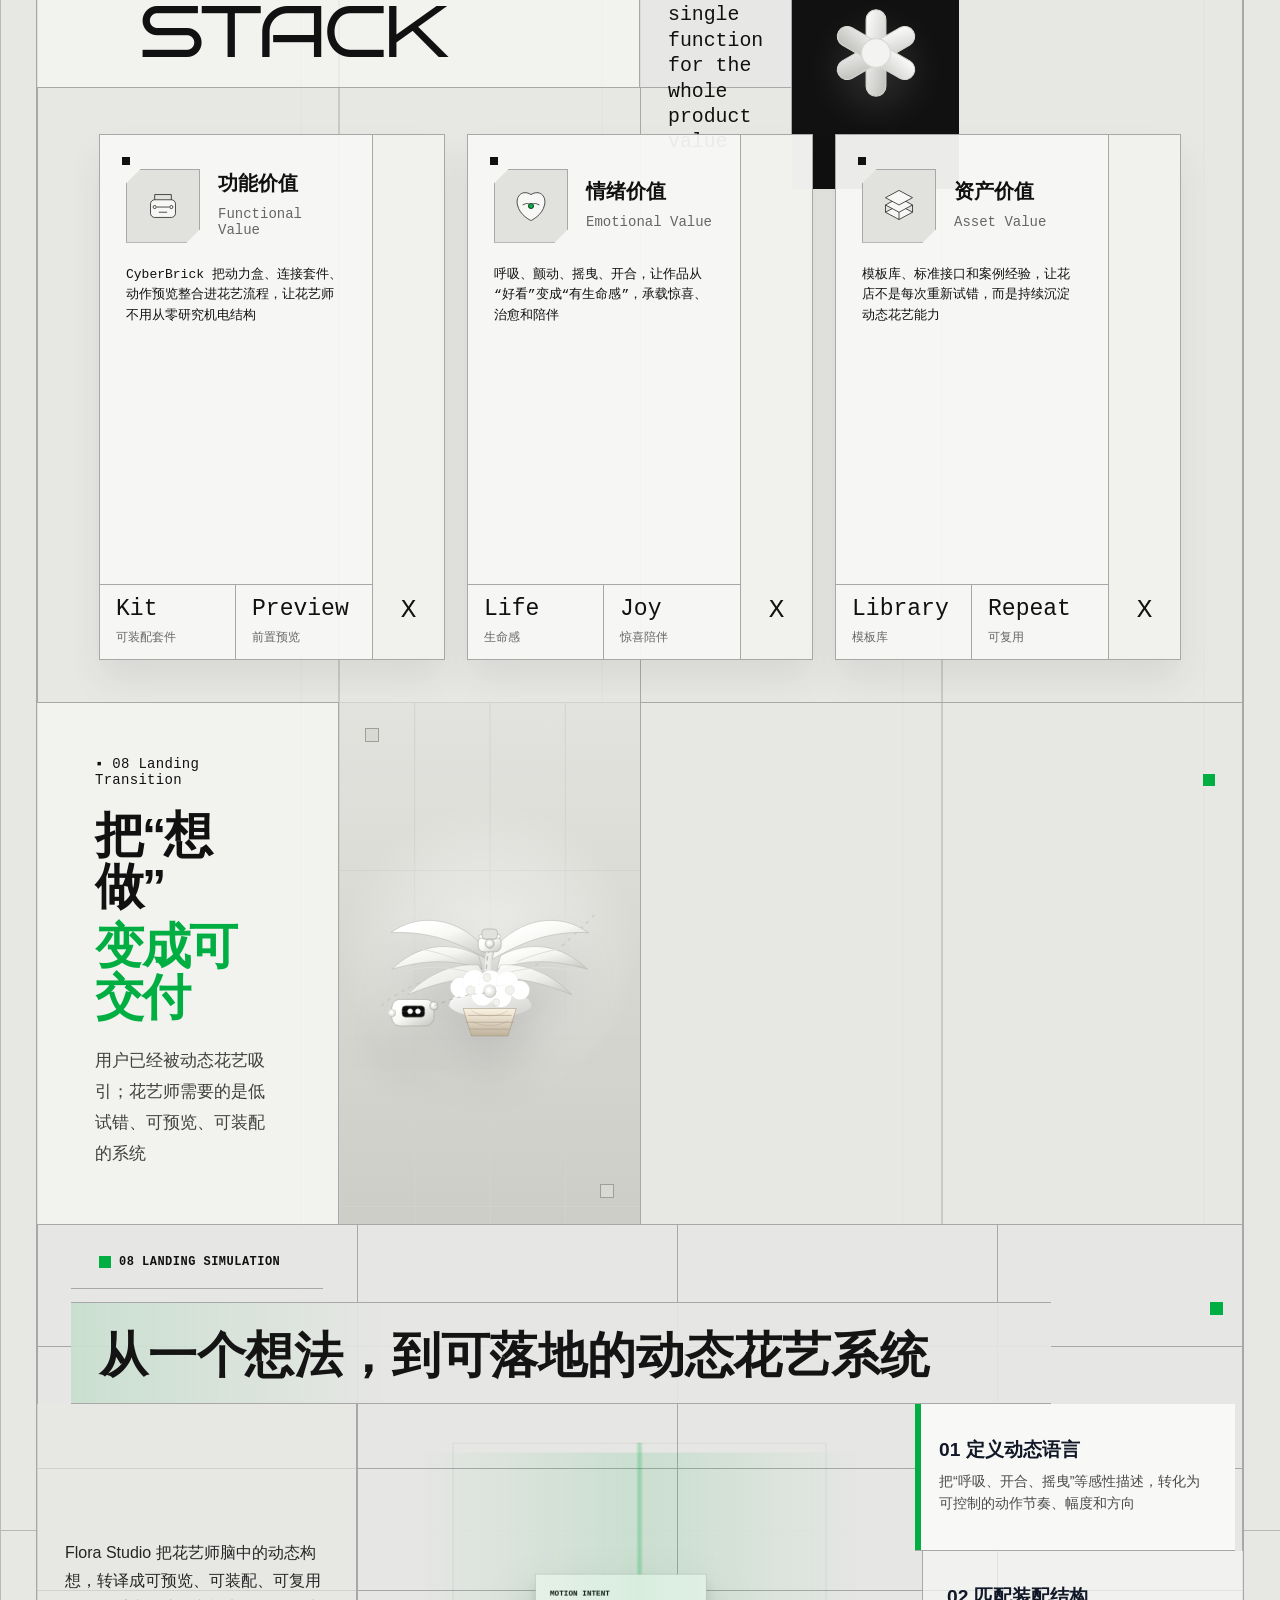
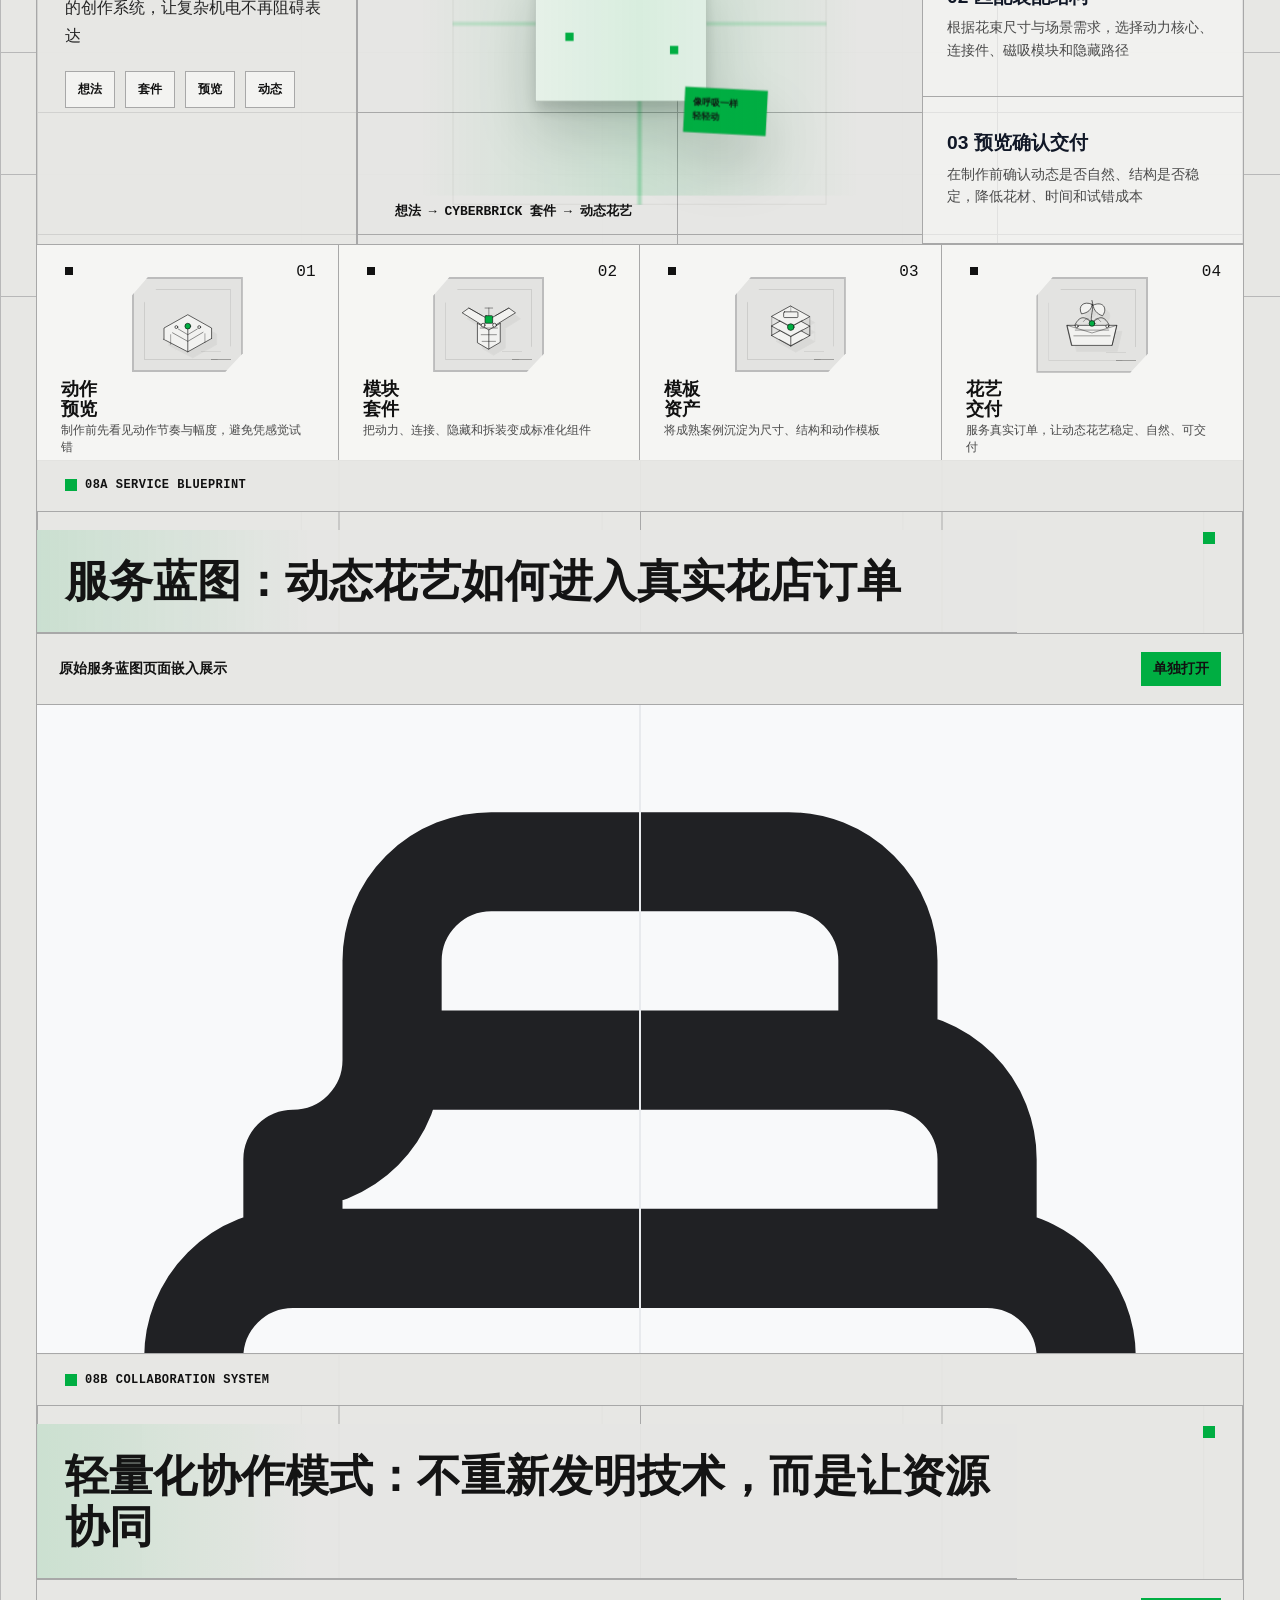
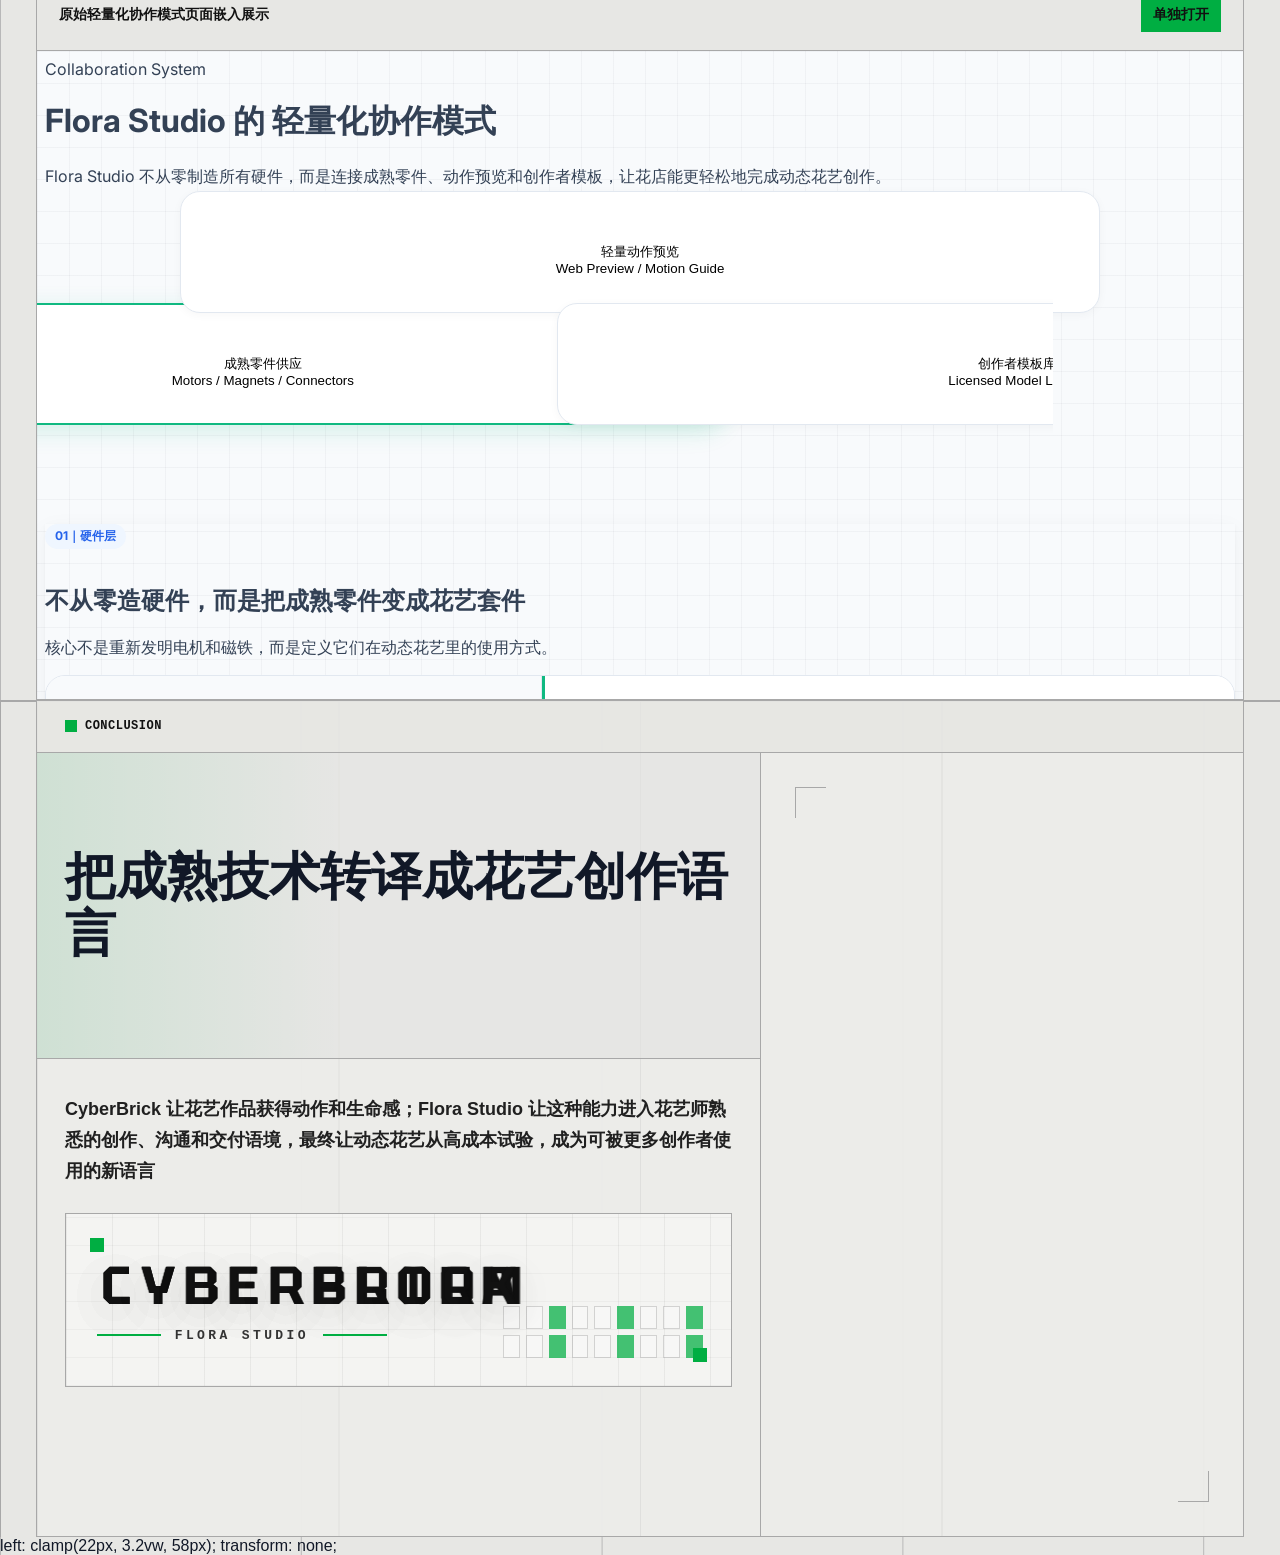
==== commit 9daf099a: "Revert hero marquee pixel cuts" ====
--- a/index.html
+++ b/index.html
@@ -5017,14 +5017,14 @@
       gap: 0;
       font-family: "Tektur", "Arial Black", "Helvetica Neue", Arial, sans-serif;
       font-size: clamp(78px, 10.8vw, 178px);
-      font-weight: 580;
+      font-weight: 600;
       line-height: 0.82;
-      letter-spacing: 0.052em;
+      letter-spacing: 0.045em;
       word-spacing: 0;
       color: #101010;
       text-rendering: geometricPrecision;
       font-synthesis: none;
-      -webkit-text-stroke: 0.004em #101010;
+      -webkit-text-stroke: 0.006em #101010;
       filter: contrast(1.12);
       animation-duration: 96s;
     }
@@ -5032,7 +5032,7 @@
     .labs-marquee-track span {
       display: inline-block;
       position: relative;
-      transform: skewX(-0.8deg) scaleX(1.08);
+      transform: skewX(-0.25deg) scaleX(1.06);
       transform-origin: center;
       margin-right: 0;
       text-shadow: none;
@@ -5047,67 +5047,26 @@
       z-index: 2;
       pointer-events: none;
       background: #e7e7e4;
-      opacity: 1;
+      opacity: 0;
     }
 
     .labs-marquee-track .word::before {
-      top: 0.08em;
-      left: 0.34em;
-      right: auto;
-      width: 0.18em;
-      height: 0.085em;
-      box-shadow:
-        0.72em 0.38em 0 #e7e7e4,
-        1.36em 0.02em 0 #e7e7e4,
-        2.04em 0.39em 0 #e7e7e4,
-        2.88em 0.02em 0 #e7e7e4,
-        3.62em 0.40em 0 #e7e7e4,
-        4.32em 0.02em 0 #e7e7e4,
-        5.08em 0.38em 0 #e7e7e4,
-        5.86em 0.02em 0 #e7e7e4;
-      transform: skewX(-10deg);
+      top: 0.16em;
+      left: 0.06em;
+      right: 0.10em;
+      height: 0.045em;
+      clip-path: polygon(0 0, 38% 0, 38% 100%, 50% 100%, 50% 0, 100% 0, 100% 100%, 63% 100%, 63% 0, 53% 0, 53% 100%, 0 100%);
+      transform: skewX(-14deg);
     }
 
     .labs-marquee-track .word::after {
-      top: 0.26em;
-      left: 0.58em;
-      right: auto;
-      width: 0.105em;
-      height: 0.23em;
-      box-shadow:
-        0.98em -0.18em 0 #e7e7e4,
-        1.78em 0.20em 0 #e7e7e4,
-        2.58em -0.17em 0 #e7e7e4,
-        3.38em 0.19em 0 #e7e7e4,
-        4.18em -0.17em 0 #e7e7e4,
-        4.98em 0.20em 0 #e7e7e4,
-        5.78em -0.17em 0 #e7e7e4;
-      transform: skewX(7deg);
+      display: none;
     }
 
     .labs-marquee-track .word {
-      --notch: 0.052em;
+      --notch: 0.045em;
       margin-right: 0.72em;
-      clip-path: polygon(
-        var(--notch) 0,
-        20% 0,
-        20% 8%,
-        30% 8%,
-        30% 0,
-        100% 0,
-        calc(100% - var(--notch)) 16%,
-        100% 16%,
-        100% 84%,
-        calc(100% - var(--notch)) 84%,
-        100% 100%,
-        66% 100%,
-        66% 92%,
-        56% 92%,
-        56% 100%,
-        0 100%,
-        0 82%,
-        var(--notch) 82%
-      );
+      clip-path: polygon(var(--notch) 0, 100% 0, calc(100% - var(--notch)) 18%, 100% 18%, 100% 100%, 0 100%, 0 82%, var(--notch) 82%);
     }
 
     .labs-marquee-track .sep {
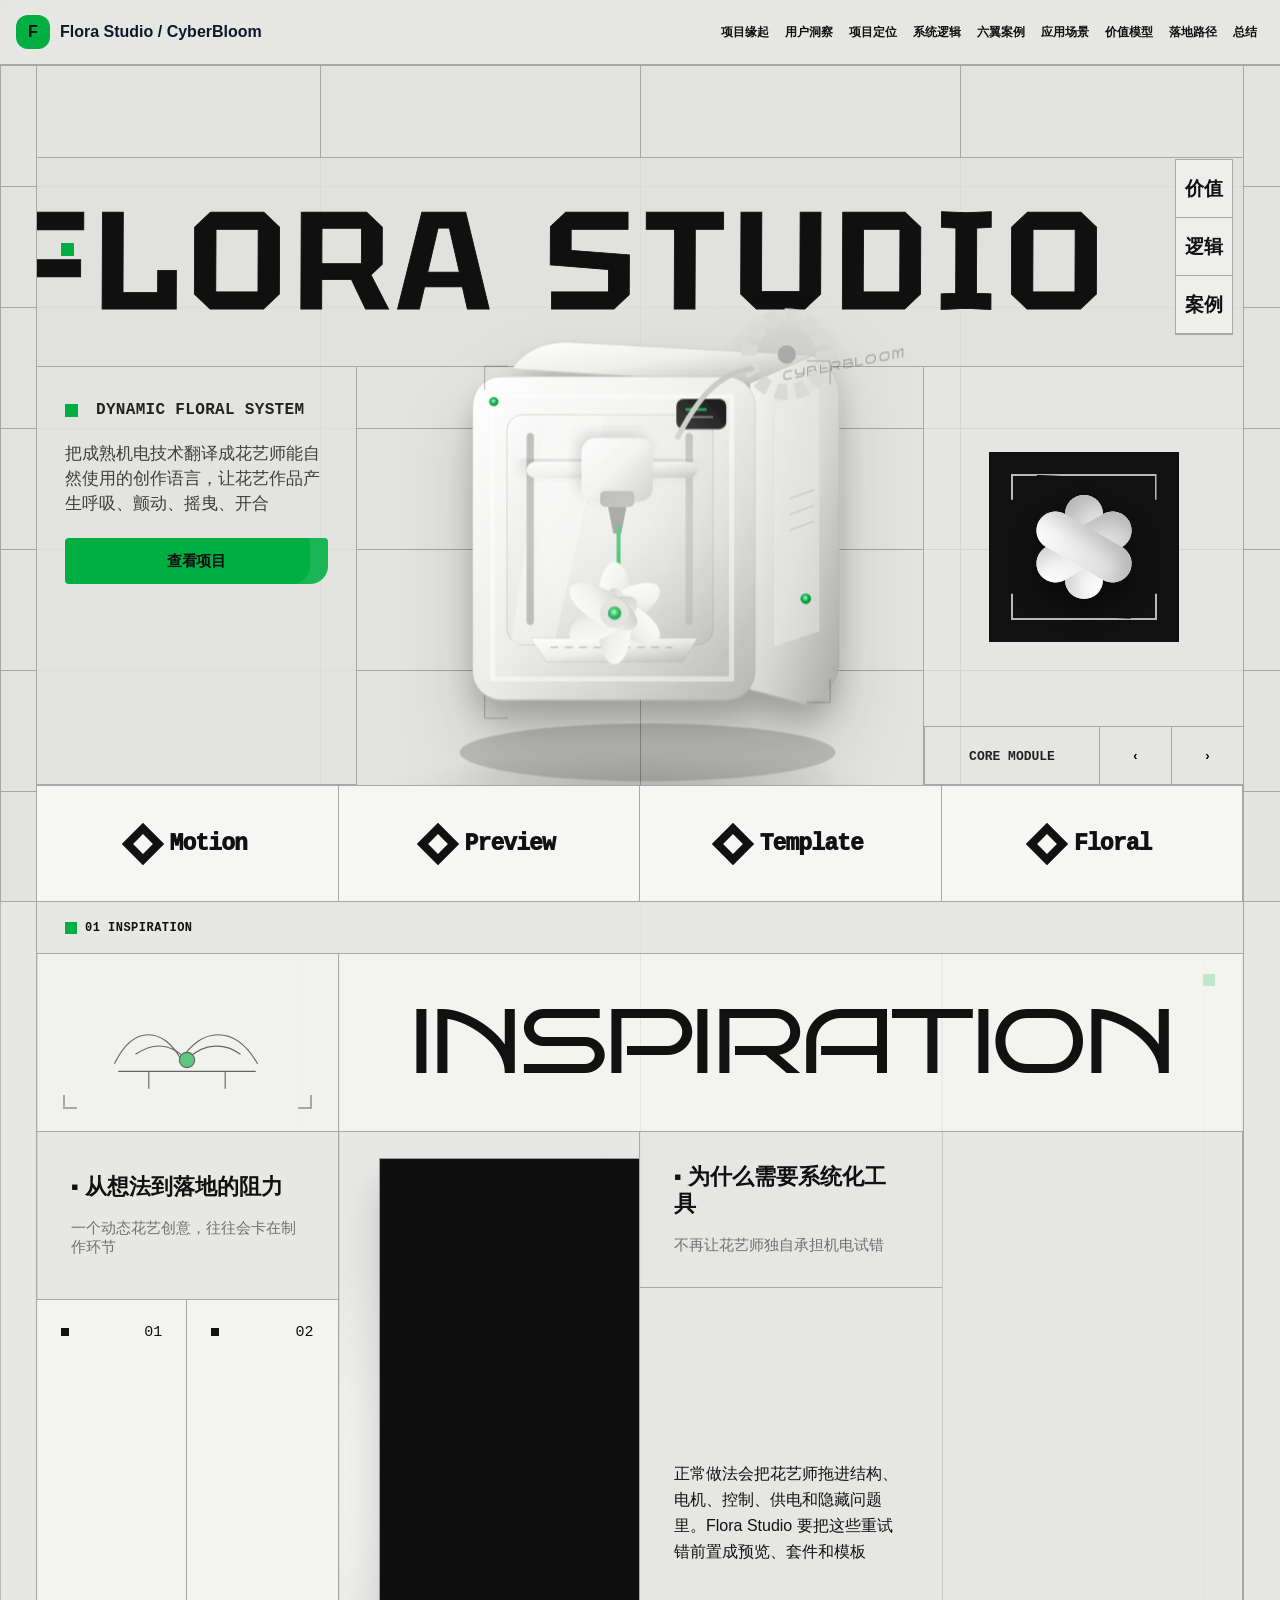
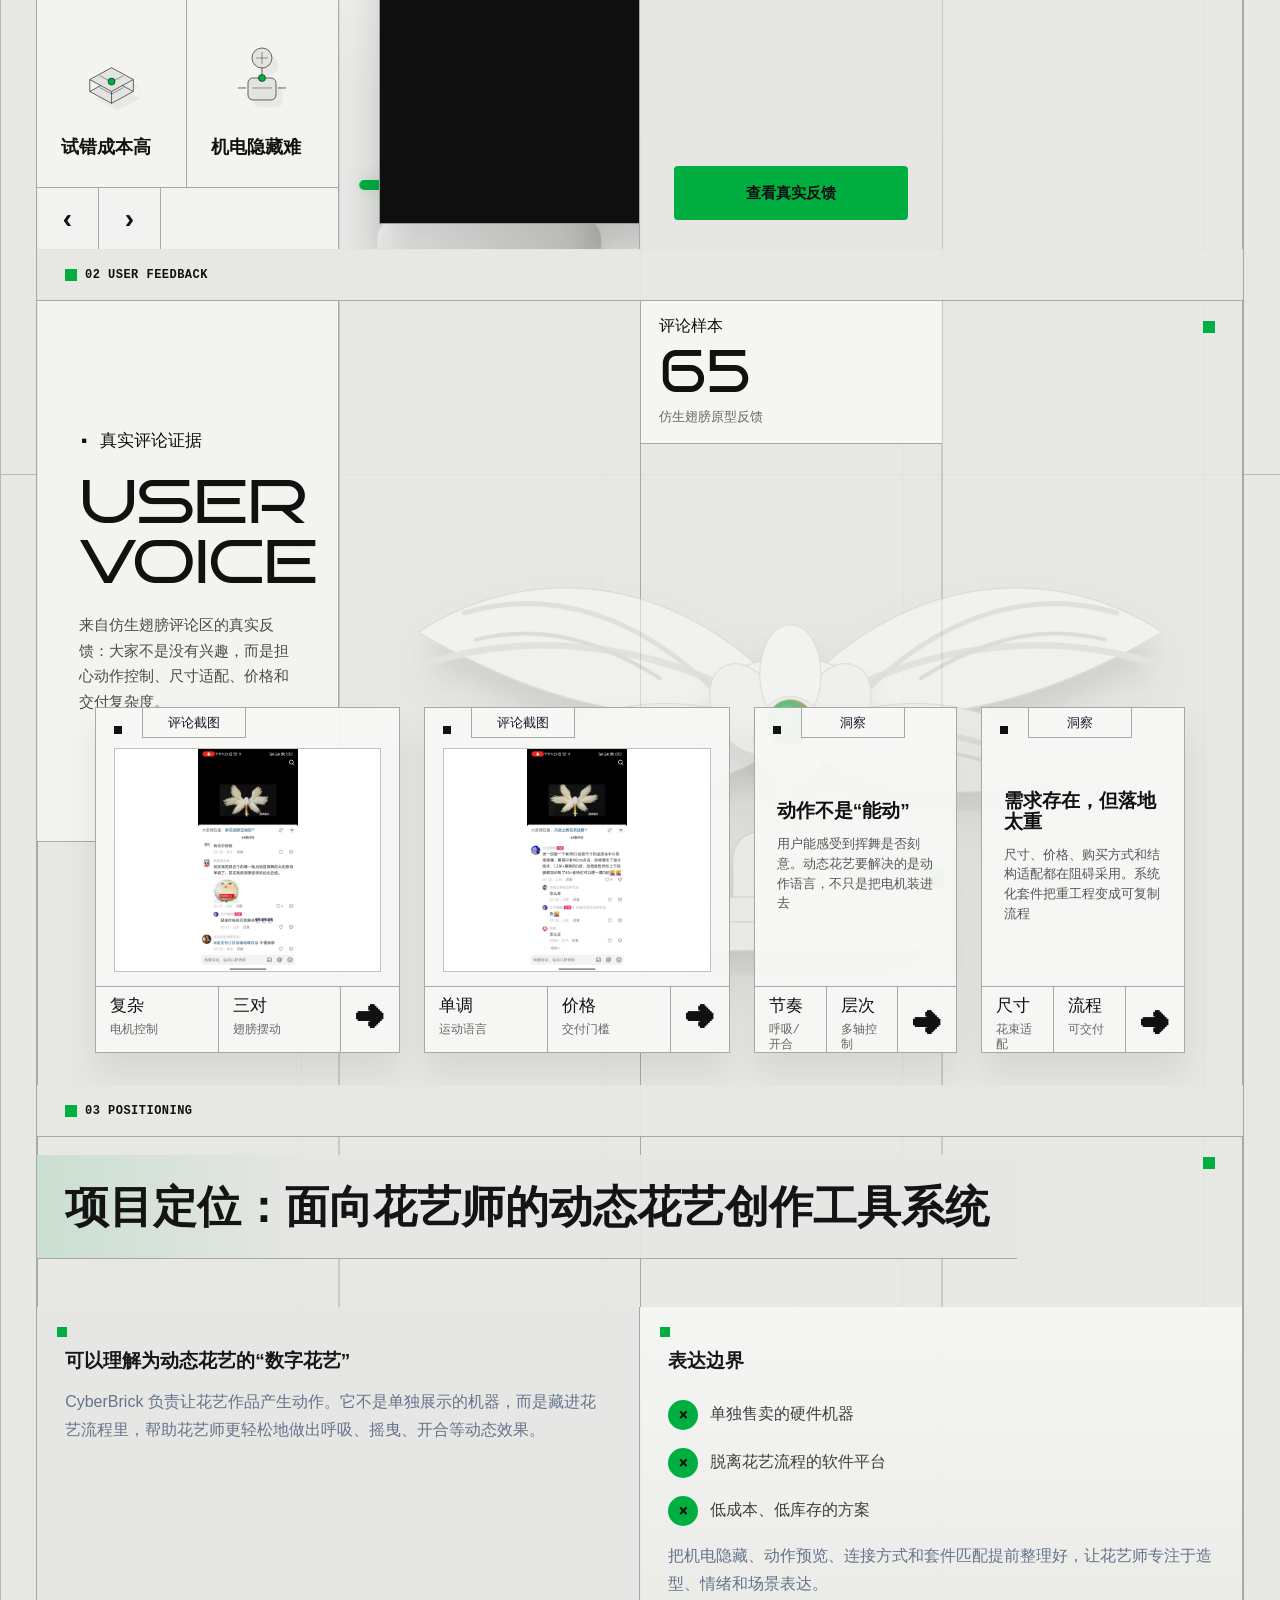
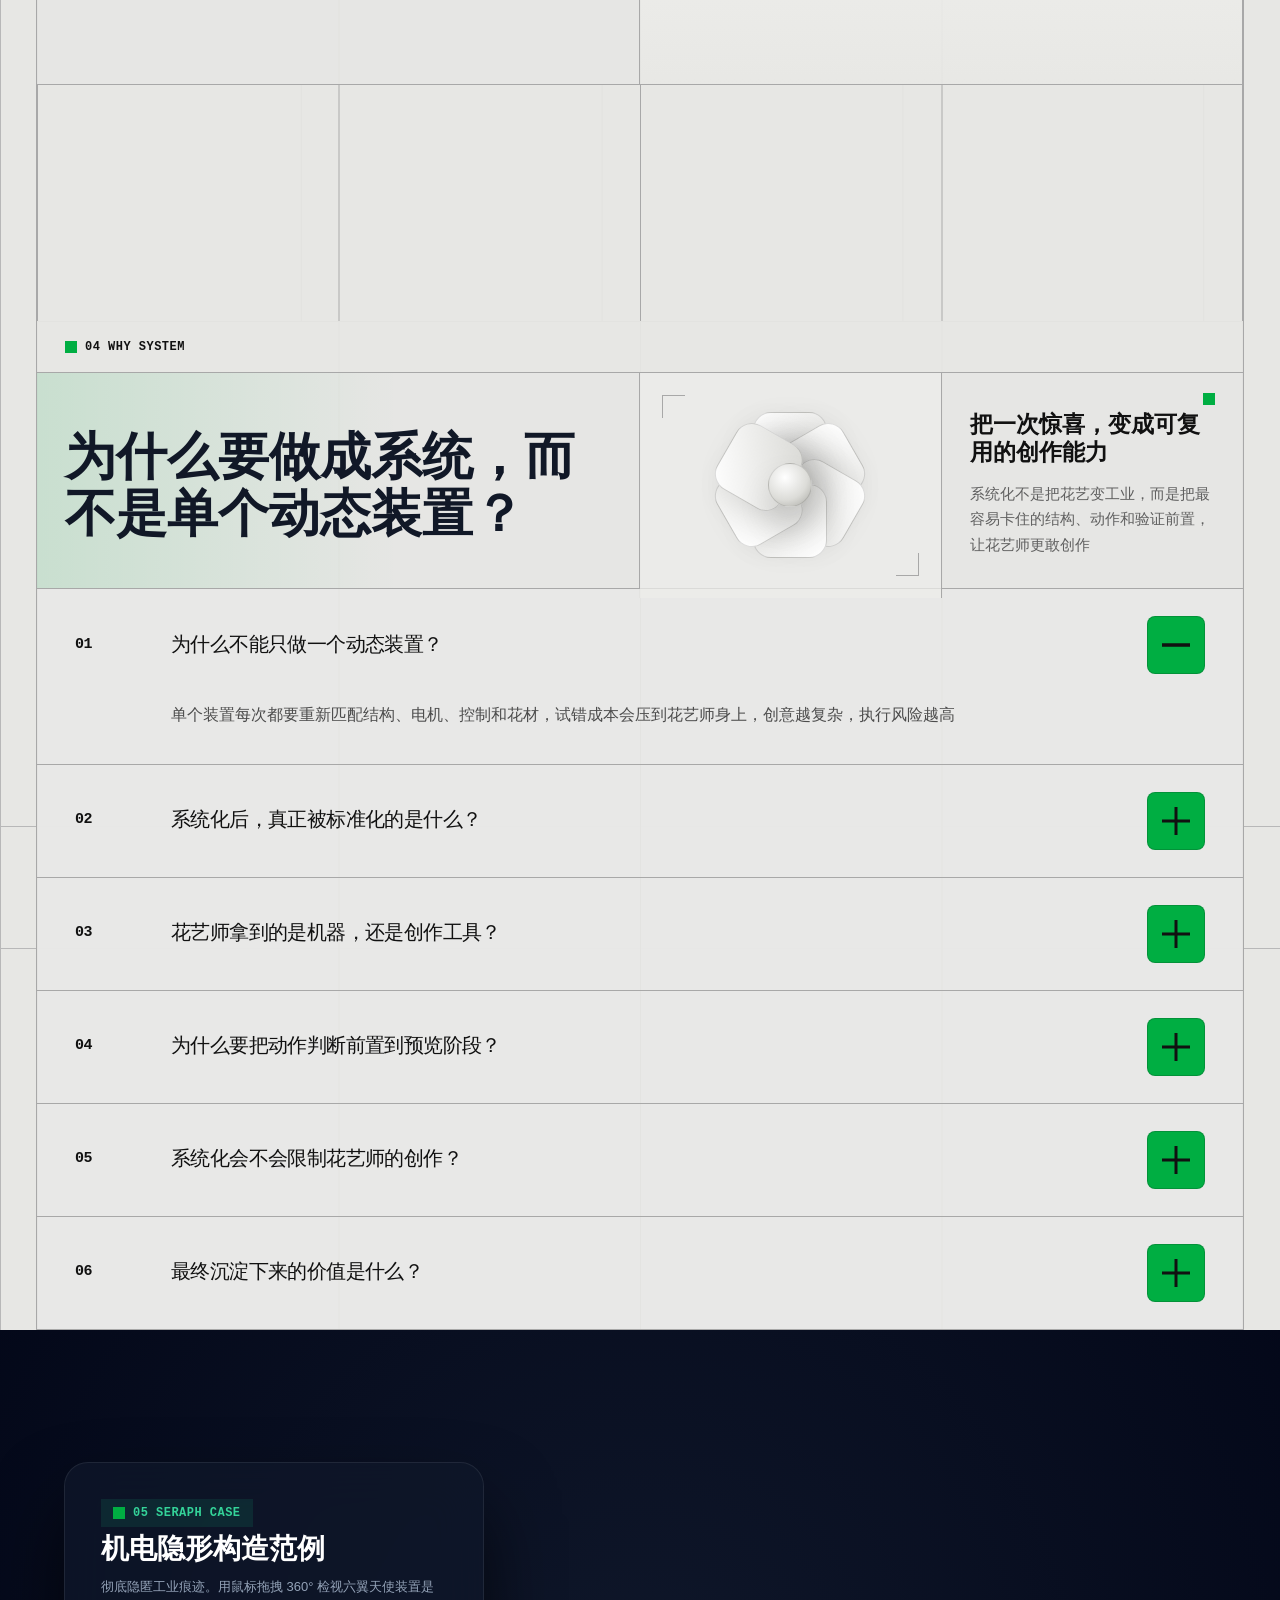
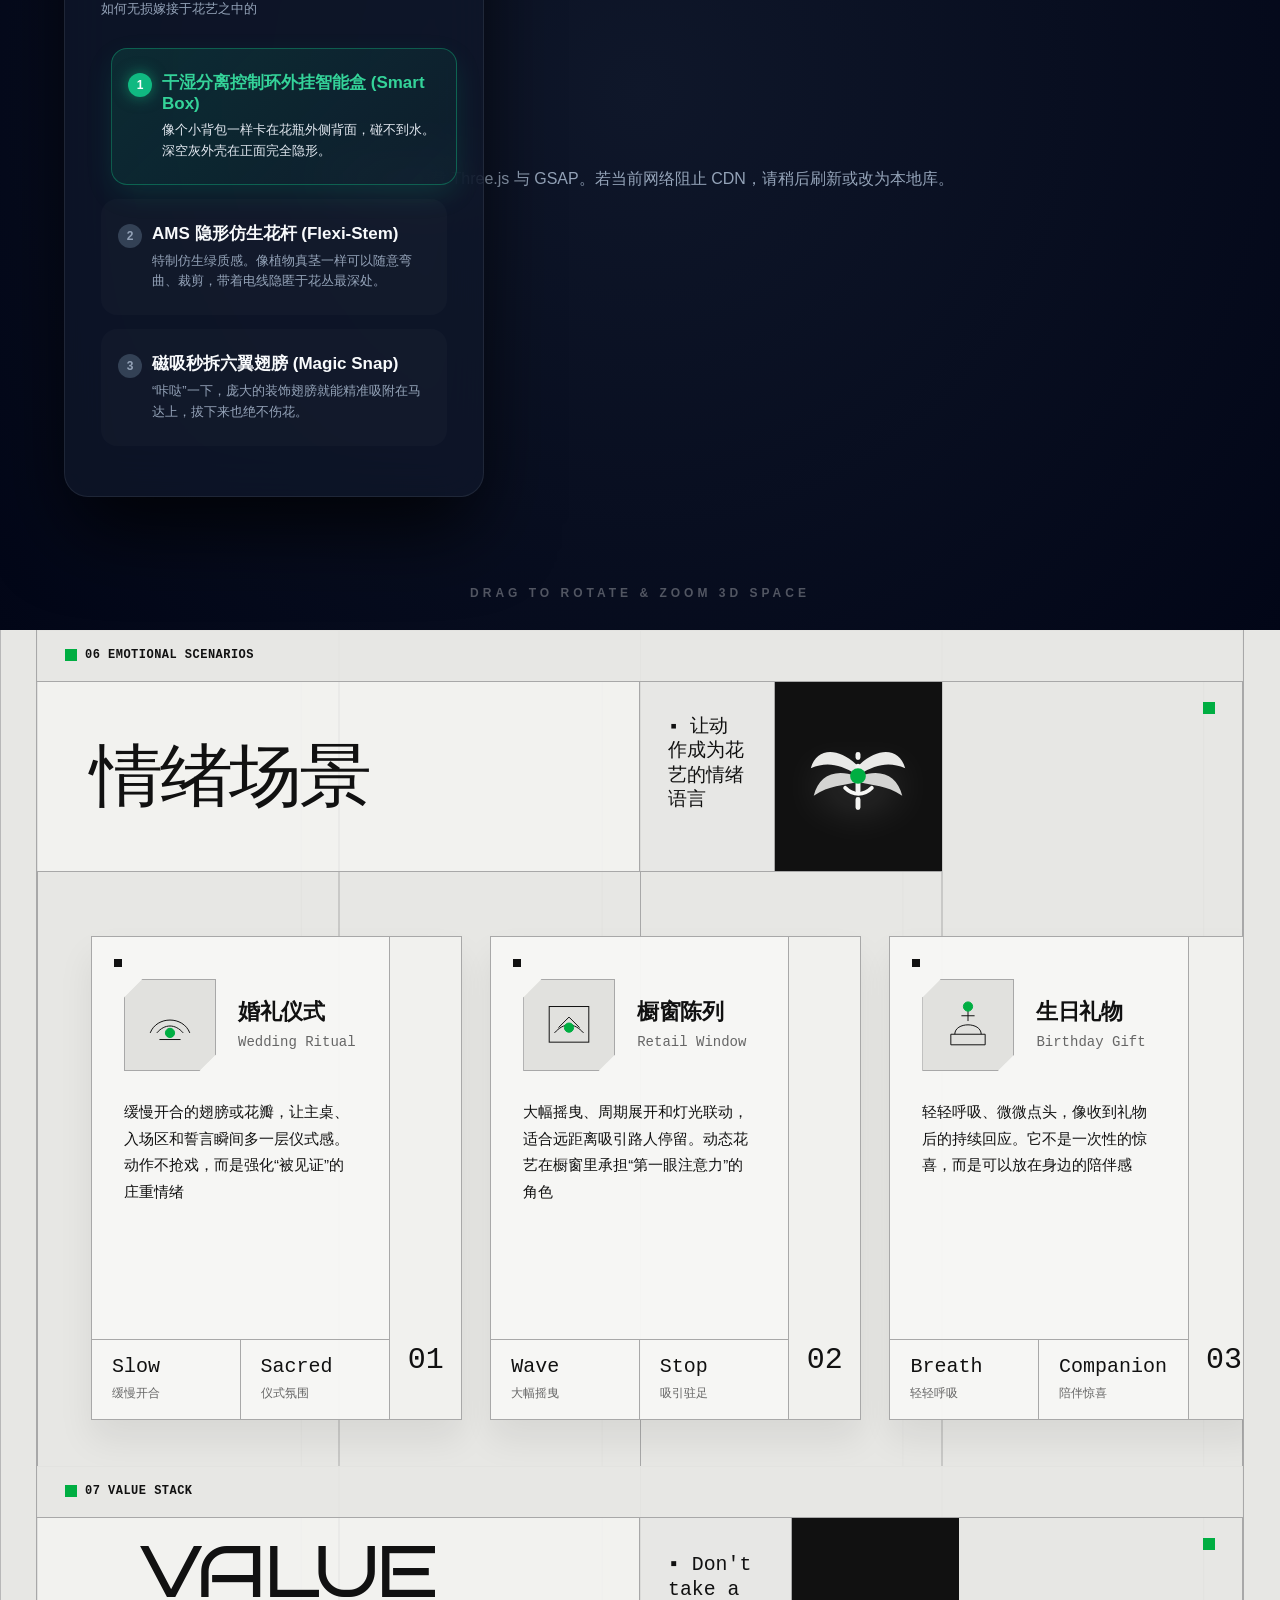
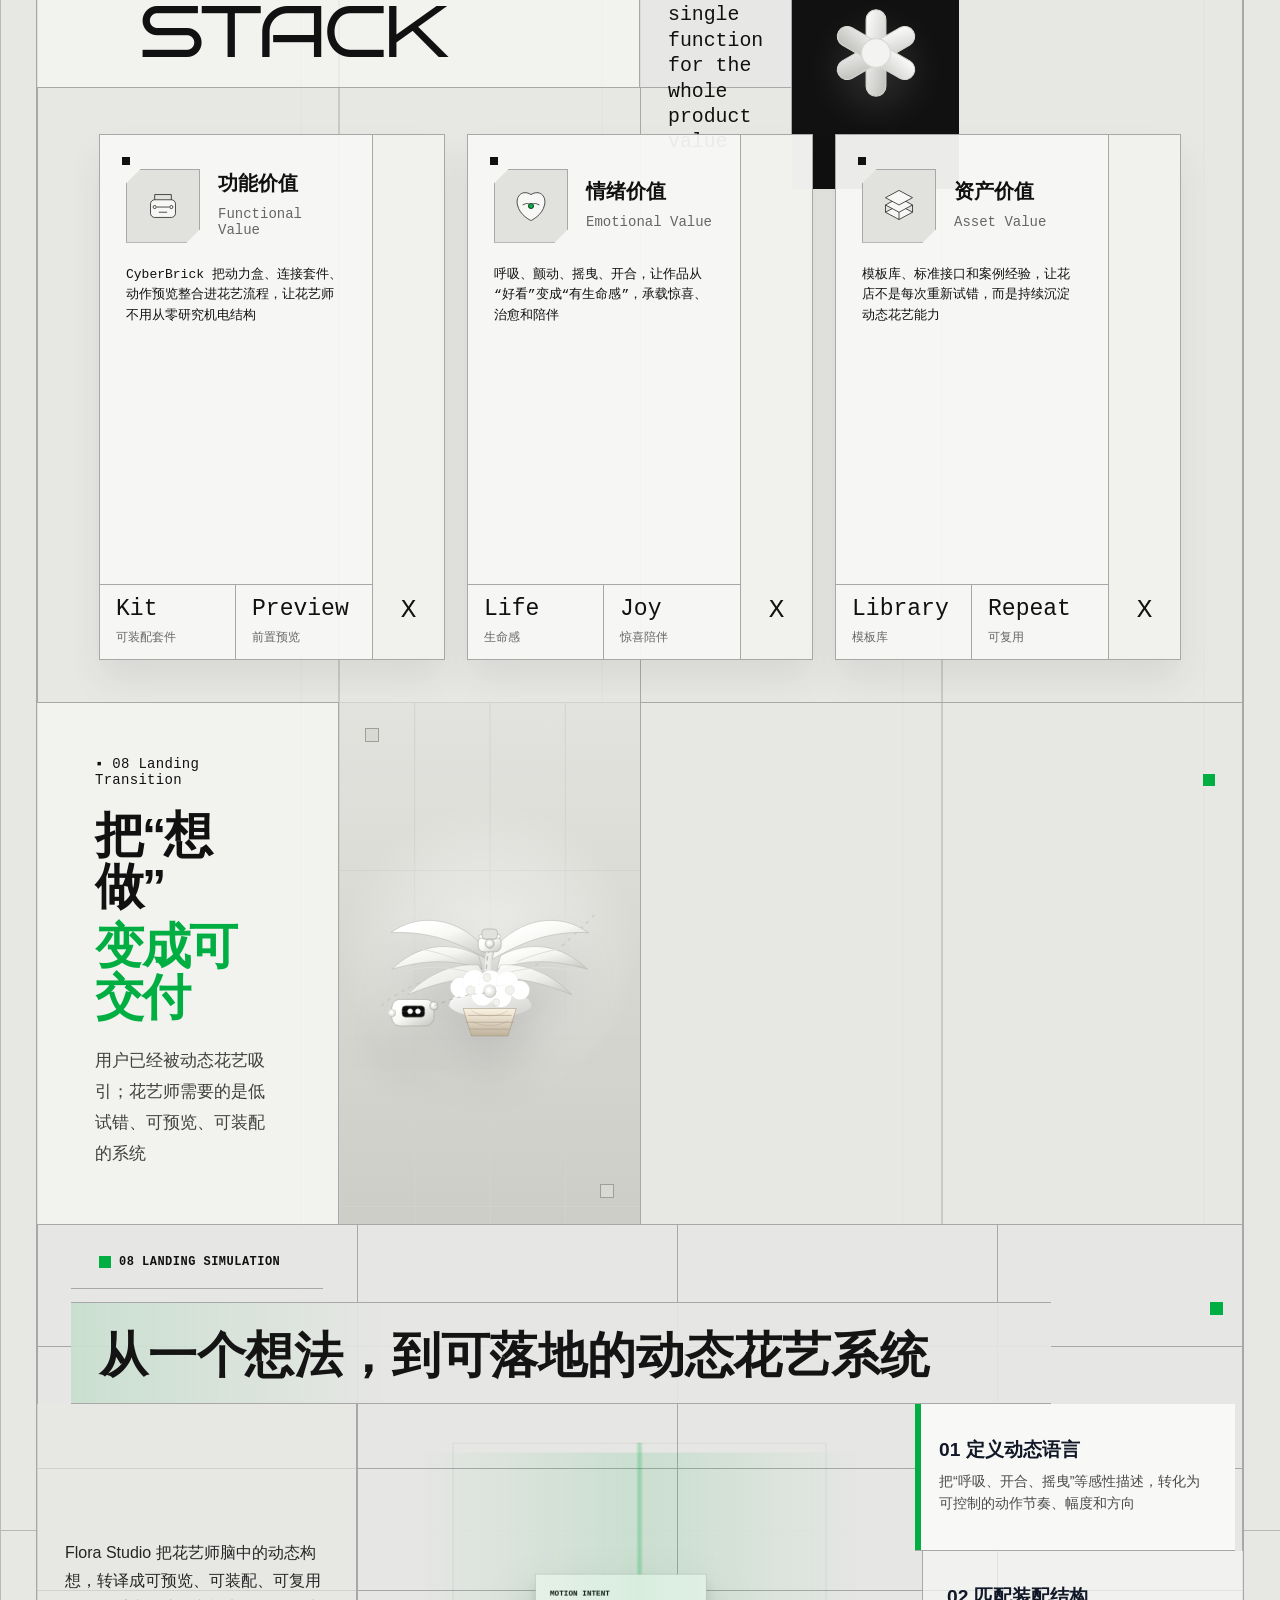
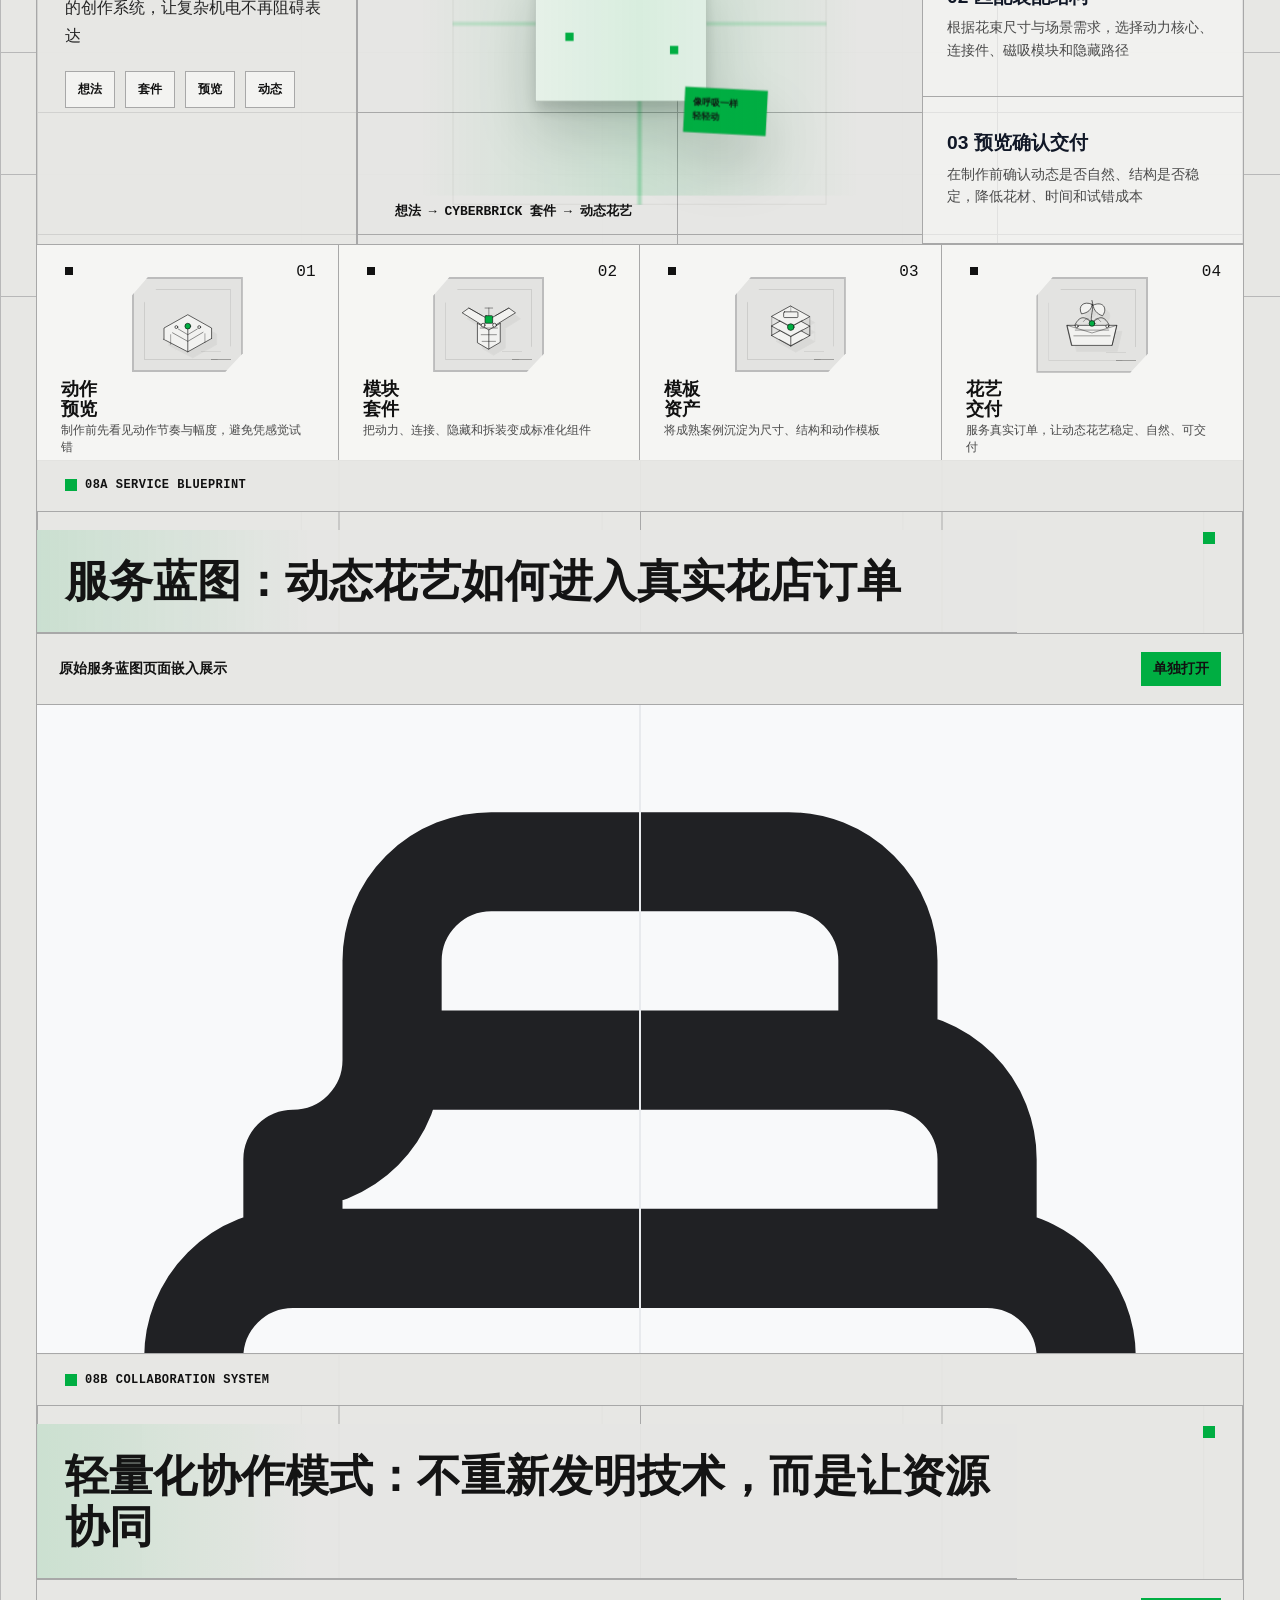
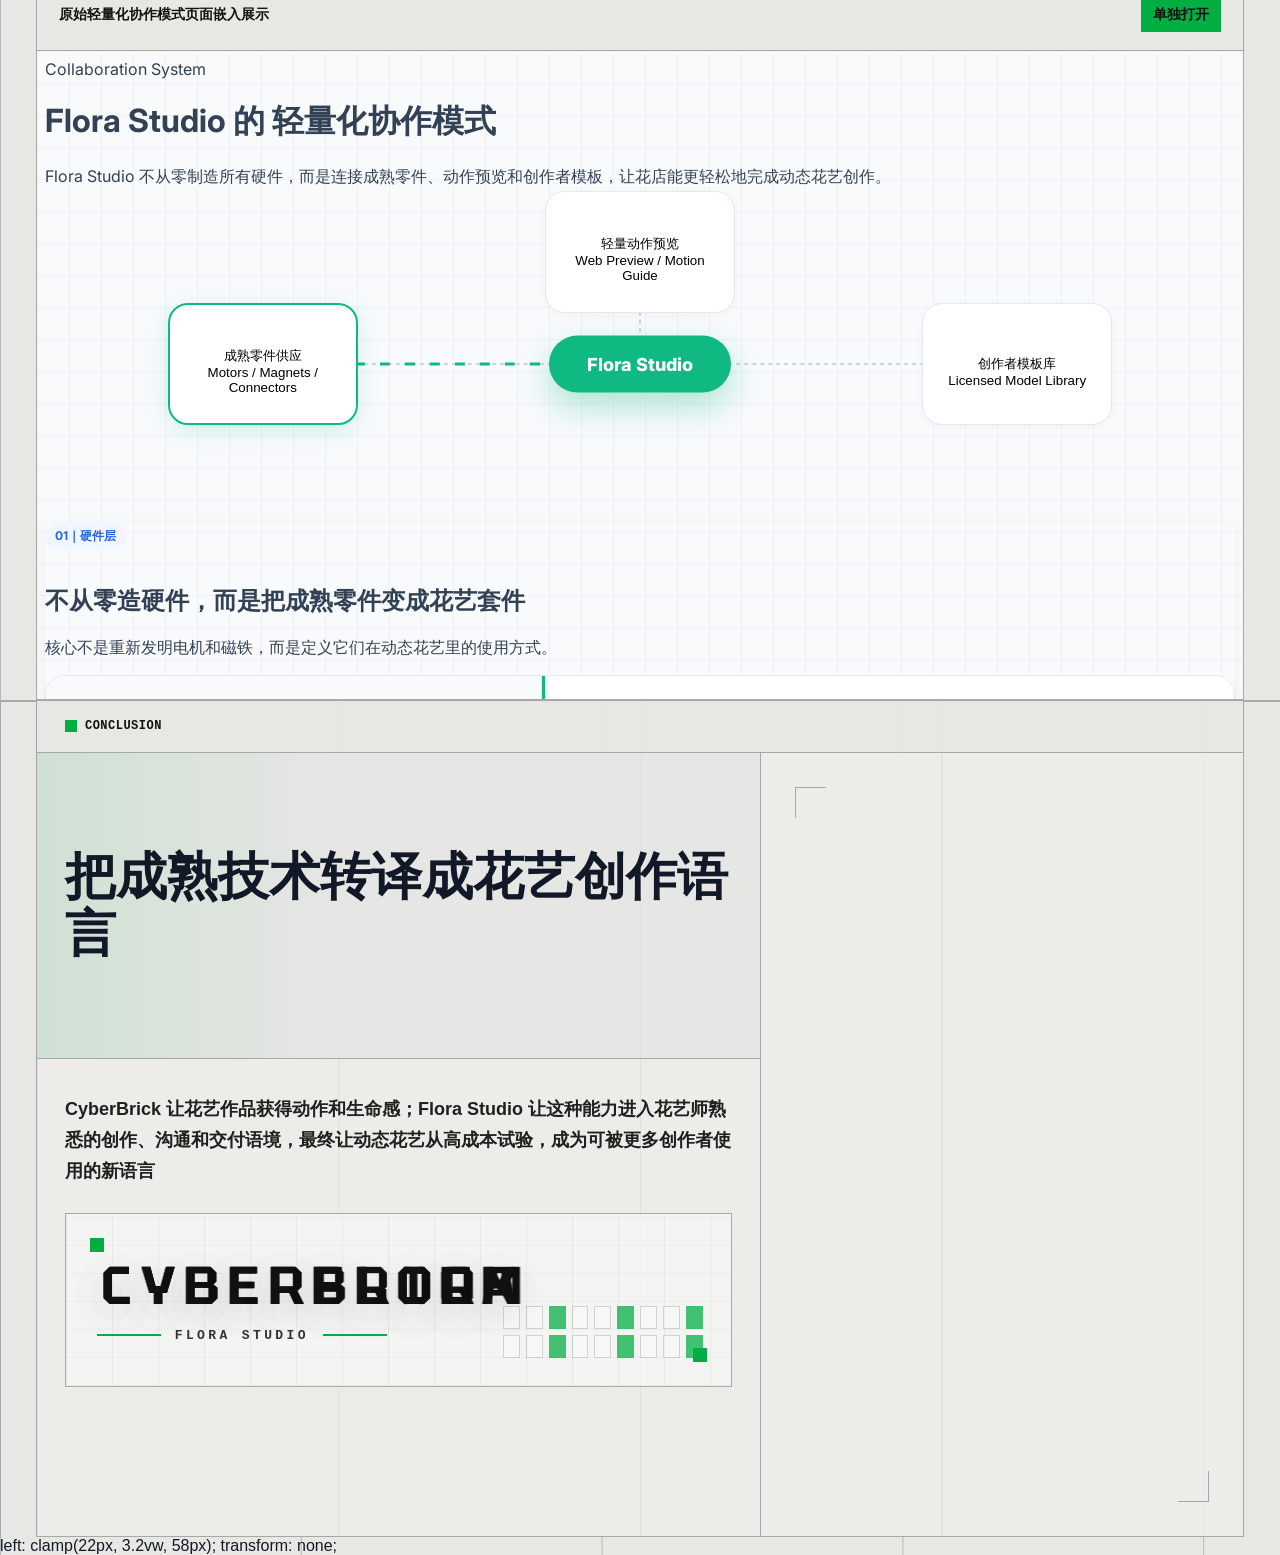
==== commit 0ff261b9: "Update positioning copy" ====
--- a/index.html
+++ b/index.html
@@ -7300,20 +7300,21 @@
     <div class="kicker">03 Positioning</div>
     <h2>项目定位：面向花艺师的动态花艺创作工具系统</h2>
     <div class="grid-2">
-      <div class="card green">
-        <h3>CyberBrick 可以理解为动态花艺的“数字花泥”</h3>
-        <p class="muted" style="margin-top:16px;">传统花泥负责固定花材；CyberBrick 负责给花艺作品加入动作和生命感。它不是单独被炫耀的机器，而是嵌入花艺流程、服务花艺表达的工具</p>
-      </div>
-      <div class="card">
-        <h3>表达边界</h3>
-        <div class="bullet-list">
-          <div class="bullet"><span class="dot">×</span><span>不要讲成纯硬件产品</span></div>
-          <div class="bullet"><span class="dot">×</span><span>不要讲成纯软件平台</span></div>
-          <div class="bullet"><span class="dot">×</span><span>不要强调零成本、零库存、工业级仿真或平台变现</span></div>
-        </div>
-      </div>
-    </div>
-  </section>
+      <div class="card green">
+        <h3>可以理解为动态花艺的“数字花艺”</h3>
+        <p class="muted" style="margin-top:16px;">CyberBrick 负责让花艺作品产生动作。它不是单独展示的机器，而是藏进花艺流程里，帮助花艺师更轻松地做出呼吸、摇曳、开合等动态效果。</p>
+      </div>
+      <div class="card">
+        <h3>表达边界</h3>
+        <div class="bullet-list">
+          <div class="bullet"><span class="dot">×</span><span>单独售卖的硬件机器</span></div>
+          <div class="bullet"><span class="dot">×</span><span>脱离花艺流程的软件平台</span></div>
+          <div class="bullet"><span class="dot">×</span><span>低成本、低库存的方案</span></div>
+        </div>
+        <p class="muted" style="margin-top:16px;">把机电隐藏、动作预览、连接方式和套件匹配提前整理好，让花艺师专注于造型、情绪和场景表达。</p>
+      </div>
+    </div>
+  </section>
 
   <section class="section why-system-faq" id="why-system">
     <div class="kicker">04 Why System</div>
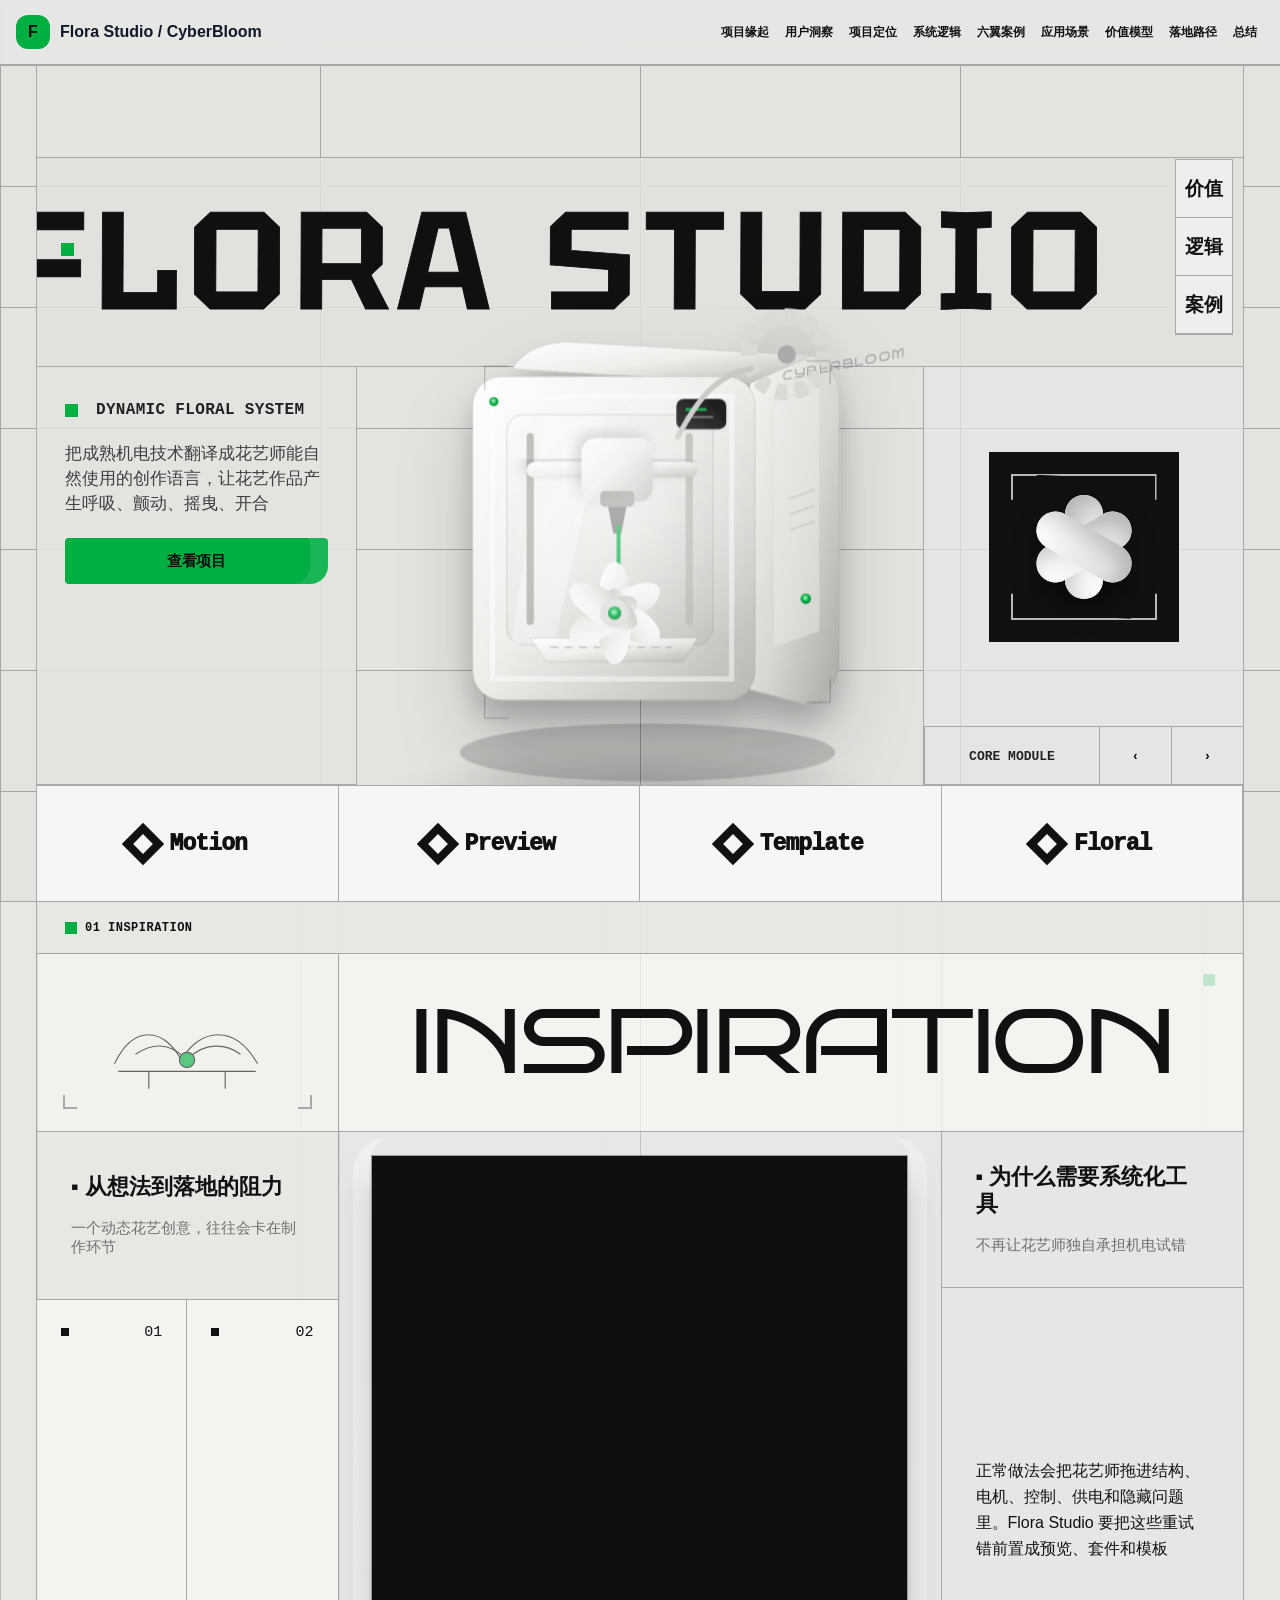
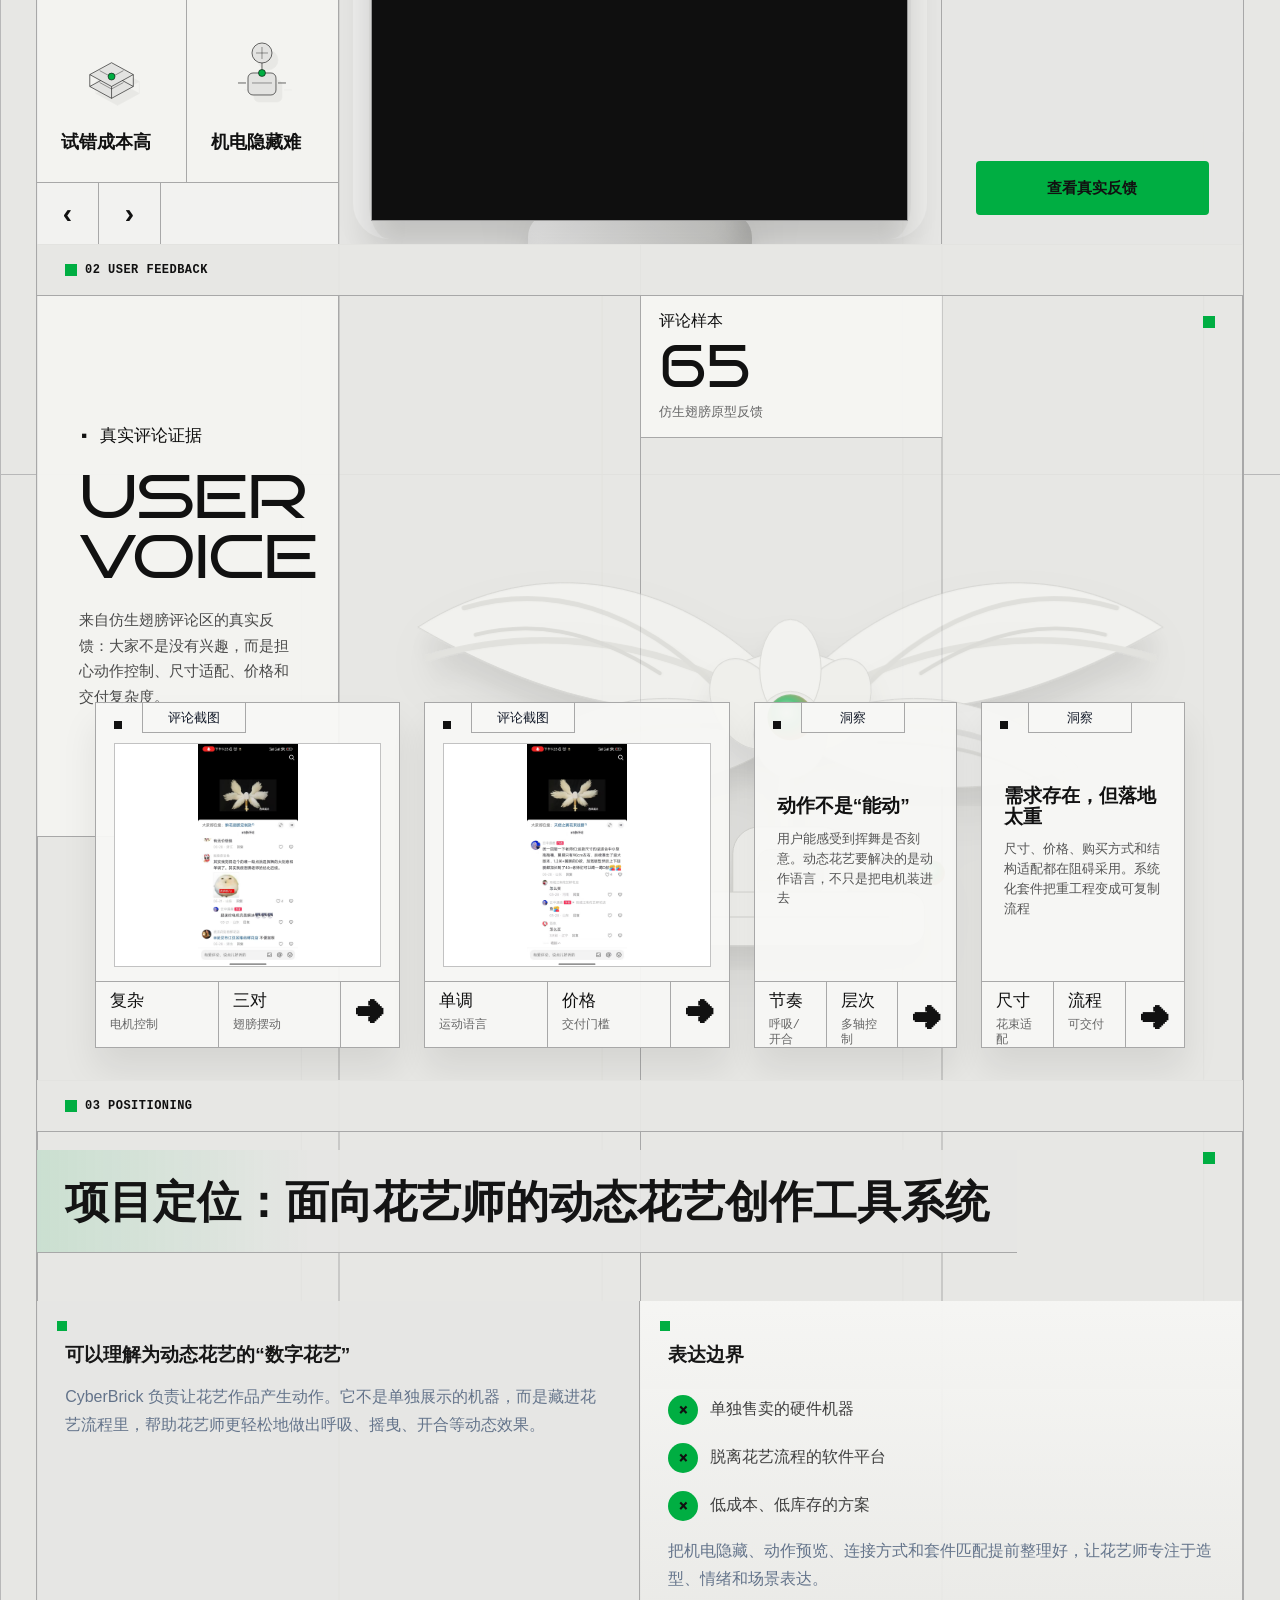
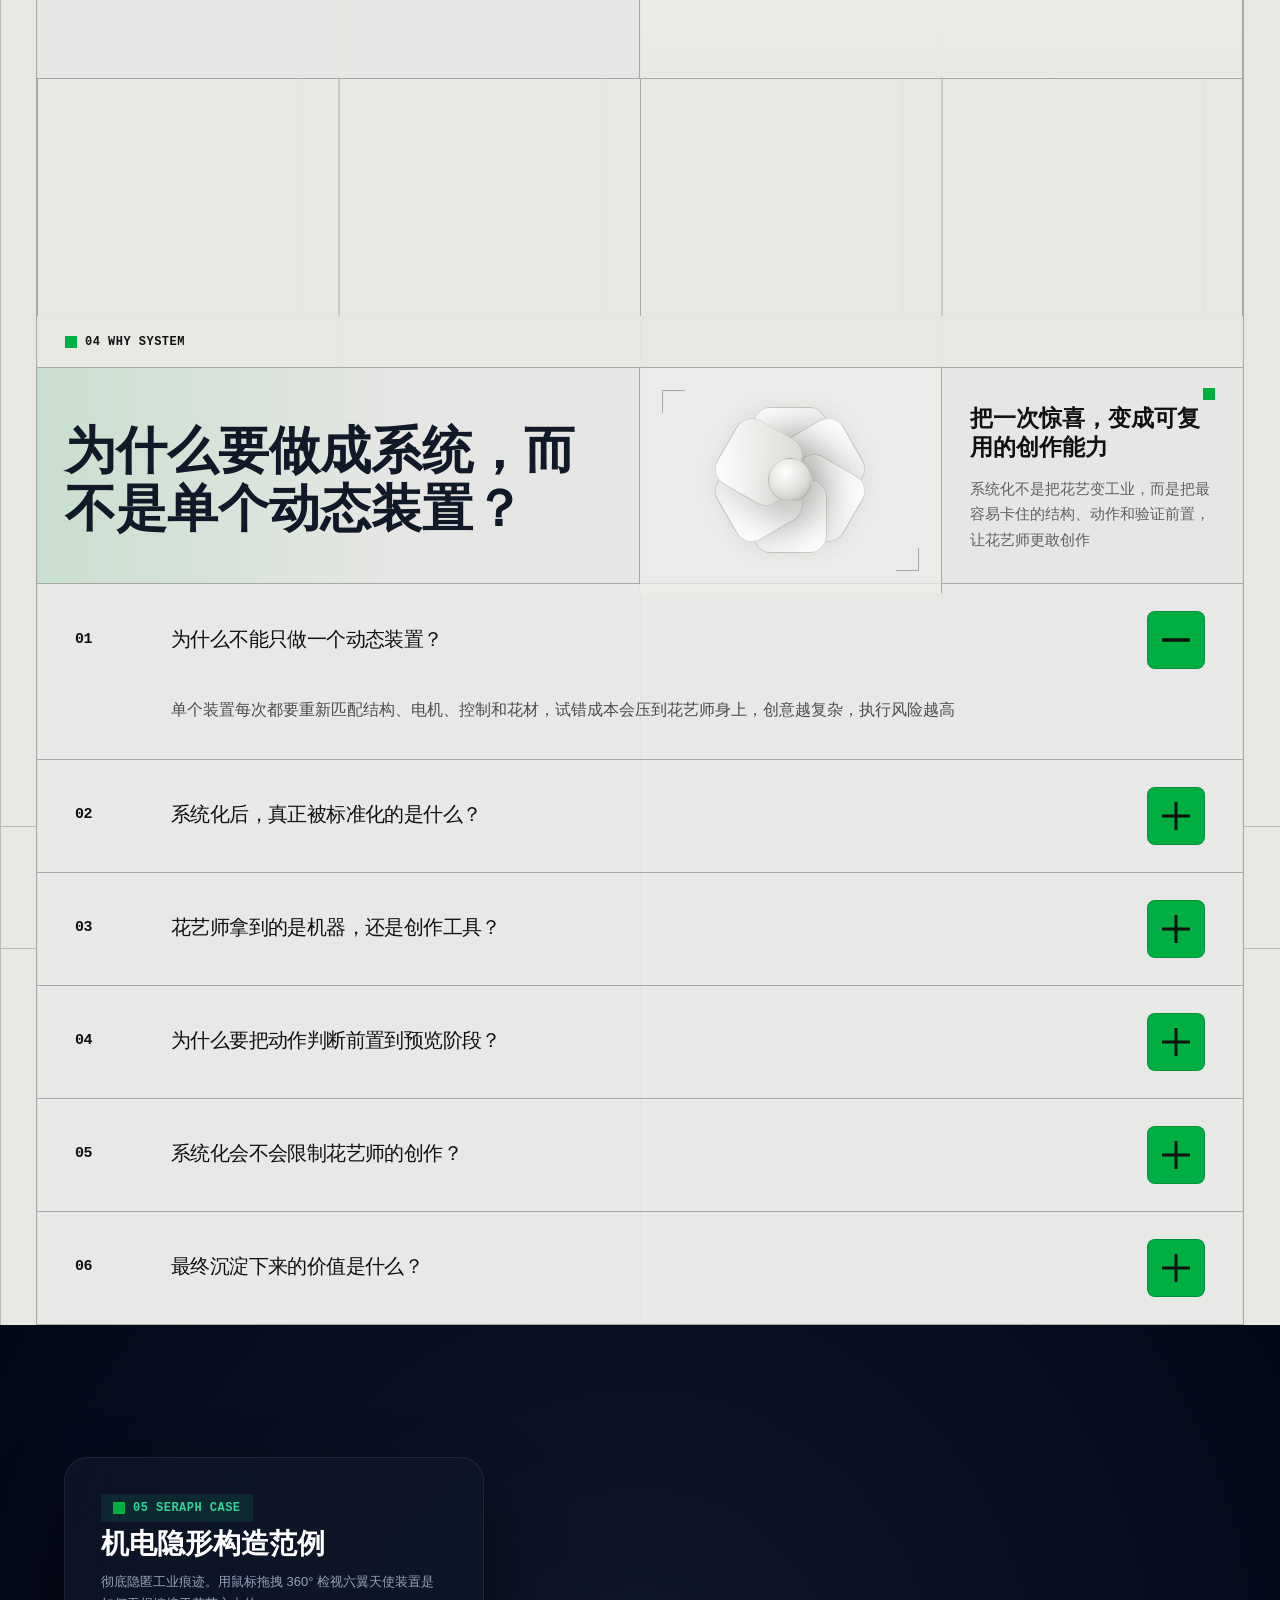
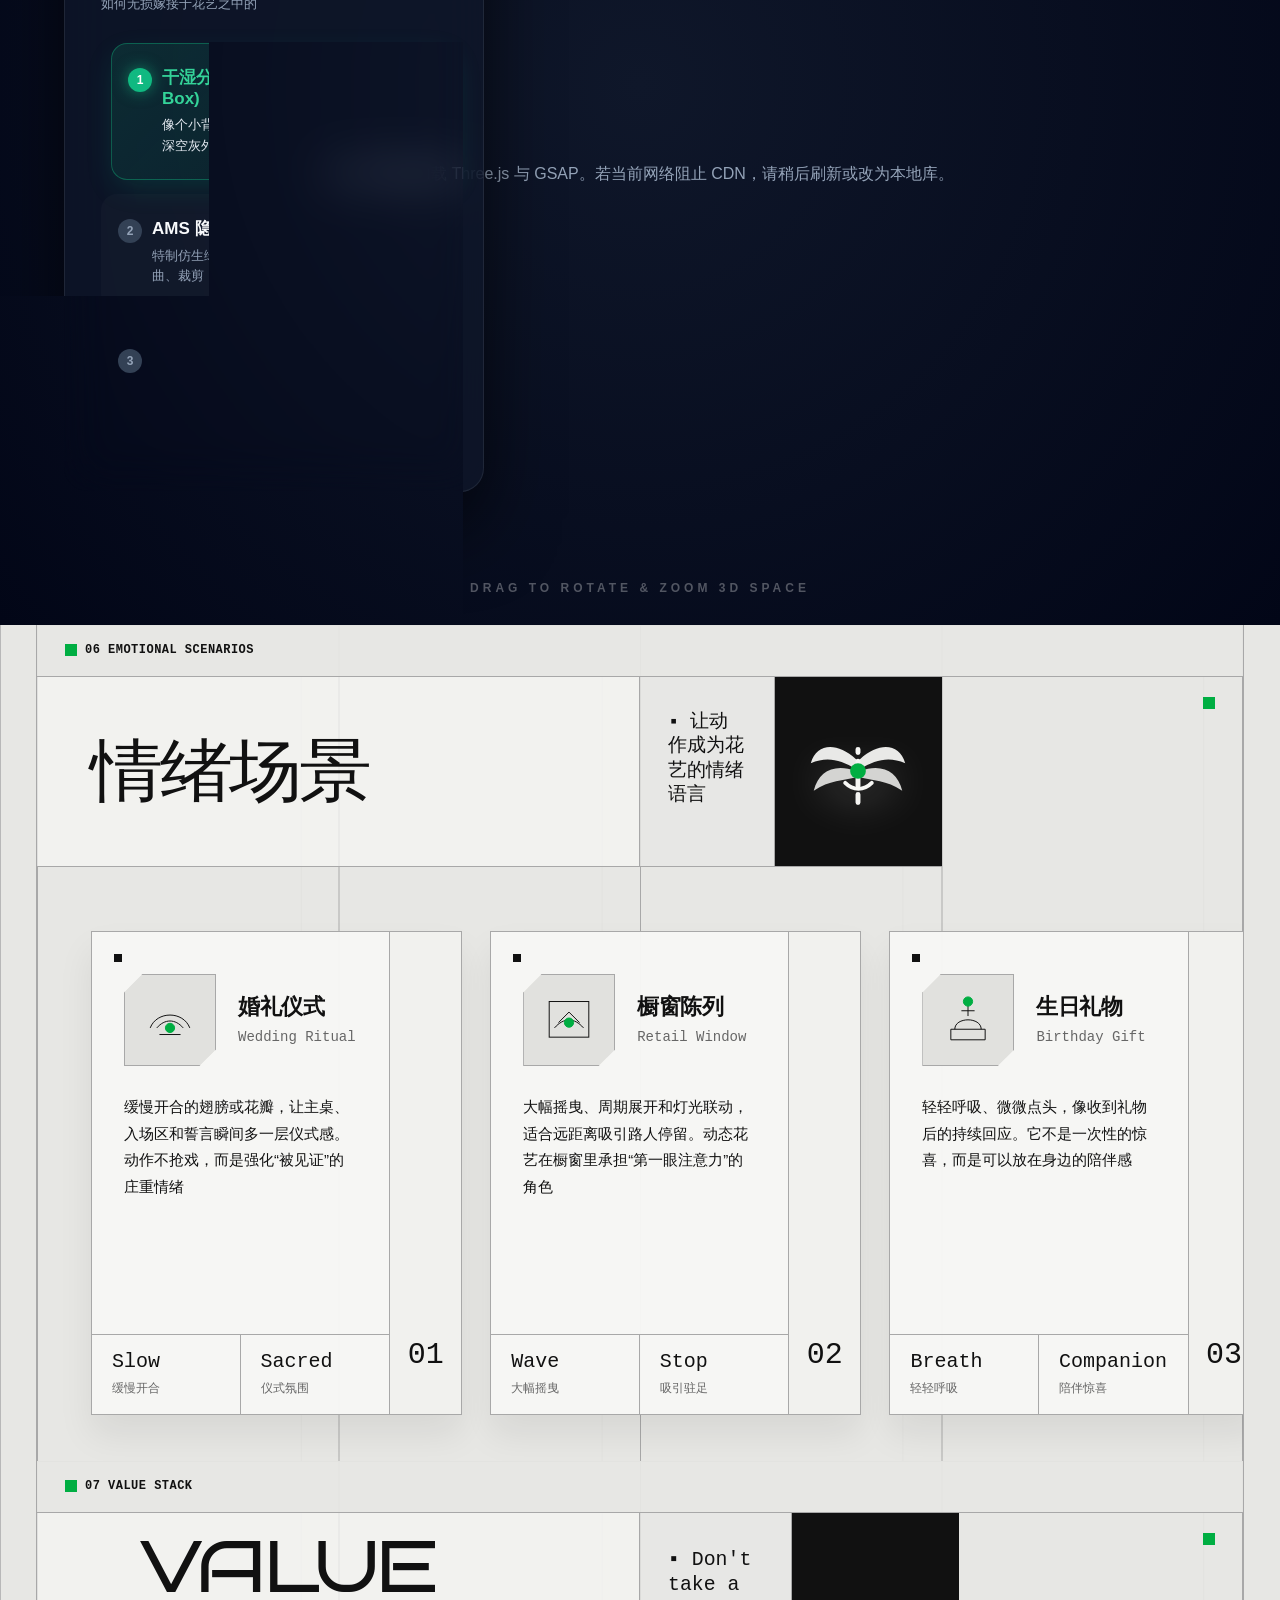
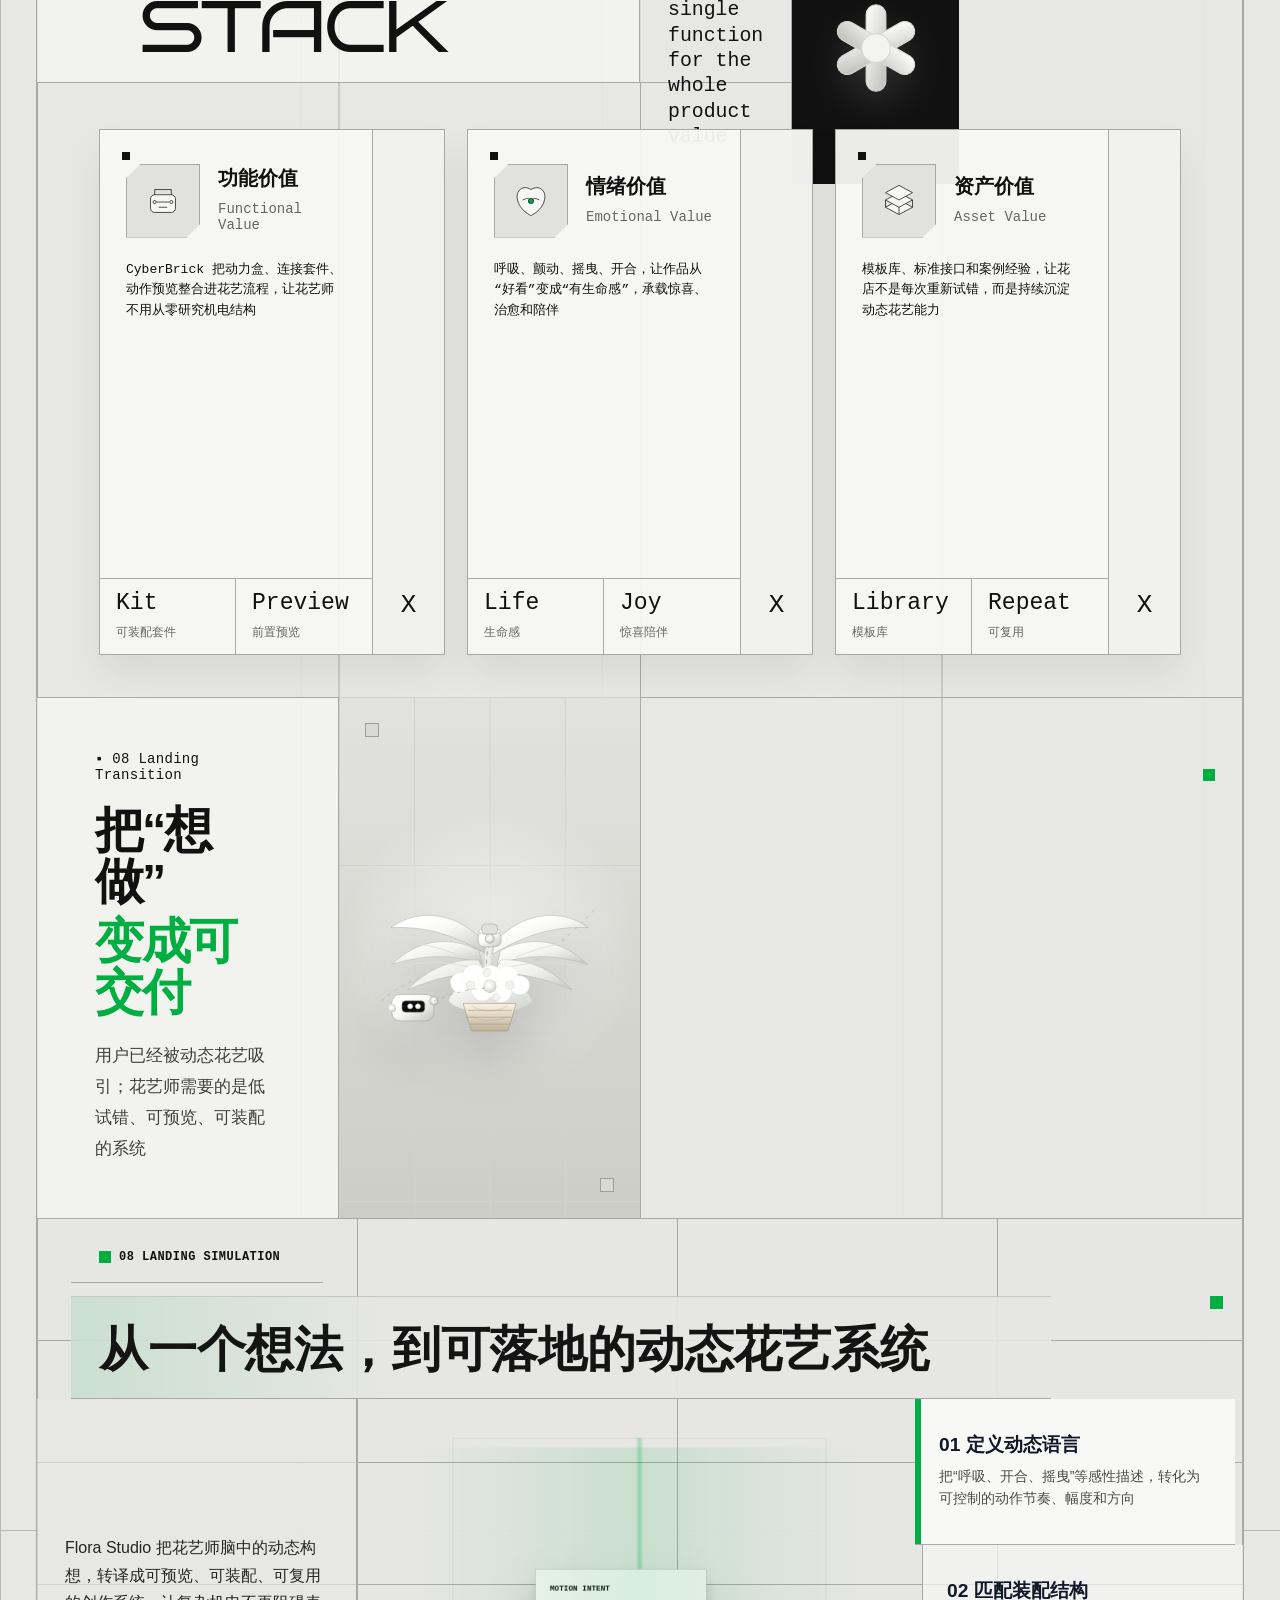
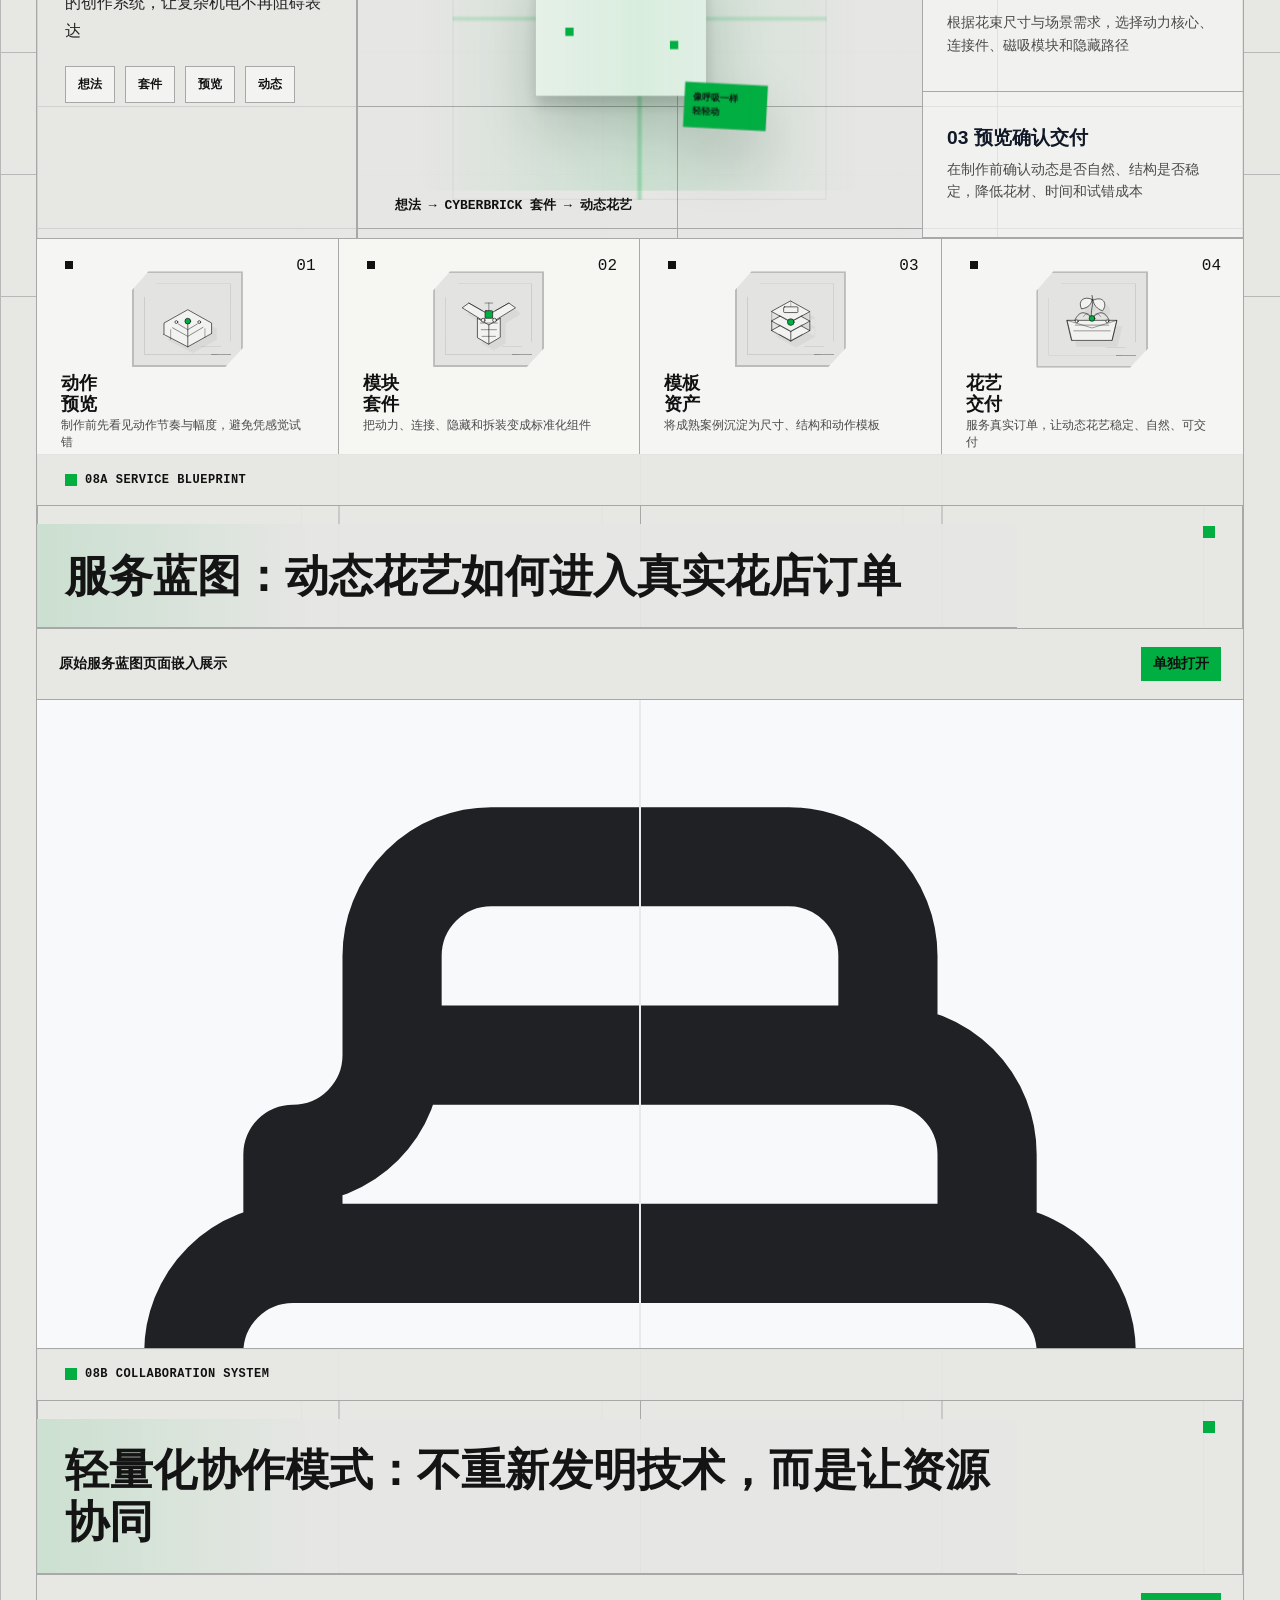
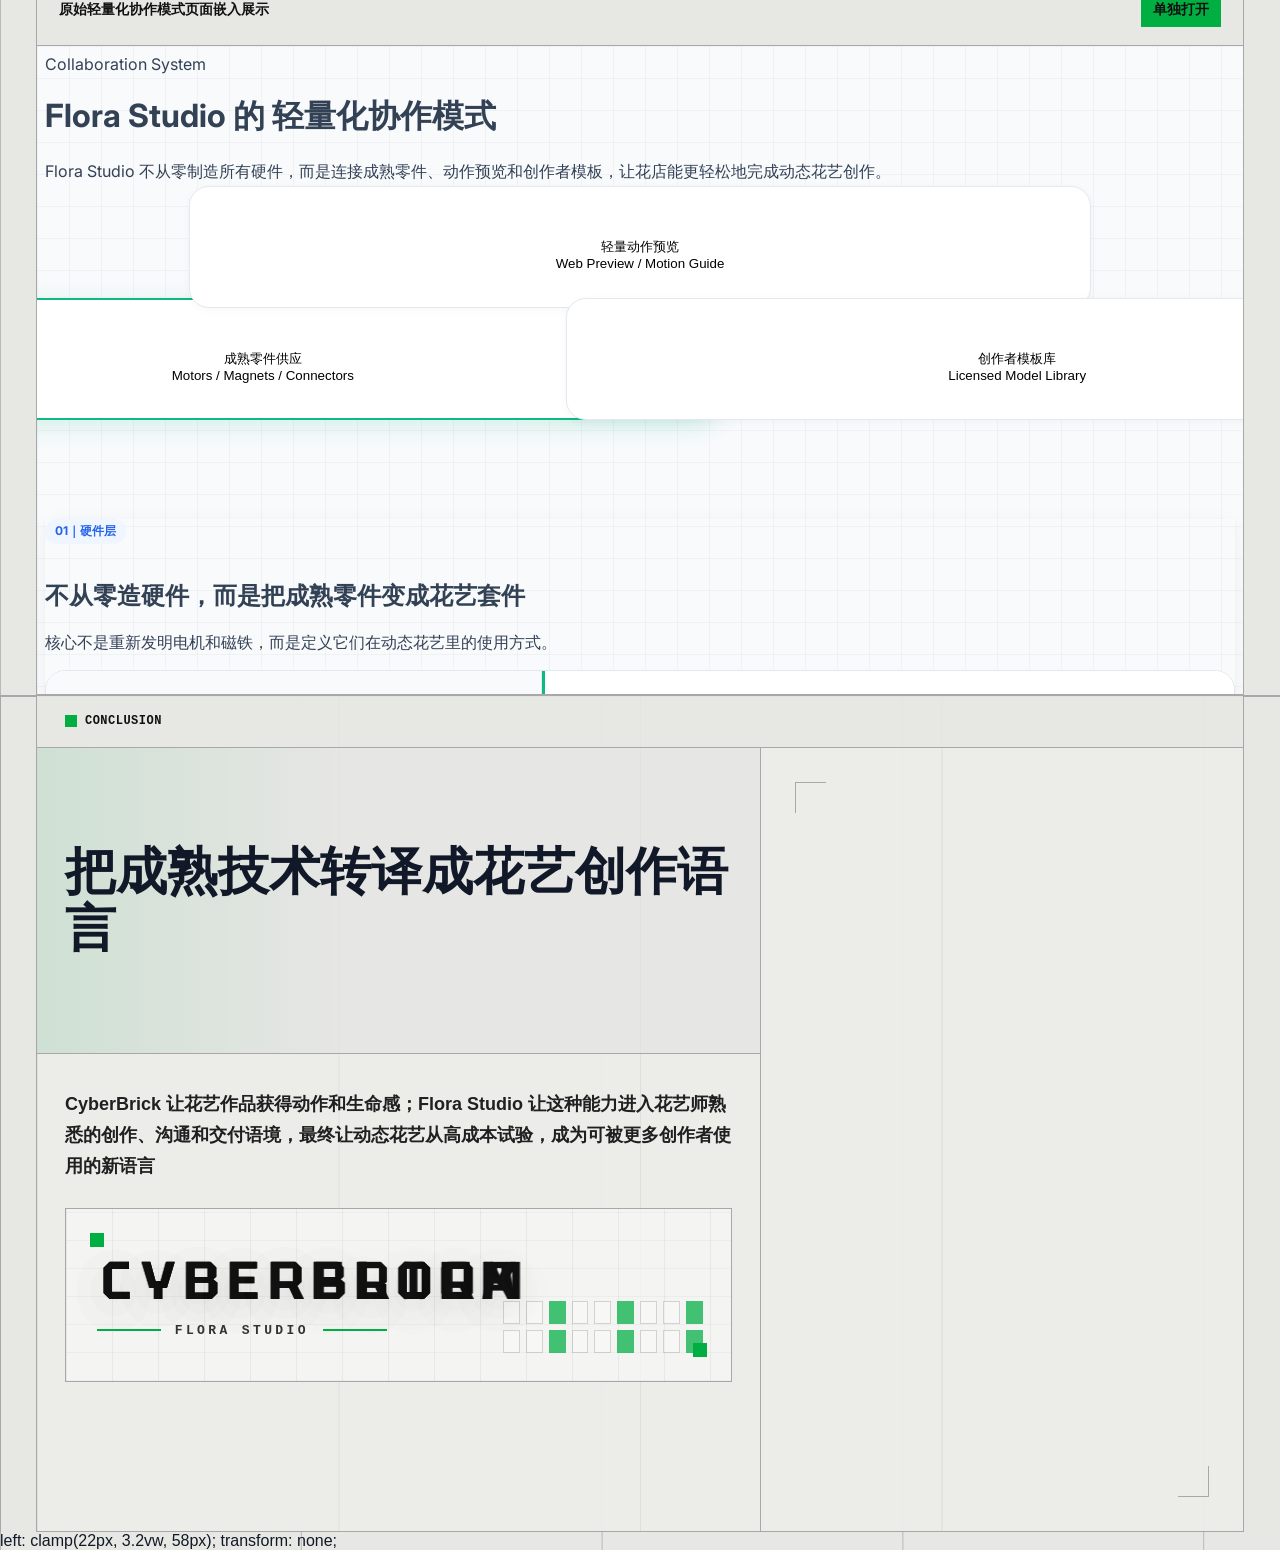
==== commit 3d9ab14e: "Move inspiration right panel" ====
--- a/index.html
+++ b/index.html
@@ -5090,7 +5090,7 @@
       min-height: calc(100vh - 64px) !important;
       padding: 0 !important;
       display: grid !important;
-      grid-template-columns: 22% minmax(560px, 52%) minmax(260px, 26%);
+      grid-template-columns: repeat(4, minmax(0, 1fr));
       grid-template-rows: 52px 178px minmax(620px, 1fr);
       overflow: hidden;
       background:
@@ -5277,15 +5277,15 @@
     }
 
     .program-machine {
-      grid-column: 2;
+      grid-column: 2 / 4;
       grid-row: 3;
       position: relative;
       display: grid;
       place-items: center;
-      overflow: hidden;
-      z-index: 6;
-      pointer-events: none;
-      padding: clamp(20px, 2vw, 34px) clamp(28px, 3.2vw, 56px);
+      overflow: hidden;
+      z-index: 6;
+      pointer-events: none;
+      padding: clamp(18px, 1.8vw, 32px) clamp(18px, 1.6vw, 28px);
       border-right: 1px solid #a8a8a8;
       background:
         radial-gradient(circle at 50% 48%, rgba(255,255,255,0.78), rgba(255,255,255,0) 62%),
@@ -5293,7 +5293,8 @@
     }
 
     .program-machine video {
-      width: min(590px, 42vw);
+      width: min(590px, 42vw, 100%);
+      max-width: 100%;
       height: min(760px, 74vh);
       object-fit: contain;
       object-position: center center;
@@ -5311,7 +5312,7 @@
       left: 50%;
       top: 50%;
       transform: translate(-50%, -50%);
-      width: min(650px, 47vw);
+      width: min(650px, 47vw, calc(100% - 28px));
       height: min(824px, 78vh);
       border-left: 16px solid rgba(255,255,255,0.34);
       border-right: 16px solid rgba(255,255,255,0.28);
@@ -5399,7 +5400,7 @@
     }
 
     .program-right {
-      grid-column: 3;
+      grid-column: 4;
       grid-row: 3;
       display: grid;
       grid-template-columns: 1fr;
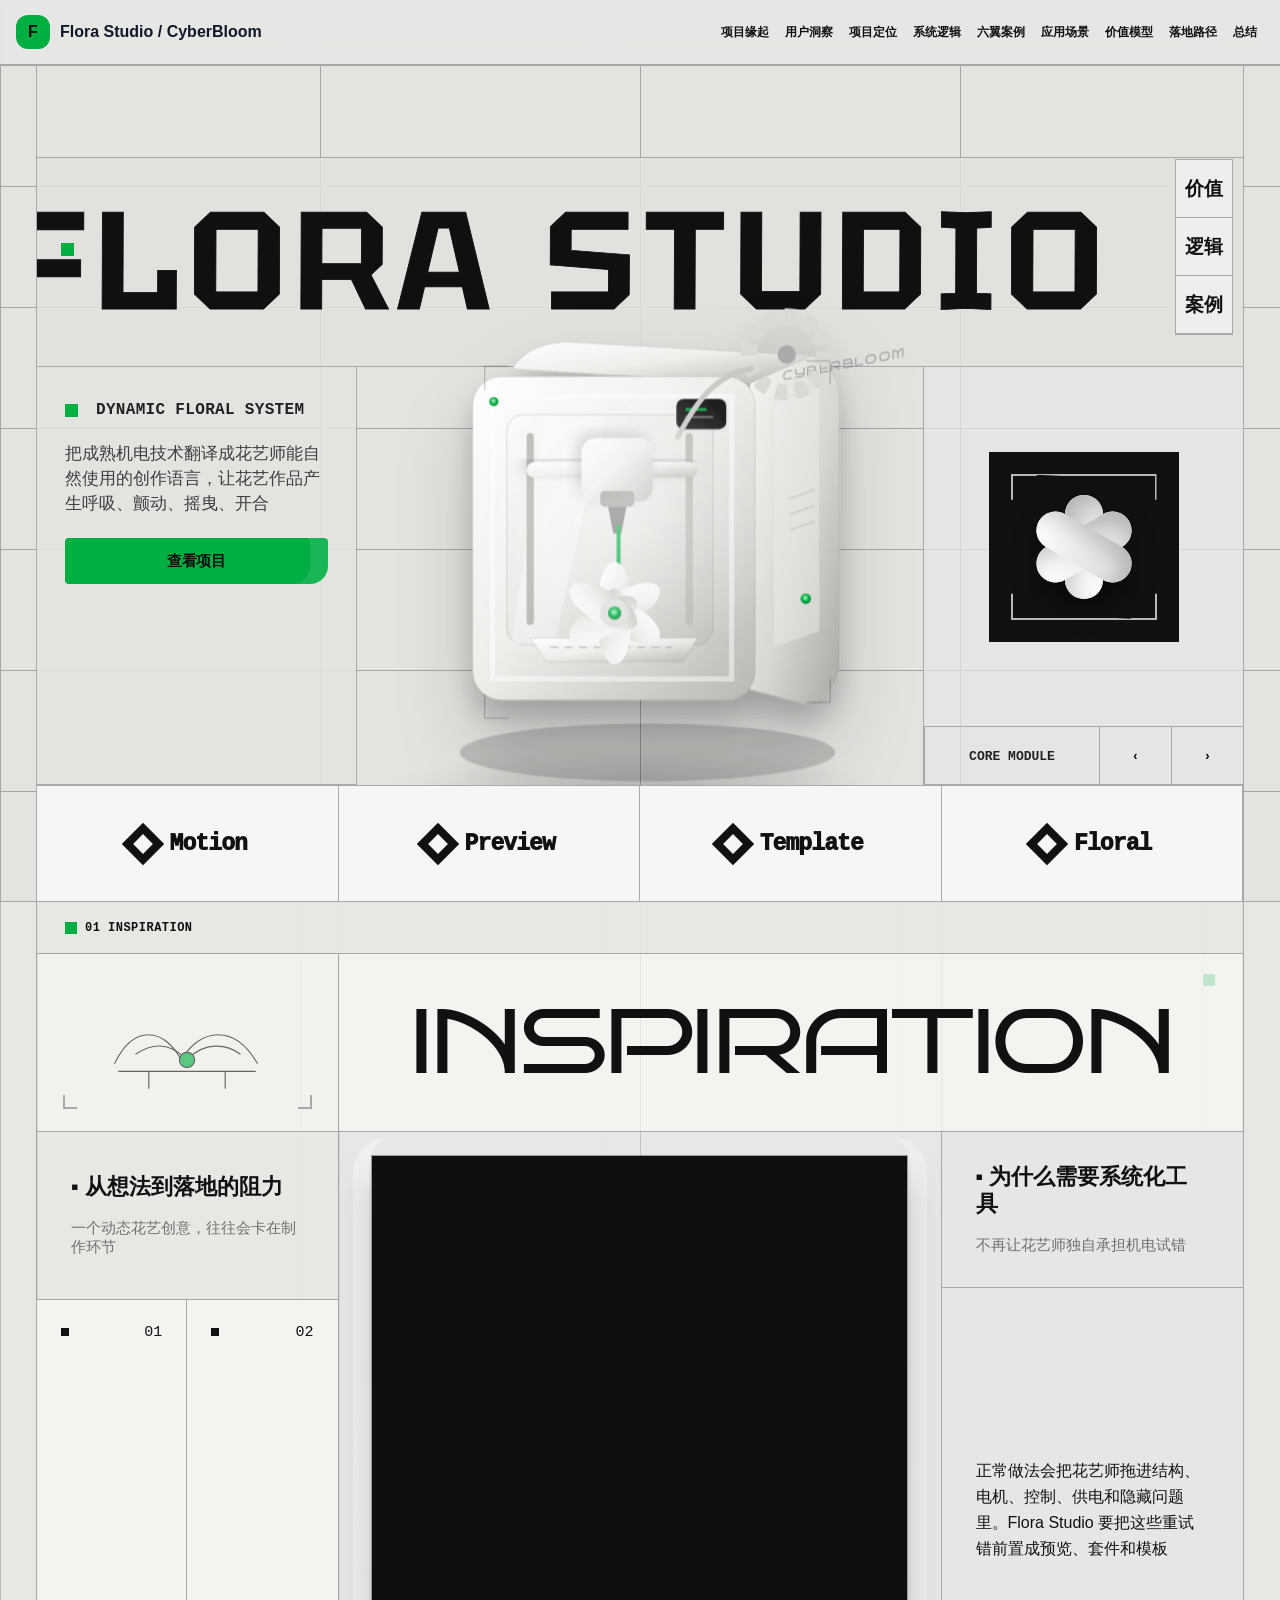
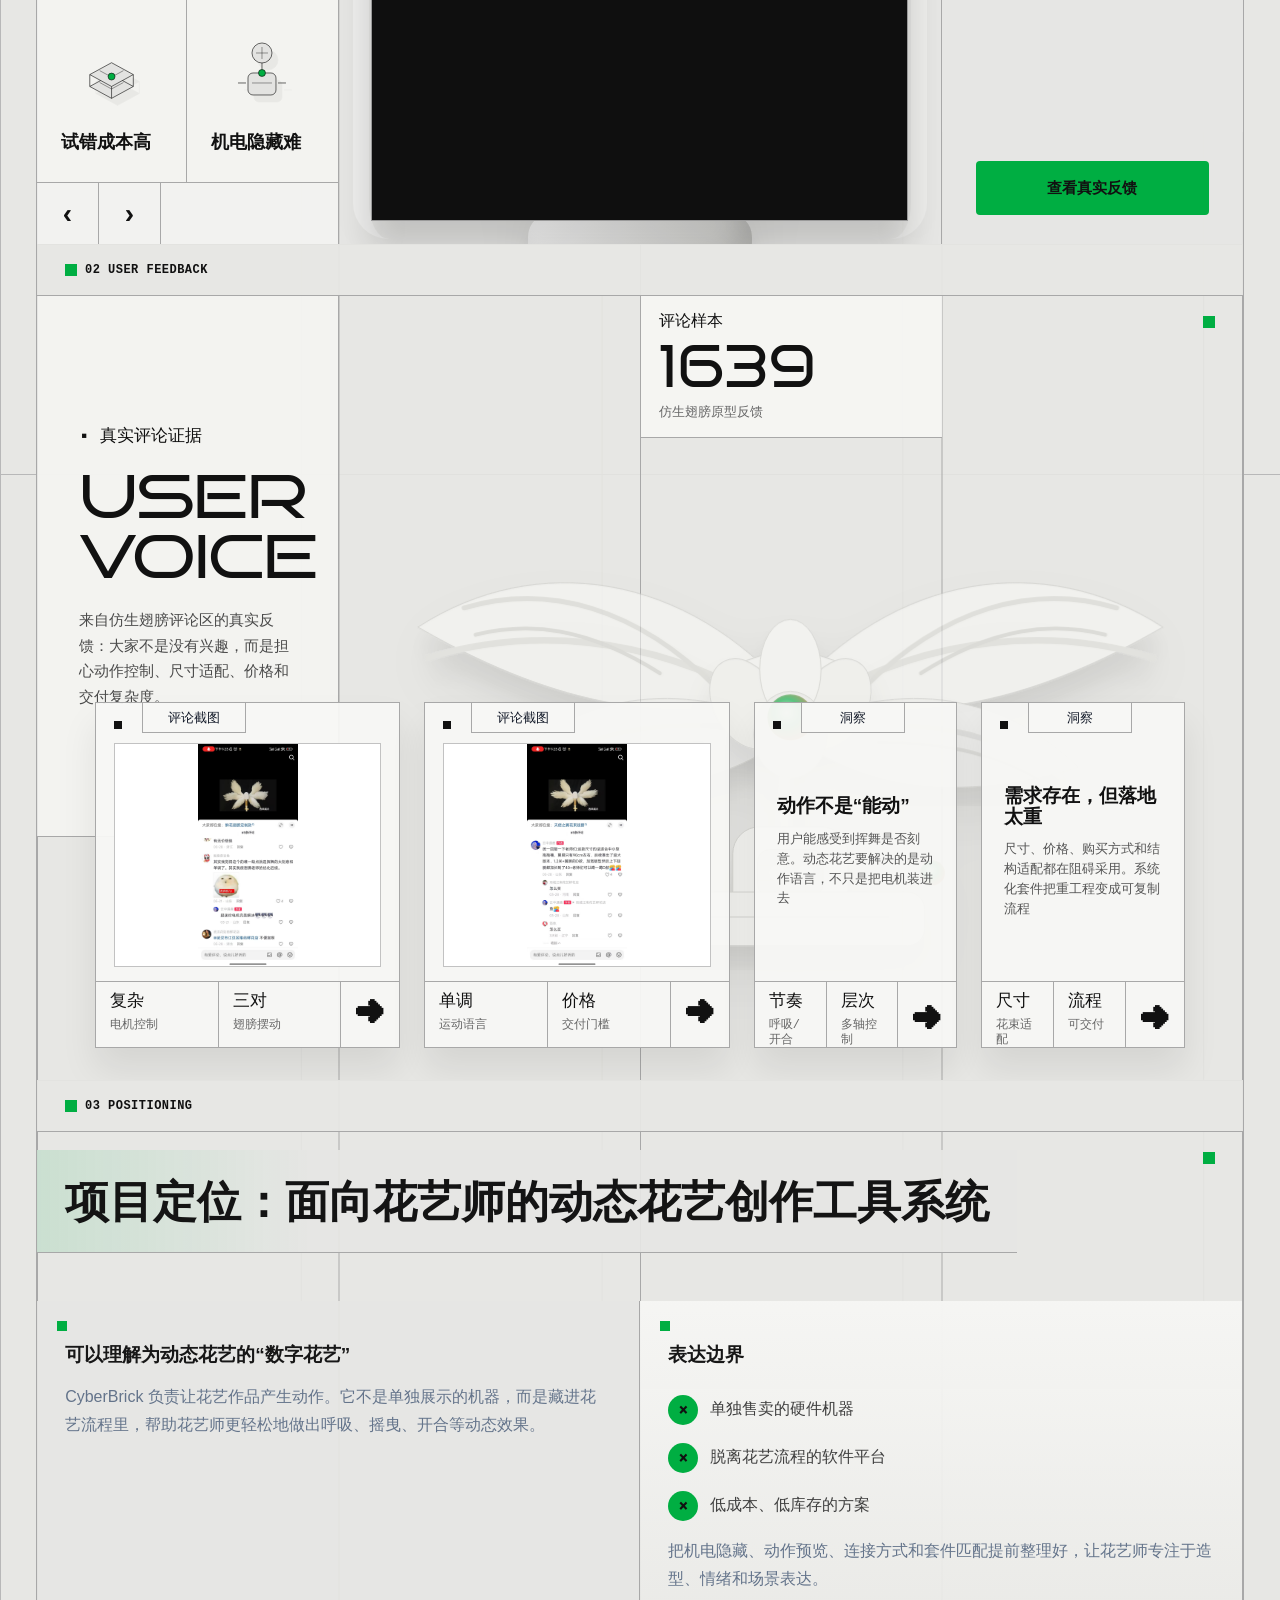
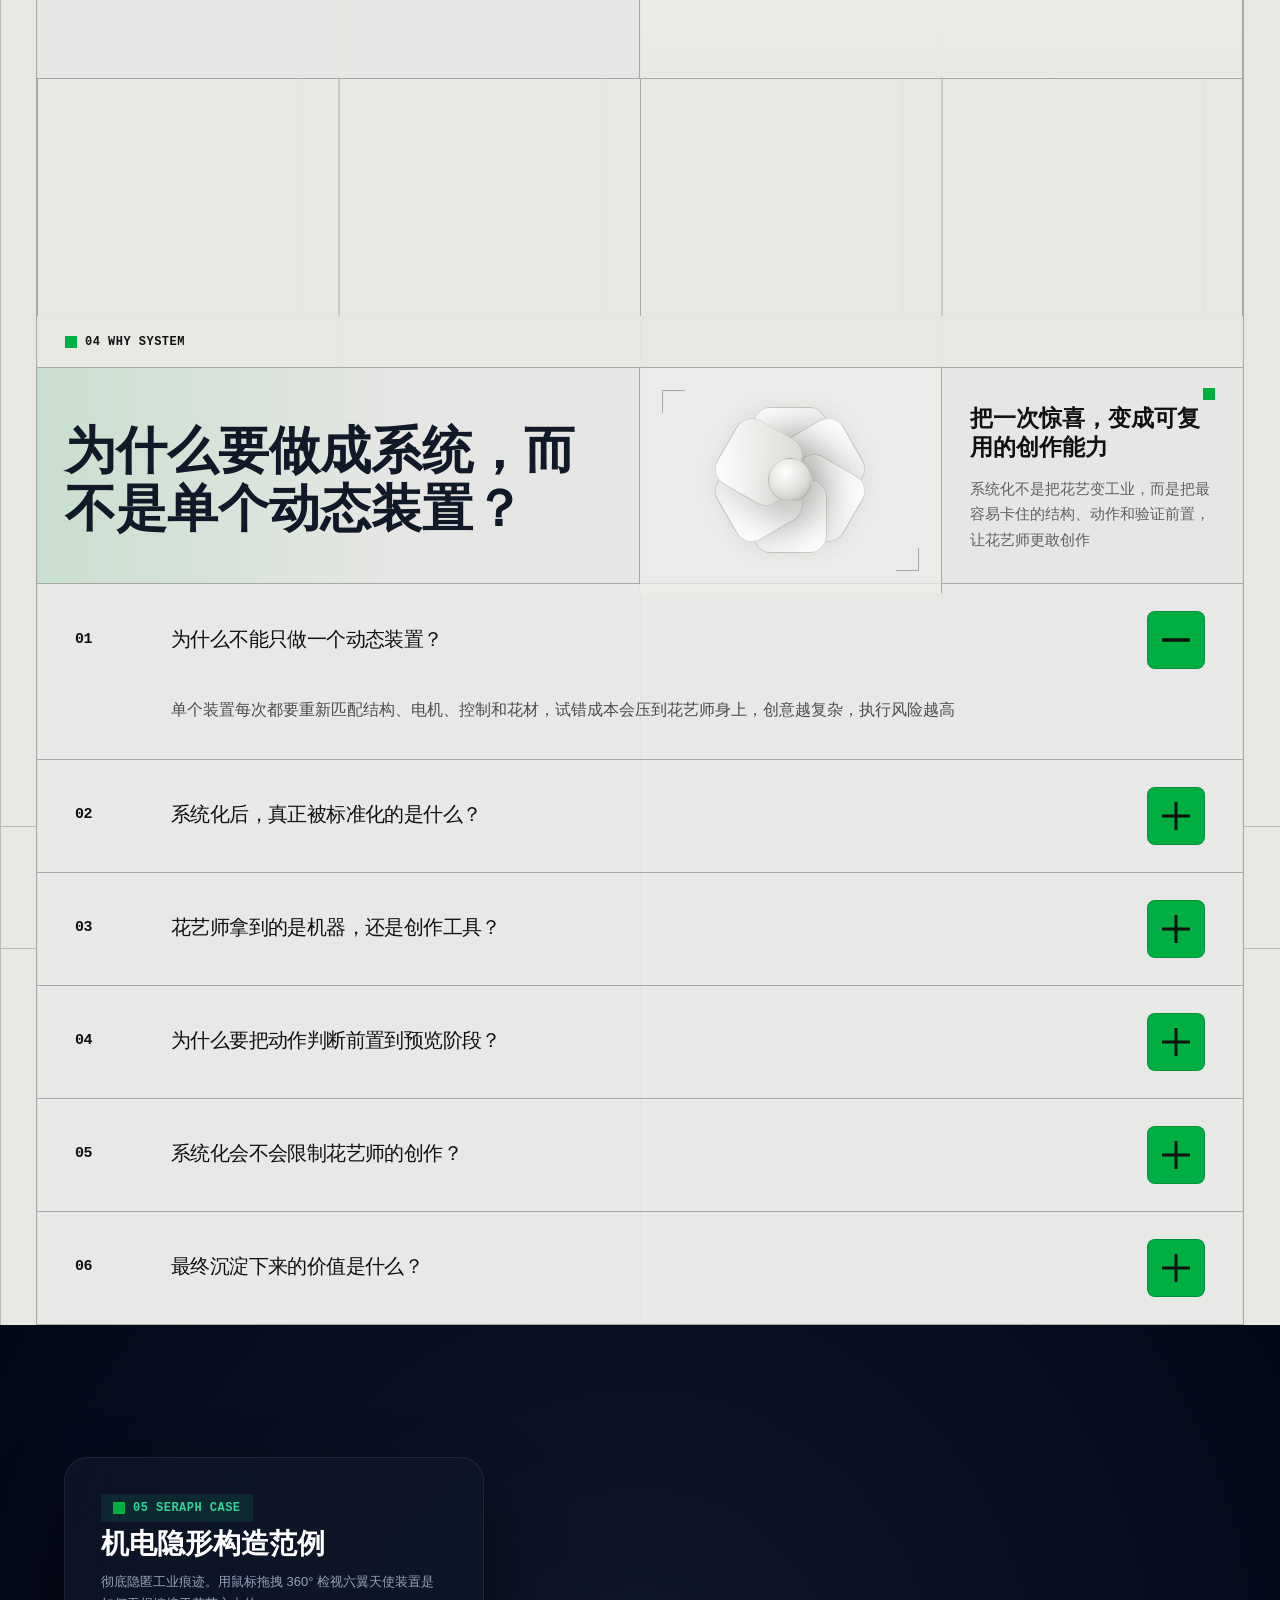
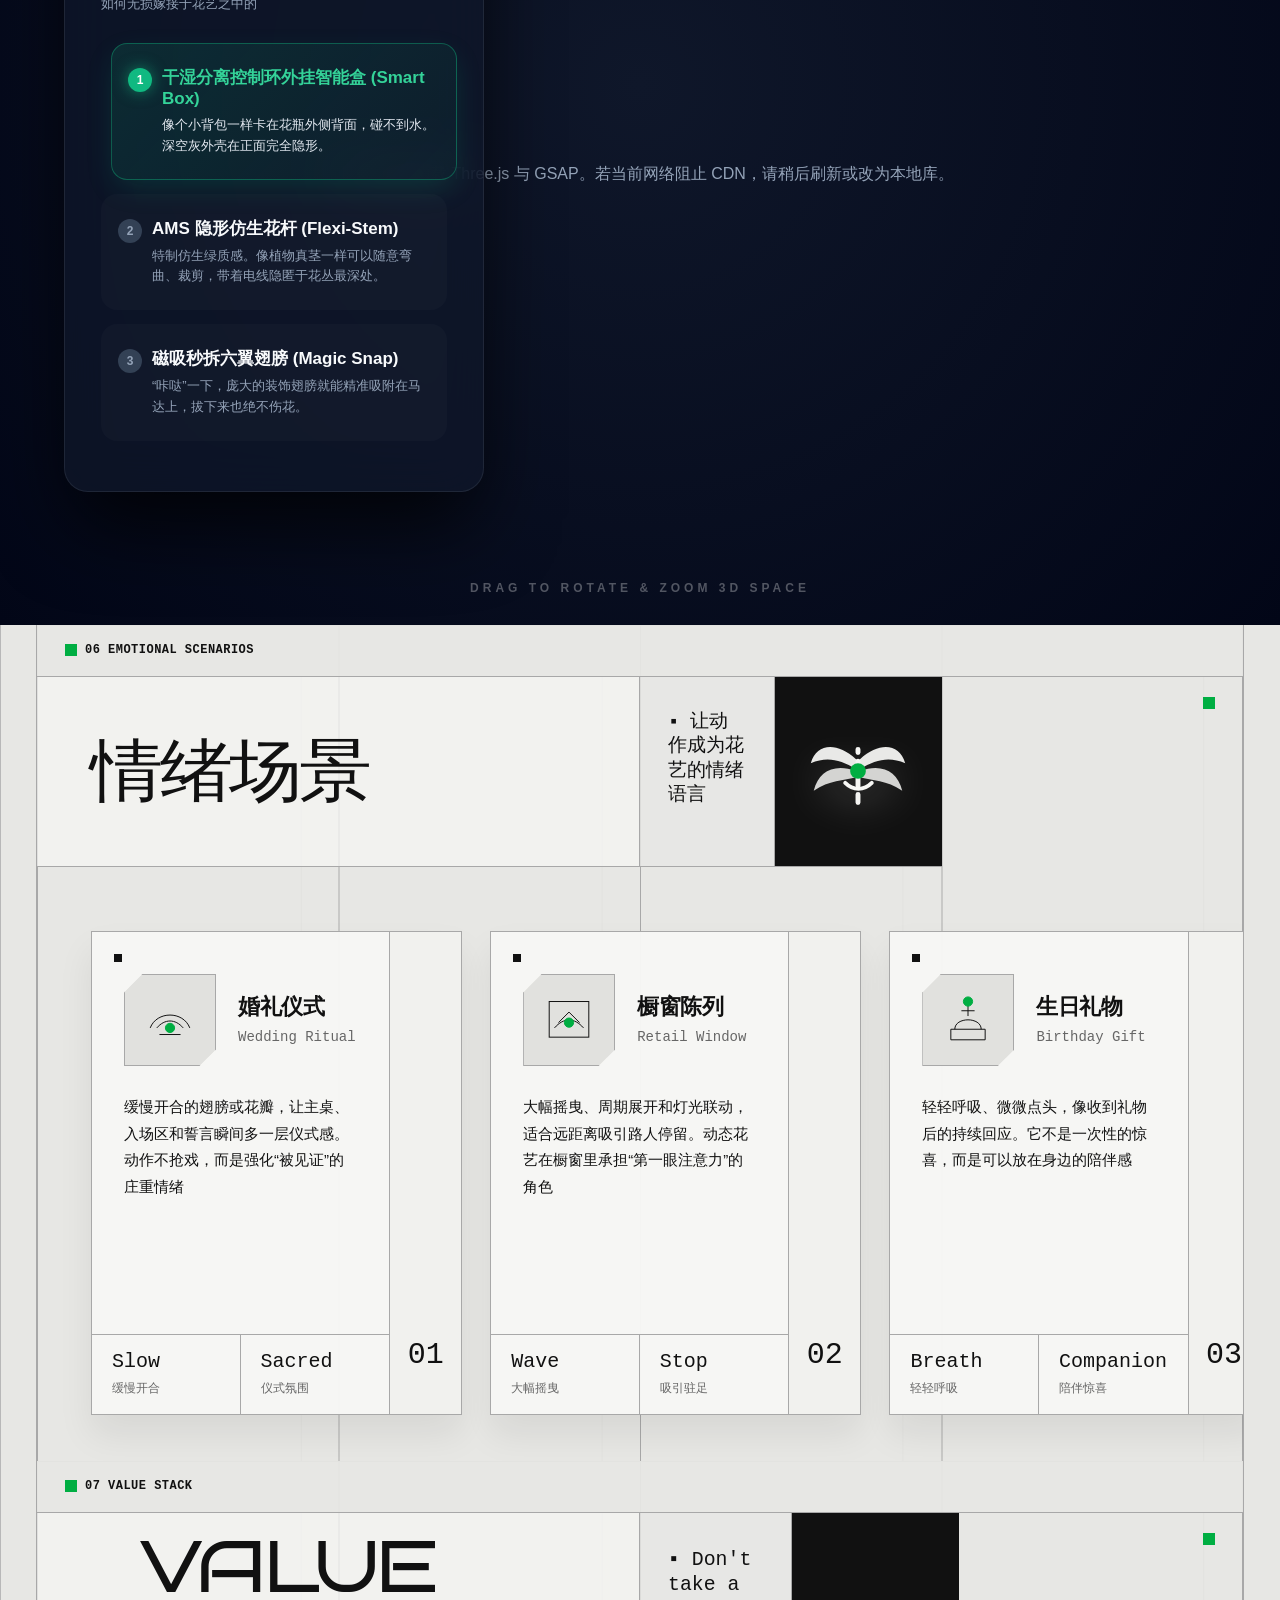
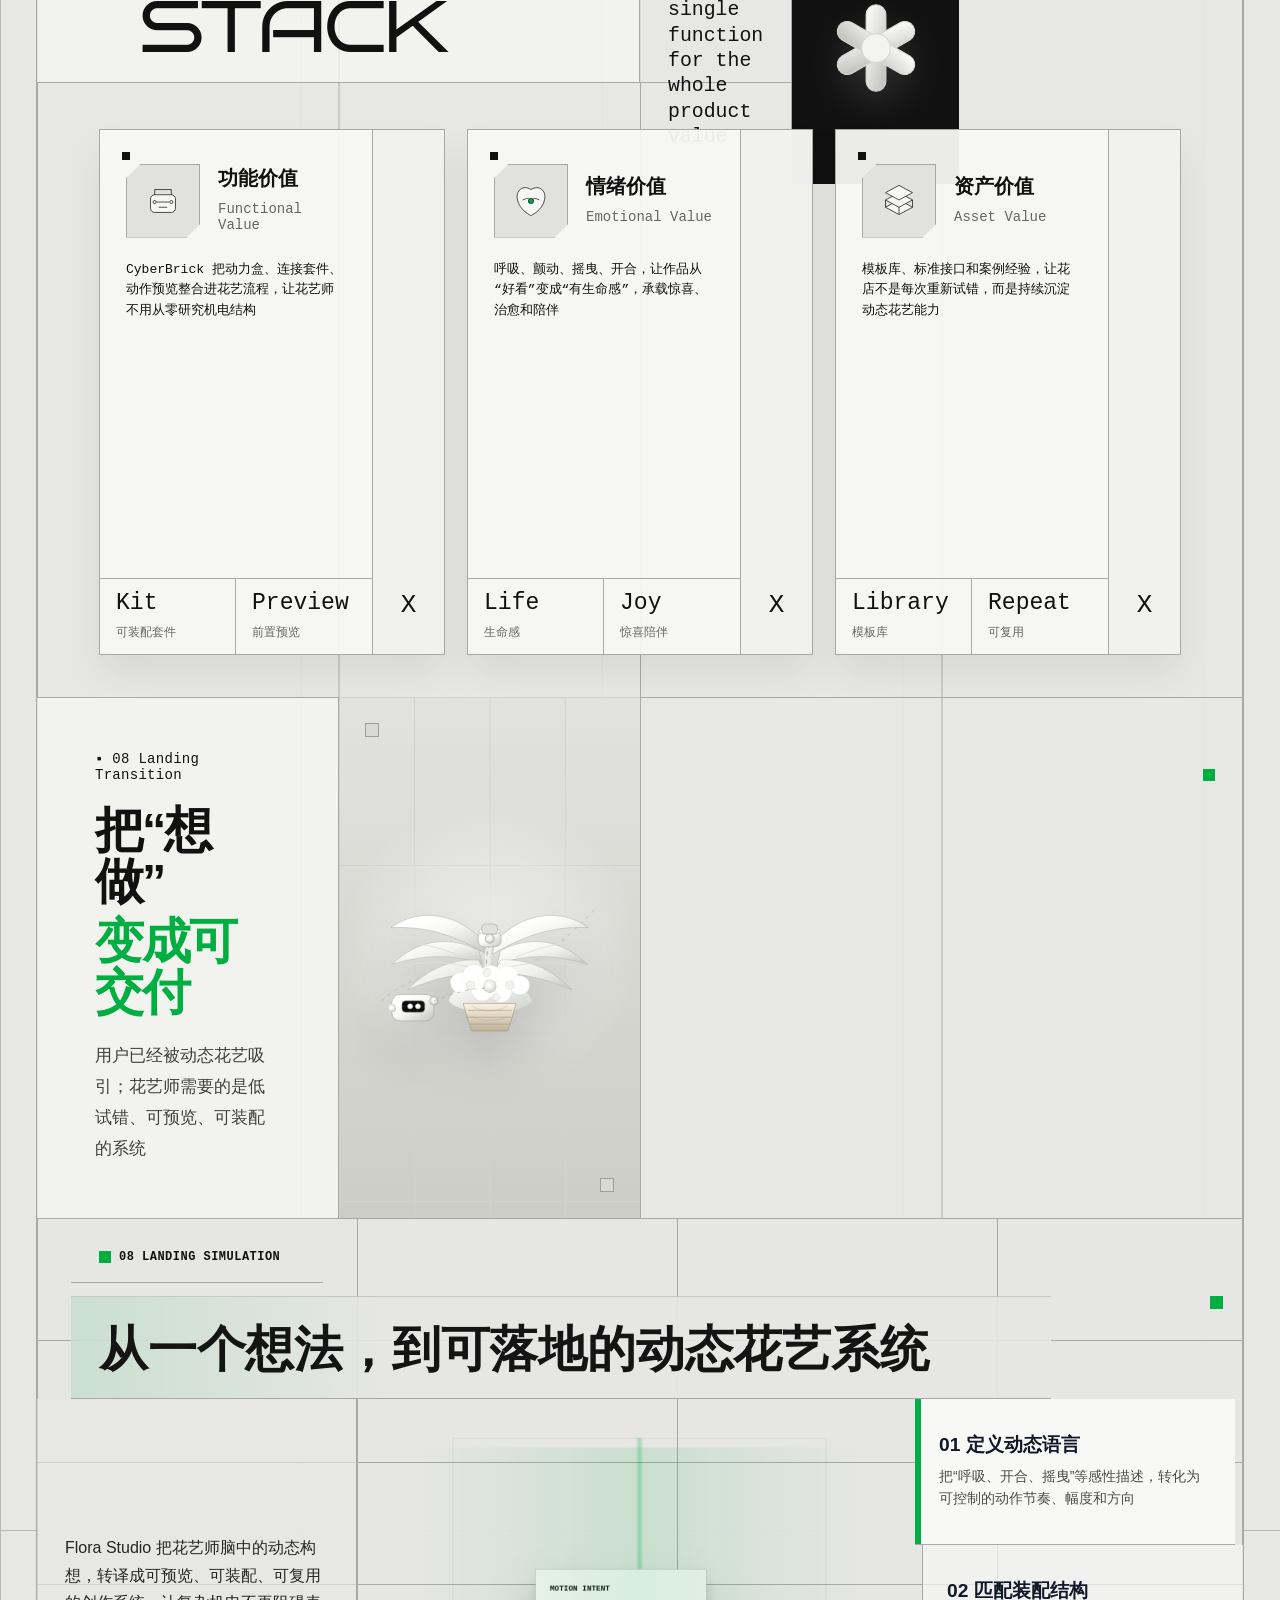
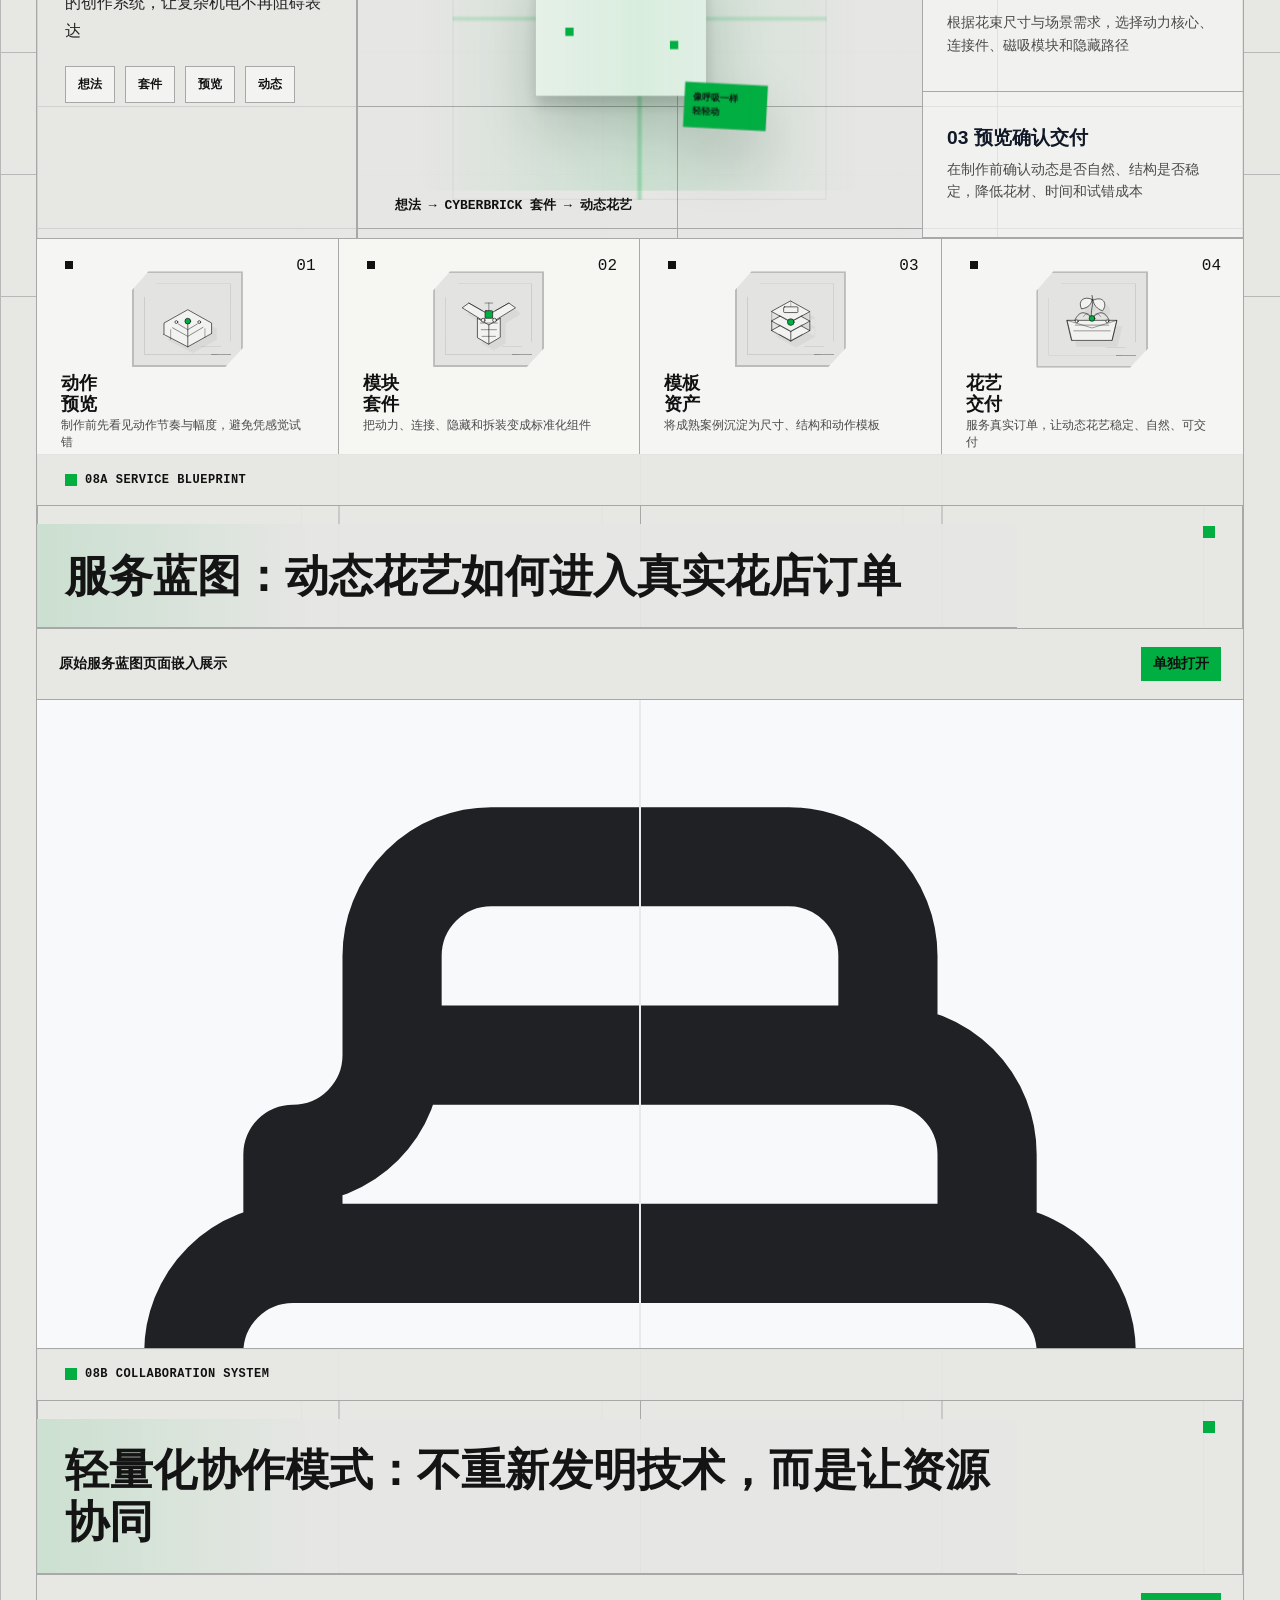
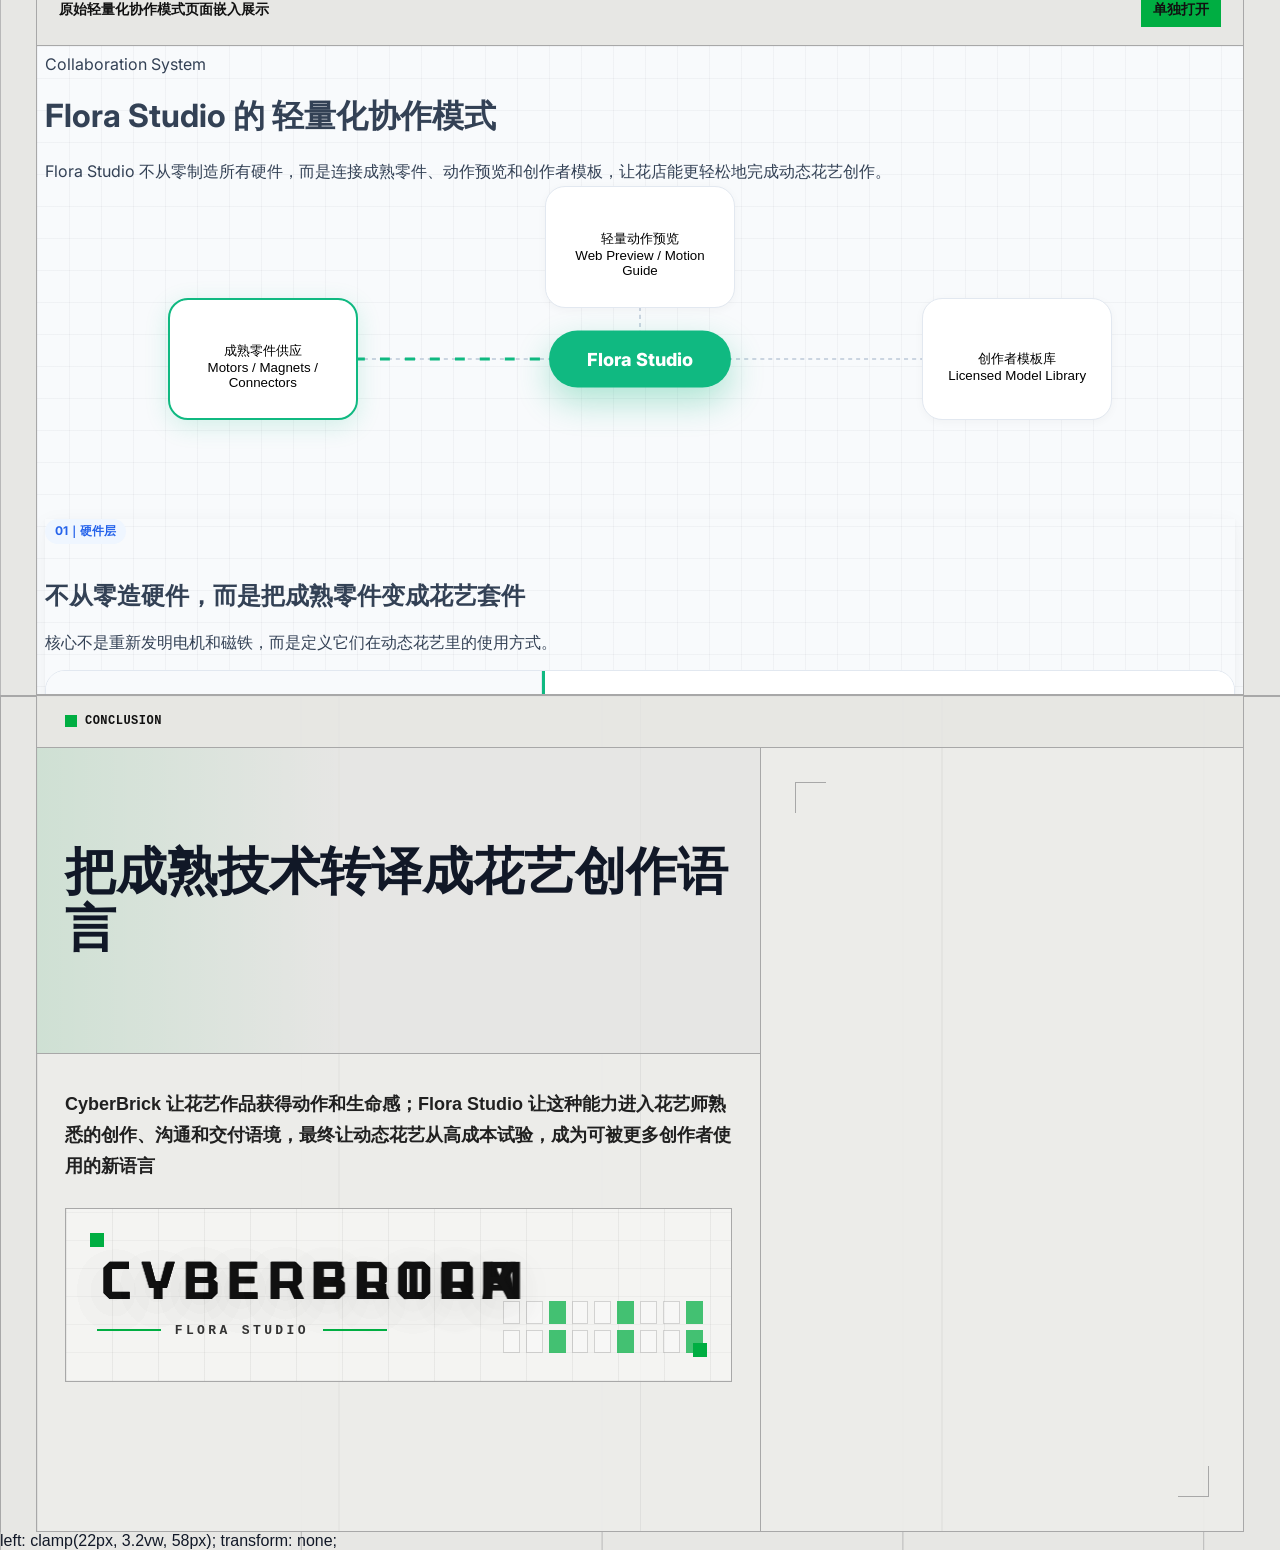
==== commit cdbde1bc: "Update feedback sample count" ====
--- a/index.html
+++ b/index.html
@@ -7246,9 +7246,9 @@
     </div>
 
     <div class="portfolio-count">
-      <span>评论样本</span>
-      <strong>65</strong>
-      <p>仿生翅膀原型反馈</p>
+      <span>评论样本</span>
+      <strong>1639</strong>
+      <p>仿生翅膀原型反馈</p>
     </div>
 
     <div class="portfolio-cards evidence-layout">
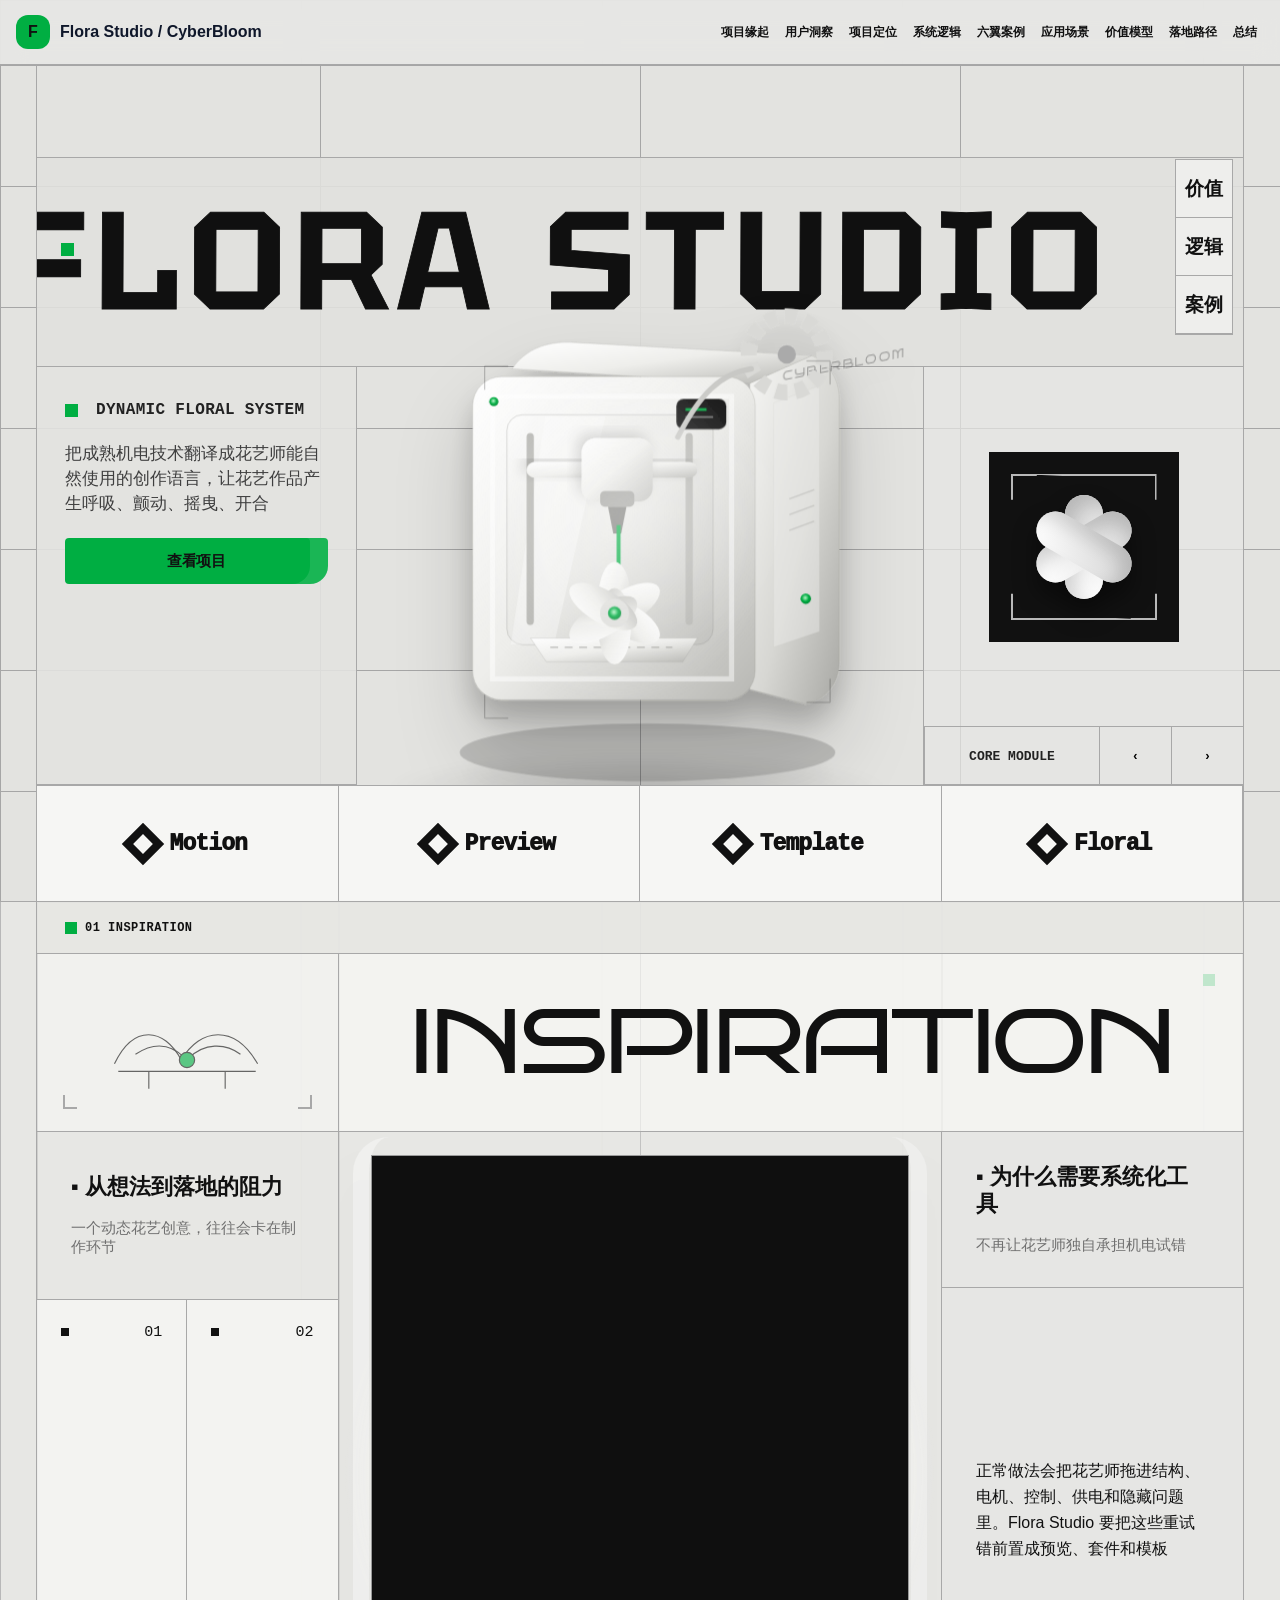
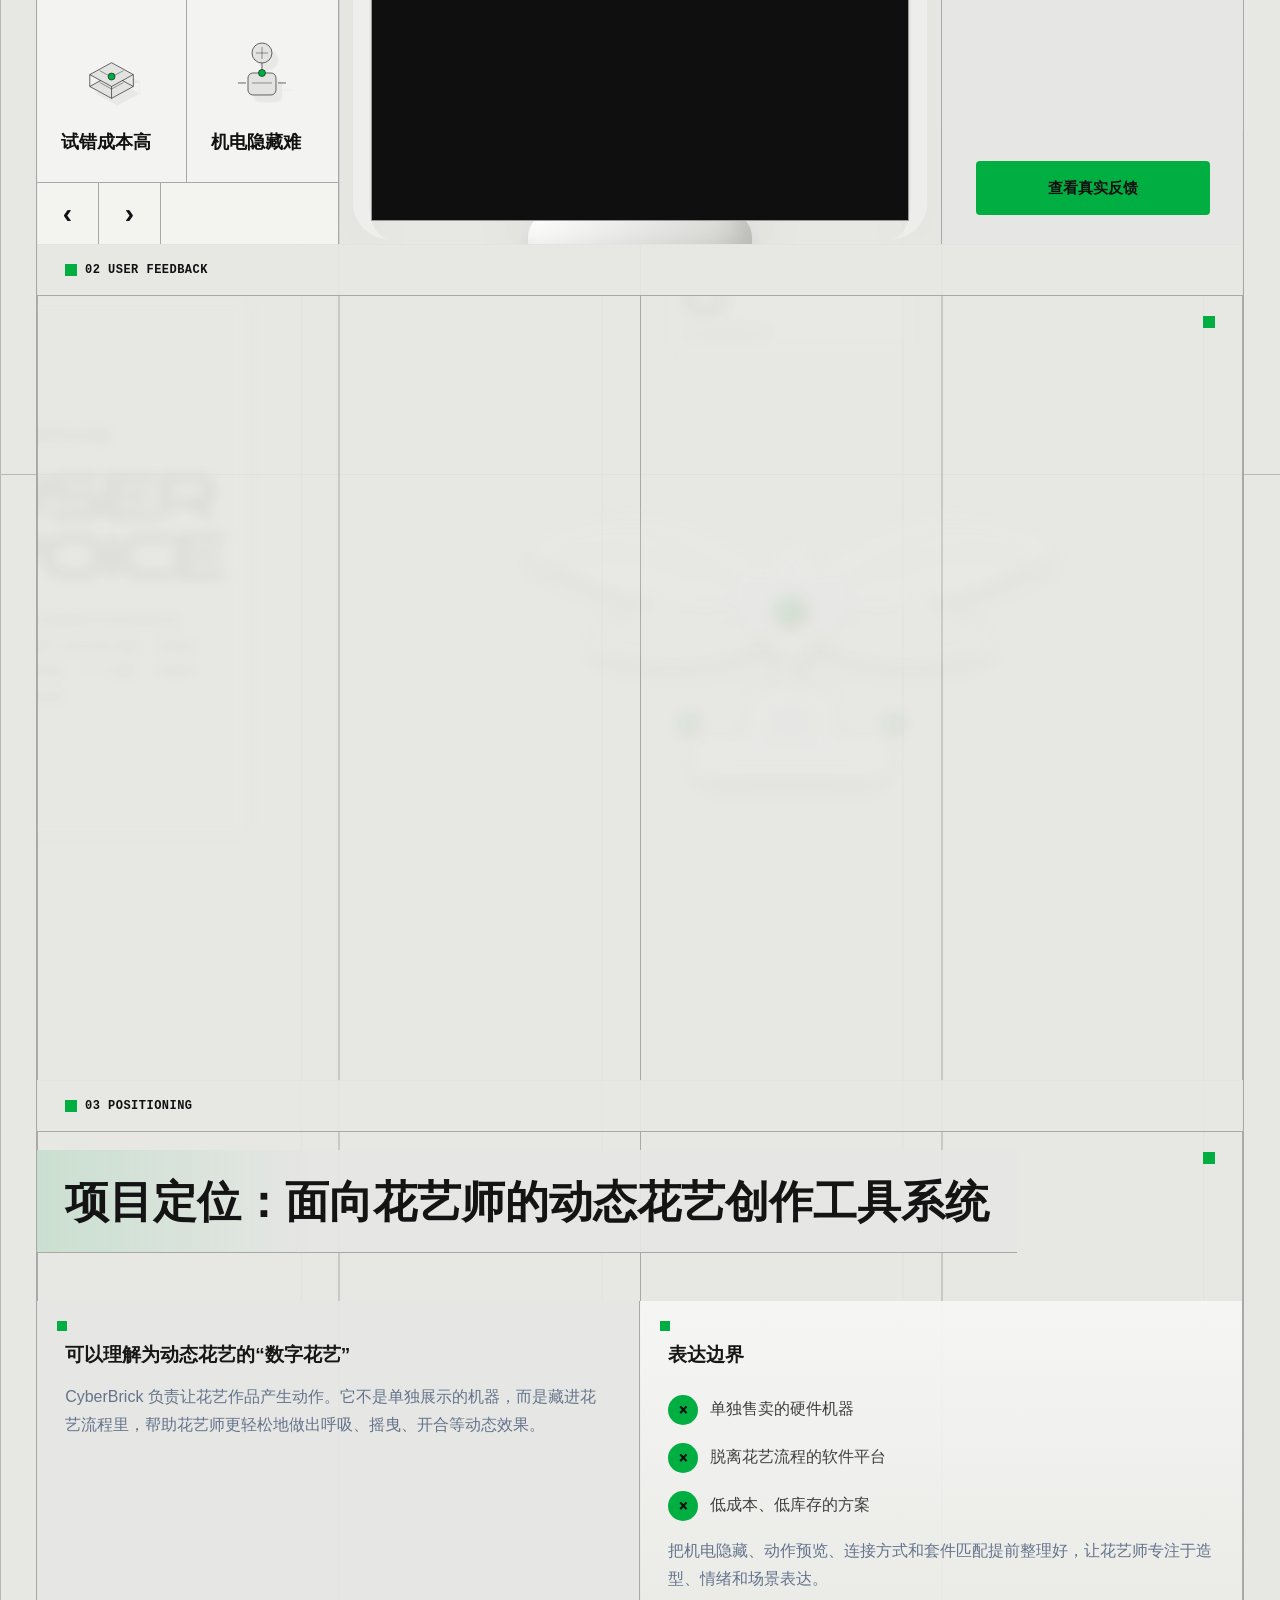
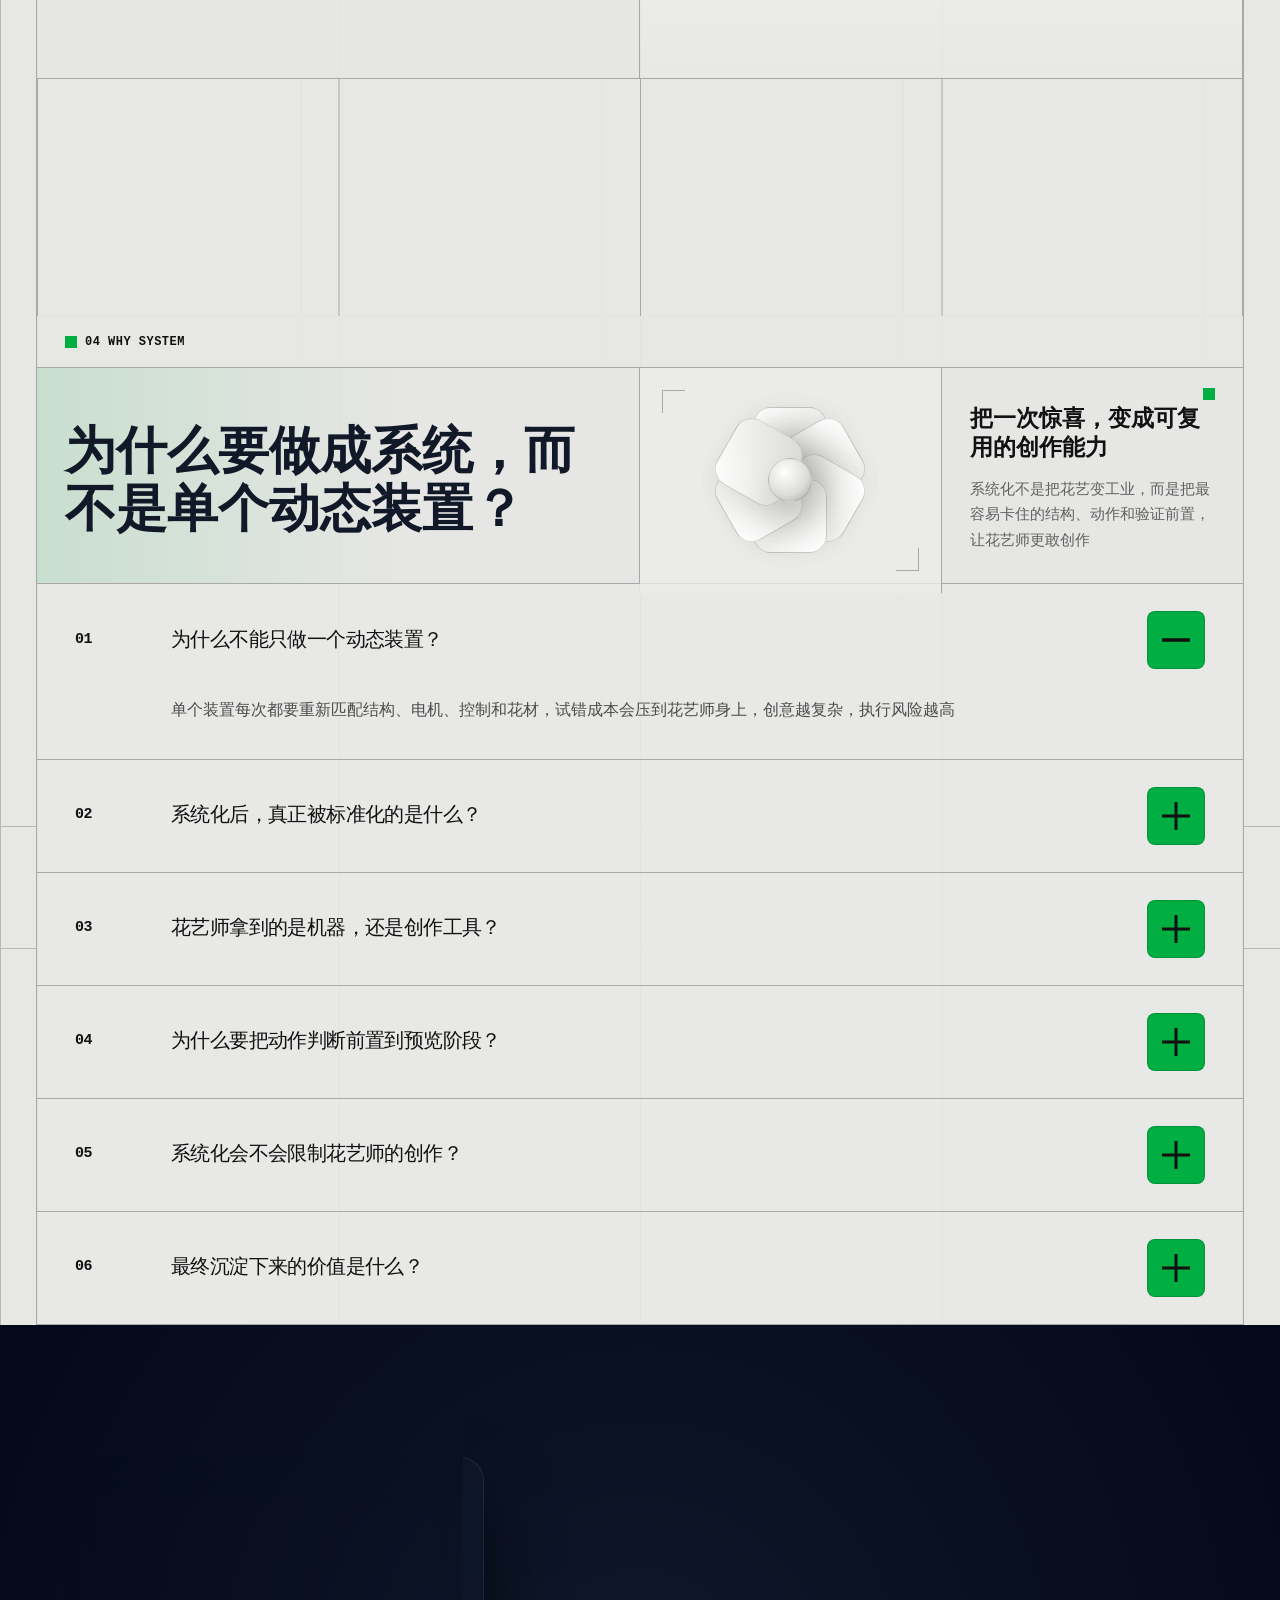
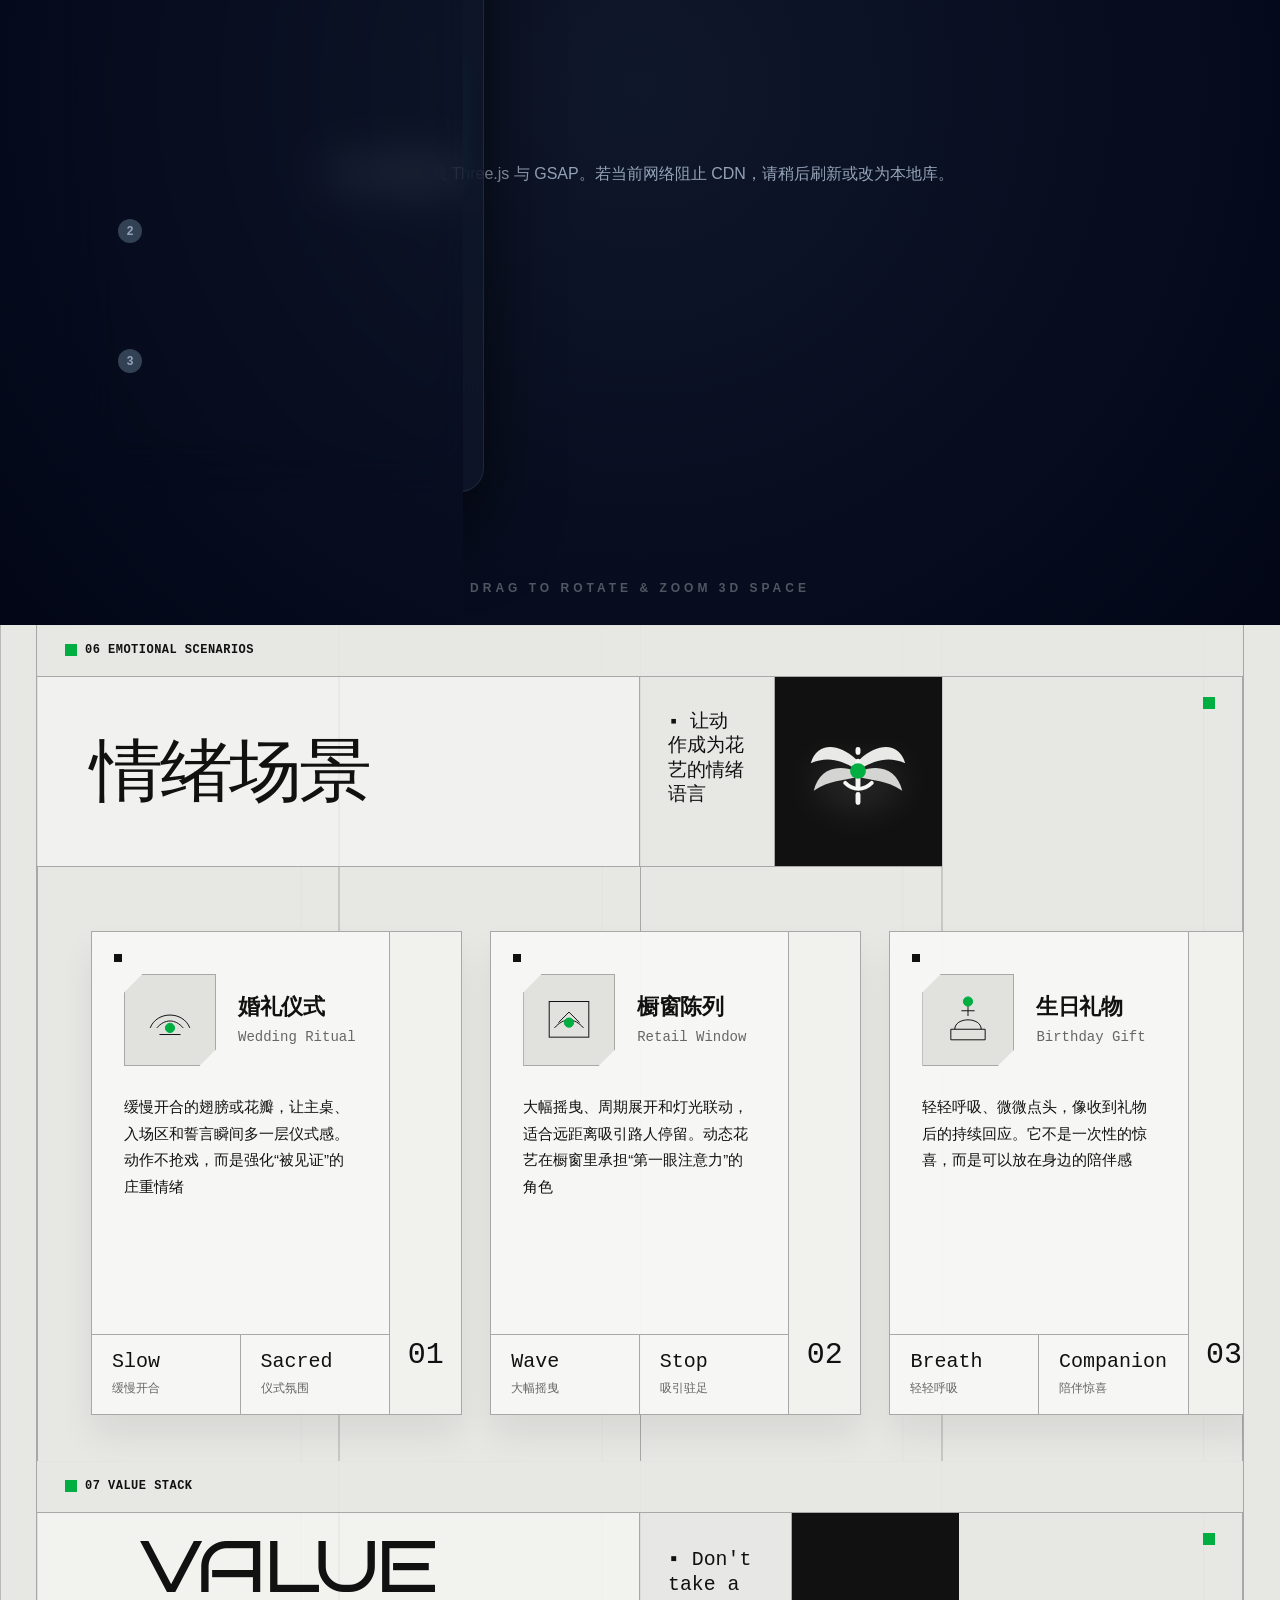
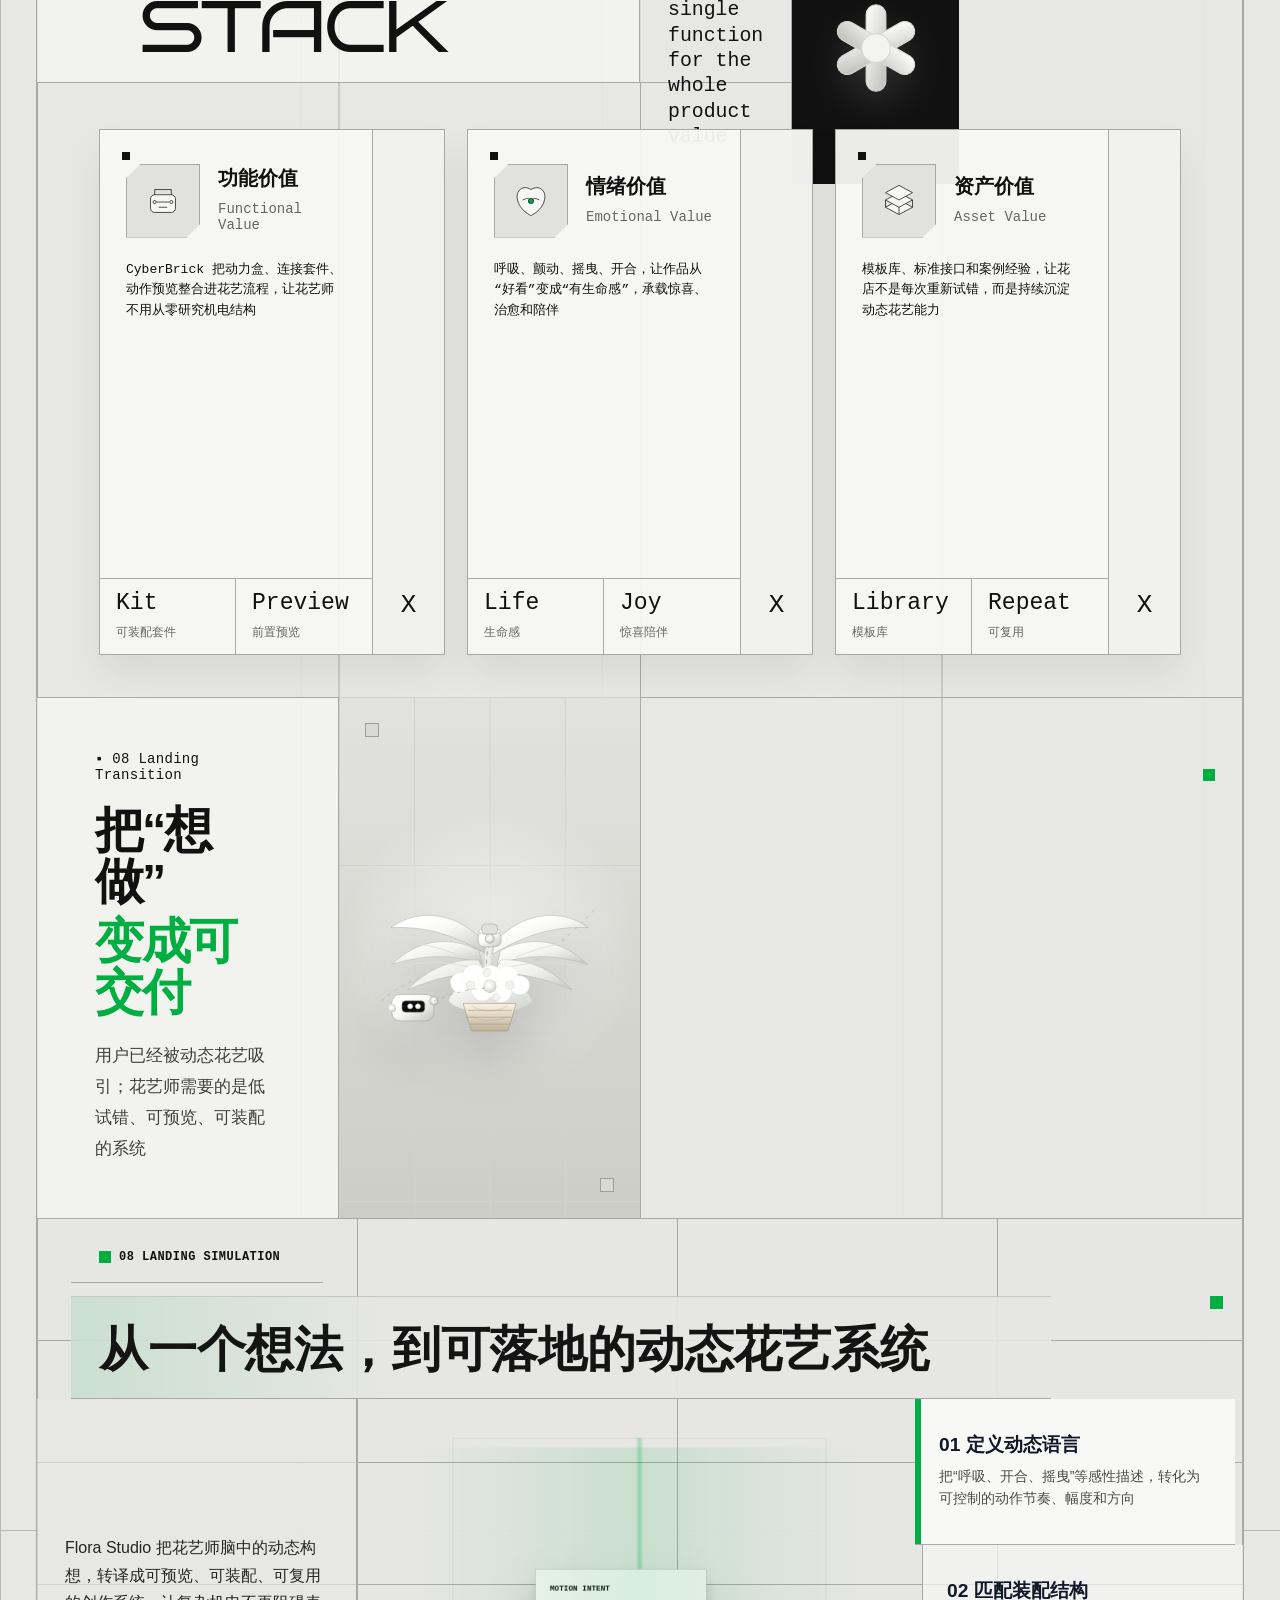
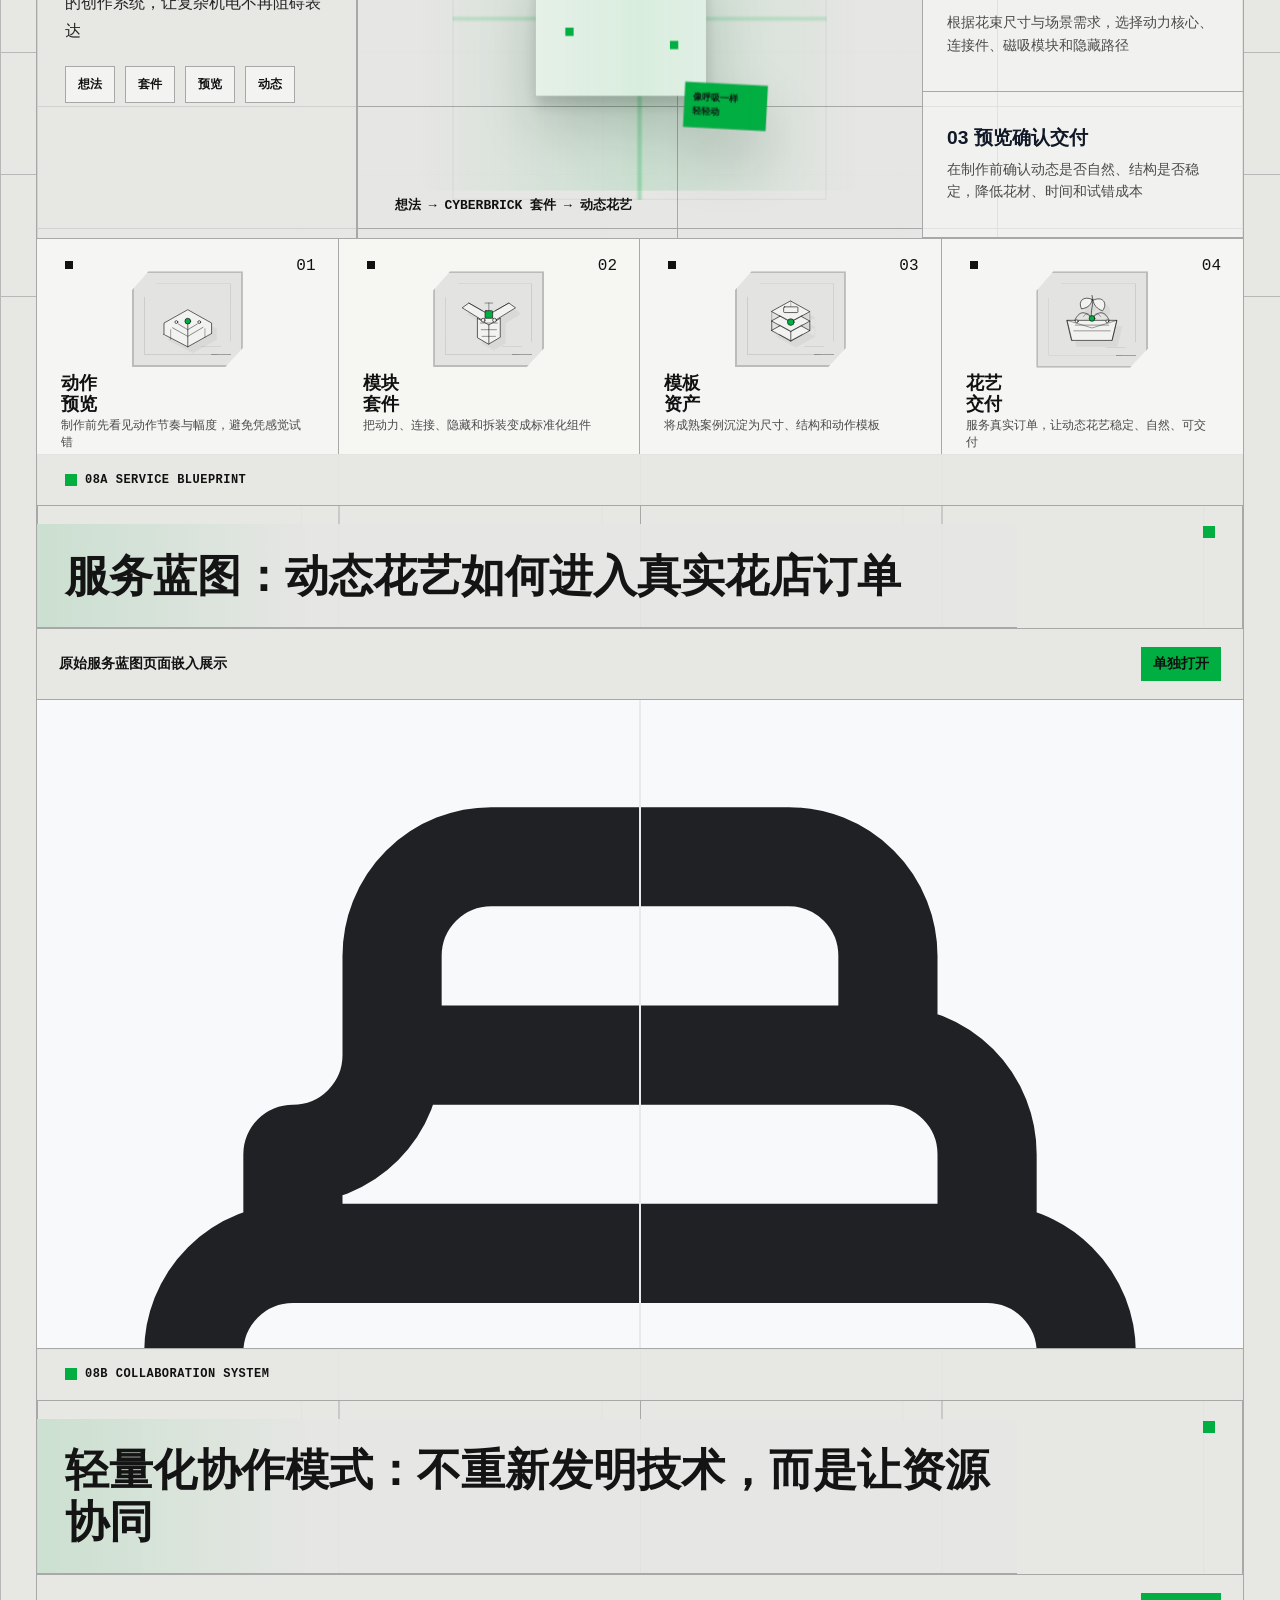
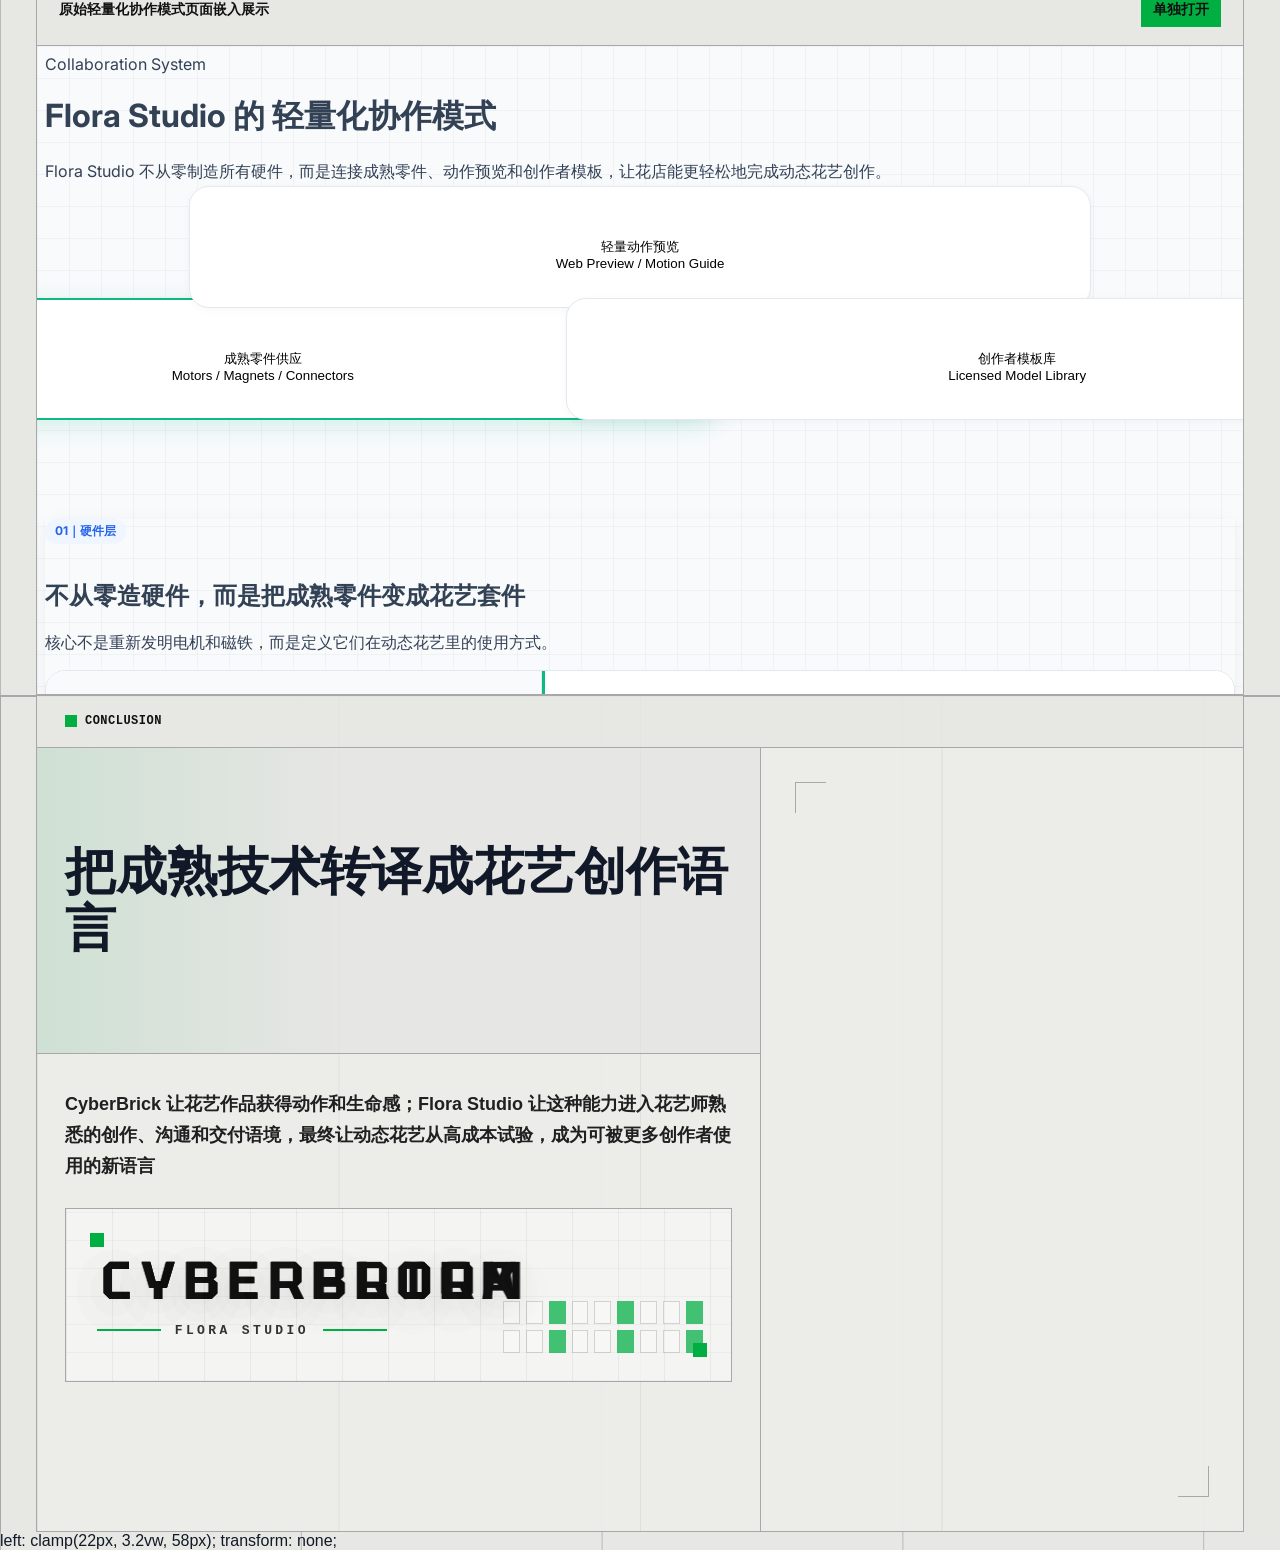
==== commit 635d7f46: "Add evidence bridge transition" ====
--- a/index.html
+++ b/index.html
@@ -5086,6 +5086,7 @@
     }
 
     .program-inspiration {
+      --evidence-progress: 0;
       width: min(1360px, calc(100% - 72px)) !important;
       min-height: calc(100vh - 64px) !important;
       padding: 0 !important;
@@ -5458,8 +5459,9 @@
       border-radius: 4px;
     }
 
-    .portfolio-feedback {
-      width: min(1360px, calc(100% - 72px)) !important;
+    .portfolio-feedback {
+      --evidence-progress: 0;
+      width: min(1360px, calc(100% - 72px)) !important;
       min-height: calc(100vh - 64px) !important;
       padding: 0 !important;
       display: grid !important;
@@ -5470,8 +5472,52 @@
         linear-gradient(#a8a8a8 1px, transparent 1px),
         linear-gradient(90deg, #a8a8a8 1px, transparent 1px),
         #e7e7e4;
-      background-size: 25% 112px;
-    }
+      background-size: 25% 112px;
+    }
+
+    .program-inspiration.bridge-handoff .program-machine,
+    .program-inspiration.bridge-handoff .program-machine video,
+    .program-inspiration.bridge-handoff .program-left,
+    .program-inspiration.bridge-handoff .program-right,
+    .portfolio-feedback.bridge-handoff .portfolio-network,
+    .portfolio-feedback.bridge-handoff .portfolio-title-panel,
+    .portfolio-feedback.bridge-handoff .portfolio-count,
+    .portfolio-feedback.bridge-handoff .portfolio-cards,
+    .portfolio-feedback.bridge-handoff .portfolio-card {
+      will-change: transform, opacity, filter, clip-path;
+    }
+
+    .evidence-transition-line {
+      position: absolute;
+      left: 0;
+      right: 0;
+      top: 52px;
+      height: 2px;
+      z-index: 8;
+      overflow: hidden;
+      pointer-events: none;
+      opacity: 0;
+    }
+
+    .evidence-transition-line span {
+      display: block;
+      width: 42%;
+      height: 100%;
+      background: linear-gradient(90deg, transparent, #00ae42 22%, #111 50%, #00ae42 78%, transparent);
+      box-shadow: 0 0 20px rgba(0,174,66,0.42);
+      transform: translateX(-120%);
+    }
+
+    .evidence-transition-line::after {
+      content: "";
+      position: absolute;
+      right: 24px;
+      top: -5px;
+      width: 12px;
+      height: 12px;
+      background: #00ae42;
+      opacity: 0.82;
+    }
 
     .portfolio-feedback > .kicker {
       grid-column: 1 / -1 !important;
@@ -5526,15 +5572,15 @@
       color: #4a4a4a;
     }
 
-    .portfolio-network {
+    .portfolio-network {
       grid-column: 2 / -1;
       grid-row: 2 / 4;
       position: relative;
       display: grid;
       place-items: center;
       overflow: hidden;
-      opacity: 0.95;
-    }
+      opacity: 0.95;
+    }
 
     .portfolio-network svg {
       width: min(980px, 112%);
@@ -5570,15 +5616,16 @@
       color: #111;
     }
 
-    .portfolio-count strong {
+    .portfolio-count strong {
       display: block;
       margin-top: 8px;
       font-family: "Bruno Ace SC", var(--font-mono);
       font-size: clamp(44px, 4.6vw, 72px);
       line-height: 0.92;
       font-weight: 400;
-      color: #111;
-    }
+      color: #111;
+      min-width: 4.1ch;
+    }
 
     .portfolio-count p {
       margin-top: 10px;
@@ -6767,15 +6814,32 @@
         border-right: 0;
       }
 
-      .portfolio-cards {
-        grid-template-columns: 1fr;
-        padding: 20px;
-        gap: 18px;
-      }
-
-      .value-review {
-        width: calc(100% - 28px) !important;
-        grid-template-columns: 1fr;
+      .portfolio-cards {
+        grid-template-columns: 1fr;
+        padding: 20px;
+        gap: 18px;
+      }
+
+      .portfolio-cards.evidence-layout {
+        grid-template-columns: 1fr;
+      }
+
+      .evidence-layout .portfolio-card {
+        min-height: 0;
+      }
+
+      .evidence-layout .portfolio-shot {
+        padding: 24px 16px 14px;
+      }
+
+      .evidence-layout .portfolio-shot img {
+        width: auto;
+        height: min(220px, 58vw);
+      }
+
+      .value-review {
+        width: calc(100% - 28px) !important;
+        grid-template-columns: 1fr;
         grid-template-rows: auto;
       }
 
@@ -7157,10 +7221,11 @@
     </div>
   </section>
 
-  <section class="section portfolio-feedback" id="feedback">
-    <div class="kicker">02 User Feedback</div>
-
-    <div class="portfolio-title-panel">
+  <section class="section portfolio-feedback" id="feedback">
+    <div class="kicker">02 User Feedback</div>
+    <div class="evidence-transition-line" aria-hidden="true"><span></span></div>
+
+    <div class="portfolio-title-panel">
       <p>▪ 真实评论证据</p>
       <h2><span>USER</span><span>VOICE</span></h2>
       <div class="cn-note">来自仿生翅膀评论区的真实反馈：大家不是没有兴趣，而是担心动作控制、尺寸适配、价格和交付复杂度。</div>
@@ -7245,9 +7310,9 @@
       </svg>
     </div>
 
-    <div class="portfolio-count">
+    <div class="portfolio-count">
       <span>评论样本</span>
-      <strong>1639</strong>
+      <strong data-count="1639">1639</strong>
       <p>仿生翅膀原型反馈</p>
     </div>
 
@@ -8656,10 +8721,129 @@
       };
       window.addEventListener('scroll', handleScroll, { passive: true });
       handleScroll();
-    })();
-
-    (function initSeraphDemo() {
-      const container = document.getElementById('webgl-container');
+    })();
+
+    (function initEvidenceBridgeMotion() {
+      const source = document.querySelector('.program-inspiration');
+      const target = document.querySelector('.portfolio-feedback');
+      const motionOK = window.matchMedia('(min-width: 901px) and (prefers-reduced-motion: no-preference)').matches;
+      if (!source || !target || !motionOK) return;
+
+      const machine = source.querySelector('.program-machine');
+      const machineVideo = source.querySelector('.program-machine video');
+      const leftPanel = source.querySelector('.program-left');
+      const rightPanel = source.querySelector('.program-right');
+      const network = target.querySelector('.portfolio-network');
+      const titlePanel = target.querySelector('.portfolio-title-panel');
+      const countPanel = target.querySelector('.portfolio-count');
+      const countValue = target.querySelector('.portfolio-count strong');
+      const cards = Array.from(target.querySelectorAll('.portfolio-card'));
+      const cardTrack = target.querySelector('.portfolio-cards');
+      const scanLine = target.querySelector('.evidence-transition-line');
+      const scanBeam = target.querySelector('.evidence-transition-line span');
+      const countTarget = countValue ? Number(countValue.dataset.count || countValue.textContent) || 1639 : 1639;
+
+      source.classList.add('bridge-handoff');
+      target.classList.add('bridge-handoff');
+
+      const clamp = (value, min = 0, max = 1) => Math.min(max, Math.max(min, value));
+      const mix = (from, to, progress) => from + (to - from) * progress;
+      const ease = (value) => 1 - Math.pow(1 - clamp(value), 3);
+
+      function setStyle(element, styles) {
+        if (!element) return;
+        Object.entries(styles).forEach(([key, value]) => {
+          element.style[key] = value;
+        });
+      }
+
+      function updateEvidenceBridge() {
+        const rect = target.getBoundingClientRect();
+        const vh = Math.max(1, window.innerHeight);
+        const start = vh * 0.96;
+        const end = vh * 0.16;
+        const progress = clamp((start - rect.top) / Math.max(1, start - end));
+        const eased = ease(progress);
+        const late = clamp((progress - 0.38) / 0.48);
+        const evidence = clamp((progress - 0.34) / 0.54);
+
+        source.style.setProperty('--evidence-progress', progress.toFixed(3));
+        target.style.setProperty('--evidence-progress', progress.toFixed(3));
+
+        setStyle(machine, {
+          transform: `translate3d(0, ${mix(0, vh * 0.22, eased)}px, 0) scale(${mix(1, 0.72, eased)})`,
+          opacity: String(mix(1, 0.16, late)),
+          filter: `blur(${mix(0, 5, late)}px) saturate(${mix(1, 0.28, late)}) contrast(${mix(1, 1.28, late)})`
+        });
+        setStyle(machineVideo, {
+          clipPath: `inset(${mix(0, 17, evidence)}% ${mix(0, 27, evidence)}% ${mix(0, 17, evidence)}% ${mix(0, 27, evidence)}%)`
+        });
+        setStyle(leftPanel, {
+          transform: `translate3d(${-mix(0, 56, late)}px, ${mix(0, -24, late)}px, 0)`,
+          opacity: String(mix(1, 0.28, late))
+        });
+        setStyle(rightPanel, {
+          transform: `translate3d(${mix(0, 72, late)}px, ${mix(0, -20, late)}px, 0)`,
+          opacity: String(mix(1, 0.24, late))
+        });
+
+        setStyle(network, {
+          transform: `translate3d(0, ${mix(-96, 0, eased)}px, 0) scale(${mix(0.72, 1, eased)})`,
+          opacity: String(mix(0.18, 0.96, eased)),
+          filter: `blur(${mix(10, 0, eased)}px)`
+        });
+        setStyle(titlePanel, {
+          transform: `translate3d(${-mix(90, 0, eased)}px, 0, 0)`,
+          opacity: String(mix(0.08, 1, eased)),
+          filter: `blur(${mix(7, 0, eased)}px)`
+        });
+        setStyle(countPanel, {
+          transform: `translate3d(0, ${mix(-70, 0, eased)}px, 0) scale(${mix(0.82, 1, eased)})`,
+          opacity: String(mix(0.08, 1, eased)),
+          filter: `blur(${mix(8, 0, eased)}px)`
+        });
+        setStyle(cardTrack, {
+          transform: `translate3d(0, ${mix(84, 0, eased)}px, 0)`,
+          opacity: String(mix(0.1, 1, eased))
+        });
+        cards.forEach((card, index) => {
+          const cardProgress = ease(clamp((progress - 0.50 - index * 0.045) / 0.28));
+          setStyle(card, {
+            transform: `translate3d(0, ${mix(86, 0, cardProgress)}px, 0) rotateX(${mix(-8, 0, cardProgress)}deg)`,
+            opacity: String(mix(0, 1, cardProgress))
+          });
+        });
+
+        setStyle(scanLine, {
+          opacity: String(Math.sin(progress * Math.PI) * 0.82)
+        });
+        setStyle(scanBeam, {
+          transform: `translateX(${mix(-120, 245, progress)}%)`
+        });
+
+        if (countValue) {
+          const countProgress = ease(clamp((progress - 0.46) / 0.38));
+          countValue.textContent = String(Math.round(countTarget * countProgress));
+        }
+      }
+
+      let ticking = false;
+      function requestBridgeUpdate() {
+        if (ticking) return;
+        ticking = true;
+        requestAnimationFrame(() => {
+          ticking = false;
+          updateEvidenceBridge();
+        });
+      }
+
+      window.addEventListener('scroll', requestBridgeUpdate, { passive: true });
+      window.addEventListener('resize', requestBridgeUpdate);
+      requestBridgeUpdate();
+    })();
+
+    (function initSeraphDemo() {
+      const container = document.getElementById('webgl-container');
       if (!container || !window.THREE || !THREE.OrbitControls || !window.gsap) {
         const fallback = document.createElement('div');
         fallback.style.cssText = 'position:absolute;inset:0;display:grid;place-items:center;color:#94a3b8;z-index:3;text-align:center;padding:40px;';
